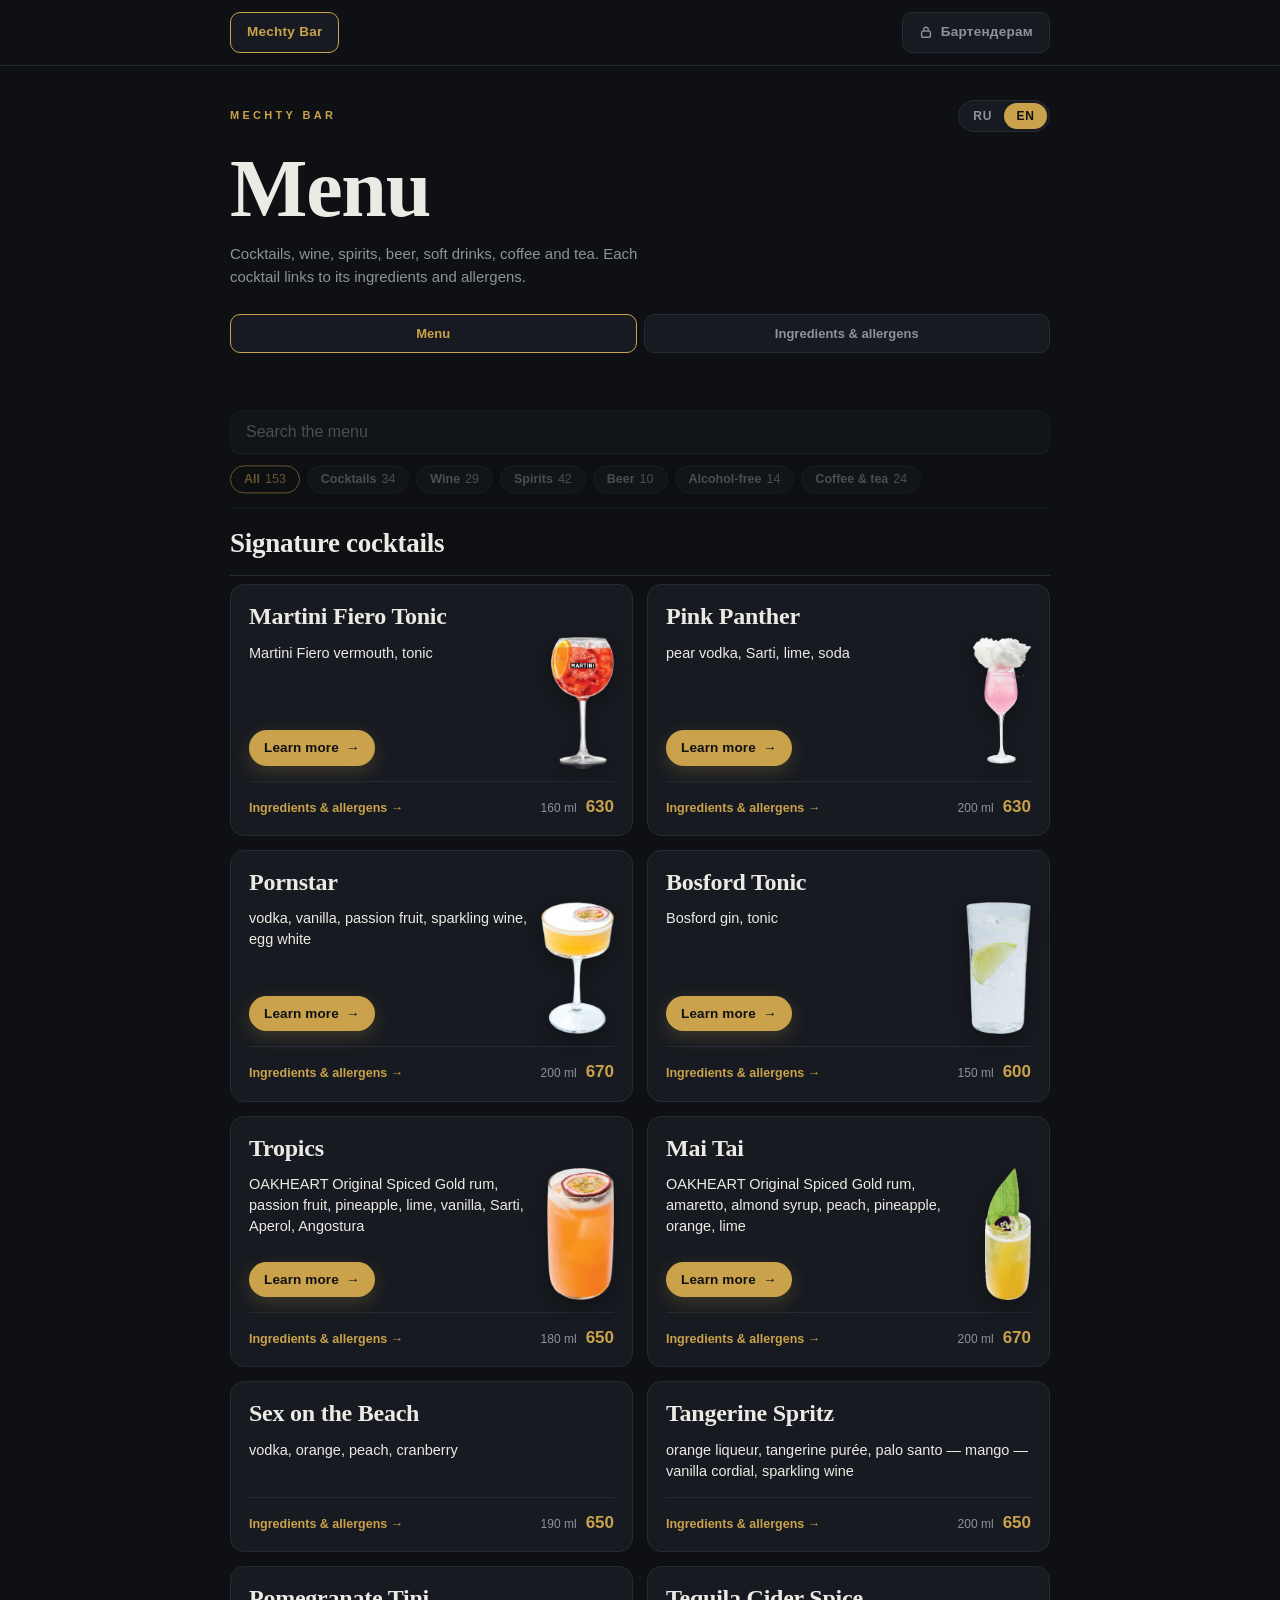
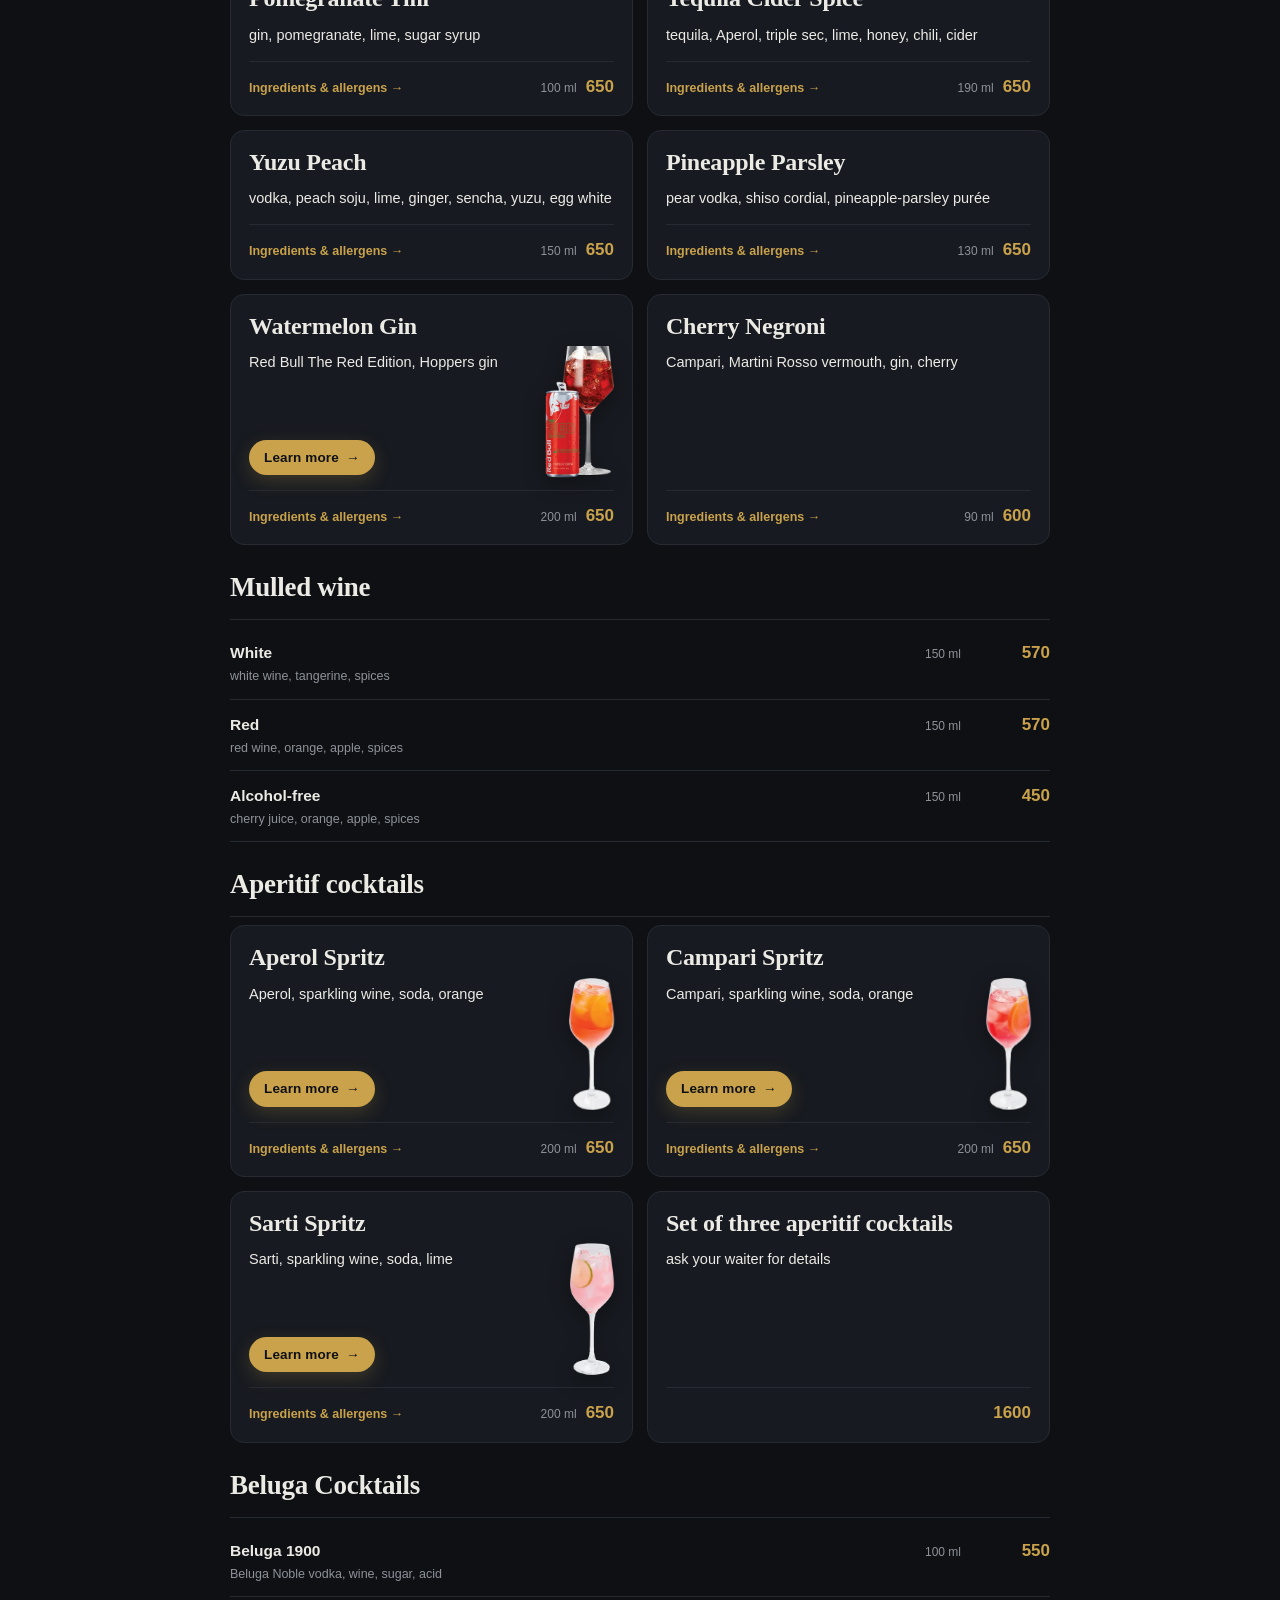
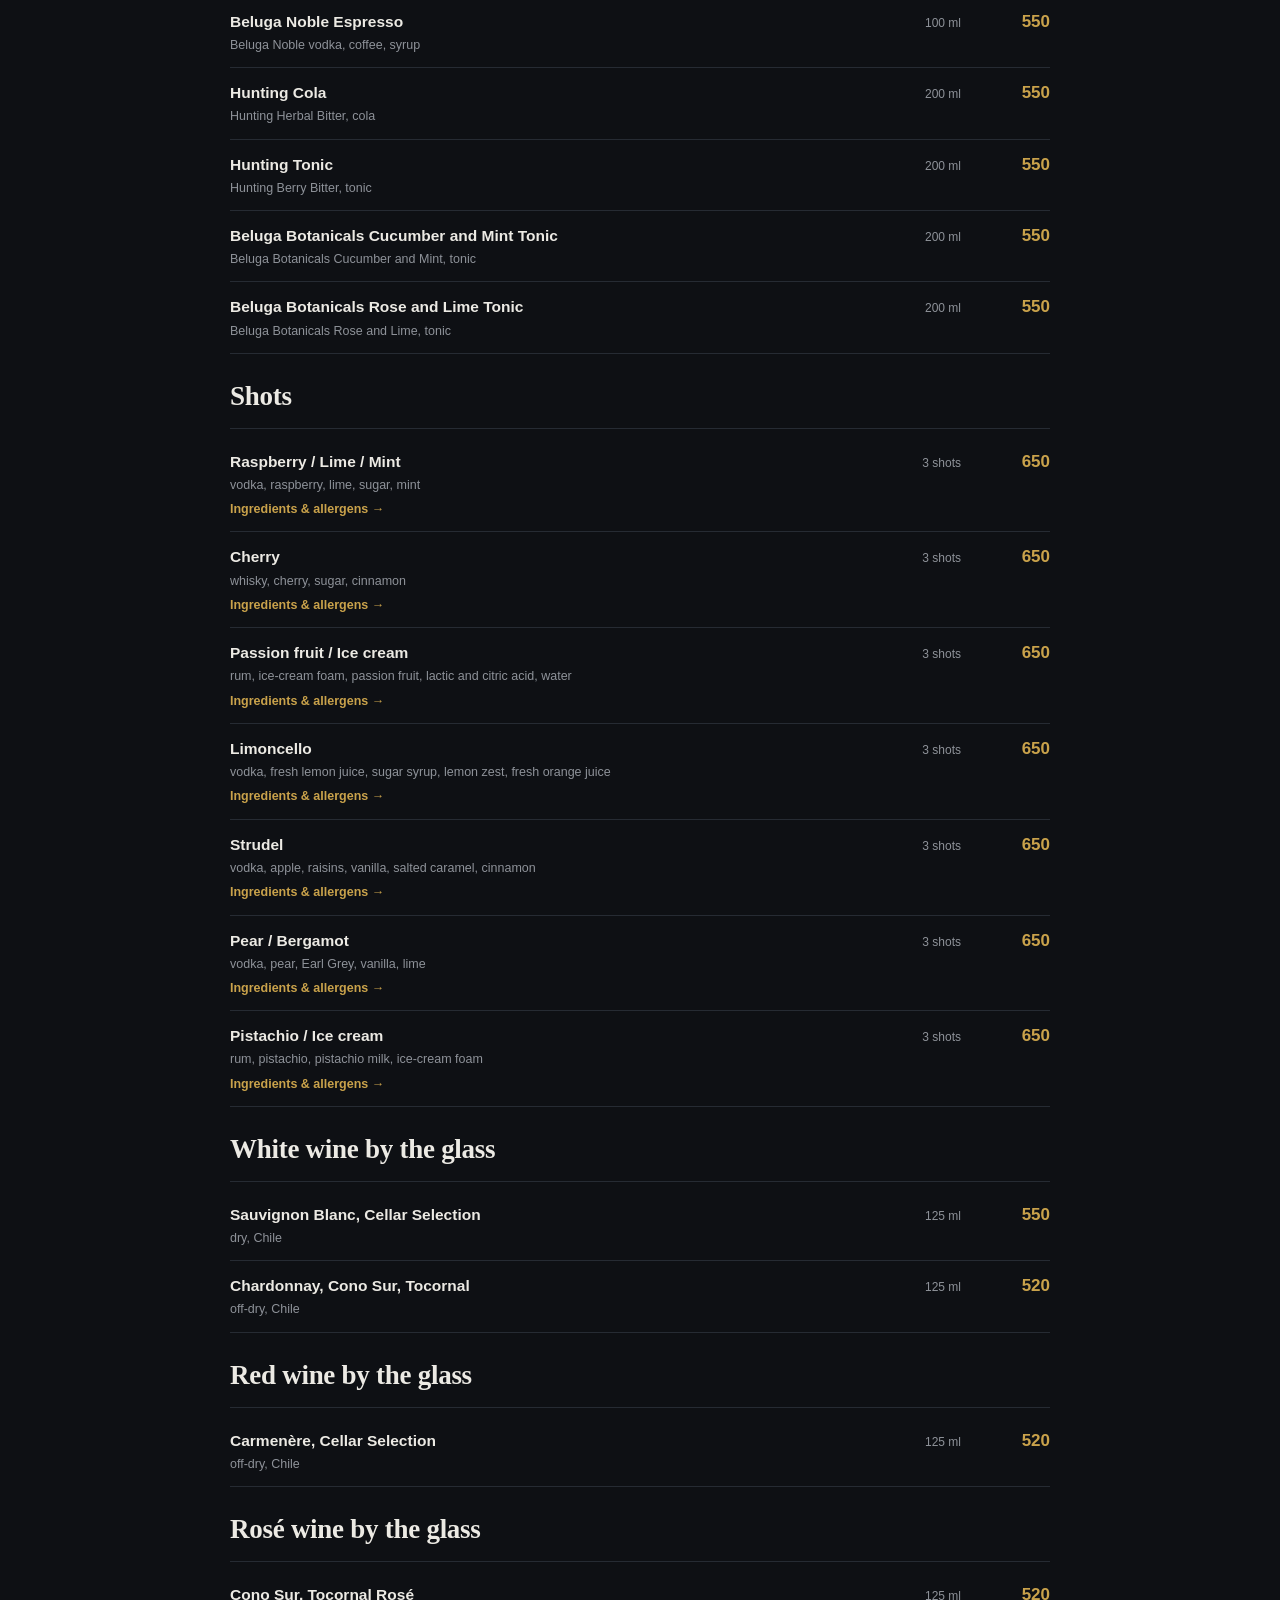
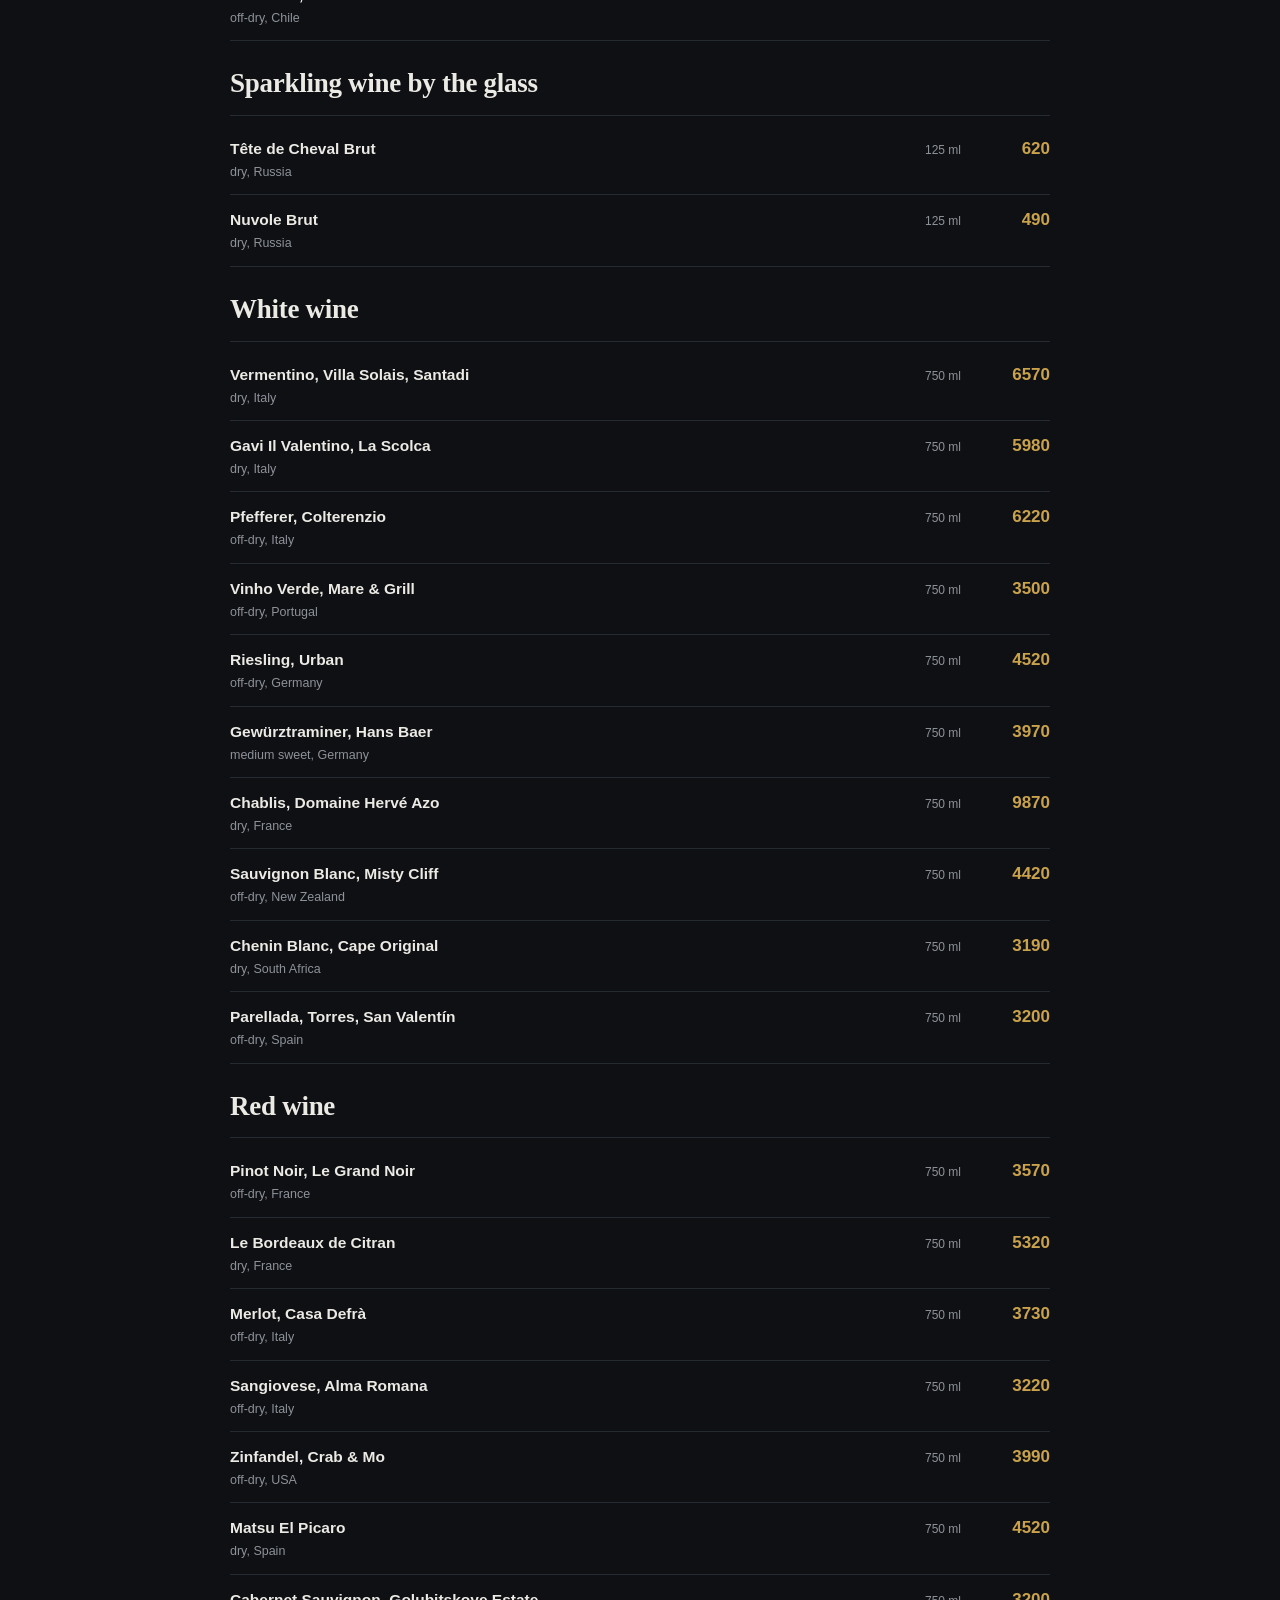
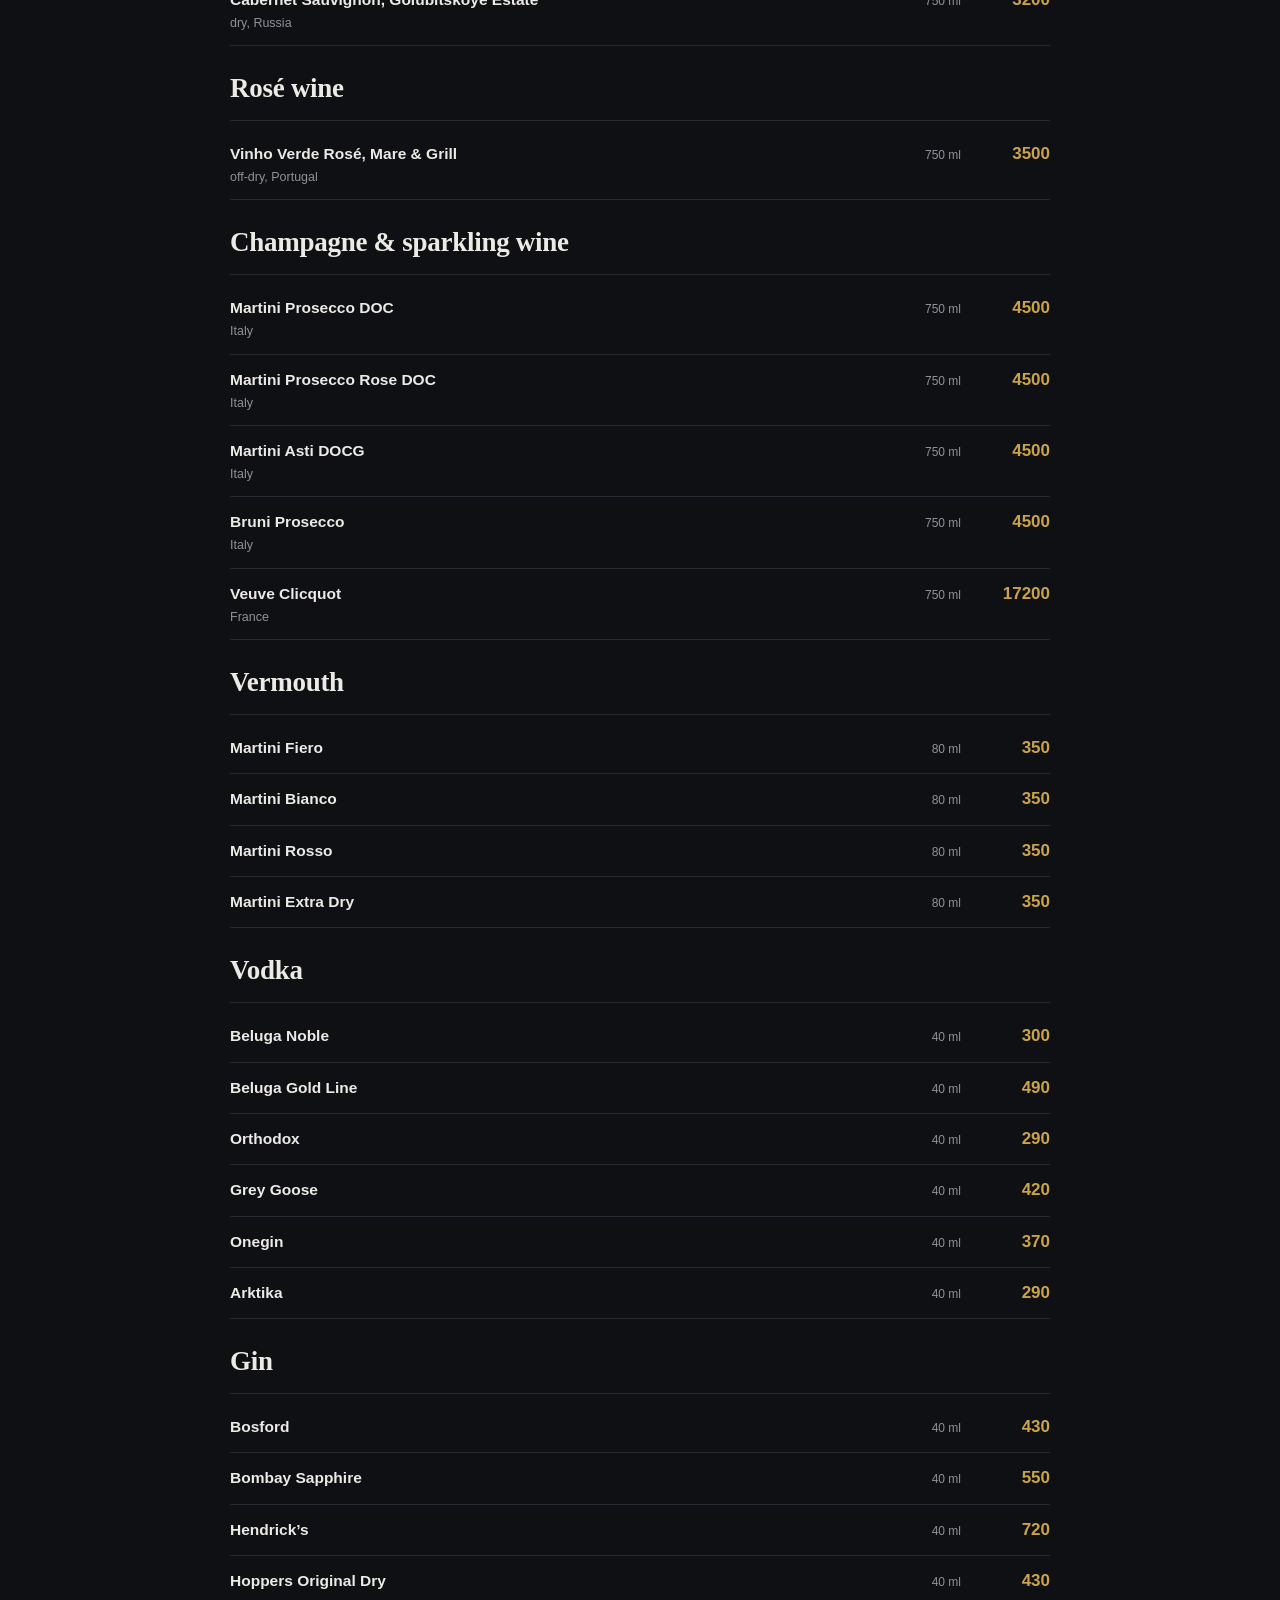
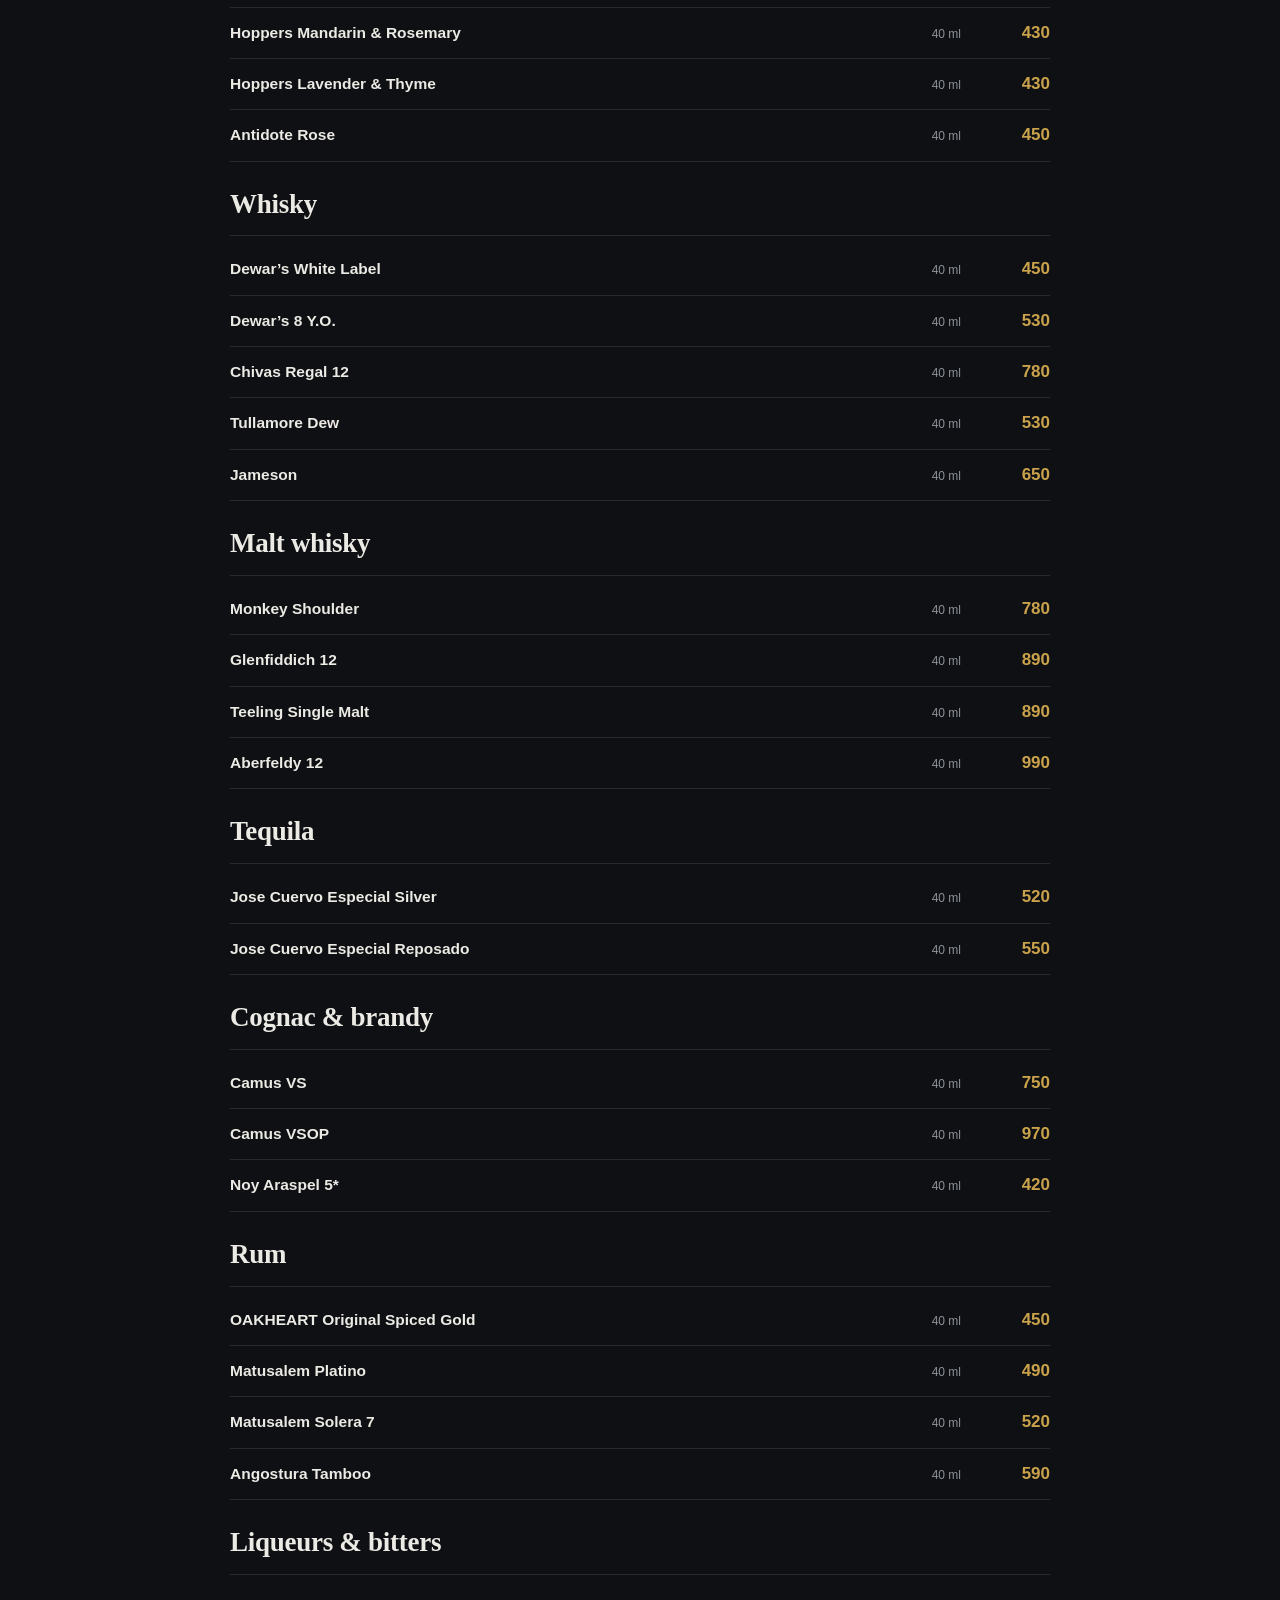
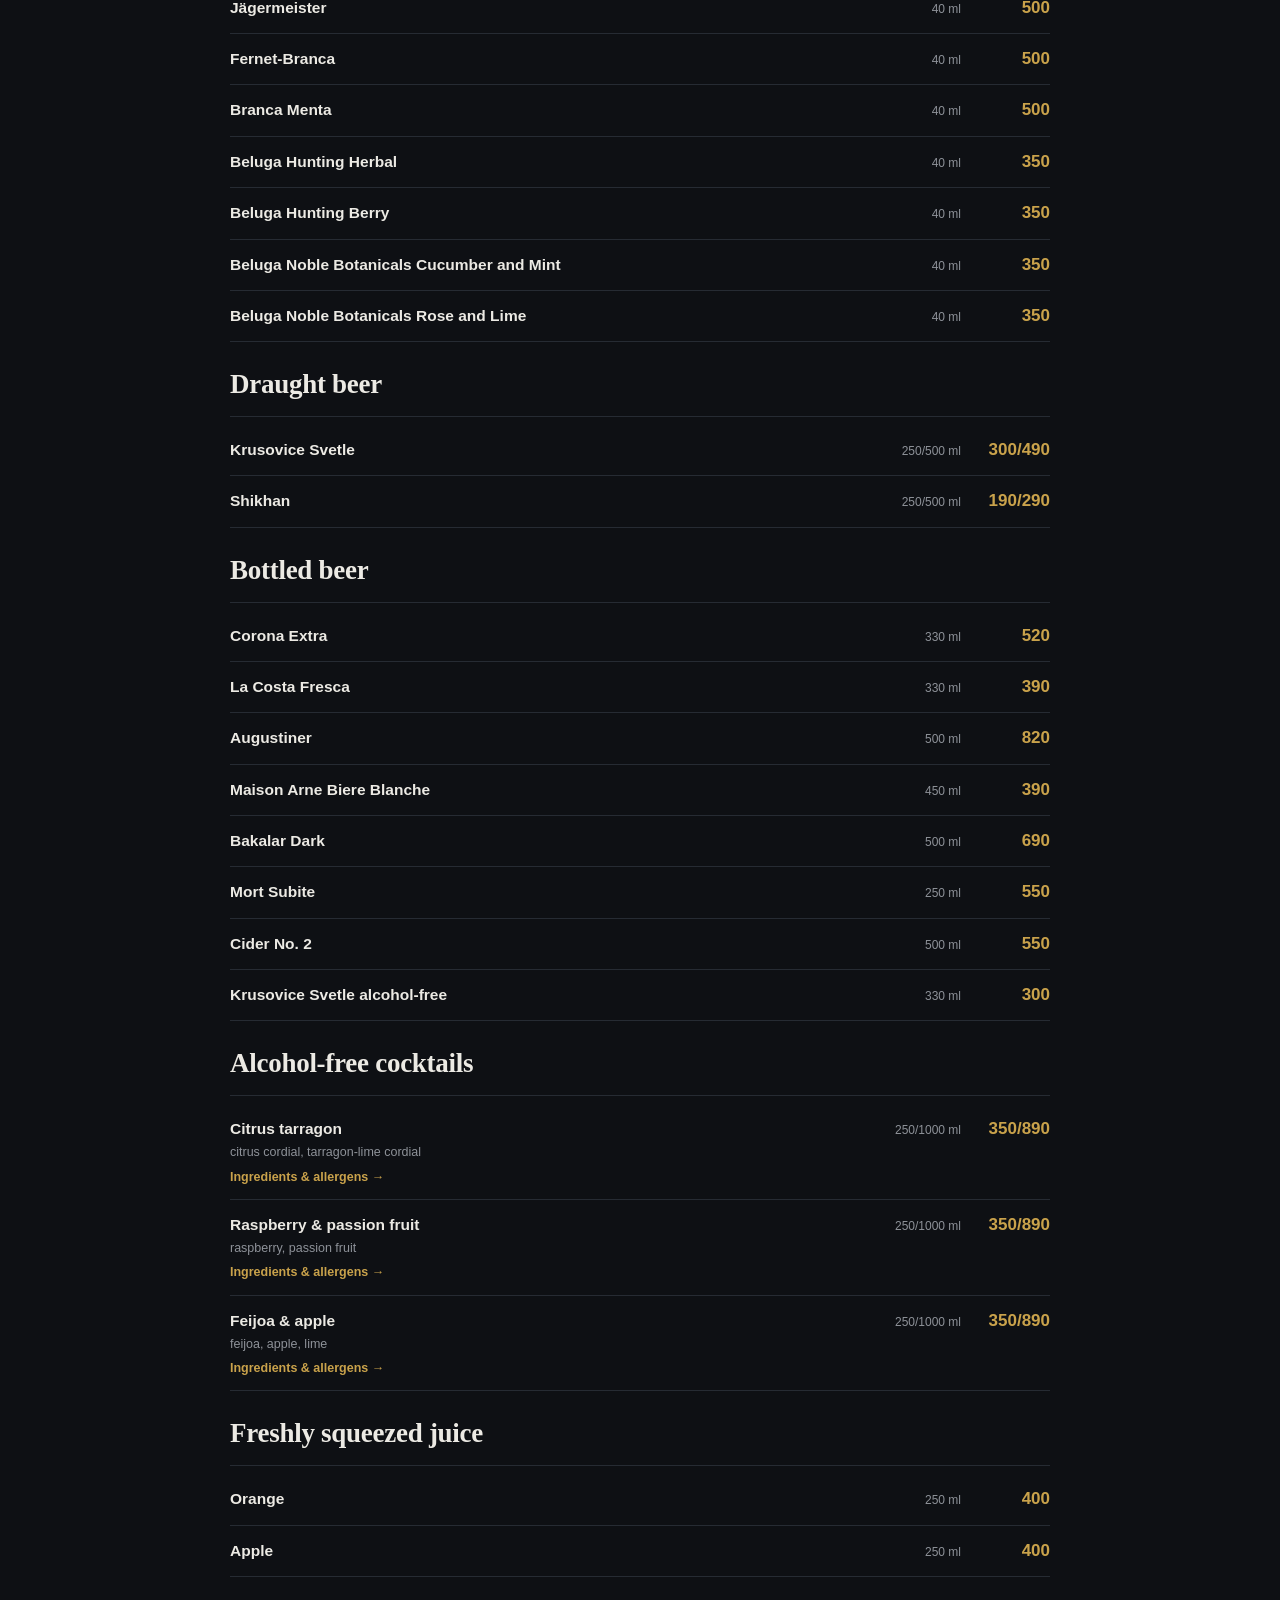
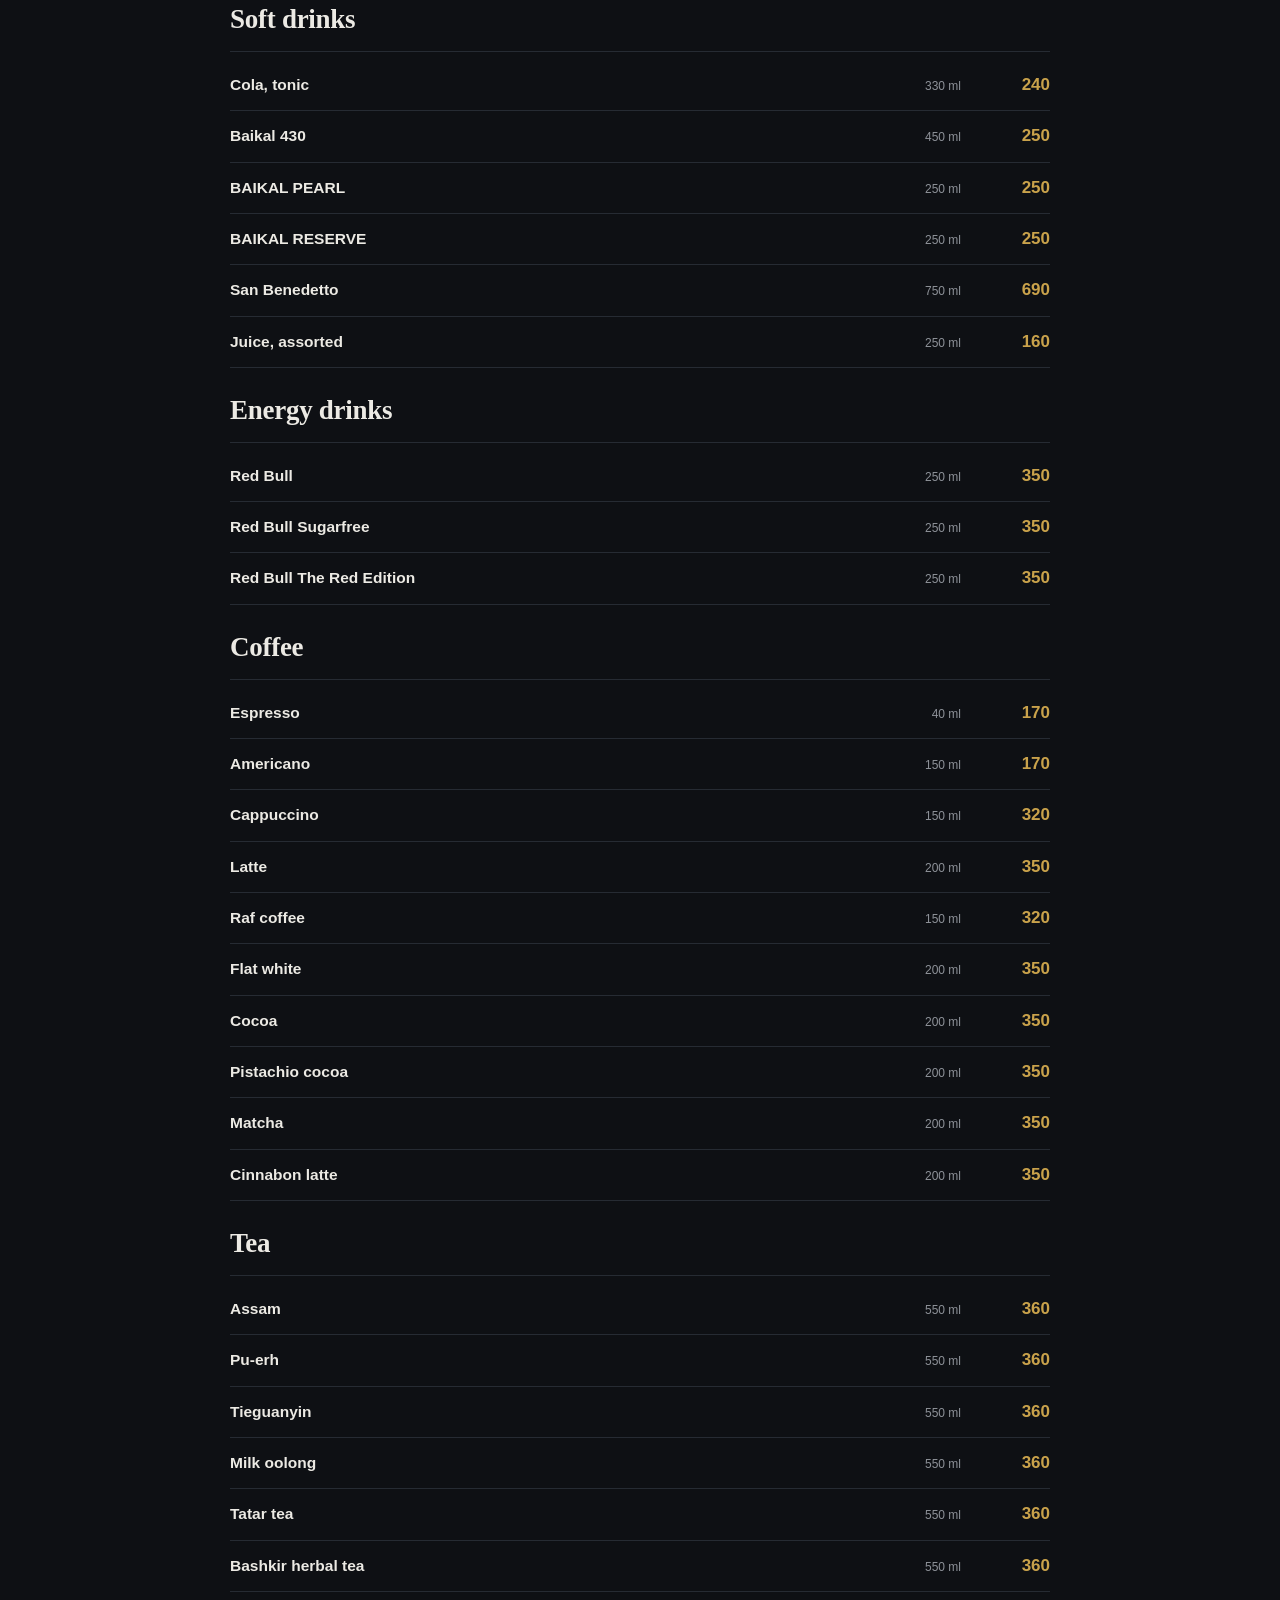
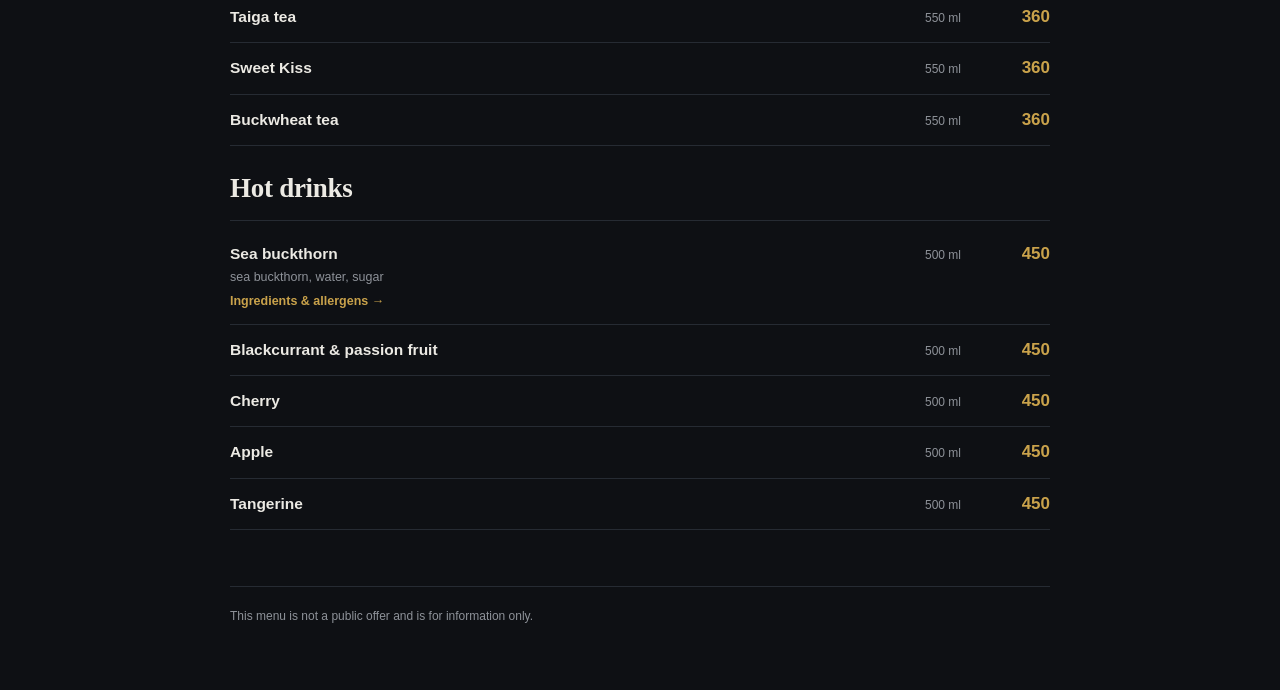
==== index.html @ c809aa5d "Розовая Пантера: видео в «Узнать больше» вместо анимации Ролик собран «вперёд, потом назад» и крутит" ====
<!doctype html>
<html lang="ru">
<head>
<meta charset="utf-8">
<meta name="viewport" content="width=device-width, initial-scale=1, viewport-fit=cover">
<meta name="robots" content="noindex, nofollow">
<meta name="referrer" content="no-referrer">
<meta http-equiv="Content-Security-Policy" content="default-src 'none'; script-src 'self' 'unsafe-inline' https://script.google.com https://script.googleusercontent.com; style-src 'self' 'unsafe-inline' https://fonts.googleapis.com; font-src https://fonts.gstatic.com; img-src 'self' data:; media-src 'self'; connect-src https://script.google.com https://script.googleusercontent.com; manifest-src 'self'; worker-src 'self'; base-uri 'none'; form-action 'none'">
<title>Бар «Мечты» — меню</title>
<meta name="description" content="Меню бара «Мечты» на русском и английском: коктейли, вино, крепкое, пиво, кофе и чай; состав и аллергены коктейлей. Для команды — техкарты, калькулятор, заявки и ревизия.">
<!-- превью ссылки в Telegram, WhatsApp, ВКонтакте -->
<meta property="og:type" content="website">
<meta property="og:site_name" content="Бар «Мечты»">
<meta property="og:locale" content="ru_RU">
<meta property="og:url" content="https://mechty-bar.netlify.app/">
<meta property="og:title" content="Бар «Мечты» — меню">
<meta property="og:description" content="Меню бара: коктейли, вино, крепкое, пиво, кофе и чай; состав и аллергены. Menu in English.">
<meta property="og:image" content="https://mechty-bar.netlify.app/og.jpg">
<meta property="og:image:type" content="image/jpeg">
<meta property="og:image:width" content="1200">
<meta property="og:image:height" content="630">
<meta property="og:image:alt" content="Бар «Мечты» — барный гид: молния и коктейли бара">
<meta name="twitter:card" content="summary_large_image">
<link rel="icon" type="image/png" sizes="32x32" href="icons/favicon-32.png">
<link rel="icon" type="image/png" sizes="64x64" href="icons/favicon-64.png">
<link rel="apple-touch-icon" href="icons/apple-touch-icon.png">
<link rel="manifest" href="manifest.webmanifest">
<script src="vendor/qrcode.js" defer></script>
<script>
/* Анимации GSAP — включены для всех. ?fx=0 — выключить на этом устройстве, ?fx=1 — включить обратно. */
(function () {
  let on = false;
  try {
    const q = new URLSearchParams(location.search).get("fx");
    if (q !== null) localStorage.setItem("mechty-fx", q === "0" ? "0" : "1");
    on = localStorage.getItem("mechty-fx") !== "0";
  } catch (e) { on = true; }
  if (!on || matchMedia("(prefers-reduced-motion: reduce)").matches) return;
  const root = document.documentElement;
  root.classList.add("fx-pre");
  setTimeout(() => root.classList.remove("fx-pre"), 3000);       // если что-то не загрузилось — просто показать страницу
  const load = src => new Promise(ok => { const s = document.createElement("script"); s.src = src; s.onload = s.onerror = ok; document.head.appendChild(s); });
  addEventListener("DOMContentLoaded", () => load("vendor/gsap.min.js").then(() => load("vendor/ScrollTrigger.min.js")).then(() => load("fx.js")));
})();
</script>
<meta name="theme-color" content="#0E1014">
<meta name="color-scheme" content="dark">
<meta name="apple-mobile-web-app-capable" content="yes">
<meta name="mobile-web-app-capable" content="yes">
<meta name="apple-mobile-web-app-status-bar-style" content="black-translucent">
<meta name="apple-mobile-web-app-title" content="Бар Мечты">
<link rel="preconnect" href="https://fonts.googleapis.com">
<link rel="preconnect" href="https://fonts.gstatic.com" crossorigin>
<link rel="stylesheet" href="https://fonts.googleapis.com/css2?family=Cormorant+Garamond:wght@500;600&family=Manrope:wght@400;500;600;700&family=PT+Serif:wght@400;700&display=swap">
<link rel="stylesheet" href="css/app.css">
</head>
<body>

<nav class="topbar" aria-label="Разделы">
  <div class="topbar-in">
    <a class="tab" id="tabBar" href="#" aria-current="page">Бар «Мечты»</a>
    <a class="tab" id="tabBt" href="#bartenders">
      <svg viewBox="0 0 16 16" fill="none" stroke="currentColor" stroke-width="1.6" aria-hidden="true"><rect x="3" y="7" width="10" height="7" rx="1.5"/><path d="M5.5 7V5a2.5 2.5 0 0 1 5 0v2"/></svg>
      Бартендерам
    </a>
  </div>
</nav>

<!-- ── Для гостей (открыто всем): меню и «Состав и аллергены», RU/EN ── -->
<main class="wrap" id="viewBar">
  <header>
    <div class="ghead">
      <p class="mark" id="gMark">Бар «Мечты»</p>
      <div class="lang" id="lang" role="group" aria-label="Язык">
        <button type="button" data-l="ru" aria-pressed="true">RU</button>
        <button type="button" data-l="en" aria-pressed="false">EN</button>
      </div>
    </div>
    <h1 id="gTitle">Меню</h1>
    <p class="lede" id="gLede">Коктейли, вино, крепкое, пиво, безалкогольные напитки, кофе и чай.</p>
    <div class="modes gtabs" id="gTabs" role="group" aria-label="Раздел">
      <button type="button" data-p="menu" aria-pressed="true">Меню</button>
      <button type="button" data-p="card" aria-pressed="false">Состав и аллергены</button>
    </div>
  </header>

  <div id="pMenu">
    <div class="controls">
      <input id="gq" type="search" placeholder="Поиск по меню" autocomplete="off" aria-label="Поиск по меню">
      <div class="chips" id="mchips" role="group" aria-label="Фильтр по разделам"></div>
    </div>
    <div id="mout"></div>
  </div>

  <div id="pCard" hidden>
    <div class="controls">
      <input id="q" type="search" placeholder="Поиск по названию или ингредиенту" autocomplete="off" aria-label="Поиск по названию или ингредиенту">
      <div class="chips" id="chips" role="group" aria-label="Фильтр по разделам"></div>
    </div>

    <div id="out"></div>
  </div>

  <footer>
    <span id="gFoot">Не является публичной офертой и носит рекламный характер.</span>
  </footer>
</main>

<!-- ── Раздел бартендеров (после входа) ───────────────────────── -->
<main class="wrap narrow" id="viewBt" hidden>
  <header>
    <p class="mark">Бар «Мечты» · бартендерам</p>
    <div class="modes sect" id="sect" role="group" aria-label="Раздел">
      <button type="button" data-s="ttk"  aria-pressed="true">Технологическая карта</button>
      <button type="button" data-s="calc" aria-pressed="false">Калькулятор</button>
      <button type="button" data-s="order" aria-pressed="false">Заявка</button>
      <button type="button" data-s="open"  aria-pressed="false">Чеклист</button>
      <button type="button" data-s="fr"    aria-pressed="false">Холодильники</button>
      <button type="button" data-s="zone"  aria-pressed="false">Взять на бар</button>
      <button type="button" data-s="rev"   aria-pressed="false">Ревизия</button>
      <button type="button" data-s="lab"   aria-pressed="false">Этикетки</button>
      <button type="button" data-s="wo"    aria-pressed="false">Списания</button>
      <button type="button" data-s="mgr"   aria-pressed="false">Менеджер</button>
    </div>
    <h1 id="btTitle">Технологическая<br>карта</h1>
    <p class="lede" id="btLede">Граммовки, посуда, метод и украшение для каждого напитка и заготовки.</p>
  </header>

  <div class="whoami">
    <span>Вы вошли: <b id="meName"></b> · <span id="meMail"></span></span>
    <button type="button" class="link" id="logout">Выйти</button>
  </div>

  <div id="secTtk">
    <input id="tq" class="tq" type="search" placeholder="Поиск по названию или ингредиенту" autocomplete="off" aria-label="Поиск по технологической карте">
    <div id="tres"></div>
  </div>

  <div id="secCalc" hidden>
    <div class="block">
      <p class="label">Позиция</p>
      <select id="pos" aria-label="Позиция"></select>
    </div>

    <div class="block">
      <p class="label">Считать от</p>
      <div class="modes" id="modes" role="group" aria-label="Способ расчёта">
        <button type="button" data-m="vol"   aria-pressed="true">Объёма</button>
        <button type="button" data-m="por"   aria-pressed="false">Порций</button>
        <button type="button" data-m="coef"  aria-pressed="false">Коэффициента</button>
        <button type="button" data-m="stock" aria-pressed="false">Остатка</button>
      </div>
    </div>

    <div class="block" id="stockBlock" hidden>
      <p class="label">Какого ингредиента</p>
      <select id="ing" aria-label="Ингредиент"></select>
    </div>

    <div class="block">
      <p class="label" id="valLabel">Нужный объём</p>
      <div class="row">
        <input id="val" type="number" inputmode="decimal" min="0" step="any" value="3" aria-labelledby="valLabel">
        <span class="unit" id="valUnit">литров</span>
      </div>
      <div class="quick" id="quick"></div>
    </div>

    <div class="opts">
      <div>
        <p class="label">Разлить</p>
        <div class="modes" id="cont" role="group" aria-label="Количество мерников">
          <button type="button" data-c="1" aria-pressed="true">В 1 мерник</button>
          <button type="button" data-c="2" aria-pressed="false">В 2 мерника</button>
        </div>
      </div>
      <div>
        <p class="label">Точность</p>
        <label class="toggle"><input type="checkbox" id="round" checked> Округлять</label>
      </div>
    </div>

    <div class="result" id="res"></div>
    <div class="warn" id="resNote"></div>
  </div>

  <div id="secWo" hidden>
    <div class="modes" id="wokind" role="group" aria-label="Вид акта">
      <button type="button" data-k="wo" aria-pressed="true">Акт списания</button>
      <button type="button" data-k="pr" aria-pressed="false">Акт проработки</button>
    </div>
    <section class="wnbox" id="wnBox" aria-labelledby="wnTitle">
      <div class="wnhead"><h2 class="h3" id="wnTitle">Заметка к списанию</h2><em id="wnCount"></em></div>
      <p class="wnhint" id="wnHint">Видна всем барменам. Запишите, что нужно списать, — позиция останется здесь, пока её не спишут актом.</p>
      <ul class="wnlist" id="wnList"></ul>
      <div class="wnin" id="wnIn" hidden><span id="wnInT"></span><button type="button" class="wnmove" id="wnInGo">Вставить в акт</button></div>
      <form class="wnadd" id="wnForm" autocomplete="off" novalidate>
        <input id="wnN" type="text" list="woNames" maxlength="120" placeholder="Что списать" aria-label="Наименование для заметки">
        <div class="worow2">
          <input id="wnQ" type="text" inputmode="decimal" maxlength="16" placeholder="Кол-во" aria-label="Количество">
          <select id="wnU" aria-label="Единица измерения"><option value="">ед.</option><option>л</option><option>мл</option><option>гр</option><option>кг</option><option>шт</option></select>
          <input id="wnWhy" class="woy" type="text" list="woWhy" maxlength="120" placeholder="Причина" aria-label="Причина">
        </div>
        <button type="submit" class="wnplus" id="wnGo">Добавить в заметку</button>
      </form>
      <p class="warn" id="wnWarn" role="status"></p>
      <button type="button" class="wnmove" id="wnMove" disabled>Перенести в акт списания</button>
      <p class="wnhint wnsub">Перенесённые позиции закрепляются в вашем акте ниже: изменить их нельзя, можно вернуть в заметку (↩). Одинаковые позиции с одной причиной складываются в одну строку. Не создадите акт за 24 часа — они вернутся в заметку сами.</p>
    </section>
    <form class="result tcard wo" id="woForm" autocomplete="off" novalidate>
      <div class="tname"><em>ООО «Заря» · Бар</em><h2 class="h3" id="woTitle">Акт о списании</h2></div>
      <div class="wobody">
        <div class="wo2">
          <div>
            <label class="label" for="woDate">Дата акта</label>
            <input id="woDate" type="date" required>
          </div>
          <div>
            <label class="label" for="woNo">№ акта <small>(необяз.)</small></label>
            <input id="woNo" type="text" inputmode="numeric" maxlength="12" placeholder="—">
          </div>
        </div>

        <p class="label wolab">Позиции</p>
        <ol class="worows" id="woRows"></ol>
        <button type="button" class="ghost woadd" id="woAdd">+ Добавить позицию</button>
        <p class="wonote" id="woMax" hidden>В акте не больше 25 позиций — остальное оформите следующим актом.</p>
        <button type="button" class="ghost woadd wopasteopen" id="woPasteOpen">Вставить списком</button>
        <div class="wopaste" id="woPaste" hidden>
          <label class="label" for="woPasteT">Вставьте список — по позиции в строке</label>
          <textarea id="woPasteT" rows="6" spellcheck="false" placeholder="Водка «Беленькая» — 170 мл&#10;Трипл Сек 195 мл&#10;40 мл Оакхарт&#10;Ягоды 330 гр — Порча"></textarea>
          <input id="woPasteWhy" type="text" list="woWhy" maxlength="120" enterkeyhint="done" placeholder="Причина — для строк, где её нет" aria-label="Причина для строк без причины">
          <ul class="womini wopasteprev" id="woPastePrev"></ul>
          <button type="button" class="wogo" id="woPasteGo" disabled>Добавить в акт</button>
          <button type="button" class="link wopastex" id="woPasteX">Закрыть</button>
        </div>

        <p class="label wolab">Кто списывает</p>
        <div class="wo2 wowho">
          <div>
            <label class="label" for="woName">Фамилия</label>
            <input id="woName" type="text" readonly tabindex="-1" aria-readonly="true">
          </div>
          <div>
            <label class="label" for="woIni">Инициалы</label>
            <input id="woIni" type="text" maxlength="8" placeholder="Д.М." autocapitalize="characters">
          </div>
        </div>

        <p class="label wolab">Подпись <button type="button" class="link" id="woSigClear">Очистить</button></p>
        <div class="wosig"><canvas id="woSig" aria-label="Поле для подписи пальцем или мышью"></canvas><span class="wosighint" id="woSigHint">Распишитесь здесь</span></div>

        <p class="warn" id="woWarn" role="status"></p>
        <button type="submit" class="wogo" id="woGo">Создать файл</button>
      </div>
    </form>

    <div class="result tcard" id="woDone" hidden>
      <div class="tname"><h2 class="h3">Акт готов</h2></div>
      <p class="oempty" id="woInfo"></p>
      <div class="lprev"><img id="woPrev" alt="Акт — превью"></div>
      <div class="otools">
        <button type="button" class="link" id="woDl" hidden>Скачать</button>
        <button type="button" class="link" id="woShare" hidden>Поделиться</button>
        <button type="button" class="link" id="woRetry" hidden>Отправить ещё раз</button>
        <button type="button" class="link" id="woNew">Новый акт</button>
      </div>
    </div>

    <div class="result tcard" id="woHist">
      <div class="tname"><em id="woHistN"></em><h2 class="h3">Последние акты</h2></div>
      <ul class="olist" id="woList"><li><div class="row1"><span>Загружаем…</span></div></li></ul>
    </div>
    <datalist id="woNames"></datalist>
    <datalist id="woWhy"><option value="Порча"><option value="Пролив"><option value="Пролилось"><option value="Пролив при замене пивного кега"><option value="Просыпь"><option value="Проба"><option value="Дегустация"><option value="Фото"><option value="Бой"><option value="Разбилось"><option value="Брак упаковки"><option value="Истёк срок годности"><option value="Передано на кухню"></datalist>
  </div>

  <div id="secLab" hidden>
    <div class="block">
      <p class="label">Позиция</p>
      <select id="lpos" aria-label="Позиция для этикетки"></select>
    </div>
    <p class="rule" id="linfo" style="margin:12px 0 0"></p>
    <div id="lsize" hidden></div>
    <div class="result tcard labs">
      <div class="tname"><h2 class="h3">Лицевая</h2></div>
      <div class="lprev"><canvas id="lfront"></canvas></div>
      <div class="otools"><button type="button" class="link" data-l="front">Поделиться / сохранить</button></div>
    </div>
    <div class="result tcard labs">
      <div class="tname"><h2 class="h3">Оборотная</h2></div>
      <div class="lprev"><canvas id="lback"></canvas></div>
      <div class="otools"><button type="button" class="link" data-l="back">Поделиться / сохранить</button></div>
    </div>
    <div class="result tcard labs">
      <div class="tname"><h2 class="h3">Ссылка на позицию</h2></div>
      <p class="oempty"><span id="llink"></span></p>
      <div class="otools"><button type="button" class="link" id="lcopy">Скопировать ссылку</button></div>
    </div>
    <p class="rule" style="margin-top:14px">QR-код и ссылка ведут в меню для гостей — на эту позицию. У своих заготовок, которых в меню нет, QR не ставится. В приложении Niimbot: «Поделиться» → Niimbot, или сохраните картинку и вставьте её в шаблон как изображение.</p>
  </div>

  <div id="secRev" hidden>
    <div class="modes" id="rkind" role="group" aria-label="Вид ревизии">
      <button type="button" data-k="day"   aria-pressed="true">Ежедневная</button>
      <button type="button" data-k="month" aria-pressed="false">Месячная</button>
    </div>
    <div id="revDay">
    <div class="result tcard osum">
      <div class="tname"><em id="rqueue"></em><h2 class="h3" id="rtitle">Ревизия</h2></div>
      <p class="oempty" id="rinfo" aria-live="polite">Загружаем…</p>
      <div class="otools">
        <button type="button" class="link" id="rstart">Войти в ревизию</button>
        <button type="button" class="link" id="rclose" hidden>Завершить</button>
        <button type="button" class="link" id="rreload">Обновить</button>
      </div>
    </div>
    <div class="warn" id="rwarn" role="status"></div>
    <div id="rbody" hidden>
      <div class="block" id="rzblock">
        <p class="label">Зона</p>
        <div class="modes zones" id="rzone" role="group" aria-label="Зона"></div>
        <p class="mfound" id="rznote" aria-live="polite"></p>
      </div>
      <div class="result tcard"><ul class="rlist" id="rlist"></ul></div>
    </div>
    </div>

    <div id="revMonth" hidden>
      <div class="result tcard osum">
        <div class="tname"><em id="mqueue"></em><h2 class="h3" id="mtitle">Месячная ревизия</h2></div>
        <div class="oempty" id="minfo" aria-live="polite">Загружаем…</div>
        <div class="otools">
          <button type="button" class="link" id="mstart">Войти в ревизию</button>
          <button type="button" class="link" id="mfresh" hidden>Начать новую ревизию</button>
          <button type="button" class="link" id="mzones" hidden>Добавить зону</button>
          <button type="button" class="link" id="mfinish" hidden>Отправить результаты</button>
          <button type="button" class="link" id="mreload">Обновить</button>
        </div>
      </div>
      <div class="warn" id="mwarn" role="status"></div>
      <form class="result tcard mpick" id="mpick" hidden>
        <div class="tname"><h2 class="h3">Какая зона подсчёта?</h2></div>
        <p class="oempty" id="mpinfo">Можно выбрать несколько — в таблице ваш столбец будет, например, «Куклин · Клуб и VIP». Каждая зона считается один раз: зону, которую считает или уже посчитал другой бармен, выбрать нельзя.</p>
        <div class="modes zones" id="mpz" role="group" aria-label="Зоны подсчёта"></div>
        <div class="otools">
          <button type="submit" class="link" id="mpgo">Начать подсчёт</button>
          <button type="button" class="link" id="mpno">Отмена</button>
        </div>
      </form>
      <div id="mbody" hidden>
        <div class="block mmy" id="mmy" hidden></div>
        <div class="msearch" id="msearch">
          <input id="mq" class="tq" type="search" placeholder="Поиск по позиции" autocomplete="off" enterkeyhint="search" aria-label="Поиск по позициям месячной ревизии">
          <div class="mtools">
            <select id="msec" aria-label="Раздел"></select>
            <label class="mtodo"><input type="checkbox" id="mtodo"> Не посчитано</label>
          </div>
          <p class="mfound" id="mfound" aria-live="polite"></p>
        </div>
        <div id="mlist"></div>
        <form class="result tcard mnew" id="mnew" hidden autocomplete="off">
          <div class="tname"><h2 class="h3">Нет в списке?</h2></div>
          <p class="oempty">Добавьте позицию — она встанет вниз ревизии, в «Новые позиции», и количество запишется в ваш столбец.</p>
          <div class="mnewf">
            <label class="label" for="mnn">Наименование</label>
            <input id="mnn" type="text" maxlength="80" placeholder="Напр. Ликер ананас" autocapitalize="sentences" required>
            <div class="mnew2">
              <div>
                <label class="label" for="mnq">Количество</label>
                <input id="mnq" type="text" inputmode="decimal" maxlength="24" placeholder="Напр. 0,7 или 0,5×3">
              </div>
              <div>
                <label class="label" for="mnu">Ед. изм.</label>
                <input id="mnu" type="text" maxlength="12" list="mnul" placeholder="литр">
                <datalist id="mnul"><option value="литр"><option value="шт"><option value="кг"><option value="бут"><option value="г"></datalist>
              </div>
            </div>
            <p class="rprev" id="mnprev"></p>
            <button type="submit" id="mnadd">Добавить в ревизию</button>
          </div>
        </form>
        <div class="otools mend"><button type="button" class="link" id="msendb" hidden>Отправить результаты</button><button type="button" class="link" id="mend">Закрыть ревизию для всех</button></div>
      </div>
    </div>
  </div>

  <div id="secOrder" hidden>
    <div class="modes" id="okind" role="group" aria-label="Вид заявки">
      <button type="button" data-o="prep" aria-pressed="true">Заявка заготовщиков</button>
      <button type="button" data-o="gen"  aria-pressed="false">Общая заявка</button>
    </div>
    <div class="result tcard osum">
      <div class="tname"><em id="ocount"></em><h2 class="h3" id="otitle">К заказу</h2></div>
      <div id="osum"></div>
      <form class="onew" id="onew" autocomplete="off" novalidate>
        <input id="onn" type="text" maxlength="80" placeholder="Нет в списке? Например, изюм" aria-label="Своя позиция">
        <input id="onq" type="text" maxlength="16" placeholder="кол-во" aria-label="Количество своей позиции">
        <button type="submit" class="wox" aria-label="Добавить в заявку">+</button>
      </form>
      <div class="otools">
        <button type="button" class="link" id="ocopy">Скопировать и отправить в архив</button>
        <button type="button" class="link" id="oreset">Отменить выбранное</button>
      </div>
      <p class="mfound osent" id="osent" aria-live="polite"></p>
    </div>
    <div id="olist"></div>
  </div>

  <div id="secMgr" hidden>
    <form class="result tcard wo" id="mgrIn" autocomplete="off" novalidate hidden>
      <div class="tname"><em>Только для менеджера</em><h2 class="h3">Вход менеджера</h2></div>
      <div class="wobody">
        <label class="label" for="mgrPw">Пароль менеджера</label>
        <input id="mgrPw" type="password" autocomplete="current-password" required>
        <p class="warn" id="mgrMsg" role="status"></p>
        <button type="submit" class="wogo" id="mgrGo">Войти</button>
      </div>
    </form>

    <div id="mgrBox" hidden>
      <nav class="mgrnav" id="mgrNav" aria-label="Разделы бар-менеджера">
        <div class="mgrtabs" id="mgrTabs" role="group" aria-label="Раздел">
          <button type="button" data-g="per" aria-pressed="true"><b>Период</b><small>всё в одном месте</small></button>
          <button type="button" data-g="buy" aria-pressed="false"><b>Закупка</b><small>автозаявка</small></button>
          <button type="button" data-g="sal" aria-pressed="false"><b>Рецепты</b><small>блюда · заготовки</small></button>
          <button type="button" data-g="dir" aria-pressed="false"><b>Справочник</b><small>и меню</small></button>
        </div>
        <div class="mgrsub" id="mgrSubDir" role="group" aria-label="Справочник и меню" hidden>
          <button type="button" data-t="ref" aria-pressed="true">Справочник</button>
          <button type="button" data-t="pub" aria-pressed="false">Меню для гостей</button>
        </div>
      </nav>
      <div id="mgrUse" hidden>
        <details class="mgrhelp" id="useHintD"><summary>Как это работает</summary><p class="wnhint">Период — от прошлой ревизии до последней (ревизия — день, когда посчитаны все зоны: чт перед открытием, вс после закрытия;
          готова, как только все нажали «Завершить»). <b>Ожидалось = было + приход − продано − списания − проработки</b>; продано — по продажам R-Keeper
          и расходу на блюдо (раздел «Рецепты»), заготовки разложены на сырьё по рецептам. Расхождение = стало − ожидалось: минус — недостача, плюс — излишек,
          в рублях — по цене закупки. Показаны все позиции, самые дорогие расхождения — первыми.</p></details>
        <details class="mgrhelp" id="useHintM" hidden><summary>Как это работает</summary><p class="wnhint">Месячная считается так же, как период ревизии, только между двумя месячными
          (посчитанными целиком; момент — когда сдали последнюю зону). <b>Ожидалось = было + приход − продано − списания − проработки</b>, расхождение = стало − ожидалось,
          в рублях — по цене закупки. Числа месячной — в единицах справочника. Продажи нужны за все смены между ними.</p></details>
        <div class="mgrseg" id="useKind" role="group" aria-label="Какая ревизия">
          <button type="button" data-k="d" aria-pressed="true">Период ревизии</button>
          <button type="button" data-k="m" aria-pressed="false">Месячная</button>
        </div>
        <div class="persteps" id="perSteps">
          <p class="label">Что входит в расчёт периода</p>
          <details class="perstep" id="stepRev"><summary><span class="psn"></span><span class="pst"><b>Ревизии · период</b><small id="stepRevS">…</small></span></summary>
            <div class="perbody">
              <div class="wo2 mgrd" id="usePerBox"><div><label class="label" for="usePer" id="usePerL">Между ревизиями</label><select id="usePer"></select></div></div>
              <p class="label perl" id="perOwn">Или свои даты — остатки берутся из ближайших ревизий</p>
              <div class="wo2 mgrd" id="perOwnBox"><div><label class="label" for="perFrom">С</label><input id="perFrom" type="date"></div><div><label class="label" for="perTo">По</label><input id="perTo" type="date"></div></div>
              <p class="wnhint" id="perRangeHint"></p>
              <details class="incmapd reved" id="revEdD"><summary>Цифры ревизии — проверить, поправить или внести вручную</summary><div id="revEd"></div></details>
            </div>
          </details>
          <details class="perstep" id="stepSal"><summary><span class="psn"></span><span class="pst"><b>Продажи R-Keeper</b><small id="stepSalS">…</small></span></summary>
        <div class="perbody"><p class="label" id="salSrc"></p>
          <label class="wogo incfile">Загрузить продажи по блюдам (Excel / CSV)<input type="file" id="salFile" multiple accept=".xlsx,.csv,.xls,.htm,.html,text/csv"></label>
          <p class="wnhint perl">Можно выбрать сразу до 15 файлов — дата найдётся в строках, в шапке или в названии файла; где не нашлась, сайт спросит день.</p>
          <div id="salPick" hidden></div>
          <p class="warn" id="salWarn" role="status"></p>
          <div id="salDays"></div>
          <div id="salCal"></div>
          <details class="incmapd reved povd" data-s="sold"><summary>Продано по позициям ревизии — проверить, поправить или внести вручную</summary><div class="pov"></div></details>
        </div>
          </details>
          <div class="perstep" id="stepRec" hidden><span class="psn"></span><span class="pst"><b>Рецепты</b><small id="stepRecS">…</small></span><button type="button" class="link" data-go="sal">Открыть</button></div>
          <details class="perstep" id="stepInc"><summary><span class="psn"></span><span class="pst"><b>Приход</b><small id="stepIncS">…</small></span></summary>
      <div id="mgrInc" class="perbody">
        <details class="mgrhelp"><summary>Как это работает</summary><p class="wnhint">Выгрузите приходные накладные из R-Keeper в Excel (.xlsx) или CSV и загрузите сюда. Сайт сам найдёт столбцы
          и сопоставит товары со справочником: по коду R-Keeper, по названию, которое уже встречалось, или подскажет похожее — проверьте.
          Второй раз то же сопоставление подтверждать не нужно. Старый .xls откройте в Excel и сохраните как «Книга Excel (.xlsx)».</p></details>
        <label class="wogo incfile">Загрузить накладные (Excel / CSV)<input type="file" id="incFile" accept=".xlsx,.csv,.xls,.htm,.html,text/csv"></label>
        <p class="warn" id="incWarn" role="status"></p>
        <div id="incImp" hidden></div>
        <datalist id="incRefs"></datalist>
        <details class="incmapd reved povd" data-s="inc"><summary>Приход по позициям ревизии — проверить, поправить или внести вручную</summary><div class="pov"></div></details>
        <div class="quick" id="incQuick">
          <button type="button" data-r="rev" aria-pressed="true">Период ревизии</button>
          <button type="button" data-r="d30" aria-pressed="false">30 дней</button>
          <button type="button" data-r="m" aria-pressed="false">Этот месяц</button>
          <button type="button" data-r="pm" aria-pressed="false">Прошлый месяц</button>
        </div>
        <p class="mgrsum" id="incSum"></p>
        <div id="incList"></div>
      </div>

          </details>
          <details class="perstep" id="stepWo"><summary><span class="psn"></span><span class="pst"><b>Списания и проработки</b><small id="stepWoS">…</small></span></summary>
      <div id="mgrSum" class="perbody">
      <details class="incmapd reved povd" data-s="wo"><summary>Списания по позициям ревизии — проверить, поправить или внести вручную</summary><div class="pov"></div></details>
      <div class="result tcard wo">
        <div class="tname"><em id="mgrSub"></em><h2 class="h3">Списания и проработки</h2></div>
        <div class="wobody">
          <div class="wo2 mgrd">
            <div><label class="label" for="mgrFrom">С</label><input id="mgrFrom" type="date"></div>
            <div><label class="label" for="mgrTo">По</label><input id="mgrTo" type="date"></div>
          </div>
          <div class="quick" id="mgrQuick">
            <button type="button" data-r="rev">Период ревизии</button>
            <button type="button" data-r="w">7 дней</button>
            <button type="button" data-r="m">Этот месяц</button>
            <button type="button" data-r="pm">Прошлый месяц</button>
            <button type="button" data-r="d30">30 дней</button>
          </div>
          <div class="modes mgrkind" id="mgrKind" role="group" aria-label="Вид актов">
            <button type="button" data-k="all" aria-pressed="true">Всё</button>
            <button type="button" data-k="wo" aria-pressed="false">Списания</button>
            <button type="button" data-k="pr" aria-pressed="false">Проработки</button>
          </div>
          <p class="warn" id="mgrWarn" role="status"></p>
        </div>
      </div>
      <div id="mgrOut"></div>
      <p class="mgrfoot"><button type="button" class="link" id="mgrCopy" disabled>Скопировать сводку</button></p>
      </div>

          </details>
          <details class="perstep" id="mgrRepD"><summary><span class="psn"></span><span class="pst"><b>Письма с отчётом</b><small id="stepMailS">…</small></span></summary>
            <div id="mgrRep" class="perbody">
        <details class="mgrhelp"><summary>Как это работает</summary><p class="wnhint">После каждой ревизии — письмо с итогом её периода: ревизия против продаж, недостача и излишек в ₽ (если продажи
          ещё не загружены — второе письмо, когда их загрузят). Каждый понедельник в 9:00 — письмо за прошлую неделю: последняя ревизия против продаж,
          списания и проработки, приход, что ниже нормы, ревизии, открытия смен («Бар готов» в чеклисте) и входы. Ниже — недельное письмо.</p></details>
        <div class="result tcard wo"><div class="tname"><em id="repAuto"></em><h3>Письмо</h3></div><div class="wobody">
          <label class="label" for="repTo">Кому (через запятую; пусто — владельцу таблицы)</label>
          <input id="repTo" type="text" inputmode="email" autocomplete="off" placeholder="manager@example.com">
          <div class="refbtns"><button type="button" class="wogo" id="repSave">Сохранить адреса</button><button type="button" class="link" id="repToggle"></button></div>
          <p class="warn" id="repMsg" role="status"></p>
        </div></div>
        <div class="quick" id="repQuick">
          <button type="button" data-r="pw" aria-pressed="true">Прошлая неделя</button>
          <button type="button" data-r="tw" aria-pressed="false">Эта неделя</button>
        </div>
        <div class="repview" id="repView"></div>
        <p class="mgrfoot"><button type="button" class="link" id="repSend" disabled>Отправить это письмо сейчас</button></p>
      </div>
          </details>
        </div>
        <p class="mgrsum" id="useSum"></p>
        <p class="warn" id="useWarn" role="status"></p>
        <div id="useList"></div>
      </div>


      <div id="mgrSal" hidden>
        <details class="mgrhelp"><summary>Как это работает</summary><p class="wnhint">Продажи R-Keeper загружаются в разделе «Период» (шаг «Продажи»).
          Здесь — <b>расход на блюдо</b> (сколько каждой позиции уходит на одно блюдо) и <b>рецепты заготовок</b> (сырьё на 1 л): сайт предлагает их сам
          по техкартам и меню — подтвердите один раз. Период — какие продажи показать в списке блюд.</p></details>
        <div class="result tcard wo"><div class="tname"><em id="salPerLab"></em><h3>Период продаж</h3></div><div class="wobody">
          <div class="wo2 mgrd">
            <div><label class="label" for="salPF">С</label><input id="salPF" type="date"></div>
            <div><label class="label" for="salPT">По</label><input id="salPT" type="date"></div>
          </div>
          <div class="quick" id="salQuick">
            <button type="button" data-r="rev" aria-pressed="true">Период ревизии</button>
            <button type="button" data-r="w" aria-pressed="false">7 дней</button>
            <button type="button" data-r="m" aria-pressed="false">Этот месяц</button>
            <button type="button" data-r="d30" aria-pressed="false">30 дней</button>
          </div>
        </div></div>
        <div id="salDish"></div>
        <div id="salZag"></div>
        <datalist id="salRefs"></datalist>
      </div>

      <div id="mgrOrd" hidden>
        <details class="mgrhelp"><summary>Как это работает</summary><p class="wnhint">К заказу = <b>норма − остаток</b> по позициям справочника с нормой, с округлением до целой тары.
          Остаток — из самой свежей ревизии: ежедневной или месячной; приход после неё прибавляется. Снимите галочку с того, что заказывать не нужно.</p></details>
        <div id="mgrOreq"></div>
        <p class="mgrsum" id="mgrOsrc"></p>
        <p class="warn" id="mgrOwarn" role="status"></p>
        <div id="mgrOlist"></div>
        <p class="mgrfoot"><button type="button" class="wogo" id="mgrOcopy" disabled>Скопировать всю заявку</button></p>
      </div>

      <div id="mgrPub" hidden>
        <div id="pubSeed" hidden>
          <p class="wnhint mgrrhint">Сейчас меню для гостей и «Состав и аллергены» берутся из файлов сайта — менять их может только разработчик.
            Перенесите их в таблицу: появятся листы «Меню», «Карта» и «Карта разделы» в таблице ревизии, и дальше вы правите их сами —
            здесь или прямо в таблице. Гости увидят то же, что сейчас.</p>
          <button type="button" class="wogo" id="pubSeedGo">Перенести меню и состав в таблицу</button>
          <p class="warn" id="pubSeedMsg" role="status"></p>
        </div>
        <div id="pubEd" hidden>
          <div class="modes mgrkind" id="pubMode" role="group" aria-label="Что править">
            <button type="button" data-m="menu" aria-pressed="true">Меню</button>
            <button type="button" data-m="card" aria-pressed="false">Состав</button>
            <button type="button" data-m="price" aria-pressed="false">Цены R-Keeper</button>
          </div>
          <p class="wnhint mgrrhint" id="pubHint"></p>
          <input id="pubQ" class="tq" type="search" placeholder="Поиск" autocomplete="off" aria-label="Поиск">
          <label class="wogo incfile" id="pubFileL" hidden>Загрузить прейскурант R-Keeper (Excel / CSV)<input type="file" id="pubFile" accept=".xlsx,.csv,.xls,.htm,.html,text/csv"></label>
          <p class="warn" id="pubWarn" role="status"></p>
          <div id="pubList"></div>
          <datalist id="pubChs"></datalist><datalist id="pubSecs"></datalist>
        </div>
      </div>

      <div id="mgrRef" hidden>
        <details class="mgrhelp"><summary>Как это работает</summary><p class="wnhint">Позиции — из бланка месячной ревизии, новые добавляются сами. Заполняйте здесь или в таблице ревизии,
          лист «Справочник». Бутылочное бар считает в литрах: <b>тара</b> — объём одной бутылки (0,7), по ней приход бутылками переводится в литры; у кг — вес упаковки, у шт — штук в упаковке,
          <b>норма</b> — сколько держать, в тех же единицах.</p></details>
        <input id="mgrRq" class="tq" type="search" placeholder="Поиск по позиции" autocomplete="off" aria-label="Поиск по справочнику">
        <div class="quick" id="mgrRf">
          <button type="button" data-f="all" aria-pressed="true">Все</button>
          <button type="button" data-f="norm" aria-pressed="false">Без нормы</button>
          <button type="button" data-f="tara" aria-pressed="false">Без тары</button>
          <button type="button" data-f="code" aria-pressed="false">Без кода</button>
        </div>
        <p class="mgrsum" id="mgrRinfo"></p>
        <div id="refAuto"></div>
        <p class="warn" id="mgrRwarn" role="status"></p>
        <div id="mgrRlist"></div>
        <datalist id="mgrSups"></datalist>
      </div>
      <p class="mgrfoot"><button type="button" class="link" id="mgrOff">Выйти из менеджера</button></p>
    </div>
  </div>

  <div id="secOpen" hidden>
    <p class="cktop" id="ckInfo"></p>
    <div id="ckList"></div>
  </div>

  <div id="secFr" hidden>
    <p class="cktop" id="frInfo"></p>
    <div class="frlost" id="frLost" role="alert" hidden><p id="frLostT"></p><button type="button" class="link" id="frLostX">Понятно</button></div>
    <div class="modes zones frzones" id="frZones" role="group" aria-label="Зона"></div>
    <div id="frList"></div>
    <div id="frOne" hidden></div>
    <div class="frtools" id="frTools">
      <button type="button" class="link" id="frStick">Наклейки с QR-кодами — лист A4 (PNG)</button>
      <p class="cknote">QR на холодильнике сразу открывает его карточку. Журнал за месяц — в таблице, лист «Холодильники ММ.ГГГГ»: по таблице на холодильник, как бумажный бланк, выход за норму подсвечен.</p>
    </div>
  </div>

  <div id="secZone" hidden>
    <div class="result tcard osum">
      <div class="tname"><em id="zcount"></em><h2 class="h3">Взять на бар</h2></div>
      <div id="zsum"></div>
      <div class="otools">
        <button type="button" class="link" id="zcopy">Скопировать список</button>
        <button type="button" class="link" id="zreset">Отменить выбранное</button>
      </div>
    </div>
    <div id="zlist"></div>
  </div>

  <div class="block">
    <p class="label">Журнал входов <span class="scope" id="logScope"></span>
      <button type="button" class="link" id="refresh">Обновить</button>
    </p>
    <ol class="log" id="log"></ol>
    <button type="button" class="link more" id="logMore" hidden></button>
    <div class="warn" id="logWarn" role="status"></div>
  </div>

  <div class="block">
    <p class="label">Участники <span class="scope" id="memScope"></span>
      <button type="button" class="link" id="memShow">Показать</button>
    </p>
    <ol class="log" id="mem" hidden></ol>
  </div>

  <footer>
    <span>Меню для гостей — на <a class="link" href="#">главной</a>, состав и аллергены — во вкладке «<a class="link" href="#card">Состав и аллергены</a>»</span>
    <span>Вход сохраняется на этом устройстве до «Выйти»</span>
  </footer>
</main>

<dialog id="frQrDlg" class="frqrd" aria-labelledby="frQrT">
  <div class="frqr">
    <h2 class="h3" id="frQrT"></h2>
    <div id="frQrImg"></div>
    <p class="sub" id="frQrL"></p>
    <div class="btns"><button type="button" id="frQrDl">Скачать PNG</button><button type="button" class="ghost" id="frQrX">Закрыть</button></div>
  </div>
</dialog>

<dialog id="login" aria-labelledby="loginTitle">
  <form id="gform" method="dialog" autocomplete="on" novalidate>
    <h2 id="loginTitle">Бартендерам</h2>
    <p class="sub">Вход для сотрудников бара. Каждый вход записывается в журнал.</p>

    <label class="label" for="who">Фамилия</label>
    <input id="who" name="family-name" type="text" autocomplete="family-name" autocapitalize="words" maxlength="60" placeholder="Фамилия сотрудника" required>

    <label class="label" for="mail">Электронная почта</label>
    <input id="mail" name="email" type="email" autocomplete="email" inputmode="email" maxlength="120" placeholder="name@example.ru" required>

    <label class="label" for="pw">Пароль</label>
    <input id="pw" name="password" type="password" autocomplete="current-password" maxlength="200" placeholder="Пароль бартендера" required>

    <p class="gmsg" id="gmsg" role="status" aria-live="polite"></p>
    <div class="btns">
      <button type="submit" id="go">Войти</button>
      <button type="button" class="ghost" id="cancel">Отмена</button>
    </div>
    <p class="ghint">Фамилия, почта и время входа передаются в журнал бара.</p>
  </form>
</dialog>

<script src="js/core.js" defer></script>
<script src="js/data.js" defer></script>
<script src="js/menu.js" defer></script>
<script src="js/card.js" defer></script>
<script src="js/story.js" defer></script>
<script src="js/fridge.js" defer></script>
<script src="js/auth.js" defer></script>
<script src="js/ttk.js" defer></script>
<script src="js/wo.js" defer></script>
<script src="js/lart.js" defer></script>
<script src="js/labels.js" defer></script>
<script src="js/rev.js" defer></script>
<script src="js/mrev.js" defer></script>
<script src="js/order.js" defer></script>
<script src="js/open.js" defer></script>
<script src="js/xlsx.js" defer></script>
<script src="js/mgr.js" defer></script>
<script src="js/calc.js" defer></script>
<script src="js/swipe.js" defer></script>

</body>
</html>
---- css/app.css ----
/* Только тёмная тема. Top bar with two tabs: public prep card and the locked bartender section. */
:root{
  --bg:#0E1014;
  --surface:#171A20;
  --surface-2:#1E222A;
  --fg:#ECEAE4;
  --muted:#8E9299;
  --line:#262B33;
  --accent:#C9A24B;
  --flag:#E0A36A;
  --red:#E5584F;                                    /* отмена, возврат, убрать */
  --red-line:rgba(229,88,79,.55);
  --display:"Cormorant Garamond",Georgia,"Times New Roman",serif;
  --sans:"Manrope",-apple-system,BlinkMacSystemFont,"Segoe UI",Roboto,sans-serif;
  color-scheme:dark;
}

*{box-sizing:border-box}
[hidden]{display:none!important}
body{
  background:var(--bg);color:var(--fg);font-family:var(--sans);
  font-size:15px;line-height:1.55;margin:0;-webkit-font-smoothing:antialiased;
  padding-bottom:env(safe-area-inset-bottom,0px);
}
.wrap{max-width:860px;margin:0 auto;padding-inline:20px;padding-block:34px 64px}
.wrap.narrow{max-width:720px}

/* ── top bar ────────────────────────────── */
.topbar{border-bottom:1px solid var(--line);background:var(--bg);padding-top:env(safe-area-inset-top,0px)}
.topbar-in{
  max-width:860px;margin:0 auto;padding:12px 20px;
  display:flex;justify-content:space-between;align-items:center;gap:10px;
}
.tab{
  display:inline-flex;align-items:center;gap:8px;
  font-family:var(--sans);font-size:13.5px;font-weight:700;letter-spacing:.02em;
  padding:9px 16px;border-radius:10px;text-decoration:none;white-space:nowrap;
  border:1px solid var(--line);background:var(--surface);color:var(--muted);
  transition:color .15s,border-color .15s;
}
.tab:hover{color:var(--fg)}
.tab:focus-visible{outline:2px solid var(--accent);outline-offset:2px}
.tab[aria-current="page"]{border-color:var(--accent);color:var(--accent)}
.tab svg{width:14px;height:14px;flex:none}

/* ── header ─────────────────────────────── */
.mark{
  font-size:11px;letter-spacing:.3em;text-transform:uppercase;
  color:var(--accent);font-weight:700;margin:0 0 18px;
}
h1{
  font-family:var(--display);font-weight:600;
  font-size:clamp(44px,13vw,82px);line-height:.95;margin:0;
  letter-spacing:-.015em;text-wrap:balance;
}
.narrow h1{font-size:clamp(38px,11vw,62px)}
.lede{color:var(--muted);font-size:15px;margin:14px 0 0;max-width:52ch}

/* ── controls ───────────────────────────── */
.controls{
  background:var(--bg);padding-block:16px 14px;margin-top:34px;
  border-bottom:1px solid var(--line);
}
#q,#gq{
  width:100%;font-family:var(--sans);font-size:16px;font-weight:500;
  padding:12px 15px;border:1px solid var(--line);border-radius:10px;
  background:var(--surface);color:var(--fg);
}
#q::placeholder,#gq::placeholder{color:var(--muted)}
#q:focus-visible,#gq:focus-visible{outline:2px solid var(--accent);outline-offset:2px;border-color:transparent}

.chips{display:flex;flex-wrap:wrap;gap:7px;margin-top:11px}
.chips button{
  font-family:var(--sans);font-size:12.5px;font-weight:600;
  padding:6px 13px;border-radius:99px;cursor:pointer;
  border:1px solid var(--line);background:var(--surface);color:var(--muted);
  transition:color .15s,border-color .15s;
}
.chips button:hover{color:var(--fg)}
.chips button:focus-visible{outline:2px solid var(--accent);outline-offset:2px}
.chips button[aria-pressed="true"]{border-color:var(--accent);color:var(--accent);background:transparent}
.chips b{font-variant-numeric:tabular-nums;font-weight:500;margin-left:5px}

/* ── для гостей: язык, вкладки «Меню» / «Состав и аллергены», меню ── */
.ghead{display:flex;justify-content:space-between;align-items:center;gap:12px;margin:0 0 18px}
.ghead .mark{margin:0}
.lang{display:inline-flex;flex:none;border:1px solid var(--line);border-radius:99px;background:var(--surface);padding:2px}
.lang button{
  font-family:var(--sans);font-size:12px;font-weight:700;letter-spacing:.08em;
  padding:6px 12px;border:0;border-radius:99px;background:transparent;color:var(--muted);cursor:pointer;
}
.lang button[aria-pressed="true"]{background:var(--accent);color:var(--bg)}
.lang button:focus-visible{outline:2px solid var(--accent);outline-offset:2px}
.modes.gtabs{margin:26px 0 0}

.mdesc{margin:0 0 15px;flex:1;align-self:flex-start;font-size:14.5px;line-height:1.45}
.mfoot{
  display:flex;justify-content:space-between;align-items:baseline;gap:12px;
  padding-top:12px;border-top:1px solid var(--line);
}
.mvp{display:flex;align-items:baseline;gap:9px;white-space:nowrap}
.mvp small,.mv{color:var(--muted);font-size:12px;white-space:nowrap}
.mvp b,.mp{font-size:17px;font-weight:700;color:var(--accent);font-variant-numeric:tabular-nums}
.mlink{font-size:12.5px;font-weight:600;color:var(--accent);text-decoration:none}
.mlink:hover{text-decoration:underline;text-underline-offset:3px}
.mlink:focus-visible{outline:2px solid var(--accent);outline-offset:2px;border-radius:4px}
.mlist{list-style:none;margin:4px 0 0;padding:0}
.mrow{
  display:grid;grid-template-columns:minmax(0,1fr) auto 5em;align-items:baseline;gap:2px 14px;
  padding:12px 0;border-bottom:1px solid var(--line);
}
.mname{font-size:15.5px;font-weight:600}
.mn small{display:block;color:var(--muted);font-size:12.5px;margin-top:2px}
.mn .mlink{display:inline-block;margin-top:5px}
.mv{text-align:right}
.mp{text-align:right}
.msec{margin-top:36px}
.mrow{scroll-margin-top:16px}
.mrow.hit{background:linear-gradient(90deg,rgba(201,162,75,.14),transparent 85%);box-shadow:inset 3px 0 var(--accent)}
.mrow.hit .mn{padding-left:10px}

/* ── sections ───────────────────────────── */
section{margin-top:40px}
.sechead{
  display:flex;align-items:baseline;justify-content:space-between;
  gap:16px;padding-bottom:10px;border-bottom:1px solid var(--line);
}
h2{font-family:var(--display);font-size:27px;font-weight:600;margin:0;letter-spacing:-.01em}
.sechead em{
  font-style:normal;font-size:11px;letter-spacing:.11em;text-transform:uppercase;
  color:var(--muted);font-weight:600;text-align:right;
}
.rule{font-size:12.5px;color:var(--muted);margin:10px 0 18px}

.grid{display:grid;grid-template-columns:repeat(auto-fill,minmax(330px,1fr));gap:14px}

/* ── card ───────────────────────────────── */
article{
  background:var(--surface);border:1px solid var(--line);border-radius:14px;
  padding:18px 18px 15px;min-width:0;display:flex;flex-direction:column;
  scroll-margin-top:16px;
}
article.hit{border-color:var(--accent)}
.chead{display:flex;align-items:flex-start;justify-content:space-between;gap:12px;margin-bottom:13px}
h3{
  font-family:var(--display);font-size:24px;font-weight:600;
  margin:0;line-height:1.1;letter-spacing:-.01em;min-width:0;
}

.cbody{display:flex;align-items:flex-end;gap:14px;flex:1}
/* состав — столбиком, слова как в меню бара */
.mcomp{margin:0 0 15px;padding:0;list-style:none;flex:1;align-self:flex-start}
.mcomp li{position:relative;padding-left:15px;margin:4px 0;font-size:14.5px;line-height:1.45}
.mcomp li::before{
  content:"";position:absolute;left:0;top:.62em;
  width:4px;height:4px;border-radius:50%;background:var(--accent);opacity:.75;
}
.cph{flex:none;height:132px;width:auto;max-width:42%;object-fit:contain;margin:-6px 0 12px;
  filter:drop-shadow(0 6px 10px rgba(0,0,0,.35))}
article dl{
  margin:0;padding-top:13px;border-top:1px solid var(--line);
  display:grid;grid-template-columns:auto 1fr;gap:7px 16px;font-size:12.5px;
}
article dt{
  color:var(--muted);white-space:nowrap;
  font-size:10px;letter-spacing:.11em;text-transform:uppercase;
  font-weight:600;padding-top:2px;
}
article dd{margin:0;text-align:right;min-width:0;font-weight:500}
article dd.num{font-variant-numeric:tabular-nums}
article dd.none{color:var(--muted);font-weight:400}
article dd.flag{color:var(--flag)}

.empty{color:var(--muted);font-size:14px;padding:44px 0;text-align:center}

footer{
  margin-top:56px;padding-top:20px;border-top:1px solid var(--line);
  display:flex;flex-wrap:wrap;gap:8px 28px;justify-content:space-between;
  font-size:12px;color:var(--muted);
}
footer b{color:var(--fg);font-weight:600}

/* ── bartender section ──────────────────── */
.block{margin-top:30px}
.label{font-size:10px;letter-spacing:.14em;text-transform:uppercase;color:var(--muted);font-weight:700;margin:0 0 9px}
.label .scope{text-transform:none;letter-spacing:0;font-weight:600}

select,input[type="number"],input[type="password"],input[type="text"],input[type="email"]{
  width:100%;font-family:var(--sans);font-size:16px;font-weight:600;
  padding:13px 15px;border:1px solid var(--line);border-radius:10px;
  background:var(--surface);color:var(--fg);appearance:none;
}
select{
  background-image:linear-gradient(45deg,transparent 50%,var(--muted) 50%),linear-gradient(135deg,var(--muted) 50%,transparent 50%);
  background-position:calc(100% - 20px) 50%,calc(100% - 14px) 50%;
  background-size:6px 6px,6px 6px;background-repeat:no-repeat;padding-right:42px;
}
select:focus-visible,input:focus-visible{outline:2px solid var(--accent);outline-offset:2px;border-color:transparent}

.whoami{
  display:flex;flex-wrap:wrap;justify-content:space-between;align-items:center;gap:8px 16px;
  margin-top:24px;padding:12px 15px;border:1px solid var(--line);border-radius:12px;
  background:var(--surface);font-size:13.5px;color:var(--muted);
}
.whoami b{color:var(--fg);font-weight:700}
.link{color:var(--accent);font-weight:600;background:none;border:0;padding:0;font:inherit;cursor:pointer;text-decoration:none}
.link:hover{text-decoration:underline}
.link:disabled{opacity:.4;cursor:default;text-decoration:none}
.link:focus-visible{outline:2px solid var(--accent);outline-offset:2px}
.link.more{display:block;margin:10px auto 0;font-size:13px}
.label .link{float:right;font-size:10px;letter-spacing:.14em;text-transform:uppercase}

.log{list-style:none;margin:0;padding:0;border:1px solid var(--line);border-radius:12px;background:var(--surface);overflow:hidden}
.log li{
  display:flex;justify-content:space-between;gap:14px;align-items:baseline;
  padding:10px 15px;border-bottom:1px solid var(--line);font-size:14px;
}
.log li:last-child{border-bottom:none}
.log li.me{color:var(--accent)}
.log b{font-weight:600;min-width:0;overflow-wrap:anywhere}
.log time{font-size:12.5px;color:var(--muted);font-variant-numeric:tabular-nums;white-space:nowrap}
.log li.me time{color:inherit;opacity:.75}
.log .none{color:var(--muted);justify-content:flex-start}

.modes{display:grid;grid-template-columns:repeat(2,1fr);gap:7px}
.modes button{
  font-family:var(--sans);font-size:13px;font-weight:600;padding:11px 10px;
  border-radius:10px;cursor:pointer;border:1px solid var(--line);
  background:var(--surface);color:var(--muted);transition:color .15s,border-color .15s;
}
.modes button:hover{color:var(--fg)}
.modes button:disabled{opacity:.4;cursor:default}
.modes button:focus-visible{outline:2px solid var(--accent);outline-offset:2px}
.modes button[aria-pressed="true"]{border-color:var(--accent);color:var(--accent)}

.row{display:grid;grid-template-columns:1fr auto;gap:10px;align-items:center}
.unit{font-size:13px;color:var(--muted);font-weight:600;white-space:nowrap}

.quick{display:flex;flex-wrap:wrap;gap:6px;margin-top:9px}
.quick button{
  font-family:var(--sans);font-size:12.5px;font-weight:600;padding:5px 12px;
  border-radius:99px;cursor:pointer;border:1px solid var(--line);
  background:transparent;color:var(--muted);
}
.quick button:hover{color:var(--accent);border-color:var(--accent)}
.quick button:focus-visible{outline:2px solid var(--accent);outline-offset:2px}

.opts{display:grid;grid-template-columns:1fr 1fr;gap:12px;margin-top:22px}

.toggle{
  display:flex;align-items:center;gap:10px;padding:11px 14px;
  border:1px solid var(--line);border-radius:10px;background:var(--surface);
  cursor:pointer;font-size:13.5px;font-weight:600;user-select:none;
}
.toggle input{accent-color:var(--accent);width:17px;height:17px;margin:0;flex:none}

.result{margin-top:34px;border:1px solid var(--line);border-radius:14px;background:var(--surface);overflow:hidden}
.stats{display:grid;grid-template-columns:repeat(auto-fit,minmax(120px,1fr));gap:1px;background:var(--line);margin:0}
.stats div{background:var(--surface-2);padding:14px 16px}
.stats dt{font-size:9.5px;letter-spacing:.14em;text-transform:uppercase;color:var(--muted);font-weight:700;margin:0 0 3px}
.stats dd{margin:0;font-size:20px;font-weight:700;font-variant-numeric:tabular-nums;line-height:1.15}
.stats dd small{font-size:12px;font-weight:600;color:var(--muted);margin-left:2px}

table{width:100%;border-collapse:collapse;font-size:14.5px}
thead th{
  font-size:9.5px;letter-spacing:.13em;text-transform:uppercase;color:var(--muted);
  font-weight:700;text-align:right;padding:14px 16px 9px;border-bottom:1px solid var(--line);
}
thead th:first-child{text-align:left}
td{padding:11px 16px;border-bottom:1px solid var(--line);vertical-align:top}
tbody tr:last-child td{border-bottom:none}
td.n{font-weight:500;line-height:1.35}
td.v{text-align:right;font-variant-numeric:tabular-nums;font-weight:700;white-space:nowrap}
td.v small{font-weight:600;color:var(--muted);font-size:12px;margin-left:3px}
td.p{text-align:right;font-variant-numeric:tabular-nums;font-weight:600;color:var(--accent);white-space:nowrap}
/* калькулятор: п/ф или премикс раскрывается — его состав на нужное количество, со сдвигом по уровню */
.csub{font:inherit;color:inherit;background:none;border:0;padding:0;margin:0;text-align:left;cursor:pointer;
  text-decoration:underline dashed var(--accent);text-underline-offset:4px}
.csub .cw{white-space:nowrap}
.csub .car{display:inline-block;margin-left:5px;font-style:normal;color:var(--accent)}
.csub .car::before{content:"▸"}
.csub[aria-expanded="true"] .car::before{content:"▾"}
.csub:focus-visible{outline:2px solid var(--accent);outline-offset:3px;border-radius:3px}
tr.cin td{background:var(--surface-2);font-size:13.5px;padding-block:8px}
tr.cin td.n,tr.ccap td{padding-left:calc(16px + var(--l) * 14px)}
tr.ccap td{color:var(--muted);font-size:12px;line-height:1.4}
tr.ccap td b{color:var(--fg)}

.tq{
  width:100%;font-family:var(--sans);font-size:16px;font-weight:500;margin-top:4px;
  padding:12px 15px;border:1px solid var(--line);border-radius:10px;background:var(--surface);color:var(--fg);
}
.tq::placeholder{color:var(--muted)}
.tq:focus-visible{outline:2px solid var(--accent);outline-offset:2px;border-color:transparent}
.modes.sect{margin:0 0 26px;grid-template-columns:repeat(5,1fr)}
@media (max-width:640px){.modes.sect{grid-template-columns:repeat(2,1fr)}.modes.sect button:last-child:nth-child(odd){grid-column:1/-1}}
input[type="date"]{
  width:100%;font-family:var(--sans);font-size:16px;font-weight:600;padding:12px 15px;
  border:1px solid var(--line);border-radius:10px;background:var(--surface);color:var(--fg);
}
.modes.lsize{grid-template-columns:repeat(4,1fr)}
.labs{margin-top:18px}
.lprev{padding:16px;background:var(--surface-2)}
.lprev canvas{display:block;width:100%;height:auto;border-radius:10px;background:#fff}
#llink{word-break:break-all;color:var(--fg)}
.modes.zones{grid-template-columns:repeat(auto-fit,minmax(104px,1fr))}

/* ── ревизия ── */
.rlist{list-style:none;margin:0;padding:0}
.rlist li{border-top:1px solid var(--line)}
.rlist li:first-child{border-top:0}
.rrow{padding:12px 16px}
.rtop{display:flex;justify-content:space-between;align-items:baseline;gap:12px}
.rtop .rn{font-weight:600;font-size:15px;min-width:0}
.rtop .rn small{color:var(--muted);font-weight:600;font-size:12px;margin-left:4px}
.rtop .rn small.mu{margin-left:0}                         /* месячная: «Верментино Вилла Солаис, л» */
.rtop b{font-size:20px;font-variant-numeric:tabular-nums;white-space:nowrap}
.rtop b small{font-size:12px;color:var(--muted);margin-left:3px}
.rtop b.pend{color:var(--muted)}
.rsub{font-size:12px;color:var(--muted);margin:2px 0 8px;font-variant-numeric:tabular-nums;overflow-wrap:anywhere}
.rin{display:grid;grid-template-columns:1fr auto auto auto;gap:6px}
.rin .rprev{grid-column:1/-1;font-size:12.5px;color:var(--accent);font-weight:600;font-variant-numeric:tabular-nums}
.rin .rprev:empty{display:none}
.rin button.mul{font-size:18px;color:var(--fg)}
.rin input{padding:10px 13px;font-size:16px}
.rin button{
  font-family:var(--sans);font-size:15px;font-weight:700;padding:0 16px;border-radius:10px;cursor:pointer;
  border:1px solid var(--accent);background:var(--accent);color:var(--bg);
}
.rin button.ghost{background:transparent;color:var(--muted);border-color:var(--line);padding:0 12px}
.rin button:disabled{opacity:.4;cursor:default}
.rin button.undo{color:var(--red);border-color:var(--red-line)}

/* ── заявка ── */
#okind,#wokind{margin-top:4px}
.osum{margin-top:22px;border-color:var(--accent)}
.otools{
  display:flex;flex-wrap:wrap;justify-content:space-between;gap:8px 18px;
  padding:14px 16px;border-top:1px solid var(--line);font-size:13.5px;
}
.oempty{padding:14px 16px;margin:0;font-size:13.5px;color:var(--muted)}
.osub{
  font-size:9.5px;letter-spacing:.13em;text-transform:uppercase;color:var(--muted);
  font-weight:700;padding:12px 16px 6px;background:var(--surface-2);border-top:1px solid var(--line);
}
.olist button.x{
  flex:none;width:26px;height:26px;border-radius:6px;border:1px solid var(--line);
  background:transparent;color:var(--muted);font:600 15px/1 var(--sans);cursor:pointer;
}
.olist button.x{color:var(--red);border-color:var(--red-line)}
.olist button.x:hover{color:var(--red);border-color:var(--red)}
.olist .row1{display:flex;justify-content:space-between;align-items:center;gap:14px;padding:9px 16px;font-size:14.5px;font-weight:500}
.olist{list-style:none;margin:0;padding:0}
.onew{display:grid;grid-template-columns:minmax(0,1fr) 92px 44px;gap:6px;padding:10px 16px 2px;border-top:1px solid var(--line)}
.onew input{padding:9px 11px;font-size:16px}
.onew .wox{border-radius:10px;border:1px solid var(--accent);background:var(--accent);color:var(--bg);font:700 18px/1 var(--sans);cursor:pointer}
.olist .own{font-size:10px;letter-spacing:.08em;text-transform:uppercase;color:var(--accent);font-weight:700;margin-left:6px}
.olist li{border-top:1px solid var(--line)}
.olist label{
  display:flex;justify-content:space-between;align-items:center;gap:14px;
  padding:12px 16px;cursor:pointer;font-size:14.5px;font-weight:500;line-height:1.35;
}
.olist input[type=checkbox]{
  appearance:none;-webkit-appearance:none;flex:none;margin:0;cursor:pointer;
  width:22px;height:22px;border:1.5px solid var(--muted);border-radius:5px;background:transparent;
  display:grid;place-content:center;transition:border-color .15s,background .15s;
}
.olist input[type=checkbox]::after{
  content:"";width:10px;height:6px;margin-top:-3px;border:solid var(--bg);border-width:0 0 2px 2px;
  transform:rotate(-45deg);opacity:0;
}
.olist input[type=checkbox]:checked{background:var(--accent);border-color:var(--accent)}
.olist input[type=checkbox]:checked::after{opacity:1}
.olist input[type=checkbox]:focus-visible{outline:2px solid var(--accent);outline-offset:2px}
.olist li.on span{color:var(--accent);font-weight:700}
/* количество в сводке заявки: свободный текст — «5 кг», «2 шт», «300 г» */
.olist .row1 span{flex:1;min-width:0;overflow-wrap:anywhere}
.olist input.oq{
  flex:0 1 128px;width:128px;min-width:96px;height:34px;margin:0;padding:0 10px;border:1px solid var(--line);border-radius:8px;
  background:var(--surface-2);color:var(--fg);font:500 16px/1 var(--sans);text-align:right;   /* 16px — iPhone не увеличивает страницу */
}
.olist input.oq::placeholder{color:var(--muted);opacity:.8}
.olist input.oq:focus{outline:none;border-color:var(--accent)}
.olist .row1.has-q span{color:var(--fg)}
.tcard .tname em{
  float:right;font-style:normal;font-size:11px;letter-spacing:.11em;text-transform:uppercase;
  color:var(--muted);font-weight:600;margin:9px 0 0 12px;
}
.tcard{margin-top:14px;scroll-margin-top:16px}
.tcard .tname{padding:16px 16px 14px;border-bottom:1px solid var(--line)}
.tcard h3{font-size:25px}
.tcard .tname.has-ph{display:flex;align-items:center;justify-content:space-between;gap:14px;padding-block:12px}
.tph{flex:none;height:112px;width:auto;max-width:40%;object-fit:contain;filter:drop-shadow(0 6px 10px rgba(0,0,0,.35))}
#tres section:first-child{margin-top:30px}
.stats.txt dd{font-size:15px;line-height:1.3;font-weight:700}
tr.sub td{
  font-size:9.5px;letter-spacing:.13em;text-transform:uppercase;color:var(--muted);
  font-weight:700;padding:14px 16px 7px;background:var(--surface-2);
}
.method + .method{padding-top:0;border-top:0}
.method{padding:14px 16px;border-top:1px solid var(--line);font-size:13px;color:var(--muted);margin:0}
.method b{color:var(--fg);font-weight:700}

.warn{
  margin-top:18px;padding:12px 15px;border-left:3px solid var(--flag);
  background:var(--surface);border-radius:0 8px 8px 0;font-size:13px;color:var(--muted);
}
.warn:empty{display:none}

/* ── login dialog ───────────────────────── */
dialog{
  width:min(400px,calc(100vw - 32px));padding:0;border:1px solid var(--line);
  border-radius:16px;background:var(--bg);color:var(--fg);
}
dialog::backdrop{background:rgba(5,6,8,.72)}
dialog form{display:grid;gap:8px;padding:24px 22px 22px}
dialog h2{font-size:30px;margin:0 0 4px}
dialog .sub{color:var(--muted);font-size:13px;margin:0 0 10px}
dialog .label{margin:8px 0 0}
.btns{display:grid;grid-template-columns:1fr auto;gap:8px;margin-top:12px}
.btns button{
  font-family:var(--sans);font-size:15px;font-weight:700;padding:13px 16px;
  border-radius:10px;cursor:pointer;border:1px solid var(--accent);
  background:var(--accent);color:var(--bg);
}
.btns button.ghost{background:transparent;color:var(--muted);border-color:var(--line)}
.btns button:disabled{opacity:.5;cursor:default}
.btns button#cancel{color:var(--red);border-color:var(--red-line)}
#woSigClear{color:var(--red)}
.btns button:focus-visible{outline:2px solid var(--fg);outline-offset:2px}
.gmsg{font-size:13px;color:var(--flag);margin:4px 0 0;min-height:1.2em}
.ghint{font-size:12px;color:var(--muted);margin:2px 0 0}

/* ── анимации (fx.js) ── */
.fx-pre .topbar,.fx-pre #viewBar,.fx-pre #viewBt{visibility:hidden}
.fx-ch{display:inline-block;white-space:pre}
html.fx-on body{overflow-x:clip}
.fx-intro{
  position:fixed;inset:0;z-index:100;background:var(--bg);
  display:flex;flex-direction:column;align-items:center;justify-content:center;gap:26px;
}
.fx-bolt{width:min(70vw,400px);height:auto;overflow:visible}
.fx-word{font-size:12px;letter-spacing:.3em;text-transform:uppercase;color:var(--accent);font-weight:700}
.cph,.tph{will-change:transform}

@media (max-width:520px){
  .wrap,.topbar-in{padding-inline:16px}
  .grid{grid-template-columns:1fr}
  .tab{padding:9px 13px}
}
@media (max-width:460px){.opts{grid-template-columns:1fr}}
@media (prefers-reduced-motion:reduce){*{transition:none!important;scroll-behavior:auto!important}}

/* скелеты на время загрузки */
.skel{display:flex;flex-direction:column;gap:8px;justify-content:center}
.log li.skel{display:flex;flex-direction:row;justify-content:space-between;align-items:center}
.log li.skel i:last-child{width:22%}
.skel i{display:block;height:11px;border-radius:6px;width:100%;
  background:linear-gradient(90deg,var(--surface-2) 0%,#2A2F38 45%,var(--surface-2) 90%) 0 0/250% 100%;
  animation:skel 1.3s ease-in-out infinite}
.rrow.skel i:last-child{height:36px;border-radius:10px;width:100%}
.skel.line{display:block}
.skel.line i{height:12px}
@keyframes skel{0%{background-position:100% 0}100%{background-position:-50% 0}}
@media (prefers-reduced-motion:reduce){.skel i{animation:none}}
.sr{position:absolute;width:1px;height:1px;padding:0;margin:-1px;overflow:hidden;clip:rect(0 0 0 0);white-space:nowrap;border:0}

/* заголовки карточек разделов: h2 по смыслу, вид как у h3 */
h2.h3{font-family:var(--display);font-size:25px;font-weight:600;margin:0;line-height:1.1;letter-spacing:-.01em;min-width:0}
footer a.link{text-decoration:underline;text-underline-offset:3px;text-decoration-thickness:1px}
.rtoday{display:block;font-size:12px;letter-spacing:.06em;color:var(--muted);margin-bottom:4px}
.rold{color:var(--flag)}

/* месячная ревизия: поиск прилипает сверху, пока листаешь 236 позиций */
#rkind{margin-bottom:14px}
.msearch{position:sticky;top:env(safe-area-inset-top,0px);z-index:5;background:var(--bg);padding:12px 0 8px;margin-top:14px}
/* поле ввода в строке не прячется под прилипшим поиском */
#mlist .rrow{scroll-margin-top:190px}
html:has(#revMonth:not([hidden])) {scroll-padding-top:190px}
.msearch input[type=search]{width:100%;font-size:16px}
.mtools{display:flex;gap:8px;margin-top:8px;align-items:stretch}
.mtools select{flex:1;min-width:0;font-size:15px}
.mtodo{flex:none;display:flex;align-items:center;gap:8px;padding:0 12px;border:1px solid var(--line);border-radius:10px;
  background:var(--surface);font-size:13.5px;font-weight:600;cursor:pointer;user-select:none;white-space:nowrap}
.mtodo input{accent-color:var(--accent);width:17px;height:17px;margin:0}
.mfound{margin:8px 2px 0;font-size:12.5px;color:var(--muted)}
.mfound:empty{display:none}
.msec{margin-top:22px}
.msec .sechead{margin-bottom:8px}
.msec .tcard{margin-top:0}
.mgroup{margin:34px 0 -6px;font-size:11px;letter-spacing:.16em;text-transform:uppercase;color:var(--accent);font-weight:700}
.rrow.mnone .rtop b{color:var(--muted);font-weight:500}
/* месячная: кто считает, новая позиция */
#minfo{display:block}
.mwho{list-style:none;margin:8px 0 0;padding:0;font-size:13px;color:var(--muted)}
.mwho li{padding:2px 0}
.mwho li b{color:var(--fg);font-weight:600}
.mwho li.me b{color:var(--accent)}
.mwho .on{color:var(--accent);font-weight:600}
.mhint{display:block;margin-top:8px;color:var(--fg)}
.mnew{margin-top:22px}
.mnewf{padding:0 16px 16px}
.mnewf input{width:100%;font-size:16px}
.mnew2{display:grid;grid-template-columns:1.2fr 1fr;gap:10px;margin-top:4px}
.mnewf .label{display:block;margin:10px 0 6px}
.mnewf .rprev{margin:8px 0 0;font-size:12.5px;color:var(--accent);font-weight:600}
.mnewf .rprev:empty{display:none}
.mnewf button[type=submit]{width:100%;margin-top:14px;font-family:var(--sans);font-size:15px;font-weight:700;padding:13px 16px;
  border-radius:10px;cursor:pointer;border:1px solid var(--accent);background:var(--accent);color:var(--bg)}
.mnewf button[type=submit]:disabled{opacity:.5;cursor:default}
.mend{margin-top:18px;border-top:0;justify-content:center}
#mlist .empty .link{margin-left:4px}

/* ── Списания ── */
.wo{margin-top:14px}
.wobody{padding:4px 16px 18px}
.wo input,.wo select{width:100%;font-size:16px}
.wo .label{display:block;margin:12px 0 6px}
.wo .label small{text-transform:none;letter-spacing:0;font-weight:500}
.wo2{display:grid;grid-template-columns:1.3fr 1fr;gap:10px}
.wolab{margin-top:22px!important;display:flex!important;justify-content:space-between;align-items:center}
.worows{list-style:none;margin:0;padding:0;counter-reset:wo}
.worow{padding:10px 0;border-top:1px solid var(--line);counter-increment:wo;position:relative}
.worow:first-child{border-top:0}
.worow2{display:grid;grid-template-columns:80px 88px 1fr 40px;gap:6px;margin-top:6px}
.worow .wox{padding:0;border-radius:10px;border:1px solid var(--line);background:transparent;color:var(--muted);font:600 18px/1 var(--sans);cursor:pointer}
.woadd{width:100%;margin-top:10px;padding:12px;border-radius:10px;border:1px dashed var(--line);background:transparent;color:var(--accent);
  font:700 14.5px var(--sans);cursor:pointer}
.woadd:disabled{opacity:.45;cursor:default}
.wonote{margin:8px 2px 0;font-size:13px;color:var(--muted)}
.wofix{display:flex;align-items:center;min-width:0;padding:0 10px;border:1px dashed var(--line);border-radius:10px;
  color:var(--muted);font-size:14px;white-space:nowrap;overflow:hidden;text-overflow:ellipsis}
/* узкий телефон: причина — своей строкой, иначе в ней ничего не видно */
@media (max-width:440px){
  .worow2{grid-template-columns:minmax(0,1fr) minmax(0,1fr) 40px}
  .worow2 .woy{grid-column:1/-1;grid-row:2}
  .worow2 .wox{grid-column:3;grid-row:1}
  .worow2 .wofix{min-height:34px}
}
/* строка из заметки — закреплена */
.worow.wolock{border-left:3px solid var(--accent);padding-left:10px;margin-left:-13px}
.wolock input[readonly],.wolock select:disabled{color:var(--fg);background:transparent;border-style:dashed;opacity:1}
.wolockcap{margin:0 0 6px;font-size:12px;color:var(--accent)}
.worow .wox,.worow .woback{color:var(--red);border-color:var(--red-line)}
.wopasteopen{margin-top:8px;color:var(--muted)}
.wopaste{margin-top:10px;padding:12px;border:1px dashed var(--line);border-radius:12px}
.wopaste .label{margin-top:0!important}
.wopaste textarea{display:block;width:100%;min-height:130px;font:16px/1.4 var(--sans);padding:10px 12px;border-radius:10px;border:1px solid var(--line);
  background:transparent;color:var(--fg);resize:vertical;box-sizing:border-box}
.wopaste input{margin-top:8px}
.wopasteprev{padding:6px 0 0}
.wopasteprev li.wopasteskip{display:block;color:var(--muted);font-size:12.5px}
.wopasteq{font-style:normal;color:var(--flag)}
.wopaste .wogo{margin-top:10px}
.wopastex{display:block;margin:10px auto 0}
.wowho #woName{background:transparent;color:var(--muted);border-style:dashed}
.wosig{position:relative;border-radius:12px;overflow:hidden;background:#fff;border:1px solid var(--line)}
.wosig canvas{display:block;width:100%;height:170px;touch-action:none;cursor:crosshair}
.wosighint{position:absolute;inset:auto 0 14px 0;text-align:center;font-size:13px;color:#9a9a9a;pointer-events:none}
.wosig::after{content:"";position:absolute;left:16px;right:16px;bottom:40px;border-bottom:1px dashed #c8c8c8;pointer-events:none}
.wogo{width:100%;margin-top:16px;font-family:var(--sans);font-size:16px;font-weight:700;padding:14px 16px;border-radius:10px;cursor:pointer;
  border:1px solid var(--accent);background:var(--accent);color:var(--bg)}
.wogo:disabled{opacity:.6;cursor:default}
#woDone .lprev img{display:block;width:100%;height:auto;border-radius:8px;background:#fff}
#woSave{display:block;margin-top:8px;color:var(--fg);font-weight:600}
#woSave.ok{color:#7BC47F}
#woSave.bad{color:var(--flag)}
#woSave.send::after{content:"";display:inline-block;width:12px;height:12px;margin-left:8px;vertical-align:-1px;border-radius:50%;
  border:2px solid var(--accent);border-right-color:transparent;animation:wospin .8s linear infinite}
@keyframes wospin{to{transform:rotate(360deg)}}
@media (prefers-reduced-motion:reduce){#woSave.send::after{animation:none}}
#woHist{margin-top:22px}
#woList .row1 span{min-width:0}
#woList .link{flex:none;font-size:13.5px}
/* заметка к списанию — общая, в жёлтой рамке */
#wnWhy[hidden]{display:none}
.wnadd .worow2{grid-template-columns:80px 88px 1fr}
.wnadd.pr .worow2{grid-template-columns:minmax(0,1fr) minmax(0,1fr)}
@media (max-width:440px){.wnadd .worow2{grid-template-columns:minmax(0,1fr) minmax(0,1fr)}}
.wnbox{margin:0 0 18px;padding:14px 16px 16px;border:2px solid var(--accent);border-radius:16px;background:color-mix(in srgb,var(--accent) 6%,transparent)}
.wnhead{display:flex;justify-content:space-between;align-items:baseline;gap:10px}
.wnhead em{flex:none;white-space:nowrap;font-style:normal;font-size:11px;letter-spacing:.08em;text-transform:uppercase;color:var(--accent);font-weight:700}
.wnhint{margin:6px 0 10px;font-size:13px;color:var(--muted)}
.wnsub{margin:8px 0 0;font-size:12px}
.wnlist{list-style:none;margin:0 0 10px;padding:0;border-top:1px solid var(--line);max-height:min(38vh,340px);overflow-y:auto;overscroll-behavior:contain}
.wnin{margin:0 0 10px;padding:10px 12px;border-radius:10px;background:color-mix(in srgb,var(--accent) 14%,transparent);font-size:13.5px}
.wnin span{display:block;margin-bottom:8px}
.wnin .wnmove{margin:0;background:var(--accent);color:var(--bg)}
.wnlist li{padding:8px 0;border-bottom:1px solid var(--line)}
.wnlist li.pend{opacity:.7}
.wnlist li.held{opacity:.5}
.wnlist li.held .wnrow b{color:var(--muted)}
.wnlist .wnempty{font-size:13.5px;color:var(--muted)}
.wnrow{display:flex;justify-content:space-between;gap:12px;font-size:14.5px;font-weight:600}
.wnrow span{min-width:0;overflow-wrap:anywhere}
.wnrow b{flex:none;color:var(--accent)}
.wnmeta{font-size:12px;color:var(--muted);margin-top:2px}
.wnadd input,.wnadd select{width:100%;font-size:16px}
.wnadd .worow2{margin-top:6px}
/* «Добавить в заметку»: серая, пока строка не заполнена целиком; всё заполнено — жёлтая */
.wnplus{width:100%;margin-top:8px;padding:12px;border-radius:10px;border:1px solid var(--line);background:var(--surface-2);color:var(--muted);font:700 15px var(--sans);cursor:pointer;
  transition:background-color .2s,border-color .2s,color .2s}
.wnplus.ready{border-color:var(--accent);background:var(--accent);color:var(--bg)}
.wnmove{width:100%;margin-top:4px;padding:12px;border-radius:10px;border:1px solid var(--accent);background:transparent;color:var(--accent);font:700 15px var(--sans);cursor:pointer}
.wnmove:disabled{opacity:.45;cursor:default}
/* последние акты — раскрываются */
#woList .woact{border-top:1px solid var(--line)}
#woList .woact:first-child{border-top:0}
#woList summary{display:flex;justify-content:space-between;align-items:center;gap:12px;padding:10px 16px;font-size:14px;font-weight:500;cursor:pointer;list-style:none}
#woList summary::-webkit-details-marker{display:none}
#woList summary::after{content:"▾";flex:none;color:var(--muted);transition:transform .2s}
#woList details[open] summary::after{transform:rotate(180deg)}
#woList summary span{min-width:0;flex:1}
.womini{list-style:none;margin:0;padding:0 16px 6px}
.womini li{display:grid;grid-template-columns:1fr auto;gap:2px 12px;padding:6px 0;border-top:1px dashed var(--line);font-size:13.5px}
.womini b{font-weight:600;color:var(--fg)}
.womini em{grid-column:1/-1;font-style:normal;font-size:12px;color:var(--muted)}
.womore{display:inline-block;margin:2px 16px 12px;font-size:13.5px}
.wonopdf{margin:8px 0 0;font-size:12.5px;color:var(--flag)}
.wopend{font-style:normal;font-size:11px;letter-spacing:.08em;text-transform:uppercase;color:var(--flag);font-weight:700;flex:none}

/* ── чеклист открытия ── */
.cktop{margin:0 0 14px;color:var(--muted);font-size:14px;line-height:1.5}
.cktop b{color:var(--fg)}
.ckg{margin-bottom:14px}
.ckg .tname h3{display:flex;align-items:center;gap:10px}
.ckl{display:inline-flex;align-items:center;justify-content:center;flex:none;width:24px;height:24px;border-radius:7px;
  border:1px solid var(--accent);color:var(--accent);font:700 12.5px/1 var(--sans)}
.ckdone .ckl{background:var(--accent);color:var(--bg)}
.cknote{margin:10px 16px 0;font-size:13px;color:var(--muted)}
.cklist label{align-items:flex-start}
.cklist input[type=checkbox]{margin-top:1px;flex:none}
.cktx{display:flex;flex-direction:column;gap:3px;min-width:0}
.ckt{color:var(--fg)}
.cksub{font-size:13px;color:var(--muted);font-weight:400}
.ckwho{font-size:12px;color:var(--muted);font-weight:500}
.cklist li.on .ckt,.cklist li.on .cksub{text-decoration:line-through;text-decoration-color:var(--muted);color:var(--muted);font-weight:500}
.cklist li.on span{font-weight:500}
.ckday{font-style:normal;font-size:10.5px;letter-spacing:.08em;text-transform:uppercase;color:var(--muted);border:1px solid var(--line);
  border-radius:6px;padding:1px 6px;margin-left:4px;white-space:nowrap;text-decoration:none;display:inline-block}
.ckday.now{color:var(--bg);background:var(--accent);border-color:var(--accent)}
.ckgo{margin:-6px 16px 12px;font-size:13px}
.cknot{list-style:none;margin:8px 16px 4px;padding:0;display:flex;flex-direction:column;gap:6px;font-size:13.5px;color:var(--fg)}
.cknot li{display:flex;gap:8px;align-items:flex-start}
.cknot .ckl{width:20px;height:20px;font-size:11px;border-radius:6px}
.ckfin .cklist li label .ckt{font-weight:700}
/* значок новых строк в заметке — на кнопке «Списания» */
.nbadge{display:inline-flex;align-items:center;justify-content:center;min-width:18px;height:18px;padding:0 5px;margin-left:6px;border-radius:9px;
  background:var(--red);color:#fff;font:700 11px/1 var(--sans);vertical-align:1px}

/* ── Бар-менеджер ── */
.mgrkind{margin-top:14px;grid-template-columns:repeat(3,1fr)}
.mgrsum{margin:22px 2px 0;font-size:14px;color:var(--muted)}
.mgrsum b{color:var(--fg)}
.mgrt h3{font-size:22px}
.mgrt td.n small.mgrwhy{display:block;font-size:12px;font-weight:400;color:var(--muted);margin-top:2px}
.mgrt .link.more{margin:12px auto 14px}
.mgrfoot{margin:20px 2px 0;font-size:13px;color:var(--muted);text-align:center}
.mgrskel{margin-top:14px}
.mgrd{grid-template-columns:minmax(0,1fr) minmax(0,1fr)}
.mgrd input[type="date"]{min-width:0;padding-inline:10px}
.mgrtabs{margin:0 0 6px}
.mgrrhint{margin:14px 2px 12px}
.refsec{margin-top:22px}
.reft{font-family:var(--sans);font-size:11px;letter-spacing:.14em;text-transform:uppercase;color:var(--muted);font-weight:700;margin:0 2px 8px}
.refl{border:1px solid var(--line);border-radius:12px;background:var(--surface);overflow:hidden}
.refl li:first-child{border-top:0}
.refrow{display:block;width:100%;text-align:left;background:none;border:0;color:var(--fg);font:inherit;padding:11px 16px;cursor:pointer}
.refrow:focus-visible{outline:2px solid var(--accent);outline-offset:-2px}
.refn{display:block;font-size:14.5px;font-weight:600;overflow-wrap:anywhere}
.refrow small{display:block;margin-top:2px;font-size:12px;color:var(--muted)}
.refrow small em{font-style:normal;color:var(--flag)}
.refli.open{background:var(--surface-2)}
.refli.open .refrow .refn{color:var(--accent)}
.refli.saved .refrow small::after{content:" · сохранено ✓";color:var(--accent)}
.refed{padding:0 16px 16px}
.refed .label{display:block;margin:10px 0 5px}
.refed input,.refed select{width:100%;font-size:16px;min-width:0}
.refgrid{display:grid;grid-template-columns:repeat(2,minmax(0,1fr));gap:0 10px}
.refbtns{display:flex;align-items:center;gap:16px}
.refbtns .wogo{flex:1;margin-top:12px}
.refbtns .link{margin-top:12px}
.refed .label{letter-spacing:.08em;white-space:nowrap;overflow:hidden;text-overflow:ellipsis}
.mgrtabs{grid-template-columns:repeat(3,1fr)}
.ordl .row1{cursor:pointer}
.ordl .row1 span{font-weight:600}
.ordq{white-space:nowrap;font-variant-numeric:tabular-nums;color:var(--muted);font-size:13.5px}
.ordl li.on .ordq{color:var(--accent)}
.ordl li:not(.on) span{color:var(--muted)}
.mgrt .tname em .link{font-size:11px;letter-spacing:.11em;text-transform:uppercase}
.mgrt .row1 small.mgrwhy{display:block;font-size:12px;font-weight:400;color:var(--muted);margin-top:2px}
.ordl li:not(.on) .ordn{text-decoration:line-through}
@media (min-width:641px){.mgrtabs{grid-template-columns:repeat(4,1fr)}}
@media (max-width:640px){.mgrtabs{grid-template-columns:repeat(2,1fr)}}
.incfile{display:block;text-align:center;margin:4px 0 0}
.incfile input{position:absolute;width:1px;height:1px;opacity:0;pointer-events:none}
#incQuick{margin-top:22px}
.incmap .label{margin-top:8px}
.incl{margin-top:10px;border:1px solid var(--line);border-radius:12px;overflow:hidden}
.incl li:first-child{border-top:0}
.incr{padding:10px 14px}
.incr .refn small{font-weight:500;color:var(--muted)}
.incr small.mgrwhy{display:block;font-size:12px;color:var(--muted);margin-top:2px}
.incr small.mgrwhy b{font-weight:600}
.inc-code small.mgrwhy b,.inc-name small.mgrwhy b{color:var(--accent)}
.inc-guess{border-left:3px solid var(--flag)}
.inc-guess small.mgrwhy b,.incg{color:var(--flag)}
.inc-no .refn{color:var(--muted)}
.incpick{display:grid;grid-template-columns:minmax(0,1fr) 92px;gap:8px;margin-top:8px}
.incpick input{width:100%;min-width:0;font-size:16px}
.inck{display:flex;align-items:center;gap:6px;color:var(--muted);font-weight:600}
.incmapd{margin-top:6px;border:1px solid var(--line);border-radius:10px;padding:10px 12px}
.incmapd summary{cursor:pointer;font-size:13px;font-weight:600;color:var(--accent)}
.incmapd[open] summary{margin-bottom:4px}
.incml{margin:14px 0 0}
.incpick{grid-template-columns:minmax(0,1fr) 86px}
.incpick input,.inck input{padding:9px 11px;border-radius:9px}
.inck input{flex:1;min-width:0;width:100%}
.incl label.inck{padding:0;gap:6px;justify-content:flex-start;cursor:default}
@media (min-width:641px){.mgrtabs{grid-template-columns:repeat(5,1fr)}}
@media (max-width:640px){.mgrtabs button:last-child:nth-child(odd){grid-column:1/-1}}
.usel li:first-child{border-top:0}
.userow{display:flex;justify-content:space-between;align-items:center;gap:12px;width:100%;text-align:left;background:none;border:0;color:var(--fg);font:inherit;padding:11px 16px;cursor:pointer}
.userow:focus-visible{outline:2px solid var(--accent);outline-offset:-2px}
.usen{flex:1;min-width:0}
.usen small.mgrwhy{display:block;font-size:12px;color:var(--muted);margin-top:2px}
.usev{text-align:right;white-space:nowrap;font-variant-numeric:tabular-nums}
.usev b{display:block;font-size:14.5px}
.usev small{display:block;font-size:11.5px;color:var(--muted)}
.use3{border-left:3px solid var(--red)}
.use3 small.mgrwhy b,.use3 .usev b{color:var(--red)}
.use2{border-left:3px solid var(--flag)}
.use2 small.mgrwhy b,.use2 .usev b{color:var(--flag)}
.use1 small.mgrwhy b{color:var(--accent)}
.usel li.open{background:var(--surface-2)}
.usehist{margin:0 0 6px;font-size:13px}
.usehist td,.usehist th{padding:7px 16px}
.usehist small.mgrwhy{display:block;font-size:11.5px;color:var(--muted)}
.useok{padding:24px 0}
.pubadd{display:block;width:100%;text-align:left;padding:11px 16px;font-size:13.5px}
.pubhid .refn{color:var(--muted);text-decoration:line-through}
.pubchk{margin-top:12px}
.pubf details.incmapd{margin-top:12px}
.pubdel{color:var(--red)}
@media (min-width:641px){.mgrtabs{grid-template-columns:repeat(4,1fr)}}
.pubf > div > .label,.pubf > div > input{display:block}
.refl label.pubchk{justify-content:flex-start;padding:11px 14px}
.repview{margin-top:14px;background:#fff;border-radius:14px;padding:18px 16px;overflow-x:auto;color:#222}
.repview:empty{display:none}
.repview .mgrskel{background:transparent}
.salbtns{display:flex;flex-wrap:wrap;gap:6px 16px;margin-top:6px;font-size:13px}
.salsum{margin:12px 16px 0}
.salall{padding:0 16px}
.salok{margin:12px 16px}
#salDish .incl{margin:12px 16px 0}
.salf{margin-top:8px}
.salc{display:grid;grid-template-columns:minmax(0,1fr) 92px;gap:8px;margin-top:8px}
.salc input{width:100%;min-width:0;padding:9px 11px;border-radius:9px;font-size:16px}
.salf [data-addc]{margin-top:8px;font-size:13px}
.saltab{margin-top:10px;font-size:13.5px}
.saltab td,.saltab th{padding:9px 10px}
.saltab td.n small.mgrwhy,.saltab td.v small.mgrwhy{display:block;font-size:11.5px;font-weight:400;color:var(--muted)}
.saltab tr.salneg td.v b,.salshort{color:var(--red)}
.saltab tr.salpos td.v b{color:var(--flag)}
.saltab tr.salok0 td.v b{color:var(--muted);font-weight:500}
.salnote{margin:12px 16px 0}
#useList .mgrfoot{margin-bottom:14px}
/* период ревизии: минус — недостача, плюс — излишек */
.perneg{border-left:3px solid var(--red)}
.perneg .usev b,.perneg .usev small{color:var(--red)}
.perpos{border-left:3px solid var(--flag)}
.perpos .usev b{color:var(--flag)}
.per0 .usev b{color:var(--muted);font-weight:500}
div.userow{cursor:default}
.perd{margin:12px 16px}
.perd .usel{margin:6px -12px 0}
#useWarn{line-height:1.5}
.saldl{margin:14px 0 6px}
.saldays{list-style:none;margin:0;padding:0;display:flex;flex-wrap:wrap;gap:6px}
.saldays li{font-size:12.5px;color:var(--muted);border:1px solid var(--line);border-radius:8px;padding:5px 9px;font-variant-numeric:tabular-nums}
.saldays li b{color:var(--fg);font-weight:600}
#salZag .incl{margin:12px 16px 0}
.incwhen{margin-top:10px}
.incwhen select{width:100%}
/* зоны ревизии: под названием — кто считает */
.modes.zones button small{display:block;margin-top:3px;font-size:11px;font-weight:500;color:var(--muted);overflow:hidden;text-overflow:ellipsis;white-space:nowrap}
.modes.zones button[aria-pressed="true"] small{color:inherit}
#rznote{margin-top:10px}
.rleft{color:var(--muted);font-size:13px}
.mpick{margin-top:14px}
.mpick .zones{padding:0 16px 14px}
.mpick .otools #mpgo{font-weight:700}
.mmy{margin-top:14px}
.mmy .link{margin-top:10px;font-size:13px}
#msendb{font-weight:700}
.osent{margin:0;padding:0 16px 12px}
/* менеджер: заявки бартендеров */
.oreq{list-style:none;margin:0;padding:0}
.oreq>li{padding:12px 16px;border-top:1px solid var(--line)}
.oreq>li:first-child{border-top:0}
.oreq summary{cursor:pointer;font-size:14px;list-style-position:outside}
.oreq summary small{display:block}
.oreqi{margin:8px 0 8px;padding-left:20px;font-size:14px;line-height:1.5}
.oreq .link{font-size:13px}
#usePerBox{grid-template-columns:1fr}
#usePer{width:100%}
#salPick{margin-top:12px}
#salPick .wo2{grid-template-columns:1fr}
/* разделы менеджера: 4 раздела, внутри «Закупки» и «Справочника» — вкладки */
.mgrtabs{grid-template-columns:repeat(2,1fr)}
@media (min-width:641px){.mgrtabs{grid-template-columns:repeat(4,1fr)}}
.mgrtabs button:last-child:nth-child(odd){grid-column:auto}
.mgrsub{grid-template-columns:repeat(2,1fr);margin:0 0 10px}
.mgrsub button{font-size:13px;padding:9px 10px}
.mgrrepd{margin:18px 0 6px}
.mgrrepd > summary{font-size:14px}
/* ── бар-менеджер: панель разделов закреплена сверху; раздел — плиткой, вкладки раздела — подчёркиванием ── */
.mgrnav{position:sticky;top:env(safe-area-inset-top,0px);z-index:15;background:var(--bg);padding:10px 0 8px;margin:0 0 12px;
  box-shadow:0 0 0 100vmax var(--bg);clip-path:inset(0 -100vmax);border-bottom:1px solid var(--line)}
.mgrnav .mgrtabs{display:grid;grid-template-columns:repeat(4,minmax(0,1fr));gap:6px;margin:0}
.mgrtabs button{font-family:var(--sans);border:1px solid var(--line);background:var(--surface);color:var(--fg);border-radius:12px;
  padding:9px 4px 8px;cursor:pointer;text-align:center;min-width:0;transition:background .15s,border-color .15s,color .15s}
.mgrtabs button b{display:block;font-size:13.5px;font-weight:700;white-space:nowrap;overflow:hidden;text-overflow:ellipsis}
.mgrtabs button small{display:block;font-size:10.5px;font-weight:500;color:var(--muted);margin-top:2px;white-space:nowrap;overflow:hidden;text-overflow:ellipsis}
.mgrtabs button:hover{border-color:var(--accent)}
.mgrtabs button:focus-visible{outline:2px solid var(--accent);outline-offset:2px}
.mgrtabs button[aria-pressed="true"]{background:var(--accent);border-color:var(--accent);color:#17130B}
.mgrtabs button[aria-pressed="true"] small{color:rgba(23,19,11,.72)}
.mgrnav .mgrsub{display:flex;gap:4px;margin:10px 0 -9px;grid-template-columns:none}
.mgrsub button{flex:1;font-family:var(--sans);font-size:14px;font-weight:600;background:none;border:0;border-bottom:2px solid transparent;
  color:var(--muted);padding:8px 6px 9px;cursor:pointer}
.mgrsub button:hover{color:var(--fg)}
.mgrsub button[aria-pressed="true"]{color:var(--accent);border-bottom-color:var(--accent)}
.mgrsub button:focus-visible{outline:2px solid var(--accent);outline-offset:-2px}
.mgrsub[hidden]{display:none}
/* пояснения — свёрнуты */
.mgrhelp{margin:0 0 12px}
.mgrhelp > summary{display:inline-block;cursor:pointer;font-size:12.5px;font-weight:600;color:var(--muted);list-style:none;padding:4px 0}
.mgrhelp > summary::-webkit-details-marker{display:none}
.mgrhelp > summary::before{content:"?";display:inline-grid;place-items:center;width:17px;height:17px;margin-right:7px;border:1px solid var(--line);border-radius:50%;font-size:11px;color:var(--accent)}
.mgrhelp[open] > summary{color:var(--fg)}
.mgrhelp > p{margin:6px 0 0}
/* маленький переключатель (период ревизии / месячная) */
.mgrseg{display:inline-flex;gap:0;margin:2px 0 12px;border:1px solid var(--line);border-radius:10px;overflow:hidden}
.mgrseg button{font-family:var(--sans);font-size:12.5px;font-weight:600;background:none;border:0;color:var(--muted);padding:7px 14px;cursor:pointer}
.mgrseg button + button{border-left:1px solid var(--line)}
.mgrseg button[aria-pressed="true"]{background:var(--surface-2);color:var(--accent)}
#mgrOcopy{display:block;width:100%}
@media (max-width:479px){
  .mgrtabs button{padding:11px 2px}
  .mgrtabs button b{font-size:12.5px}
  .mgrtabs button small{display:none}
}
/* «Период»: шаги расчёта — что загружено, чего не хватает */
.persteps{margin:4px 0 16px}
.persteps > .label{margin:0 0 2px}
.perstep{display:flex;align-items:center;gap:12px;border:1px solid var(--line);border-radius:12px;background:var(--surface);padding:11px 14px;margin-top:8px}
details.perstep{display:block;padding:0}
details.perstep > summary{display:flex;align-items:center;gap:12px;padding:11px 14px;cursor:pointer;list-style:none}
details.perstep > summary::-webkit-details-marker{display:none}
details.perstep > summary::after{content:"";width:8px;height:8px;border-right:2px solid var(--muted);border-bottom:2px solid var(--muted);transform:rotate(45deg);margin:0 4px 4px 0;flex:none;transition:transform .15s}
details.perstep[open] > summary::after{transform:rotate(-135deg);margin:4px 4px 0 0}
details.perstep[open]{border-color:var(--accent)}
.psn{width:26px;height:26px;border-radius:50%;display:grid;place-items:center;font-size:12.5px;font-weight:700;background:var(--surface-2);color:var(--muted);flex:none}
.perstep[data-st="ok"] .psn{background:var(--accent);color:#17130B}
.perstep[data-st="warn"] .psn{background:var(--red);color:#fff}
.pst{flex:1;min-width:0}
.pst b{display:block;font-size:14.5px}
.pst small{display:block;font-size:12.5px;color:var(--muted);margin-top:2px;line-height:1.35}
.perstep[data-st="warn"] .pst small{color:var(--red)}
.perstep > .link{flex:none;font-size:13.5px;font-weight:600}
.perbody{padding:2px 14px 14px;border-top:1px solid var(--line)}
.perbody > .incfile{margin-top:12px}
#mgrSum.perbody .result{margin-top:12px}
#mgrSum.perbody,#mgrInc.perbody{margin-top:0}
#salSrc{margin:12px 0 0}
/* шаги нумеруются сами (рецепты появляются, только когда нужны) */
.persteps{counter-reset:pstep}
.persteps > .perstep:not([hidden]) .psn::before{counter-increment:pstep;content:counter(pstep)}
.perstep[hidden]{display:none}
.pst small u{text-decoration:none;color:var(--accent);font-weight:600}
.perl{margin:14px 0 6px}
#stepRev .wo2{margin-top:12px}
#mgrRepD .mgrhelp{margin-top:12px}
/* продажи: файлы и календарь месяца */
.salfiles{list-style:none;margin:0;padding:0;display:grid;gap:8px}
.salfiles li{border:1px solid var(--line);border-radius:10px;padding:9px 11px}
.salfiles li.salferr{border-color:var(--red-line)}
.salfn{display:block;font-size:13.5px;font-weight:600;word-break:break-word}
.salfiles small{display:block;font-size:12px;margin-top:3px}
.salfd{display:flex;align-items:center;gap:8px;margin-top:7px;font-size:12.5px;color:var(--muted);font-weight:600}
.salfd input{flex:1;min-width:0;padding:7px 9px;border-radius:8px}
.salneed{color:var(--red)}
#salCal{margin-top:16px}
.scalh{display:flex;align-items:center;justify-content:space-between}
.scalh b{font-size:14.5px;text-transform:capitalize}
.scalh .link{font-size:22px;line-height:1;padding:2px 12px}
.scalh .link:disabled{opacity:.3}
.scals{margin:4px 0 8px}
.scalw,.scalg{display:grid;grid-template-columns:repeat(7,minmax(0,1fr));gap:4px}
.scalw span{font-size:10.5px;color:var(--muted);text-align:center;font-weight:600}
.scal{font-family:var(--sans);border:1px solid var(--line);background:var(--surface);color:var(--muted);border-radius:8px;padding:5px 0 4px;cursor:pointer;min-height:44px;display:flex;flex-direction:column;align-items:center;justify-content:center}
.scal b{font-size:13px;font-weight:600}
.scal small{font-size:10px;margin-top:1px;font-variant-numeric:tabular-nums}
.scal.has{border-color:var(--accent);color:var(--fg)}
.scal.has small{color:var(--accent);font-weight:700}
.scal.miss{border-color:var(--red-line);color:var(--fg)}
.scal.miss small{color:var(--red);font-weight:700}
.scal.fut{opacity:.35;cursor:default}
.scal:focus-visible{outline:2px solid var(--accent);outline-offset:1px}
/* ручная ревизия бар-менеджера */
.reved .wo2{margin-top:10px}
.reved .wo2.one{grid-template-columns:1fr}
.reved input[type="search"],.reved textarea{width:100%;box-sizing:border-box;margin-top:10px;font-family:var(--sans);font-size:16px;padding:11px 14px;border:1px solid var(--line);border-radius:10px;background:var(--surface);color:var(--fg)}
.reved .olist{margin-top:8px;max-height:60vh;overflow-y:auto}
.reved .userow{cursor:default;padding:8px 12px}
.revq{display:flex;align-items:center;gap:6px;flex:none}
.revq input{width:84px;padding:8px 10px;text-align:right;font-size:16px}
.revq small{width:22px;color:var(--muted);font-size:12px}
.reved li.chg{background:color-mix(in srgb, var(--accent) 12%, transparent)}
.revq input.bad{border-color:#d33;outline-color:#d33}
.povd .mgrseg{margin:10px 0 0}
.revq input.man{border-color:var(--accent)}
.povd .mgrwhy b{color:var(--accent)}

/* ── «Узнать больше»: кнопка на плитке и карточка коктейля поверх меню ── */
.mtx{flex:1;align-self:stretch;display:flex;flex-direction:column;align-items:flex-start;min-width:0}
.mtx .mdesc{flex:0 0 auto;margin-bottom:12px}
.mmore{margin-top:auto;margin-bottom:15px;display:inline-flex;align-items:center;font:700 13.5px/1 var(--sans);letter-spacing:.01em;
  padding:11px 15px;border-radius:999px;border:0;background:var(--accent);color:var(--bg);cursor:pointer;box-shadow:0 6px 18px rgba(201,162,75,.22)}
.mmore span{margin-left:7px}
.mmore:active{transform:scale(.97)}
.mmore:focus-visible{outline:2px solid var(--fg);outline-offset:2px}
.cph[data-more]{cursor:pointer}
html.stopen{overflow:hidden}
.story{position:fixed;inset:0;z-index:300;display:grid;grid-template-rows:minmax(0,40fr) minmax(0,60fr);overscroll-behavior:contain;
  --st-bg:hsl(var(--st-h,42) var(--st-s,50%) 19%);--st-ac:hsl(var(--st-h,42) 85% 77%);--st-ph:hsl(var(--st-h,42) 45% 89%);
  background:var(--st-bg);color:#fff}
.stph{position:relative;min-height:0;overflow:hidden;display:flex;align-items:center;justify-content:center;
  background:radial-gradient(110% 95% at 50% 62%,#fff 0%,var(--st-ph) 72%)}
.stph::after{content:"";position:absolute;inset:auto 0 0;height:22%;background:linear-gradient(to bottom,transparent,rgba(0,0,0,.08))}
.stbg{position:absolute;inset:0;width:100%;height:100%;display:block}
.stglass{position:absolute;z-index:1;left:0;right:0;top:5%;height:76%;max-width:86%;margin:0 auto;animation:stfloat 3s ease-in-out infinite}
/* без CSS-фильтров и поворота: Safari рисовал тень анимированной картинки прямоугольником вокруг бокала; тень — на холсте */
.stglass img{display:block;width:100%;height:100%;object-fit:contain}
.stvid{position:absolute;inset:0;z-index:1;width:100%;height:100%;object-fit:cover;background:#120c10}   /* живое видео коктейля */
.stph [hidden]{display:none}
@keyframes stfloat{0%,100%{transform:translateY(0)}50%{transform:translateY(-2.5%)}}
@media (prefers-reduced-motion:reduce){.stglass{animation:none}}
.stpanel{display:flex;flex-direction:column;min-height:0;padding:18px 20px calc(14px + env(safe-area-inset-bottom))}
.stback{position:absolute;top:calc(12px + env(safe-area-inset-top));left:12px;z-index:2;display:inline-flex;align-items:center;gap:2px;
  padding:9px 15px 9px 9px;border-radius:999px;border:0;background:rgba(14,16,20,.62);color:#fff;font:700 14px/1 var(--sans);cursor:pointer;
  -webkit-backdrop-filter:blur(8px);backdrop-filter:blur(8px)}
.stback svg{width:20px;height:20px}
.stback:focus-visible,.stbtn:focus-visible,.stnext:focus-visible,.stdots button:focus-visible{outline:2px solid #fff;outline-offset:2px}
.stkick{margin:0 0 3px;font:700 11.5px/1.25 var(--sans);letter-spacing:.12em;text-transform:uppercase;color:var(--st-ac)}
.story h2{font-family:var(--display);font-size:clamp(30px,8.5vw,40px);line-height:1;font-weight:600;margin:0 0 10px;color:#fff}
.stpages{--stfs:16px;flex:1;min-height:0;display:flex;overflow-x:auto;overflow-y:hidden;scroll-snap-type:x mandatory;scrollbar-width:none;
  margin:0 -20px;overscroll-behavior-x:contain}
.stpages::-webkit-scrollbar{display:none}
.stpage{flex:0 0 100%;min-width:0;margin:0;scroll-snap-align:start;scroll-snap-stop:always;padding:2px 20px;overflow-y:auto;font-size:var(--stfs)}
.stpage h3{margin:10px 0 3px;font:700 .72em/1.2 var(--sans);letter-spacing:.14em;text-transform:uppercase;color:var(--st-ac)}
.stpage h3:first-child{margin-top:2px}
.stpage p{margin:0;font-size:1em;line-height:1.48;color:rgba(255,255,255,.92)}
.stdl{margin:12px 0 0;display:grid;grid-template-columns:auto 1fr;gap:6px 14px;font-size:.92em;line-height:1.4}
.stdl div{display:contents}
.stdl dt{color:var(--st-ac);font-weight:700}
.stdl dd{margin:0;color:rgba(255,255,255,.9)}
.stnav{display:flex;align-items:center;justify-content:space-between;gap:12px;margin:10px 0 2px}
.stdots{display:flex;gap:8px}
.stdots button{width:9px;height:9px;padding:0;border-radius:50%;border:0;background:rgba(255,255,255,.3);cursor:pointer}
.stdots button[aria-current]{background:#fff;width:22px;border-radius:5px}
.stnext{border:0;background:none;color:#fff;font:700 13.5px/1 var(--sans);padding:8px 0;cursor:pointer}
.stsoc{display:flex;justify-content:center;gap:18px;margin-top:10px}
.stbtn{width:52px;height:52px;border-radius:50%;display:inline-flex;align-items:center;justify-content:center;border:1px solid rgba(255,255,255,.28);
  background:rgba(255,255,255,.1);color:#fff;cursor:pointer;text-decoration:none}
.stbtn svg{width:24px;height:24px}
.stbtn:active{transform:scale(.95)}
/* невысокий телефон — фото поменьше, тексту больше места */
@media (orientation:portrait) and (max-height:740px){
  .story{grid-template-rows:minmax(0,32fr) minmax(0,68fr)}
  .stpanel{padding-top:14px}
  .story h2{font-size:clamp(28px,8vw,34px);margin-bottom:6px}
  .stbtn{width:46px;height:46px}
  .stsoc{margin-top:8px}
}
/* телефон, повёрнутый горизонтально, — фото слева, панель справа */
@media (orientation:landscape) and (min-width:560px) and (max-height:559px){
  .story{grid-template-rows:none;grid-template-columns:minmax(0,46fr) minmax(0,54fr)}
  .stglass{top:5%;height:76%}
  .stpanel{padding:calc(18px + env(safe-area-inset-top)) calc(28px + env(safe-area-inset-right)) calc(14px + env(safe-area-inset-bottom)) 28px;justify-content:center}
  .stpages{margin:0 -28px}
  .stpage{padding:2px 28px}
  .story h2{font-size:clamp(30px,4.2vw,46px)}
  .stsoc{justify-content:flex-start}
}
@media (orientation:landscape) and (max-height:430px){
  .stpanel{padding-top:12px}
  .story h2{margin-bottom:6px}
  .stbtn{width:44px;height:44px}
  .stsoc{margin-top:6px}
}
/* компьютер и планшет — та же вертикальная карточка, что на телефоне: колонкой по центру, не во всю ширину; вокруг — затемнённое меню */
.stdim{display:none}
@media (min-width:700px) and (min-height:560px){
  .stdim{display:block;position:fixed;inset:0;z-index:299;background:rgba(6,7,10,.74);cursor:pointer}
  .stdim[hidden]{display:none}
  .story{inset:0;margin:auto;width:min(440px,calc(100vw - 48px));height:min(880px,calc(100vh - 48px));border-radius:24px;overflow:hidden;
    box-shadow:0 30px 90px rgba(0,0,0,.6)}
  .story h2{font-size:38px}
}
/* QR карточки */
.stqr{position:absolute;inset:0;z-index:5;display:flex;align-items:center;justify-content:center;padding:20px;background:rgba(8,9,12,.72)}
.stqrbox{width:min(340px,100%);background:#fff;color:#0E1014;border-radius:20px;padding:18px 18px 16px;text-align:center}
.stqrbox h3{margin:0 0 10px;font:700 15px/1.3 var(--sans)}
.stqrbox canvas{width:100%;height:auto;display:block;border-radius:10px}
.stqrhint{margin:10px 0 12px;font-size:13px;color:#555}
.stqrbtns{display:flex;gap:10px}
.stqrbtns button{flex:1;border-radius:12px;padding:12px;font:700 14.5px/1 var(--sans);cursor:pointer}
.stqrdl{border:0;background:#0E1014;color:#fff}
.stqrx{border:1px solid #ccc;background:#fff;color:#0E1014}
.pubf textarea{width:100%;box-sizing:border-box;font:500 15px/1.45 var(--sans);padding:11px 13px;border:1px solid var(--line);border-radius:10px;
  background:var(--surface);color:var(--fg);resize:vertical}
.pubf textarea::placeholder{color:var(--muted)}
.pubst{margin-top:12px}
.pubst > div{margin-top:10px}

/* ── холодильники ── */
.frlost{display:flex;gap:12px;align-items:flex-start;justify-content:space-between;margin:0 0 14px;padding:12px 14px;border:1px solid var(--red-line);border-radius:12px;font-size:13.5px}
.frlost p{margin:0}
.frlost b{color:var(--red)}
.modes.zones.frzones{margin-bottom:4px;grid-template-columns:repeat(5,1fr)}
@media (max-width:640px){.modes.zones.frzones{grid-template-columns:repeat(2,1fr)}.modes.zones.frzones button:last-child:nth-child(odd){grid-column:1/-1}}
.frzones b{font-variant-numeric:tabular-nums;font-weight:600;margin-left:4px;opacity:.75}
.frcard{display:grid;grid-template-columns:124px 1fr;gap:14px;align-items:center;width:100%;margin-top:12px;padding:12px 14px;text-align:left;
  border:1px solid var(--line);border-radius:14px;background:var(--surface);color:var(--fg);font:inherit;cursor:pointer;transition:border-color .15s}
.frcard.room{grid-template-columns:1fr}
.frcard:hover{border-color:var(--accent)}
.frcard:focus-visible{outline:2px solid var(--accent);outline-offset:2px}
.frth svg{display:block;width:100%;height:auto}
.frtx{min-width:0}
.frtx b{display:block;font-size:15px;font-weight:700;line-height:1.3;overflow-wrap:anywhere}
.frw{display:block;margin-top:2px;font-size:12.5px;color:var(--muted)}
.frvs{display:flex;flex-wrap:wrap;gap:6px 18px;margin-top:7px}
.frv{font-variant-numeric:tabular-nums;font-weight:700;font-size:17px;line-height:1.2}
.frv small{display:block;font-size:9.5px;letter-spacing:.12em;text-transform:uppercase;color:var(--muted);font-weight:700}
.frv.bad,.frtab td.bad{color:var(--red)}
.frv.pend,.frtab td.pend{color:var(--flag)}
.frbadt{display:inline-block;margin-top:6px;font-style:normal;font-size:10px;letter-spacing:.1em;text-transform:uppercase;font-weight:800;color:var(--red)}
.frone{margin-top:12px}
.frsvg{padding:14px 16px 0}
.frsvg svg{display:block;width:100%;height:auto}
.frnorm{margin:12px 16px 0;font-size:13.5px;color:var(--muted)}
.frnorm b{color:var(--fg)}
.frday{padding:4px 16px 18px}
.frtoday{margin:10px 0 14px;font-size:13.5px;color:var(--muted)}
.frtoday b{color:var(--fg)}
.frtoday.frearly{margin:14px 16px 16px;padding:12px 14px;border:1px dashed var(--line);border-radius:10px}
.frday select{width:100%}
.frsh{margin-top:18px;padding-top:14px;border-top:1px solid var(--line)}
.frsh .label{margin-bottom:8px}
.frin{display:flex;align-items:center;gap:8px}
.frin input{flex:1;min-width:0;width:0;font-size:22px;font-weight:700;text-align:center;padding:10px 8px;font-variant-numeric:tabular-nums}
.fru{color:var(--muted);font-weight:700;font-size:15px}
.frpm{flex:none;width:46px;height:50px;border-radius:10px;border:1px solid var(--line);background:var(--surface-2);color:var(--fg);font:700 19px var(--sans);cursor:pointer}
.frpm:focus-visible{outline:2px solid var(--accent);outline-offset:2px}
.frgo{margin-top:10px}
.frgo.del{background:transparent;color:var(--red);border-color:var(--red-line)}
.frgo:disabled{opacity:1;background:transparent;color:var(--muted);border-color:var(--line)}
.frgo.done{color:#7BC47F;border-color:rgba(123,196,127,.45)}
.frwho{margin:8px 0 0;font-size:12.5px;color:var(--muted);line-height:1.45}
.frwho b{color:var(--fg);font-weight:600}
.frwho .bad{color:var(--red);font-weight:700}
.frpend{color:var(--flag);font-weight:700}
.frmh{display:flex;align-items:center;justify-content:space-between;gap:10px;padding:10px 12px;border-top:1px solid var(--line);background:var(--surface-2)}
.frmh b{font-size:14px}
.frmb{width:40px;height:36px;border-radius:9px;border:1px solid var(--line);background:var(--surface);color:var(--fg);font:700 18px var(--sans);cursor:pointer}
.frmb:disabled{opacity:.35;cursor:default}
.frtab{font-size:14px}
.frtab thead th{padding:10px 8px 8px}
.frtab thead th:first-child{padding-left:16px}
.frtab thead th:last-child{text-align:left;padding-right:16px}
.frtab td{padding:8px;vertical-align:middle}
.frtab td.d{padding-left:16px;font-variant-numeric:tabular-nums;font-weight:600;white-space:nowrap}
.frtab td small{display:block;font-size:11px;color:var(--muted);font-weight:500;line-height:1.3}
.frtab td.v{text-align:right}
.frtab td.f{padding-right:16px;line-height:1.3;overflow-wrap:anywhere}
.frtab .nil{color:var(--muted);font-weight:400}
.frtab tr.today td{background:rgba(201,162,75,.08)}
.frtab td.gap{color:var(--flag);font-weight:700;font-size:12px;letter-spacing:.02em}
.frtab td.fix{text-decoration:underline dotted;text-underline-offset:3px}
.frtab tr.off td{color:var(--muted)}
.frtab.mg tr[data-day]{cursor:pointer}
.frtab.mg tr[data-day]:hover td{background:var(--surface-2)}
.frfixno{margin:0;padding:14px 16px;font-size:12.5px;color:var(--muted);border-top:1px solid var(--line)}
.frfix{display:grid;gap:10px;padding:16px;border-top:1px solid var(--line);background:var(--surface-2)}
.frfix .label{margin:0}
.frfix .frfixno{padding:0;border:0}
.frfix .wo2{display:grid;grid-template-columns:1fr 1fr;gap:10px}
.frfix .wo2 .label{margin-bottom:6px}
.frfix .wogo{margin-top:2px}
.frfix .frwho{margin:0}
.frtools{margin-top:22px}
.frtools .cknote{margin:8px 0 0}
.frqr{display:grid;gap:10px;padding:22px}
.frqr h2{margin:0;font-size:22px}
.frqr canvas{display:block;width:100%;height:auto;border-radius:10px;background:#fff}
.frqr .sub{margin:0;word-break:break-all;font-size:12px;color:var(--muted)}
.frqr .btns{margin-top:4px}
/* схема холодильника */
.fs-top{fill:#2a2d35;stroke:#c9a24b;stroke-width:1.4}
.fs-body{fill:none;stroke:#c9a24b;stroke-width:1.4}
.fs-panel{fill:#1d2027;stroke:#c9a24b;stroke-width:1.2}
.fs-unit{fill:#1d2027;stroke:#8d7a4f;stroke-width:1.2}
.fs-handle{fill:none;stroke:#e9d7a5;stroke-width:1.4}
.fs-grill{stroke:#8d7a4f;stroke-width:1.1;stroke-linecap:round}
.fs-disp{fill:#0b0c0f;stroke:#8d7a4f}
.fs-num{fill:#ff6b5a;font:700 9px ui-monospace,Menlo,Consolas,monospace;text-anchor:middle}
.fs-leg{stroke:#c9a24b;stroke-width:2.4;stroke-linecap:round}
.fs-glass{fill:#141820;stroke:#c9a24b;stroke-width:1.2}
.fs-shelf{stroke:#8d7a4f;stroke-width:1.6;stroke-linecap:round}
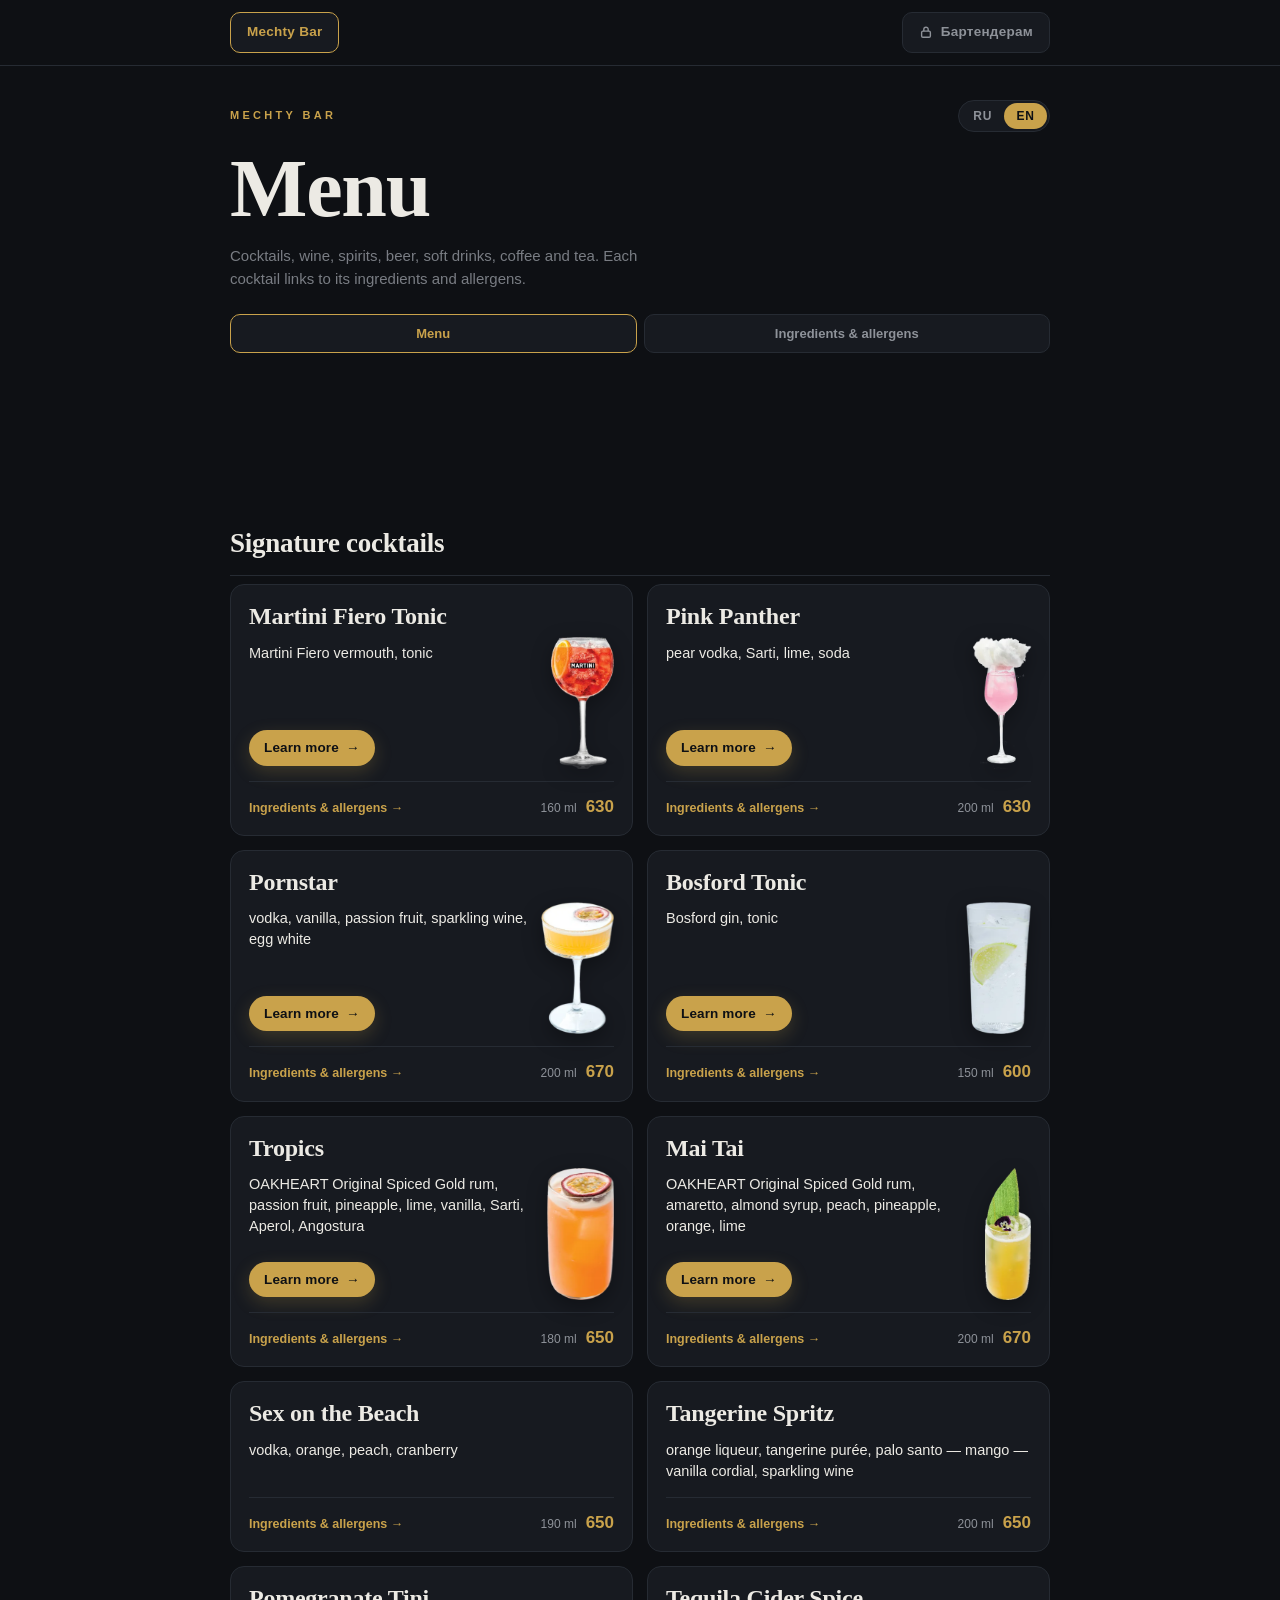
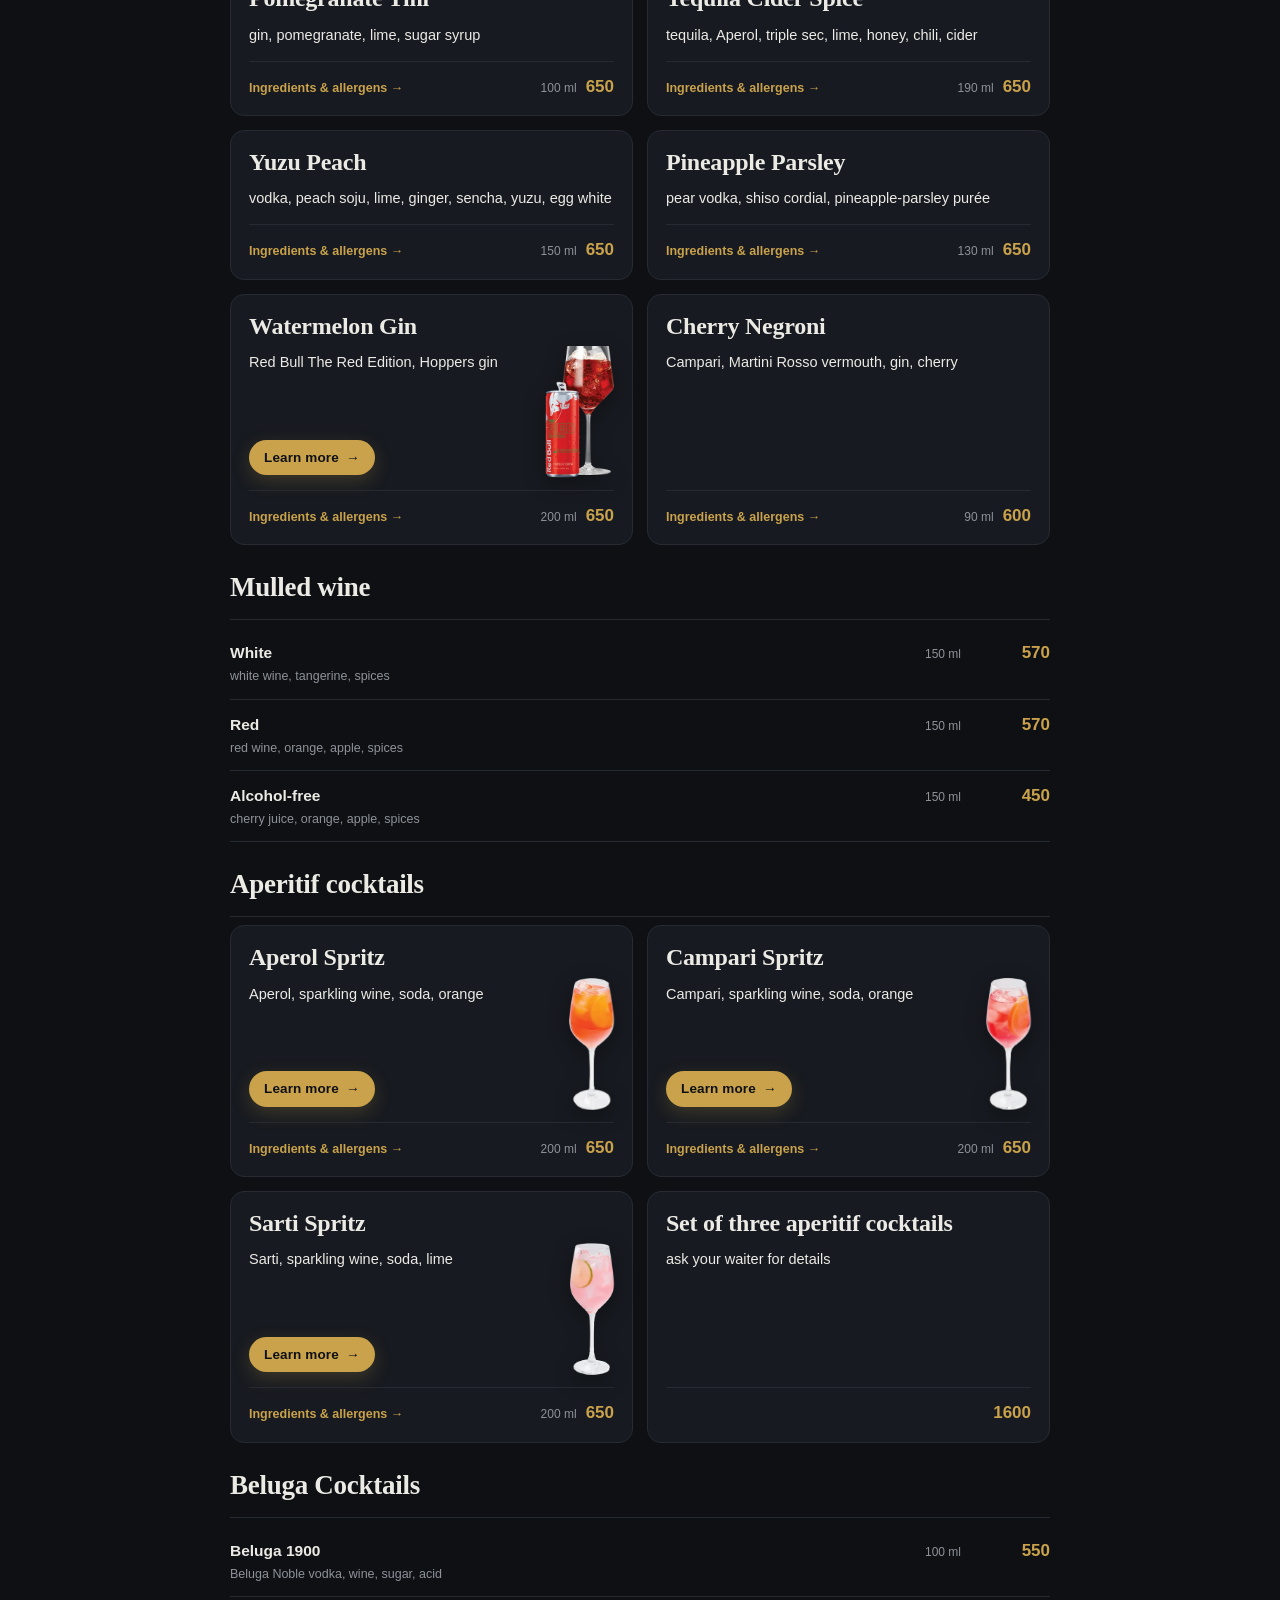
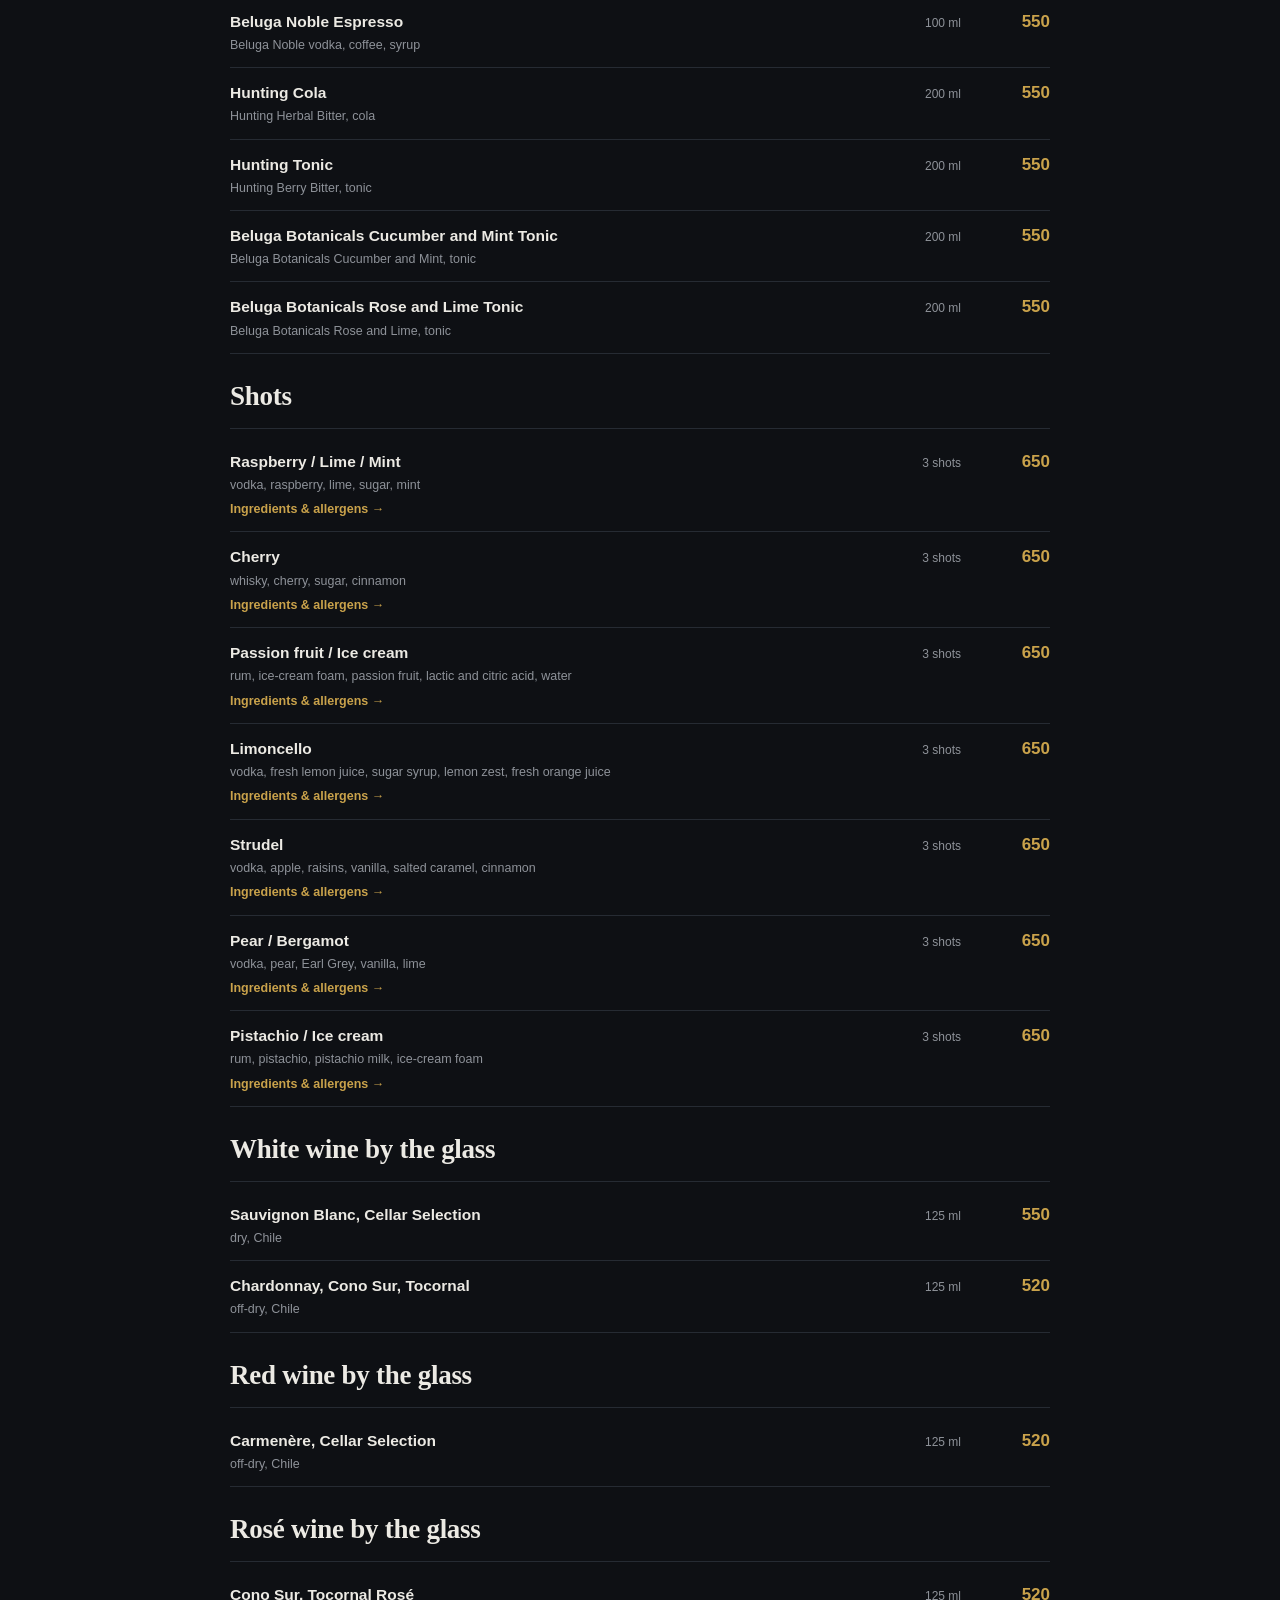
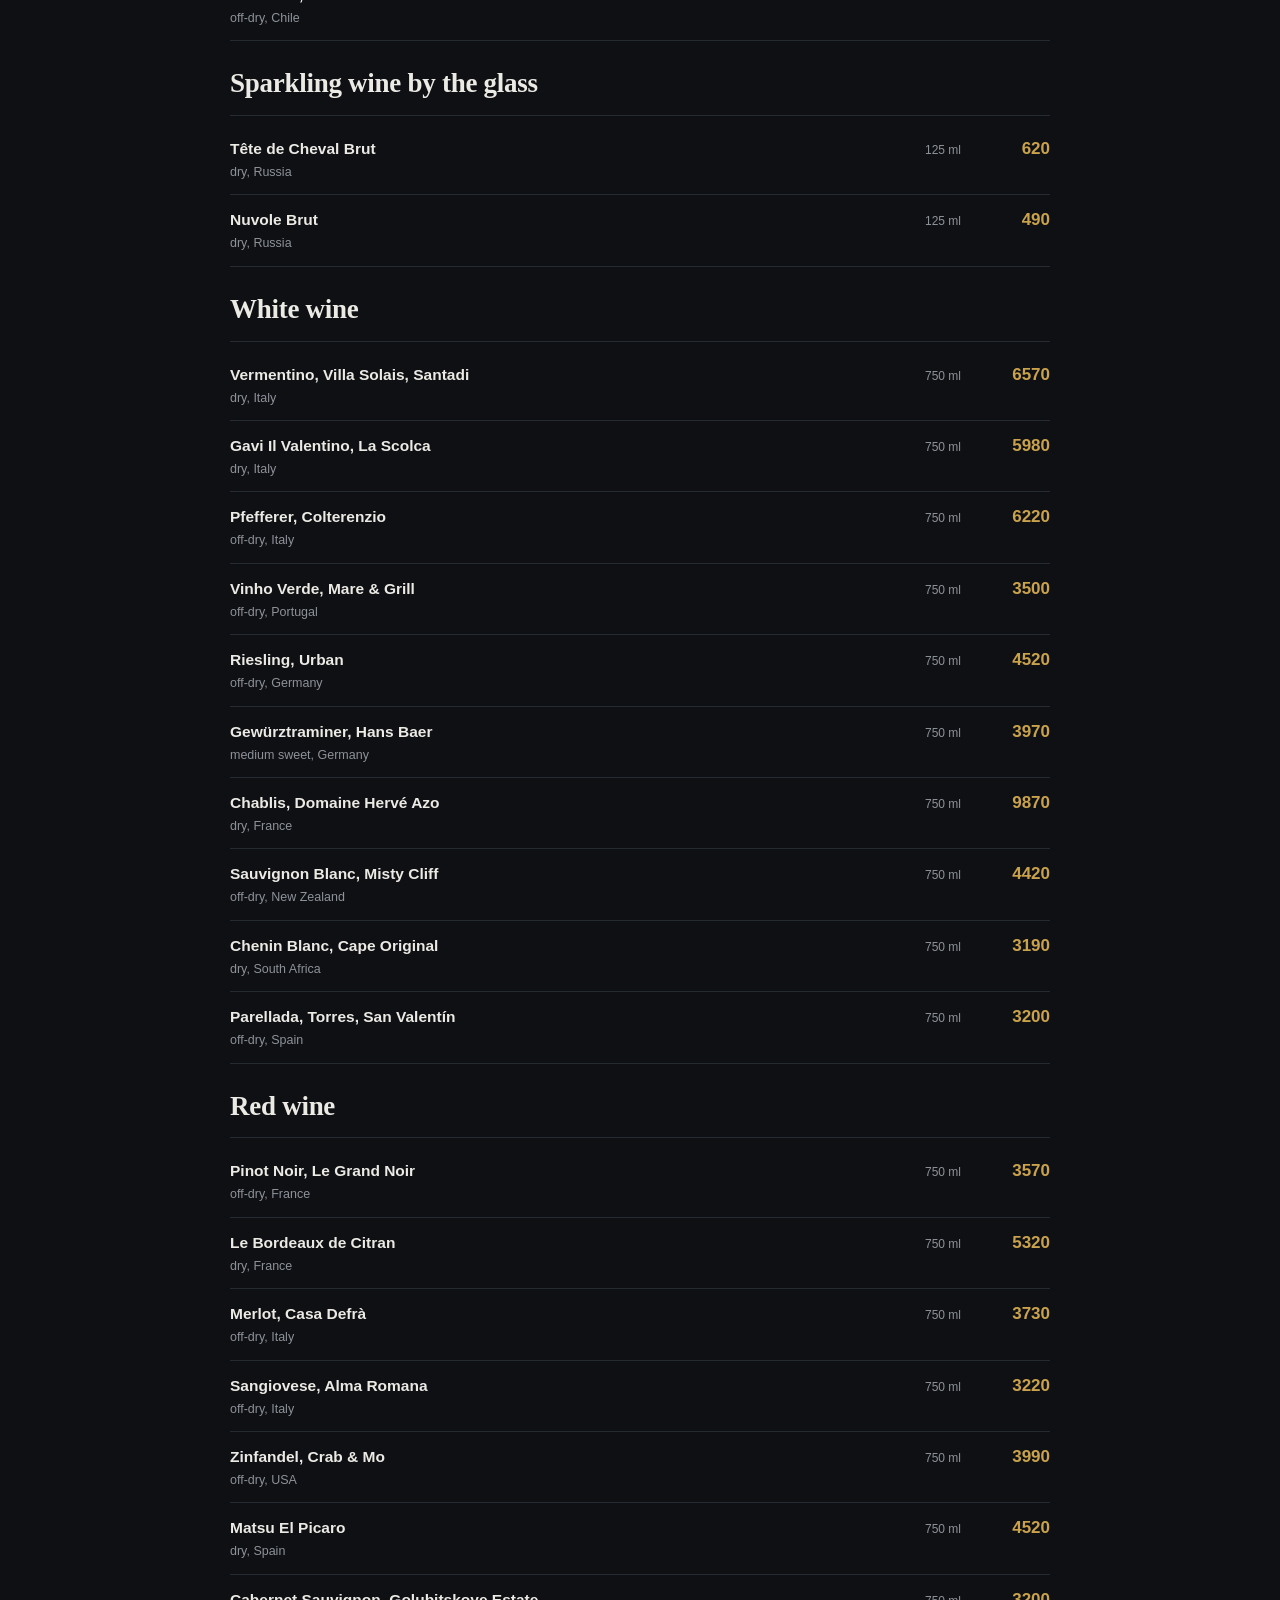
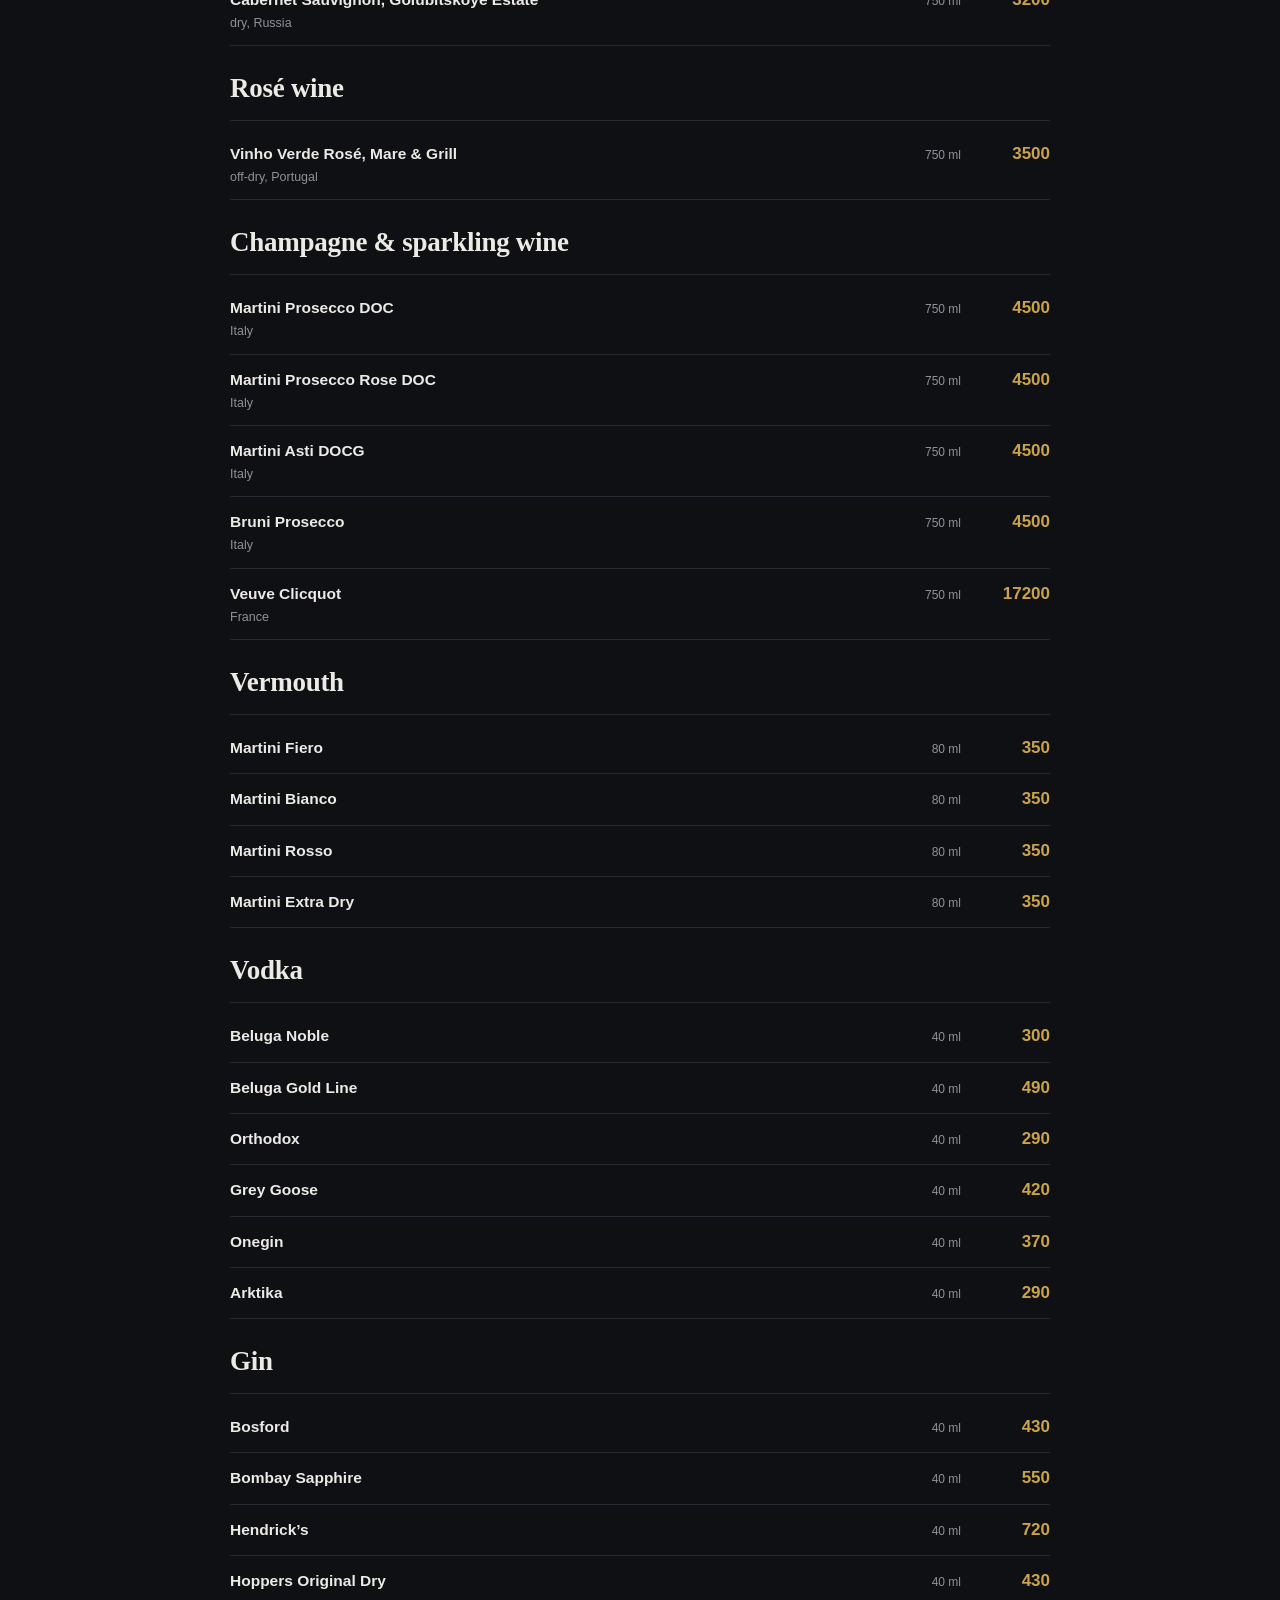
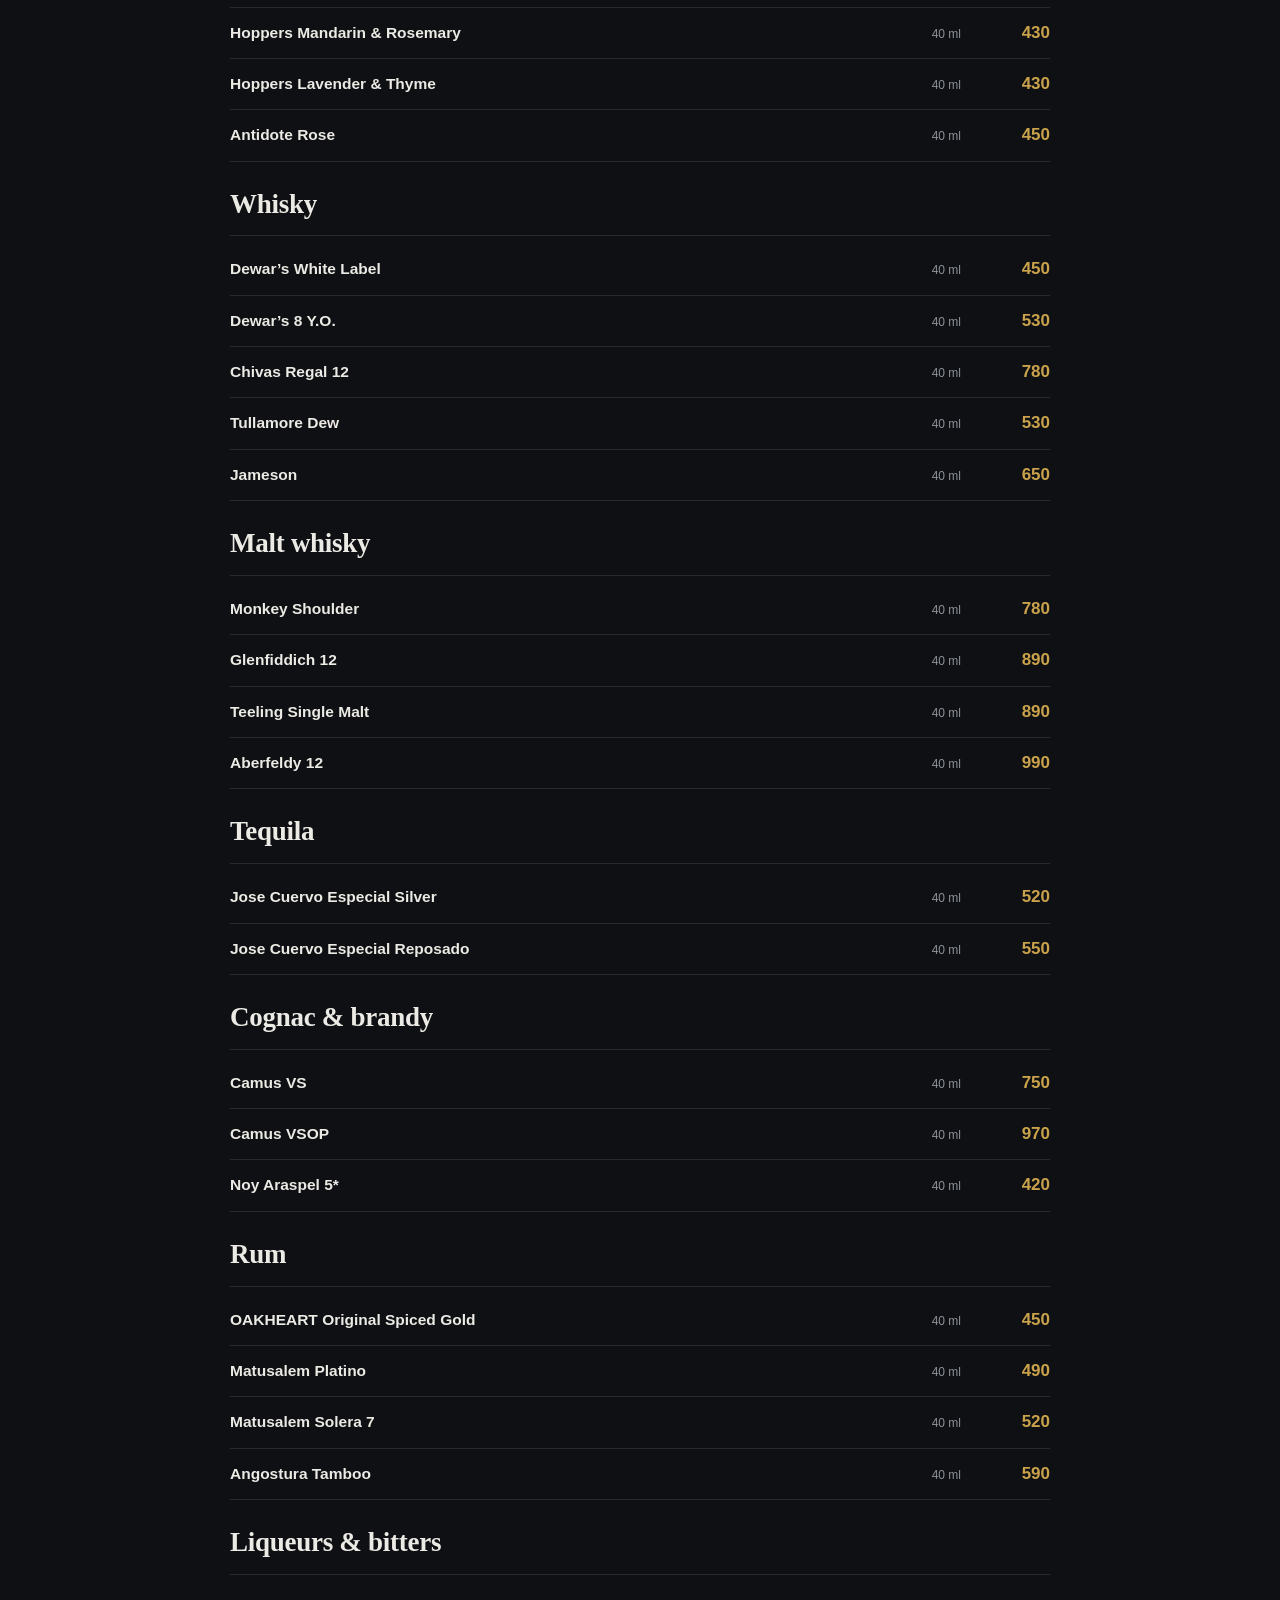
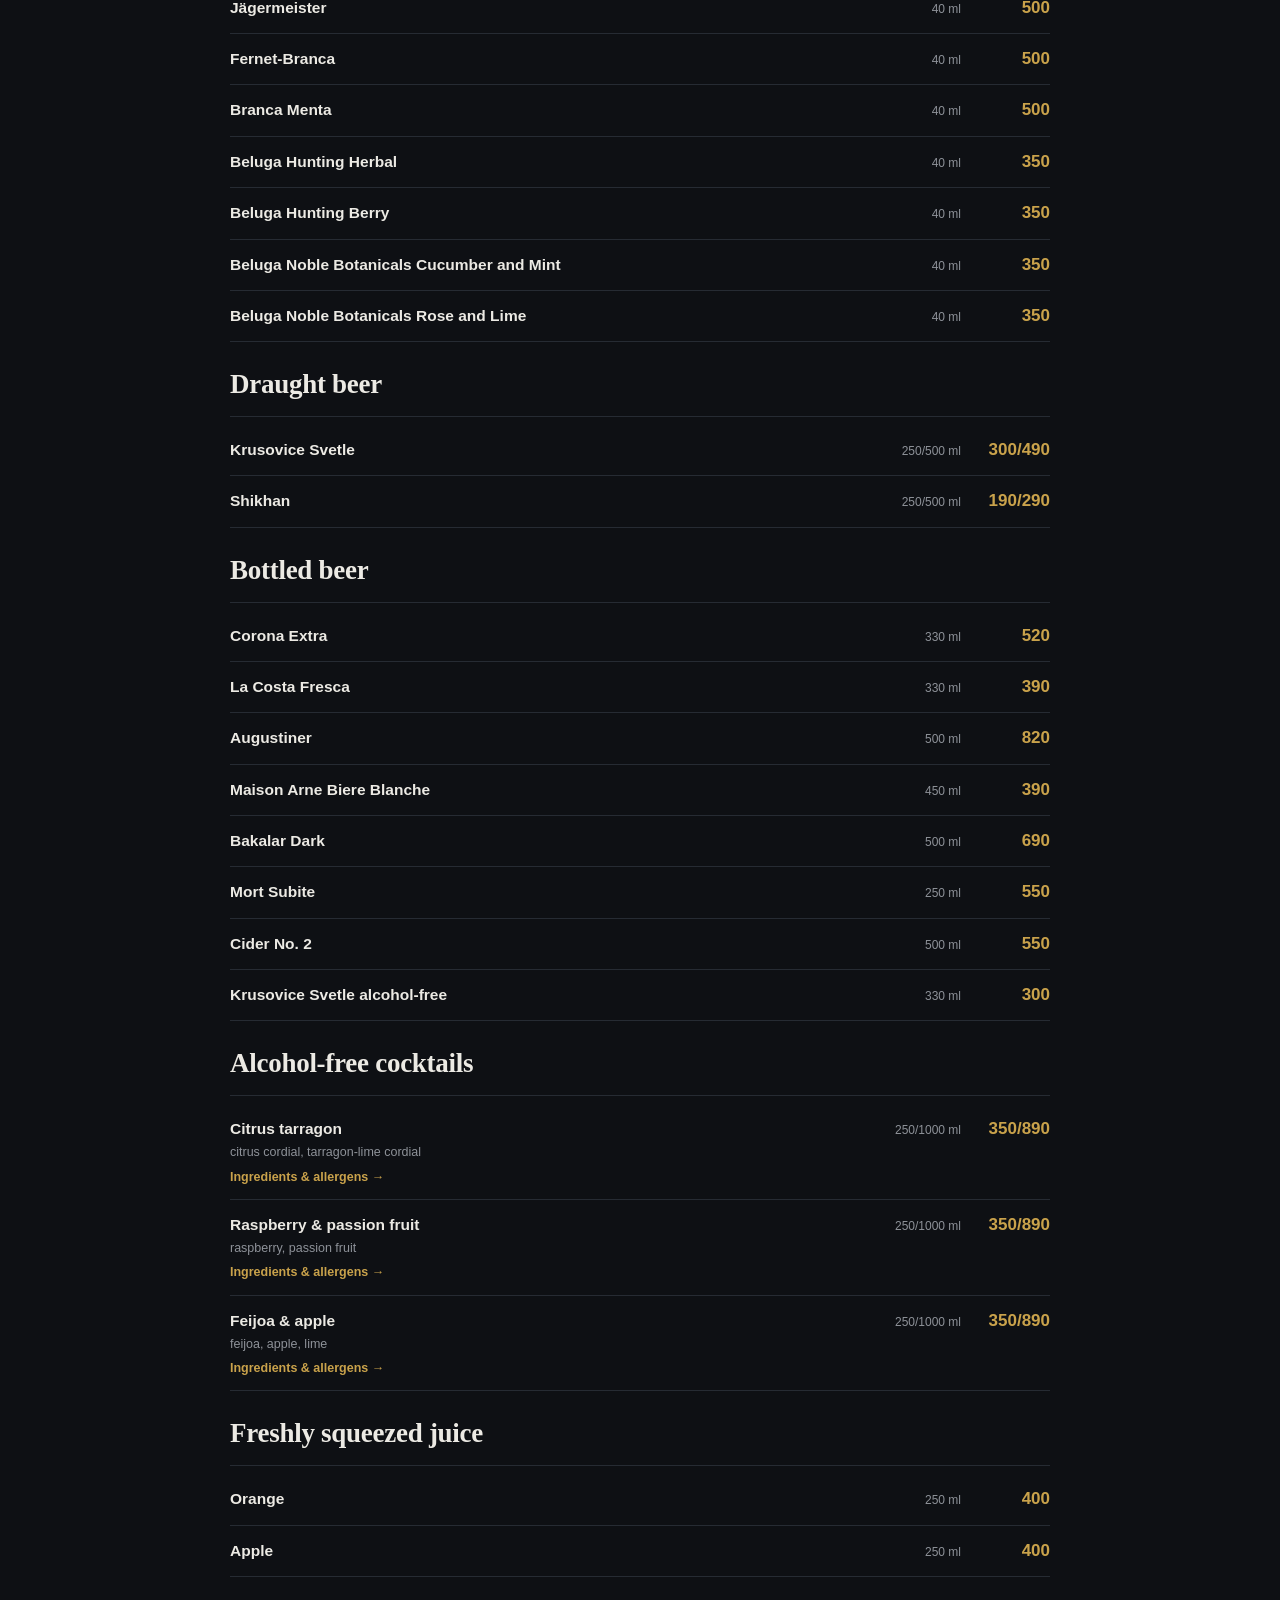
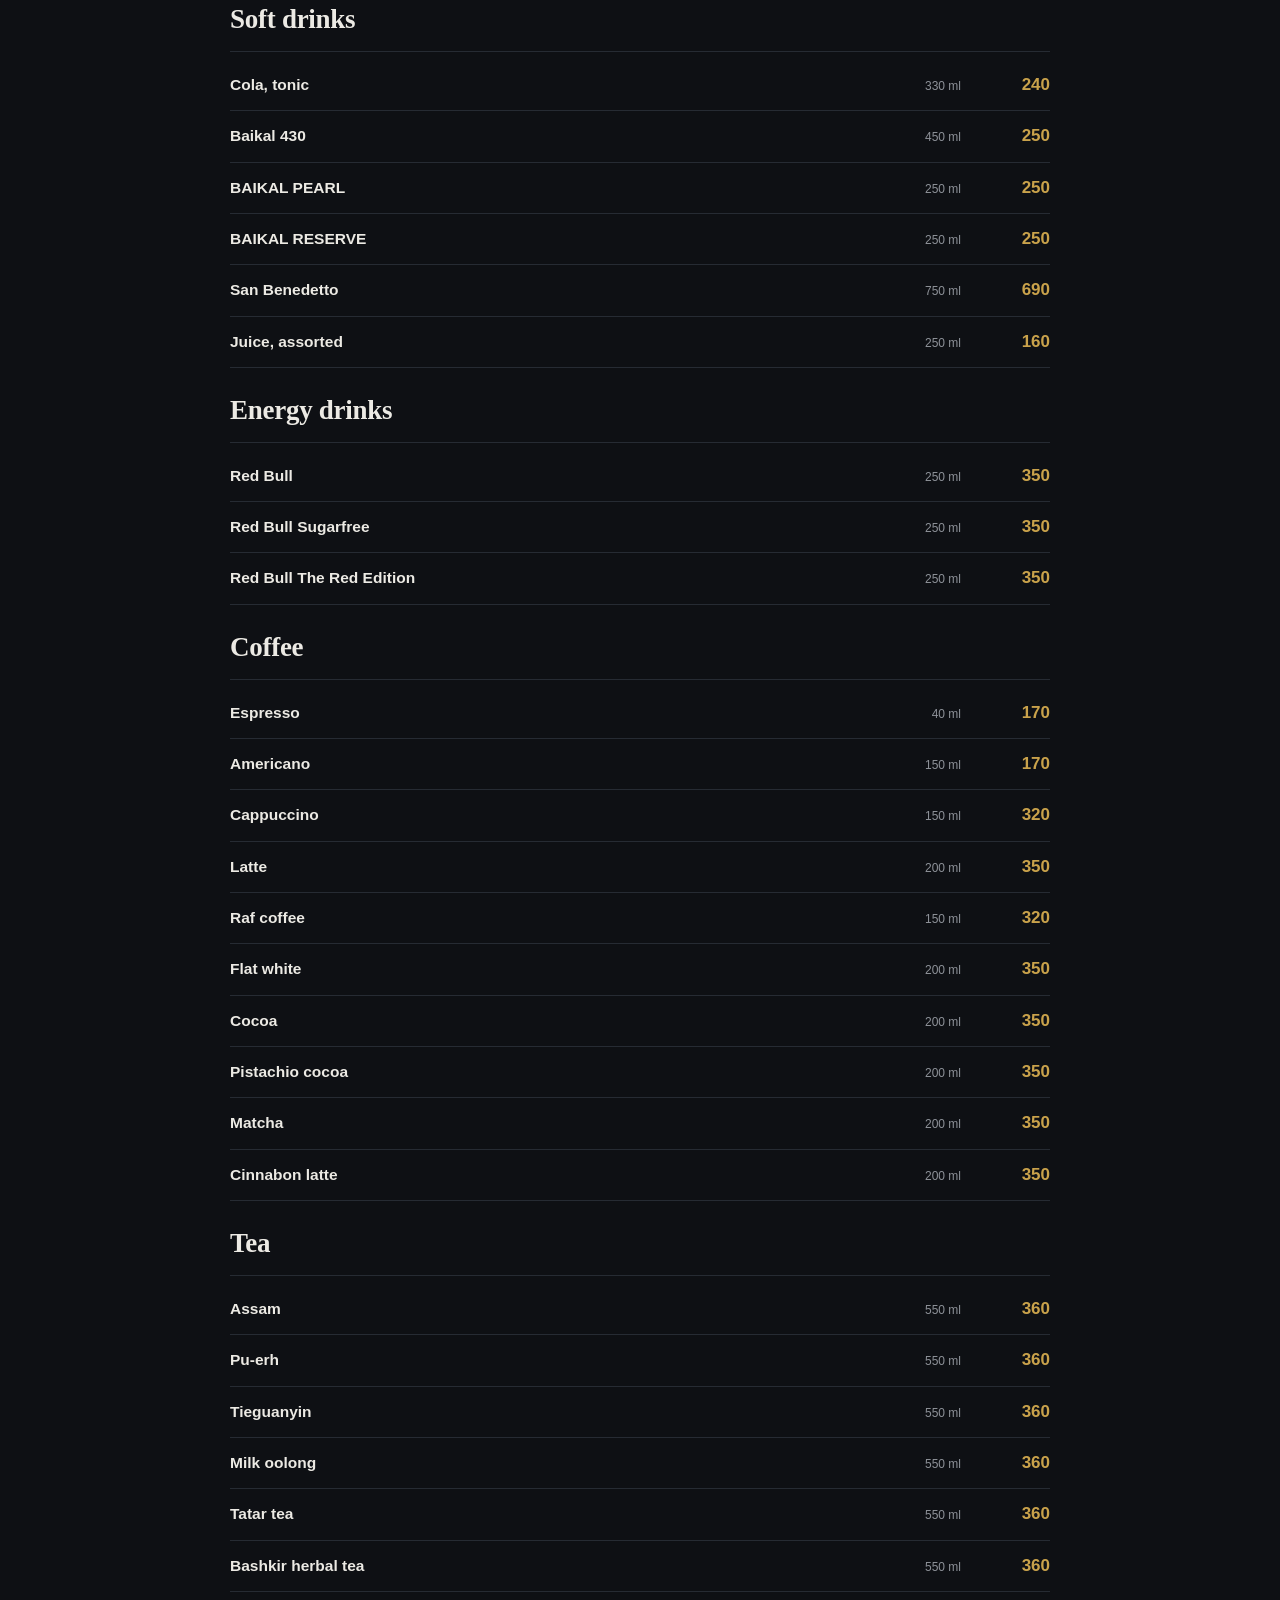
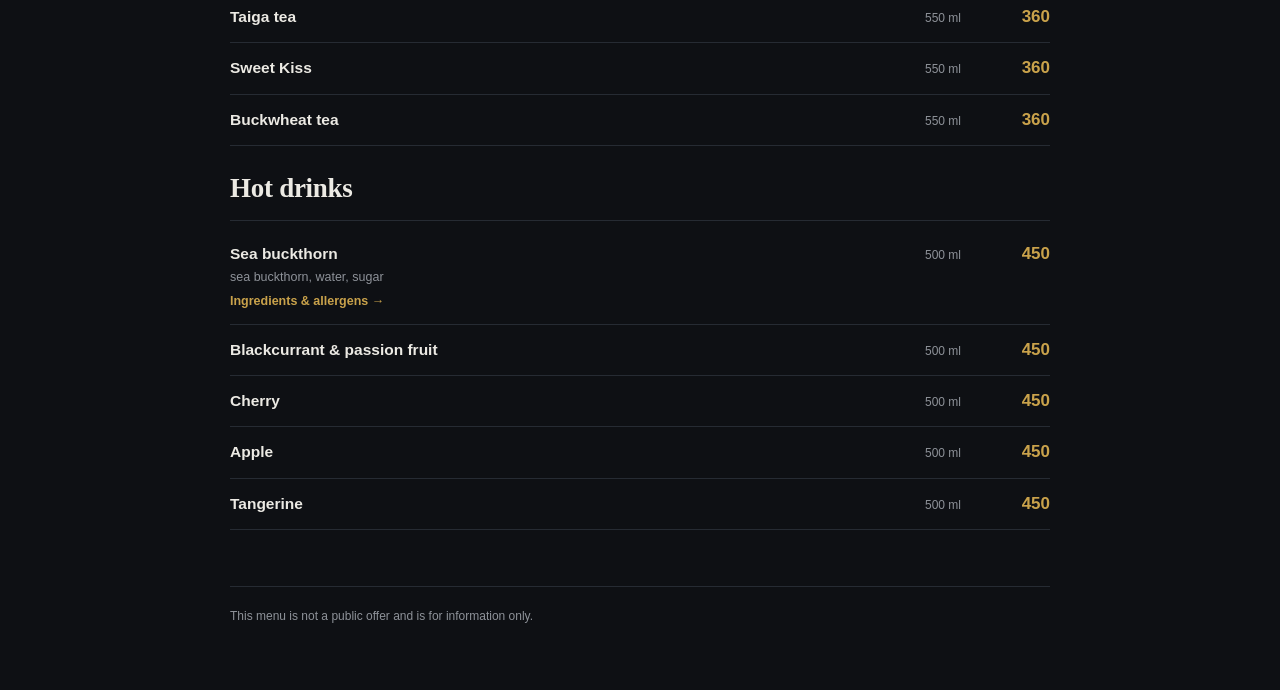
==== commit 6d1aa4b6: "Бар-менеджер: «Расход» по дням ежедневной ревизии, сводки, бланки и технологичка - Девять вкладок: Р" ====
--- a/index.html
+++ b/index.html
@@ -5,7 +5,7 @@
 <meta name="viewport" content="width=device-width, initial-scale=1, viewport-fit=cover">
 <meta name="robots" content="noindex, nofollow">
 <meta name="referrer" content="no-referrer">
-<meta http-equiv="Content-Security-Policy" content="default-src 'none'; script-src 'self' 'unsafe-inline' https://script.google.com https://script.googleusercontent.com; style-src 'self' 'unsafe-inline' https://fonts.googleapis.com; font-src https://fonts.gstatic.com; img-src 'self' data:; media-src 'self'; connect-src https://script.google.com https://script.googleusercontent.com; manifest-src 'self'; worker-src 'self'; base-uri 'none'; form-action 'none'">
+<meta http-equiv="Content-Security-Policy" content="default-src 'none'; script-src 'self' 'unsafe-inline' https://script.google.com https://script.googleusercontent.com; style-src 'self' 'unsafe-inline' https://fonts.googleapis.com; font-src https://fonts.gstatic.com; img-src 'self' data: https://lh3.googleusercontent.com; media-src 'self'; connect-src https://script.google.com https://script.googleusercontent.com; manifest-src 'self'; worker-src 'self'; base-uri 'none'; form-action 'none'">
 <title>Бар «Мечты» — меню</title>
 <meta name="description" content="Меню бара «Мечты» на русском и английском: коктейли, вино, крепкое, пиво, кофе и чай; состав и аллергены коктейлей. Для команды — техкарты, калькулятор, заявки и ревизия.">
 <!-- превью ссылки в Telegram, WhatsApp, ВКонтакте -->
@@ -421,37 +421,35 @@
     <div id="mgrBox" hidden>
       <nav class="mgrnav" id="mgrNav" aria-label="Разделы бар-менеджера">
         <div class="mgrtabs" id="mgrTabs" role="group" aria-label="Раздел">
-          <button type="button" data-g="per" aria-pressed="true"><b>Период</b><small>всё в одном месте</small></button>
+          <button type="button" data-g="per" aria-pressed="true"><b>Расход</b><small>ревизия · продажи</small></button>
+          <button type="button" data-g="wo" aria-pressed="false"><b>Списания</b><small>и проработки</small></button>
+          <button type="button" data-g="ck" aria-pressed="false"><b>Чеклист</b><small>открытия смен</small></button>
+          <button type="button" data-g="fr" aria-pressed="false"><b>Холодильники</b><small>журнал</small></button>
+          <button type="button" data-g="rv" aria-pressed="false"><b>Ревизии</b><small>ежедн. · месячн.</small></button>
+          <button type="button" data-g="bl" aria-pressed="false"><b>Бланки</b><small>ревизий</small></button>
+          <button type="button" data-g="tk" aria-pressed="false"><b>Техкарты</b><small>технологичка</small></button>
           <button type="button" data-g="buy" aria-pressed="false"><b>Закупка</b><small>автозаявка</small></button>
-          <button type="button" data-g="sal" aria-pressed="false"><b>Рецепты</b><small>блюда · заготовки</small></button>
-          <button type="button" data-g="dir" aria-pressed="false"><b>Справочник</b><small>и меню</small></button>
-        </div>
-        <div class="mgrsub" id="mgrSubDir" role="group" aria-label="Справочник и меню" hidden>
+          <button type="button" data-g="dir" aria-pressed="false"><b>Справочник</b><small>меню · письма</small></button>
+        </div>
+        <div class="mgrsub" id="mgrSubDir" role="group" aria-label="Справочник, меню и письма" hidden>
           <button type="button" data-t="ref" aria-pressed="true">Справочник</button>
           <button type="button" data-t="pub" aria-pressed="false">Меню для гостей</button>
+          <button type="button" data-t="rep" aria-pressed="false">Письма</button>
         </div>
       </nav>
       <div id="mgrUse" hidden>
-        <details class="mgrhelp" id="useHintD"><summary>Как это работает</summary><p class="wnhint">Период — от прошлой ревизии до последней (ревизия — день, когда посчитаны все зоны: чт перед открытием, вс после закрытия;
-          готова, как только все нажали «Завершить»). <b>Ожидалось = было + приход − продано − списания − проработки</b>; продано — по продажам R-Keeper
-          и расходу на блюдо (раздел «Рецепты»), заготовки разложены на сырьё по рецептам. Расхождение = стало − ожидалось: минус — недостача, плюс — излишек,
-          в рублях — по цене закупки. Показаны все позиции, самые дорогие расхождения — первыми.</p></details>
-        <details class="mgrhelp" id="useHintM" hidden><summary>Как это работает</summary><p class="wnhint">Месячная считается так же, как период ревизии, только между двумя месячными
-          (посчитанными целиком; момент — когда сдали последнюю зону). <b>Ожидалось = было + приход − продано − списания − проработки</b>, расхождение = стало − ожидалось,
-          в рублях — по цене закупки. Числа месячной — в единицах справочника. Продажи нужны за все смены между ними.</p></details>
-        <div class="mgrseg" id="useKind" role="group" aria-label="Какая ревизия">
-          <button type="button" data-k="d" aria-pressed="true">Период ревизии</button>
-          <button type="button" data-k="m" aria-pressed="false">Месячная</button>
-        </div>
+        <details class="mgrhelp" id="useHintD"><summary>Как это работает</summary><p class="wnhint">Расход считается между двумя днями ежедневной ревизии —
+          выберите день начала и день конца. <b>Ушло = было + приход − списания − проработки − стало</b>; по продажам — сколько должно было уйти
+          по продажам R-Keeper и рецептам (заготовки разложены на сырьё). Разница — недостача или излишек, в рублях — по цене закупки.
+          Мелочь (фрукты, зелень, специи, сладости) — только расход: по продажам её не посчитать. Прочерк в ревизии можно вписать вручную.</p></details>
         <div class="persteps" id="perSteps">
           <p class="label">Что входит в расчёт периода</p>
-          <details class="perstep" id="stepRev"><summary><span class="psn"></span><span class="pst"><b>Ревизии · период</b><small id="stepRevS">…</small></span></summary>
+          <details class="perstep" id="stepRev"><summary><span class="psn"></span><span class="pst"><b>Ревизия · дни начала и конца</b><small id="stepRevS">…</small></span></summary>
             <div class="perbody">
-              <div class="wo2 mgrd" id="usePerBox"><div><label class="label" for="usePer" id="usePerL">Между ревизиями</label><select id="usePer"></select></div></div>
-              <p class="label perl" id="perOwn">Или свои даты — остатки берутся из ближайших ревизий</p>
-              <div class="wo2 mgrd" id="perOwnBox"><div><label class="label" for="perFrom">С</label><input id="perFrom" type="date"></div><div><label class="label" for="perTo">По</label><input id="perTo" type="date"></div></div>
-              <p class="wnhint" id="perRangeHint"></p>
-              <details class="incmapd reved" id="revEdD"><summary>Цифры ревизии — проверить, поправить или внести вручную</summary><div id="revEd"></div></details>
+              <div class="wo2 mgrd" id="perPick"><div><label class="label" for="perA">Начало</label><select id="perA"></select></div><div><label class="label" for="perB">Конец</label><select id="perB"></select></div></div>
+              <p class="wnhint" id="perHint"></p>
+              <div id="perDays"></div>
+              <details class="incmapd reved" id="revEdD"><summary>Внести день, которого нет в списке, — посчитали на бумаге</summary><div id="revEd"></div></details>
             </div>
           </details>
           <details class="perstep" id="stepSal"><summary><span class="psn"></span><span class="pst"><b>Продажи R-Keeper</b><small id="stepSalS">…</small></span></summary>
@@ -465,7 +463,7 @@
           <details class="incmapd reved povd" data-s="sold"><summary>Продано по позициям ревизии — проверить, поправить или внести вручную</summary><div class="pov"></div></details>
         </div>
           </details>
-          <div class="perstep" id="stepRec" hidden><span class="psn"></span><span class="pst"><b>Рецепты</b><small id="stepRecS">…</small></span><button type="button" class="link" data-go="sal">Открыть</button></div>
+          <div class="perstep" id="stepRec"><span class="psn"></span><span class="pst"><b>Рецепты</b><small id="stepRecS">…</small></span><button type="button" class="link" data-go="sal">Открыть</button></div>
           <details class="perstep" id="stepInc"><summary><span class="psn"></span><span class="pst"><b>Приход</b><small id="stepIncS">…</small></span></summary>
       <div id="mgrInc" class="perbody">
         <details class="mgrhelp"><summary>Как это работает</summary><p class="wnhint">Выгрузите приходные накладные из R-Keeper в Excel (.xlsx) или CSV и загрузите сюда. Сайт сам найдёт столбцы
@@ -488,8 +486,19 @@
 
           </details>
           <details class="perstep" id="stepWo"><summary><span class="psn"></span><span class="pst"><b>Списания и проработки</b><small id="stepWoS">…</small></span></summary>
-      <div id="mgrSum" class="perbody">
+      <div class="perbody">
       <details class="incmapd reved povd" data-s="wo"><summary>Списания по позициям ревизии — проверить, поправить или внести вручную</summary><div class="pov"></div></details>
+      <p class="wnhint perl">Акты за эти дни — во вкладке <button type="button" class="link" data-go="sum">«Списания»</button>.</p>
+      </div>
+          </details>
+        </div>
+        <p class="mgrsum" id="useSum"></p>
+        <p class="warn" id="useWarn" role="status"></p>
+        <div id="useList"></div>
+      </div>
+
+
+      <div id="mgrSum" hidden>
       <div class="result tcard wo">
         <div class="tname"><em id="mgrSub"></em><h2 class="h3">Списания и проработки</h2></div>
         <div class="wobody">
@@ -516,9 +525,7 @@
       <p class="mgrfoot"><button type="button" class="link" id="mgrCopy" disabled>Скопировать сводку</button></p>
       </div>
 
-          </details>
-          <details class="perstep" id="mgrRepD"><summary><span class="psn"></span><span class="pst"><b>Письма с отчётом</b><small id="stepMailS">…</small></span></summary>
-            <div id="mgrRep" class="perbody">
+            <div id="mgrRep" hidden>
         <details class="mgrhelp"><summary>Как это работает</summary><p class="wnhint">После каждой ревизии — письмо с итогом её периода: ревизия против продаж, недостача и излишек в ₽ (если продажи
           ещё не загружены — второе письмо, когда их загрузят). Каждый понедельник в 9:00 — письмо за прошлую неделю: последняя ревизия против продаж,
           списания и проработки, приход, что ниже нормы, ревизии, открытия смен («Бар готов» в чеклисте) и входы. Ниже — недельное письмо.</p></details>
@@ -535,16 +542,16 @@
         <div class="repview" id="repView"></div>
         <p class="mgrfoot"><button type="button" class="link" id="repSend" disabled>Отправить это письмо сейчас</button></p>
       </div>
-          </details>
-        </div>
-        <p class="mgrsum" id="useSum"></p>
-        <p class="warn" id="useWarn" role="status"></p>
-        <div id="useList"></div>
-      </div>
-
+
+      <div id="mgrCk" hidden></div>
+      <div id="mgrFrs" hidden></div>
+      <div id="mgrRvs" hidden></div>
+      <div id="mgrBl" hidden></div>
+      <div id="mgrTk" hidden></div>
 
       <div id="mgrSal" hidden>
-        <details class="mgrhelp"><summary>Как это работает</summary><p class="wnhint">Продажи R-Keeper загружаются в разделе «Период» (шаг «Продажи»).
+        <p class="mgrback"><button type="button" class="link" data-go="use">← Расход</button></p>
+        <details class="mgrhelp"><summary>Как это работает</summary><p class="wnhint">Продажи R-Keeper загружаются во вкладке «Расход» (шаг «Продажи»).
           Здесь — <b>расход на блюдо</b> (сколько каждой позиции уходит на одно блюдо) и <b>рецепты заготовок</b> (сырьё на 1 л): сайт предлагает их сам
           по техкартам и меню — подтвердите один раз. Период — какие продажи показать в списке блюд.</p></details>
         <div class="result tcard wo"><div class="tname"><em id="salPerLab"></em><h3>Период продаж</h3></div><div class="wobody">
@@ -718,6 +725,7 @@
 <script src="js/open.js" defer></script>
 <script src="js/xlsx.js" defer></script>
 <script src="js/mgr.js" defer></script>
+<script src="js/mgr2.js" defer></script>
 <script src="js/calc.js" defer></script>
 <script src="js/swipe.js" defer></script>
 
--- a/css/app.css
+++ b/css/app.css
@@ -1119,3 +1119,73 @@
 .fs-leg{stroke:#c9a24b;stroke-width:2.4;stroke-linecap:round}
 .fs-glass{fill:#141820;stroke:#c9a24b;stroke-width:1.2}
 .fs-shelf{stroke:#8d7a4f;stroke-width:1.6;stroke-linecap:round}
+
+/* ── бар-менеджер: девять вкладок одной строкой (на телефоне — с прокруткой) ── */
+.mgrnav .mgrtabs{display:flex;gap:6px;overflow-x:auto;scroll-snap-type:x proximity;scrollbar-width:none;-webkit-overflow-scrolling:touch;padding:0 0 2px}
+.mgrnav .mgrtabs::-webkit-scrollbar{display:none}
+.mgrnav .mgrtabs button{flex:1 0 auto;min-width:92px;scroll-snap-align:start}
+@media (min-width:860px){.mgrnav .mgrtabs button{flex:1 1 0;min-width:0;padding-inline:4px}}
+.mgrback{margin:0 0 10px}
+.mgrback .link{font-weight:600}
+/* «Расход», шаг 1: цифры двух дней ревизии */
+.pdsum{margin:10px 0 8px}
+.pdhead,.pdl li{display:grid;grid-template-columns:minmax(0,1fr) 5.4em 5.4em;gap:8px;align-items:center}
+.pdhead{font-size:10.5px;letter-spacing:.08em;text-transform:uppercase;color:var(--muted);font-weight:700;padding:2px 0 6px;border-bottom:1px solid var(--line)}
+.pdhead span:not(:first-child){text-align:center}
+.pdl{margin:0}
+.pdl li{padding:6px 0;border-bottom:1px solid var(--line)}
+.pdl .refn{font-size:14px;line-height:1.3;min-width:0}
+.pdl .refn small{color:var(--muted);font-size:11.5px}
+.pdhole{background:linear-gradient(90deg,rgba(229,88,79,.10),transparent 80%)}
+.pdq{width:100%;font:600 15px var(--sans);text-align:center;padding:8px 4px;border:1px solid var(--line);border-radius:8px;background:var(--surface-2);color:var(--fg)}
+.pdq::placeholder{color:var(--red);opacity:.9}
+.pdq:focus-visible{outline:2px solid var(--accent);outline-offset:1px;border-color:transparent}
+.pdq:disabled{opacity:.55}
+/* календарь продаж: ✕ — бар не работает; рамка — дни выбранного расхода */
+.scal.off{color:var(--muted);opacity:.6}
+.scal.off small{color:var(--muted);font-weight:700}
+.scal.inper{box-shadow:0 0 0 1px var(--accent) inset;background:rgba(201,162,75,.08)}
+/* сводки: пропущенные пункты чеклиста */
+.ckmiss{margin-top:6px}
+.ckmiss summary{cursor:pointer;font-size:12.5px;color:var(--red);font-weight:600}
+.ckmiss p{margin:4px 0 0}
+/* бланки ревизий */
+.blnow{color:var(--flag)}
+.bll li{display:grid;grid-template-columns:minmax(0,1fr) auto;align-items:center;gap:8px;padding:9px 0;border-bottom:1px solid var(--line)}
+.bll li.open{display:block}
+.bll .refn{font-size:14.5px;min-width:0}
+.bll .refn small{color:var(--muted);font-size:12px}
+.blbtns{display:flex;align-items:center;gap:10px;white-space:nowrap}
+.blbtns .link{font-size:13.5px;font-weight:600}
+.blbtns .link[data-blo="up"],.blbtns .link[data-blo="down"]{font-size:17px;padding:0 4px}
+.blsp{display:inline-block;width:20px}
+.blsel{font:600 13px var(--sans);color:var(--fg);background:var(--surface-2);border:1px solid var(--line);border-radius:8px;padding:6px 8px;max-width:160px}
+.bladd{margin-top:12px}
+.bladdrow{display:flex;gap:8px;align-items:stretch}
+.bladdrow input{flex:1;min-width:0}
+.bladdrow select{flex:none}
+.bladdrow .wogo{flex:none;margin:0}
+.bled{padding:6px 0 8px}
+/* технологичка: редактор */
+.tkbar{display:flex;gap:8px;align-items:stretch;margin:4px 0 6px}
+.tkbar .tq{flex:1;min-width:0;margin:0}
+.tkbar .wogo{flex:none;margin:0}
+.tkrow{display:grid;grid-template-columns:44px minmax(0,1fr);gap:12px;align-items:center;text-align:left}
+.tkth{width:44px;height:44px;border-radius:8px;object-fit:cover;background:var(--surface-2);display:block}
+.tkis{margin:4px 0 6px}
+.tkir{display:grid;grid-template-columns:minmax(0,1fr) 4.6em 5em 1.6em;gap:6px;align-items:center;padding:4px 0}
+.tkir input,.tkir select{width:100%;min-width:0;font:500 14.5px var(--sans);color:var(--fg);background:var(--surface-2);border:1px solid var(--line);border-radius:8px;padding:8px}
+.tkdel{font-size:20px;line-height:1;color:var(--red)}
+.tkf textarea{width:100%;font:500 15px/1.45 var(--sans);color:var(--fg);background:var(--surface-2);border:1px solid var(--line);border-radius:10px;padding:10px 12px;resize:vertical}
+.tkph img{display:block;max-width:220px;max-height:220px;border-radius:12px;object-fit:cover;margin:4px 0}
+.tkfile{position:relative;cursor:pointer}
+.tkfile input{position:absolute;inset:0;opacity:0;cursor:pointer;width:100%}
+.tkdanger{margin-top:14px;padding-top:12px;border-top:1px solid var(--line)}
+.bladdrow .wogo,.tkbar .wogo{width:auto;padding-inline:16px;white-space:nowrap}
+.bladdrow select{width:auto;min-width:5.5em}
+.pdl input.pdq{padding:9px 4px;font-size:15px;text-align:center}
+.tkir input,.tkir select{padding:9px 8px;font-size:14.5px}
+.tkir select{padding-right:26px;background-position:calc(100% - 14px) 50%,calc(100% - 9px) 50%}
+.mgrt .bll li{padding:9px 18px}
+.mgrt .bladd{padding:0 18px 16px}
+details.incmapd .bll li{padding:9px 4px}
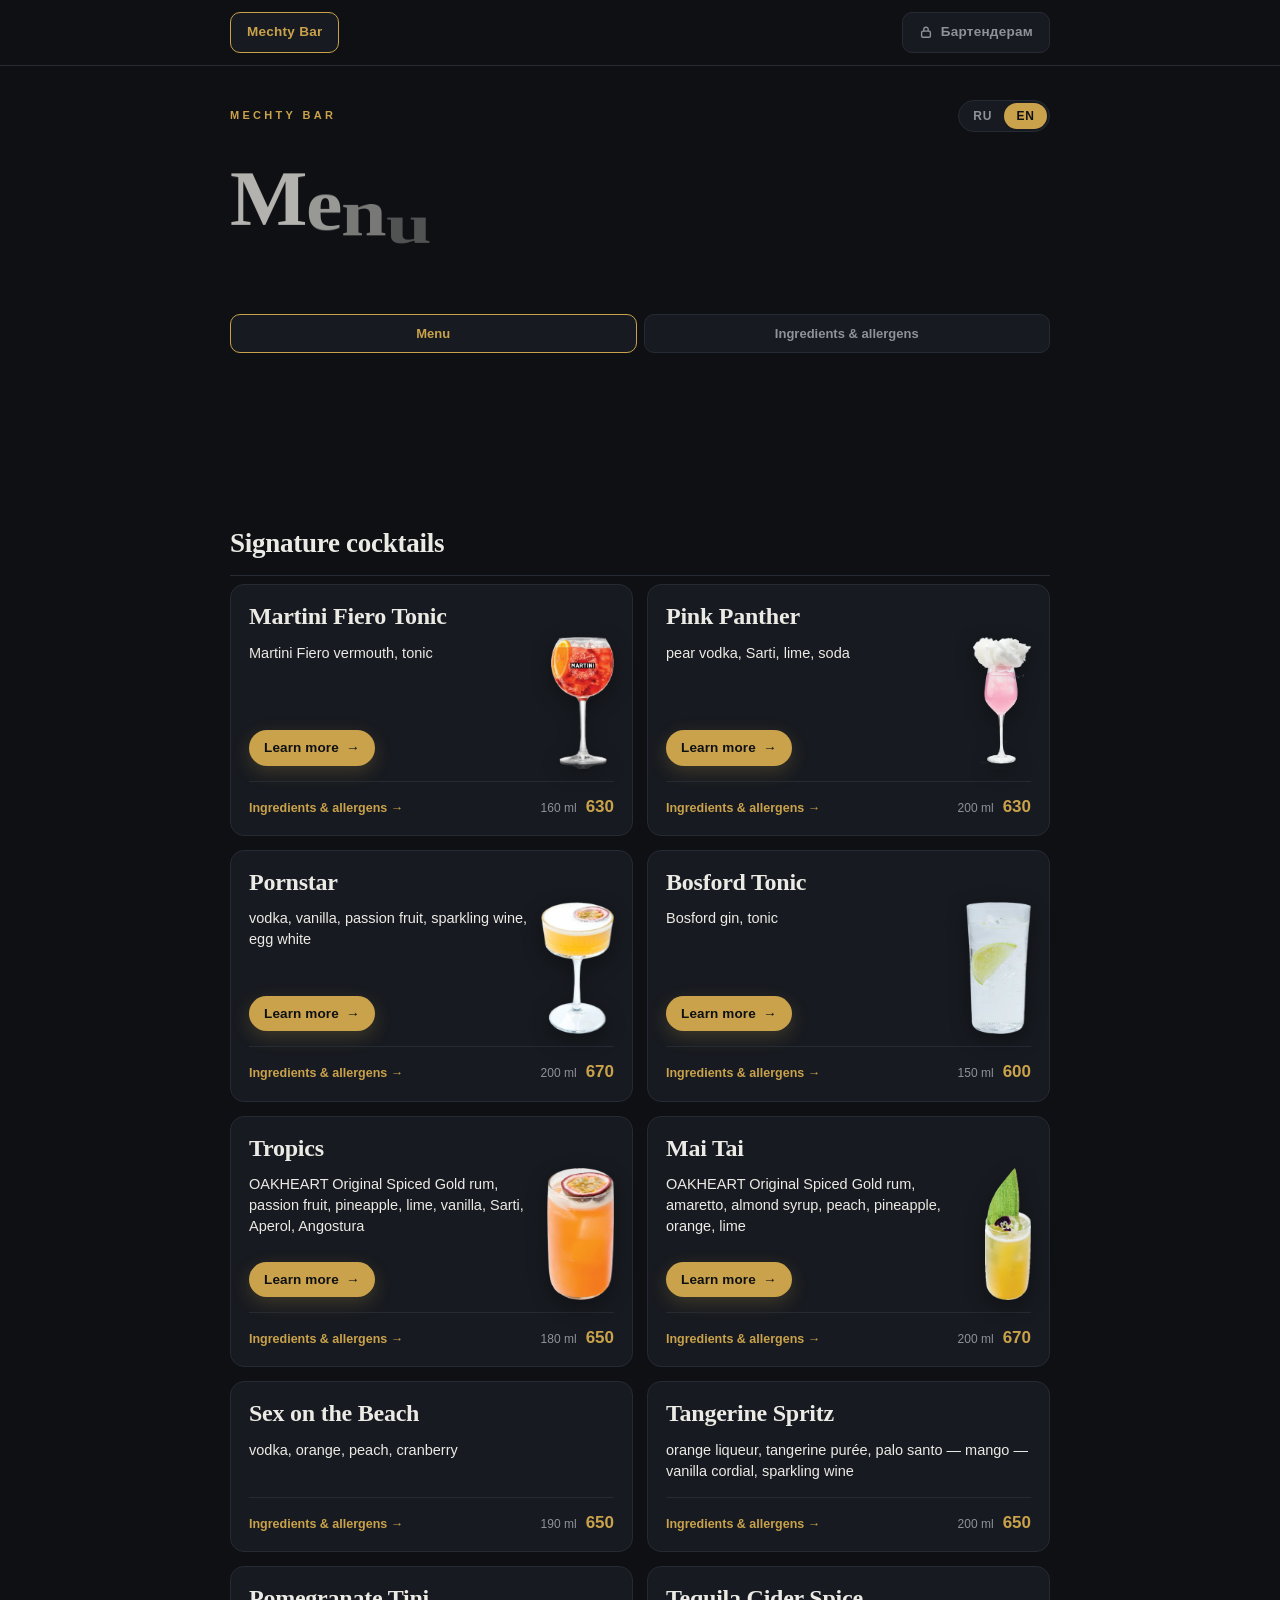
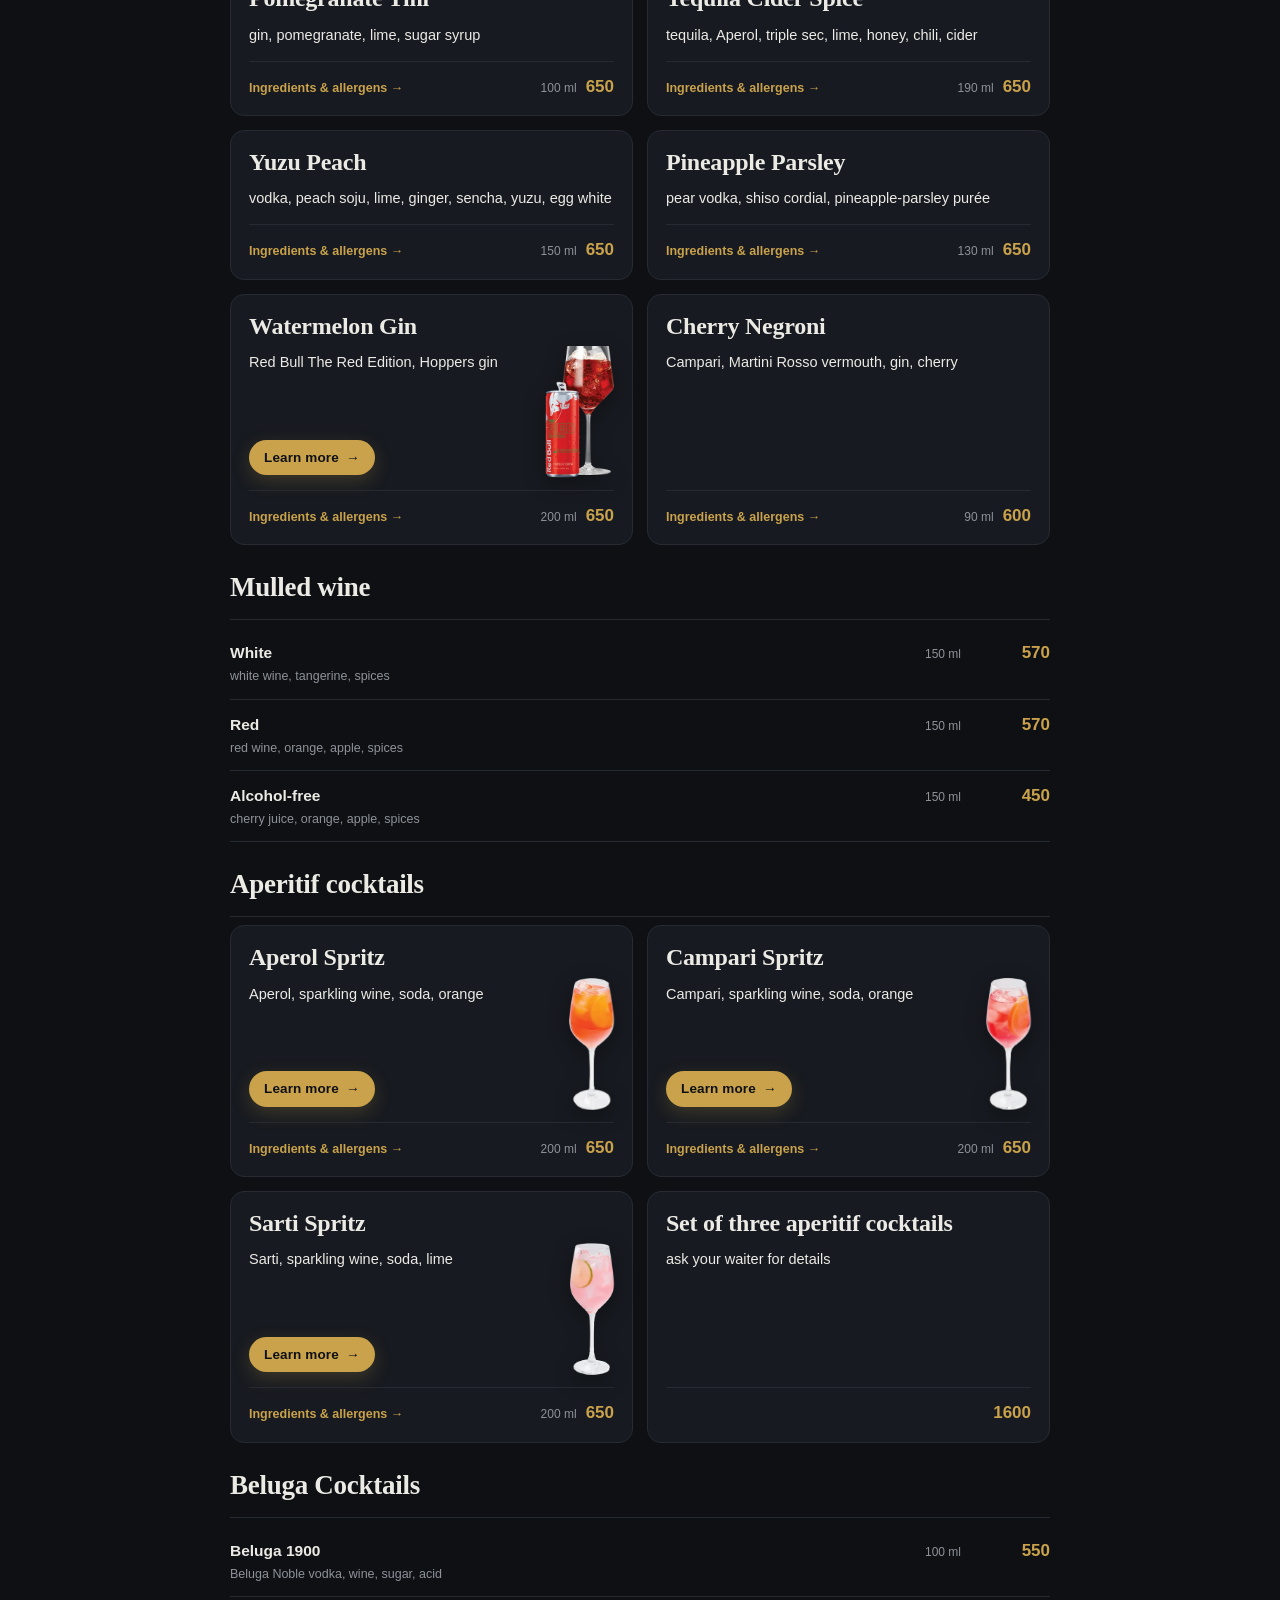
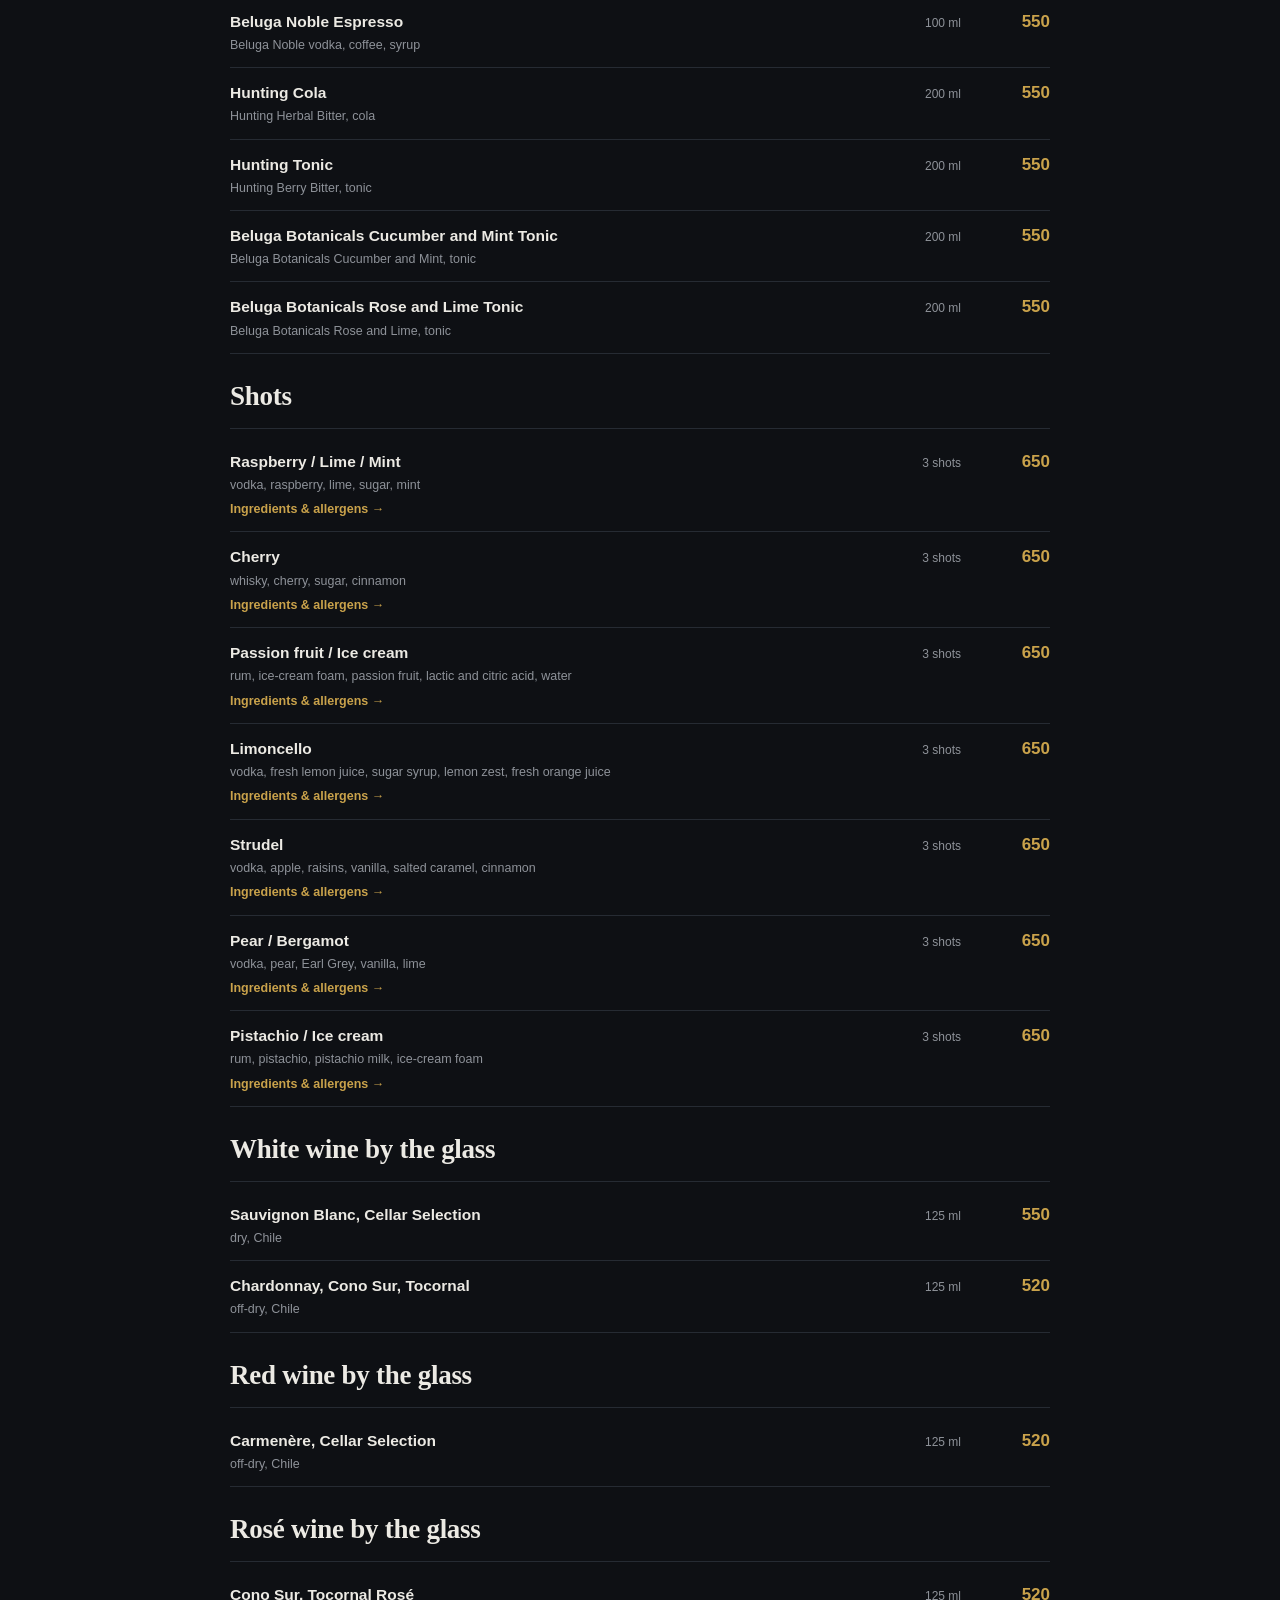
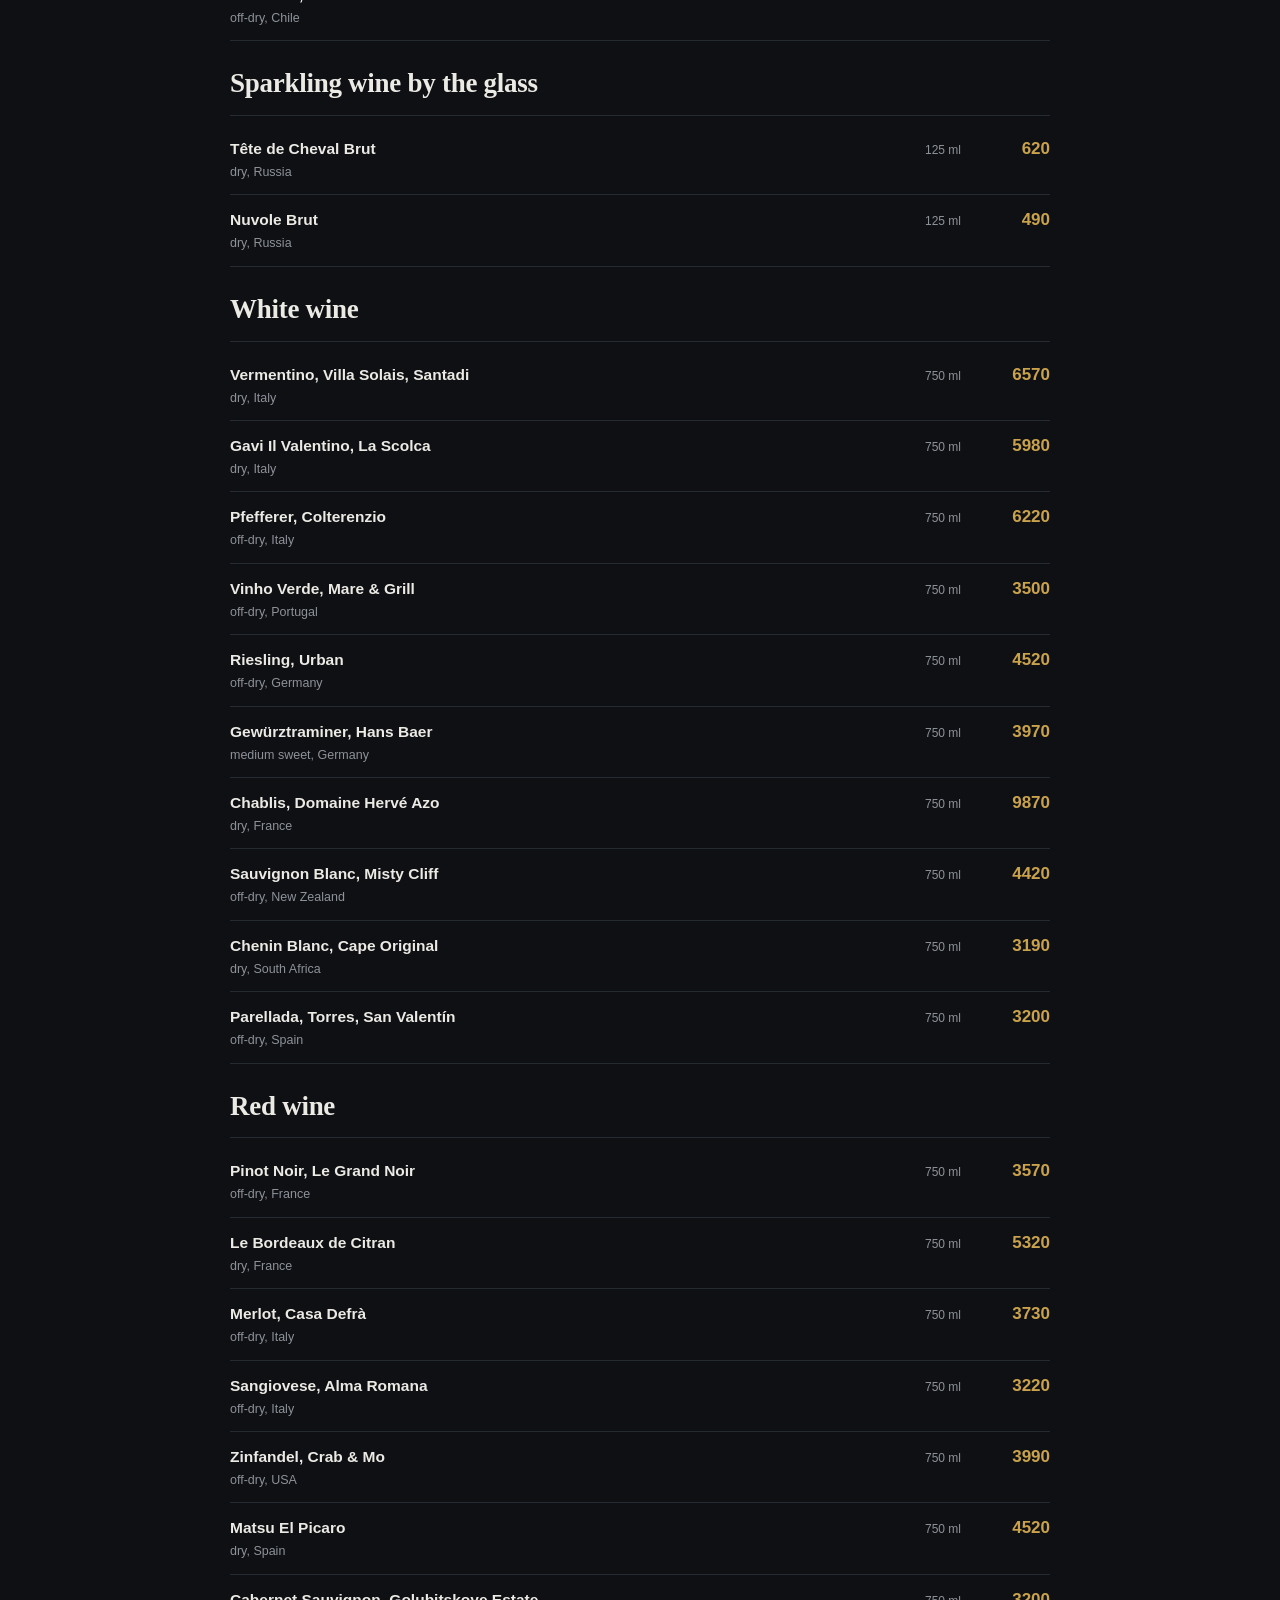
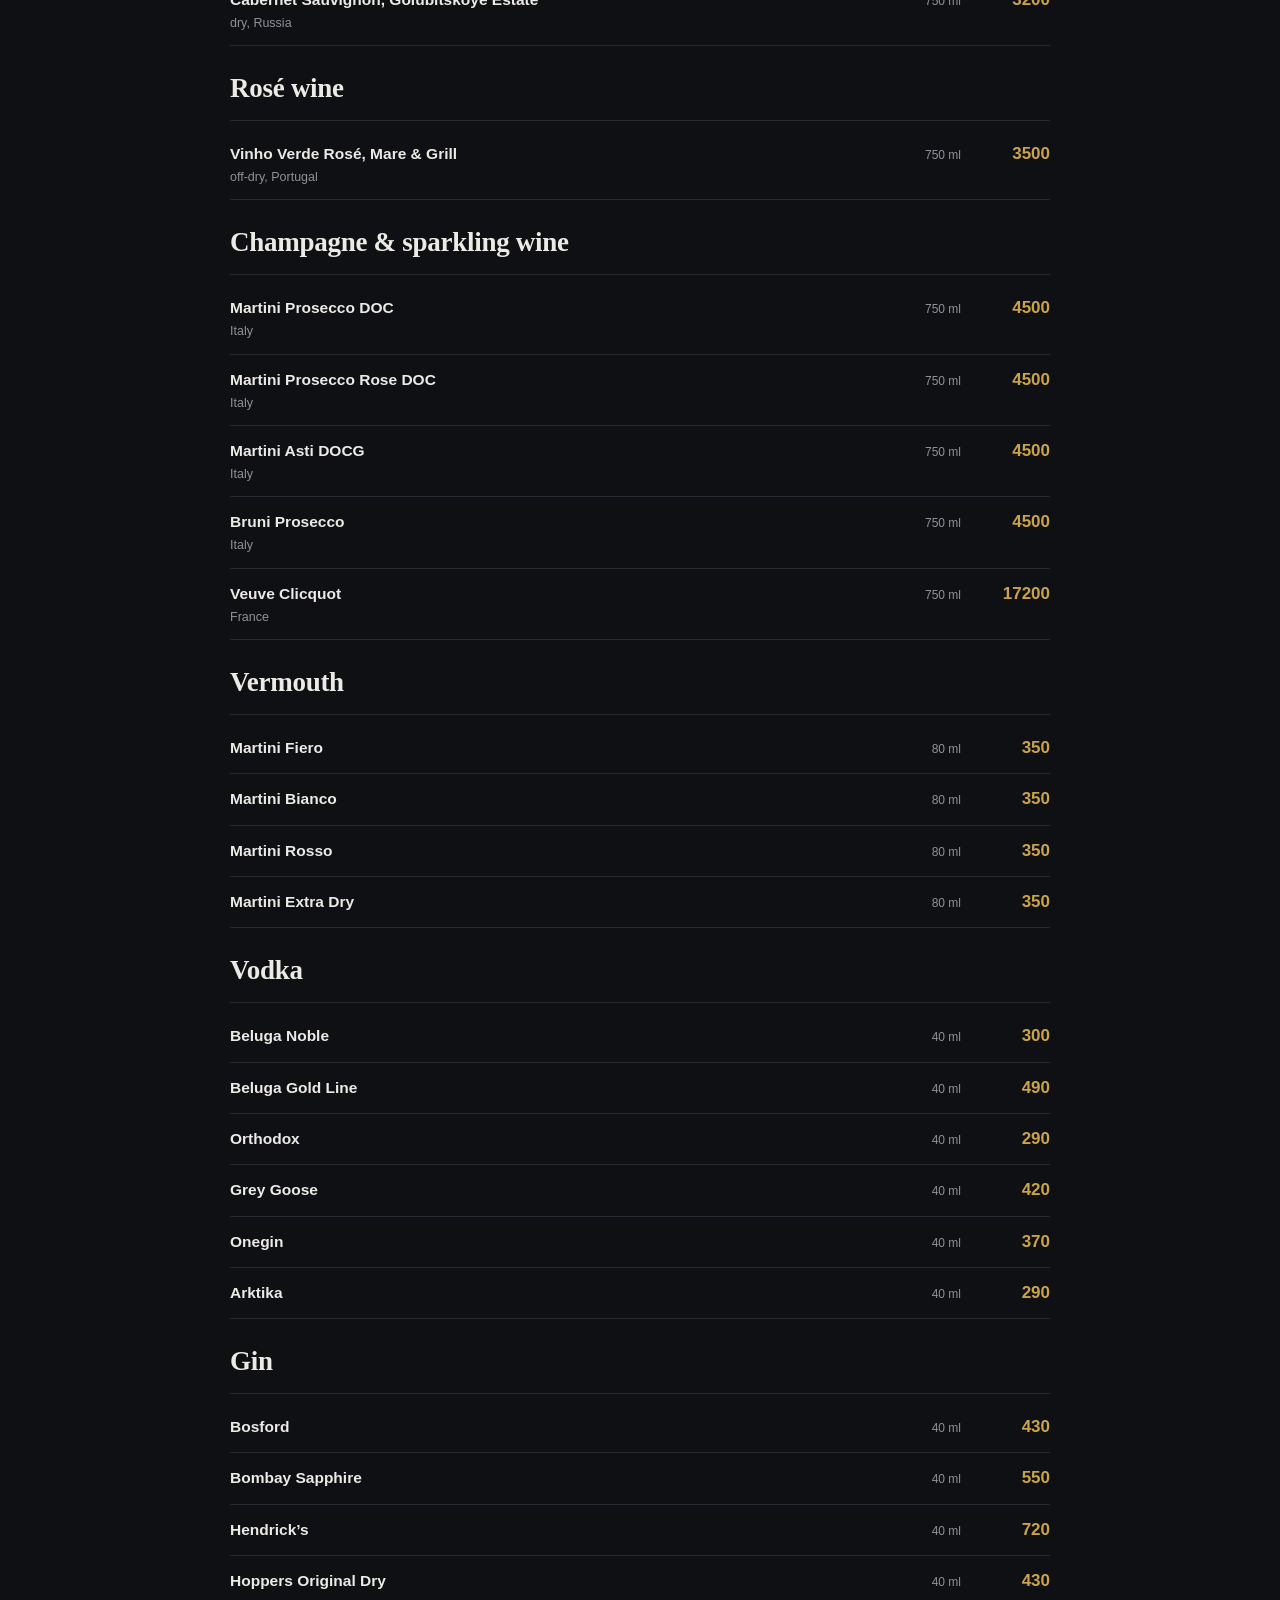
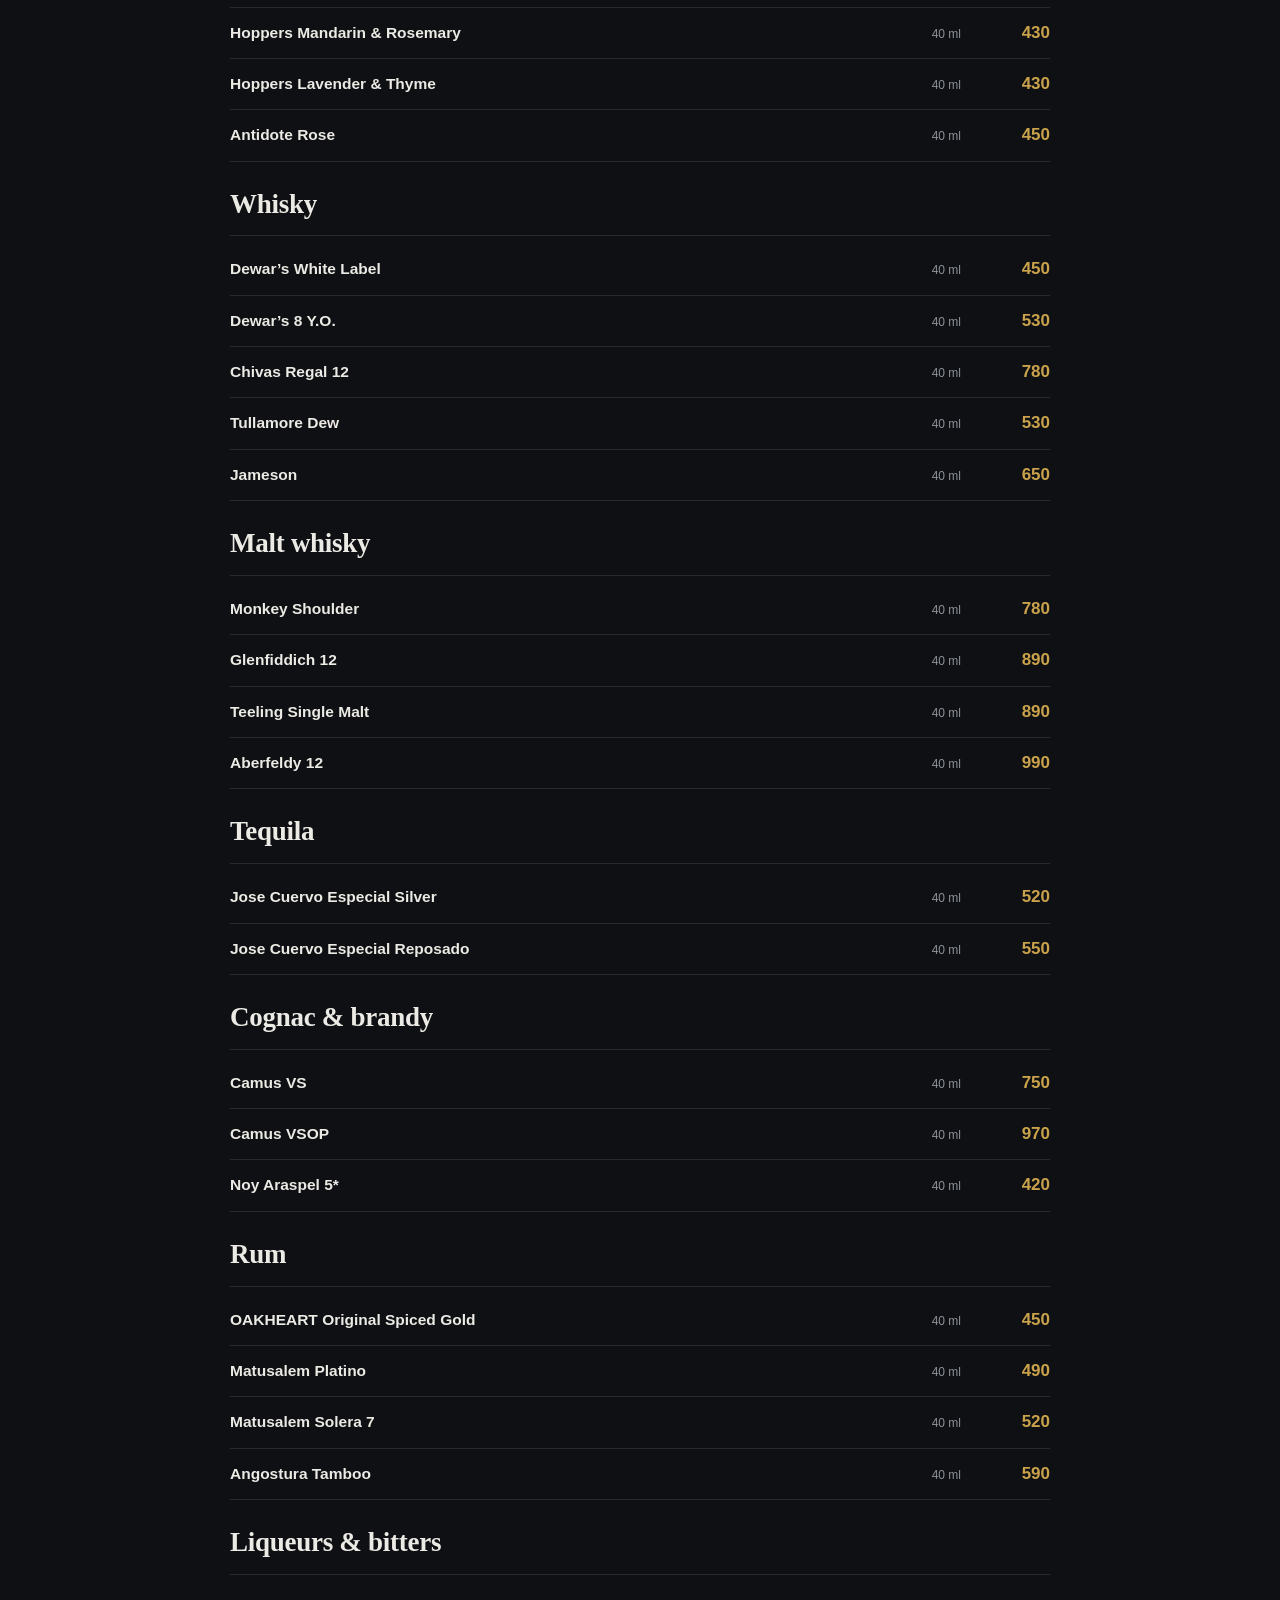
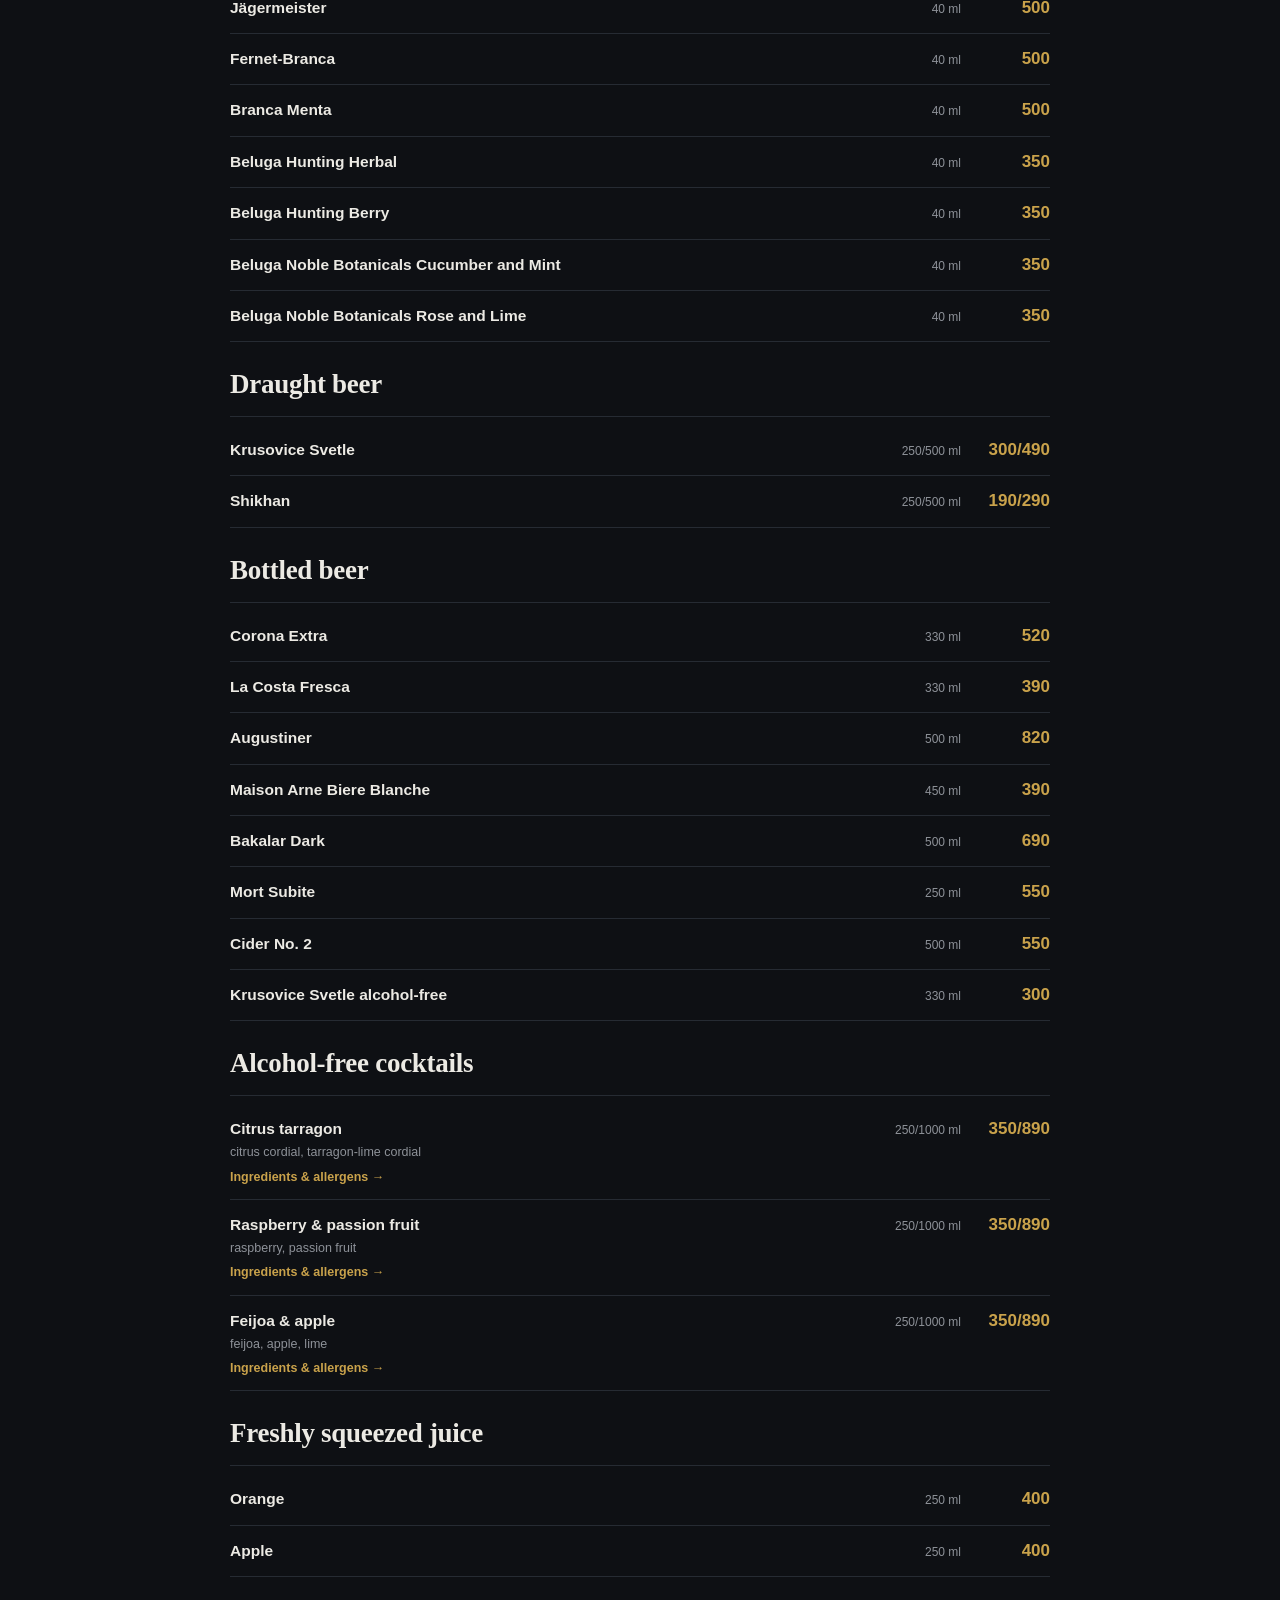
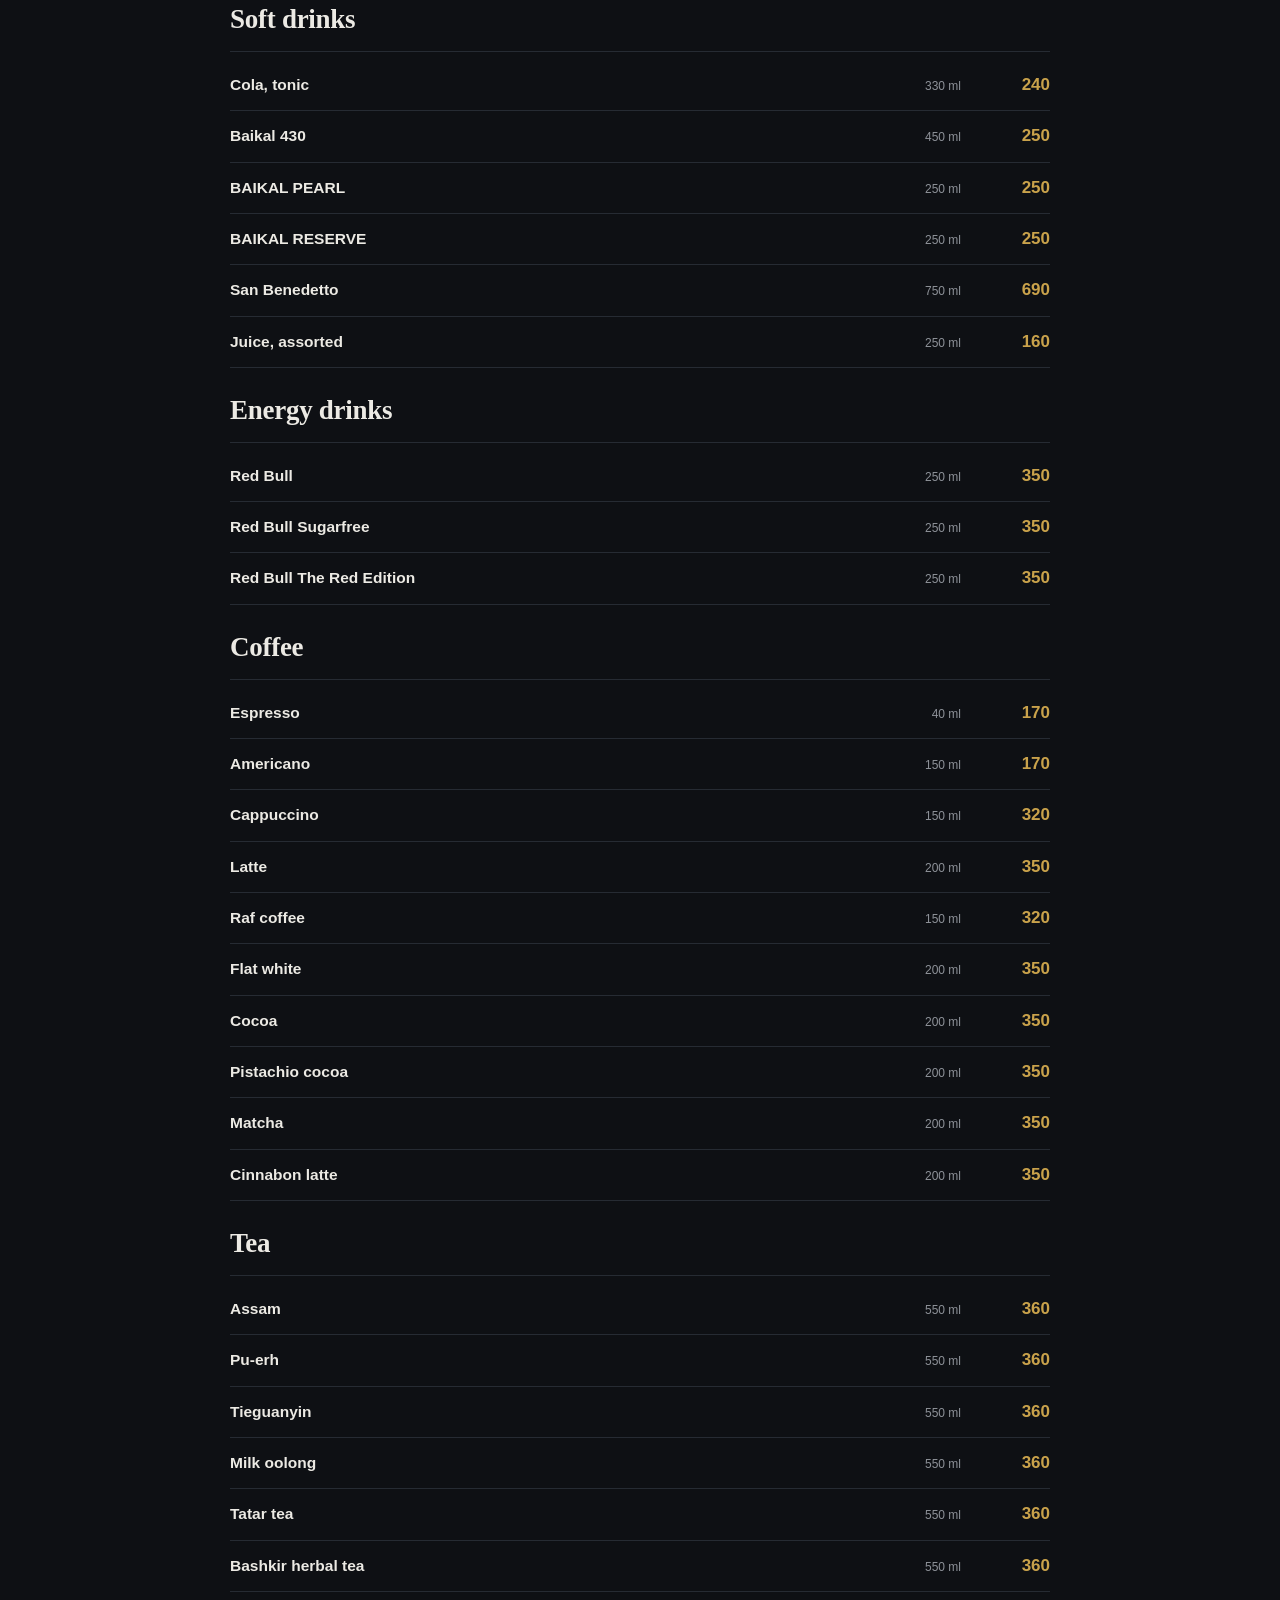
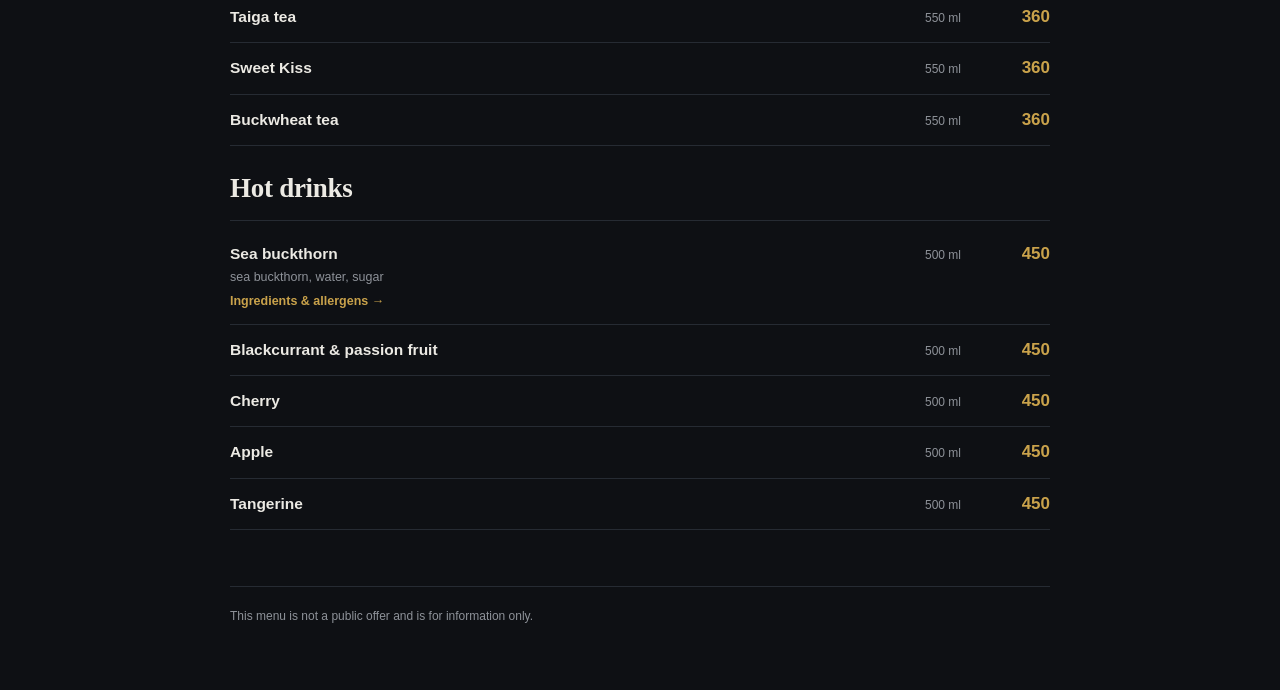
==== commit 76ae82bf: "Раздел «График»: смены барменов и барбеков по неделям пн–вс и часовка за месяц - Вкладка «График» у " ====
--- a/index.html
+++ b/index.html
@@ -120,6 +120,7 @@
       <button type="button" data-s="rev"   aria-pressed="false">Ревизия</button>
       <button type="button" data-s="lab"   aria-pressed="false">Этикетки</button>
       <button type="button" data-s="wo"    aria-pressed="false">Списания</button>
+      <button type="button" data-s="gr"    aria-pressed="false">График</button>
       <button type="button" data-s="mgr"   aria-pressed="false">Менеджер</button>
     </div>
     <h1 id="btTitle">Технологическая<br>карта</h1>
@@ -630,6 +631,14 @@
     <div id="ckList"></div>
   </div>
 
+  <div id="secGr" hidden>
+    <div class="modes grmon" id="grMon" role="group" aria-label="Месяц"></div>
+    <button type="button" class="wogo grgo" id="grEdit">Внести правки</button>
+    <p class="cktop grinfo" id="grInfo" role="status"></p>
+    <div id="grSum"></div>
+    <div id="grWeeks"></div>
+  </div>
+
   <div id="secFr" hidden>
     <p class="cktop" id="frInfo"></p>
     <div class="frlost" id="frLost" role="alert" hidden><p id="frLostT"></p><button type="button" class="link" id="frLostX">Понятно</button></div>
@@ -723,6 +732,7 @@
 <script src="js/mrev.js" defer></script>
 <script src="js/order.js" defer></script>
 <script src="js/open.js" defer></script>
+<script src="js/graph.js" defer></script>
 <script src="js/xlsx.js" defer></script>
 <script src="js/mgr.js" defer></script>
 <script src="js/mgr2.js" defer></script>
--- a/css/app.css
+++ b/css/app.css
@@ -1189,3 +1189,78 @@
 .mgrt .bll li{padding:9px 18px}
 .mgrt .bladd{padding:0 18px 16px}
 details.incmapd .bll li{padding:9px 4px}
+/* акт готов: «Скачать» — под актом, заметной жёлтой рамкой */
+#woDl{border:2px solid var(--accent);border-radius:10px;padding:10px 18px;color:var(--accent);font-weight:700;text-decoration:none;
+  box-shadow:0 0 0 3px rgba(201,162,75,.18)}
+#woDl:hover{background:rgba(201,162,75,.10)}
+
+/* ── График барменов и барбеков: неделя — таблица пн–вс, имя закреплено слева, на телефоне таблица листается вбок ── */
+.modes.sect{grid-template-columns:repeat(6,1fr)}
+@media (max-width:640px){.modes.sect{grid-template-columns:repeat(2,1fr)}}
+.modes.grmon{margin-bottom:12px}
+.grgo{margin-top:0}
+.grgo.on{background:transparent;color:var(--accent)}
+.grinfo:empty{display:none}
+.grsum table{font-size:14px}
+.grsum td{padding:9px 16px}
+.grsum tr.grtot td{border-top:1px solid var(--line);color:var(--accent);font-weight:700}
+.grleg{margin:0;padding:12px 16px 14px;border-top:1px solid var(--line);font-size:12.5px;color:var(--muted);line-height:1.9}
+.grleg span{display:inline-block;padding:0 7px;border-radius:6px;font-weight:700;line-height:1.6}
+.grleg .gr-m{background:rgba(201,162,75,.16);color:#E9C878}
+.grleg .gr-e{background:rgba(124,112,226,.2);color:#BDB5F5}
+.grleg .gr-x{background:rgba(96,165,214,.17);color:#A8D3F0}
+.grwrap{overflow-x:auto;-webkit-overflow-scrolling:touch}
+.grt{min-width:600px;table-layout:fixed;font-size:13px}
+.grt th,.grt td{padding:8px 3px;text-align:center;vertical-align:middle;border-bottom:1px solid var(--line)}
+.grt thead th{padding:10px 3px 8px;letter-spacing:.06em}
+.grt thead th.grd span{display:block}
+.grt thead th.grd b{display:block;font-size:13px;letter-spacing:0;color:var(--fg);margin-top:2px}
+.grt thead th.grx b,.grt thead th.grx span{opacity:.45}
+.grt thead th.grnow b,.grt thead th.grnow span{color:var(--accent);opacity:1}
+.grt .grn{position:sticky;left:0;z-index:1;width:104px;background:var(--surface);text-align:left;padding-left:12px;font-weight:600;font-size:13.5px;
+  text-transform:none;letter-spacing:0;overflow:hidden;text-overflow:ellipsis;white-space:nowrap}
+.grt thead .grn{font-size:9.5px;letter-spacing:.13em;text-transform:uppercase}
+.grt .grh{width:52px;font-weight:700;color:var(--accent);font-variant-numeric:tabular-nums}
+.grt td.grc{font-weight:700;font-size:12.5px;white-space:nowrap;font-variant-numeric:tabular-nums}
+.grt td.gr-m{background:rgba(201,162,75,.16);color:#E9C878}
+.grt td.gr-e{background:rgba(124,112,226,.2);color:#BDB5F5}
+.grt td.gr-x{background:rgba(96,165,214,.17);color:#A8D3F0}
+.grt td.gron{box-shadow:inset 0 0 0 2px var(--accent)}
+.grt td.grc button{width:100%;min-height:38px;padding:0 2px;border:1px dashed var(--line);border-radius:8px;background:none;color:inherit;
+  font:inherit;cursor:pointer}
+.grt td.grc.gr-m button,.grt td.grc.gr-e button,.grt td.grc.gr-x button{border-color:transparent}
+.grt td.grc button:focus-visible{outline:2px solid var(--accent);outline-offset:1px}
+.grt td.grnone{color:var(--muted);text-align:left;padding-left:12px}
+.grt .grn input.grname{width:100%;min-width:0;font:600 16px var(--sans);color:var(--fg);background:var(--surface-2);border:1px solid var(--line);
+  border-radius:8px;padding:6px 7px}   /* 16px — iPhone не увеличивает страницу */
+.grt .grn input.grname:focus{outline:none;border-color:var(--accent)}
+.grt.ed .grn{width:128px;padding-left:8px}
+.grt td.grc .grb::before{content:"–"}
+/* телефон, просмотр: вся неделя на экране — начало и конец смены друг под другом; правка листается вбок */
+@media (max-width:640px){
+  .grt:not(.ed){min-width:0}
+  .grt:not(.ed) .grn{width:86px;padding-left:8px;font-size:12.5px}
+  .grt:not(.ed) .grh{width:36px;font-size:12px}
+  .grt:not(.ed) thead th.grh{font-size:9px;letter-spacing:0}
+  .grt:not(.ed) td.grc{font-size:11.5px}
+  .grt:not(.ed) thead .grn{font-size:9.5px}
+  .grt:not(.ed) thead th{letter-spacing:.02em}
+  .grt:not(.ed) thead th.grd b{font-size:12px}
+  .grt:not(.ed) td.grc span{display:block;line-height:1.2}
+  .grt:not(.ed) td.grc .grb::before{content:none}
+}
+.grfoot{display:flex;justify-content:space-between;gap:12px;padding:12px 16px 14px;border-top:1px solid var(--line)}
+.grfoot button:only-child{margin-left:auto}
+.grf{padding:14px 16px 4px;border-top:1px solid var(--line);background:var(--surface-2)}
+.grft{margin:0 0 10px;font-size:15px}
+.modes.grk{grid-template-columns:repeat(3,1fr);margin-bottom:12px}
+.grq{display:flex;gap:18px;margin:0 0 10px}
+.grq button[aria-pressed="true"]{text-decoration:underline;text-underline-offset:4px}
+.grtimes{display:flex;flex-wrap:wrap;align-items:flex-end;gap:12px}
+.grtime{display:flex;flex-direction:column;gap:4px;font-size:12px;color:var(--muted);font-weight:600}
+.grtime input{font:600 16px var(--sans);color:var(--fg);background:var(--surface);border:1px solid var(--line);border-radius:10px;padding:10px 12px;min-width:132px}
+.grend{margin:0 0 12px;color:var(--muted);font-size:14px}
+.grend b{color:var(--fg)}
+.grlen{margin:10px 0 0;color:var(--accent);font-weight:700;min-height:1.2em}
+.grf .refbtns{display:flex;align-items:center;gap:18px}
+.grf .refbtns .wogo{width:auto;flex:1}
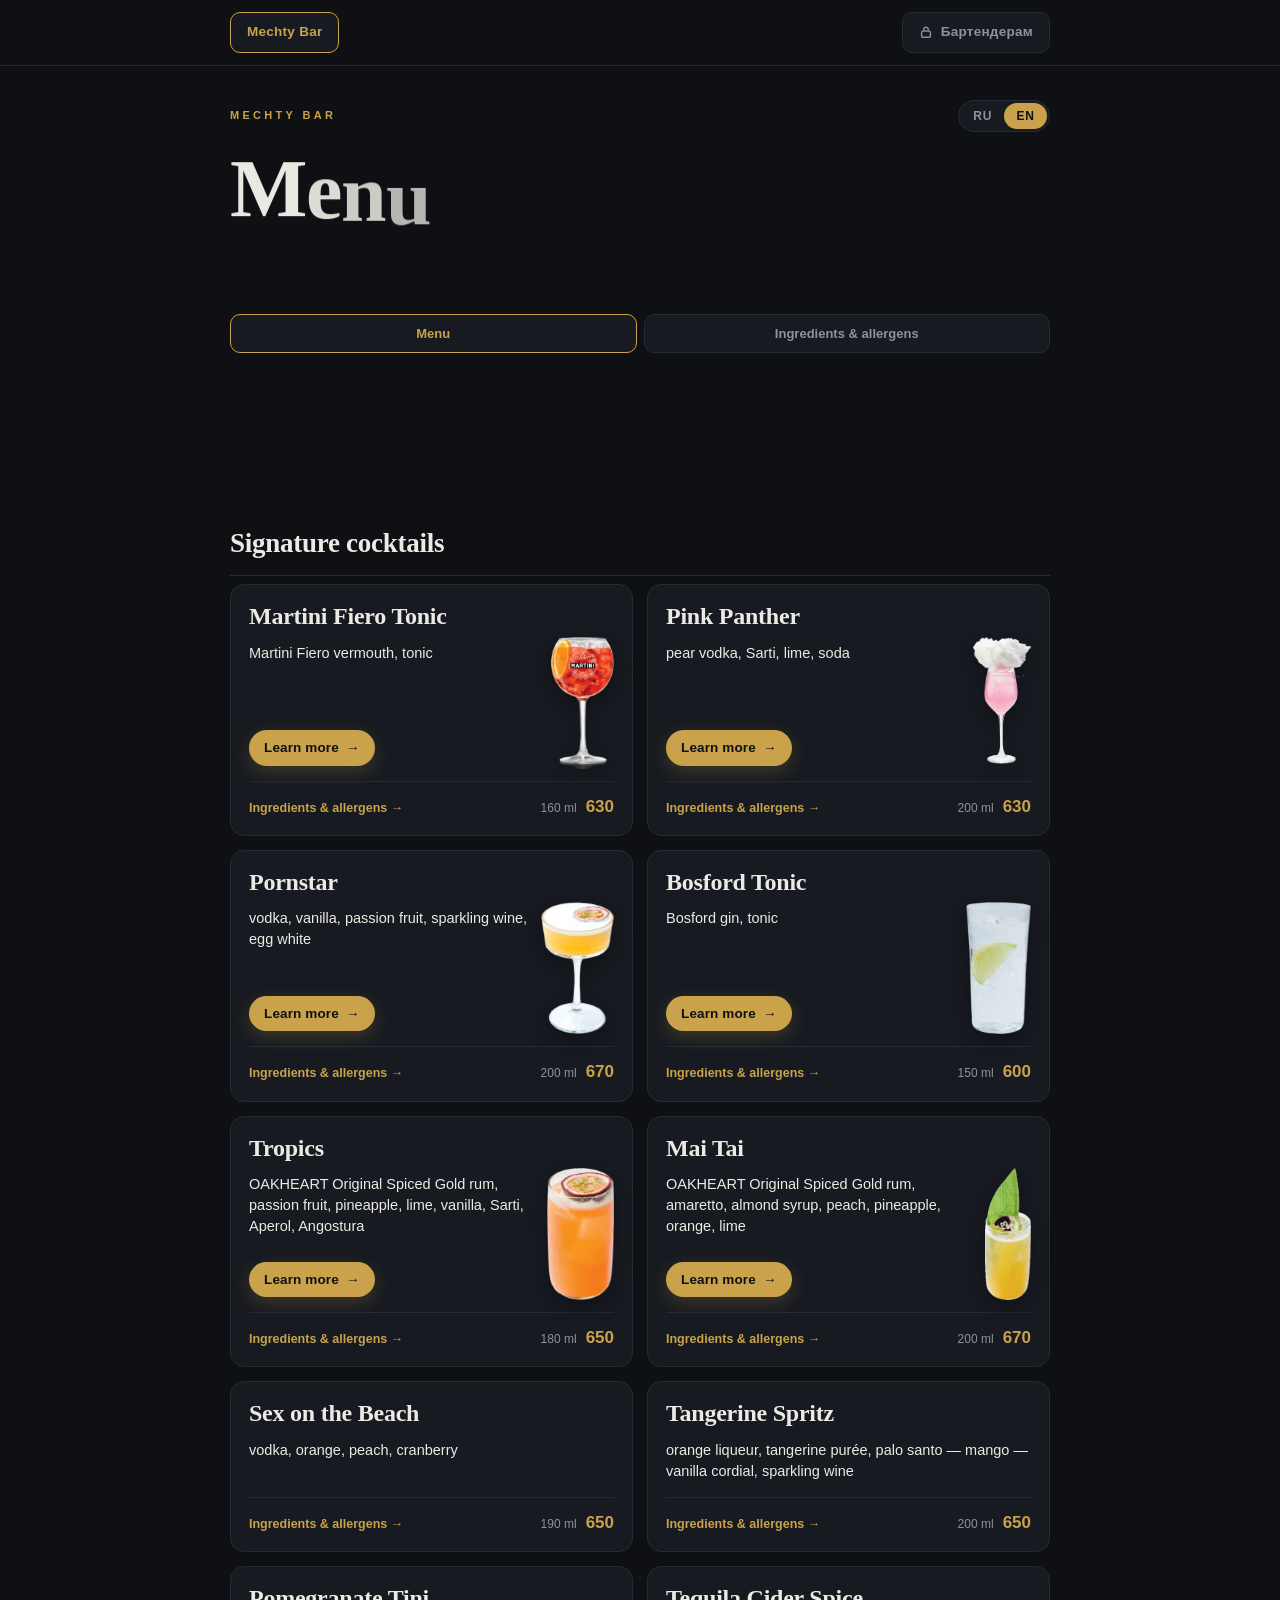
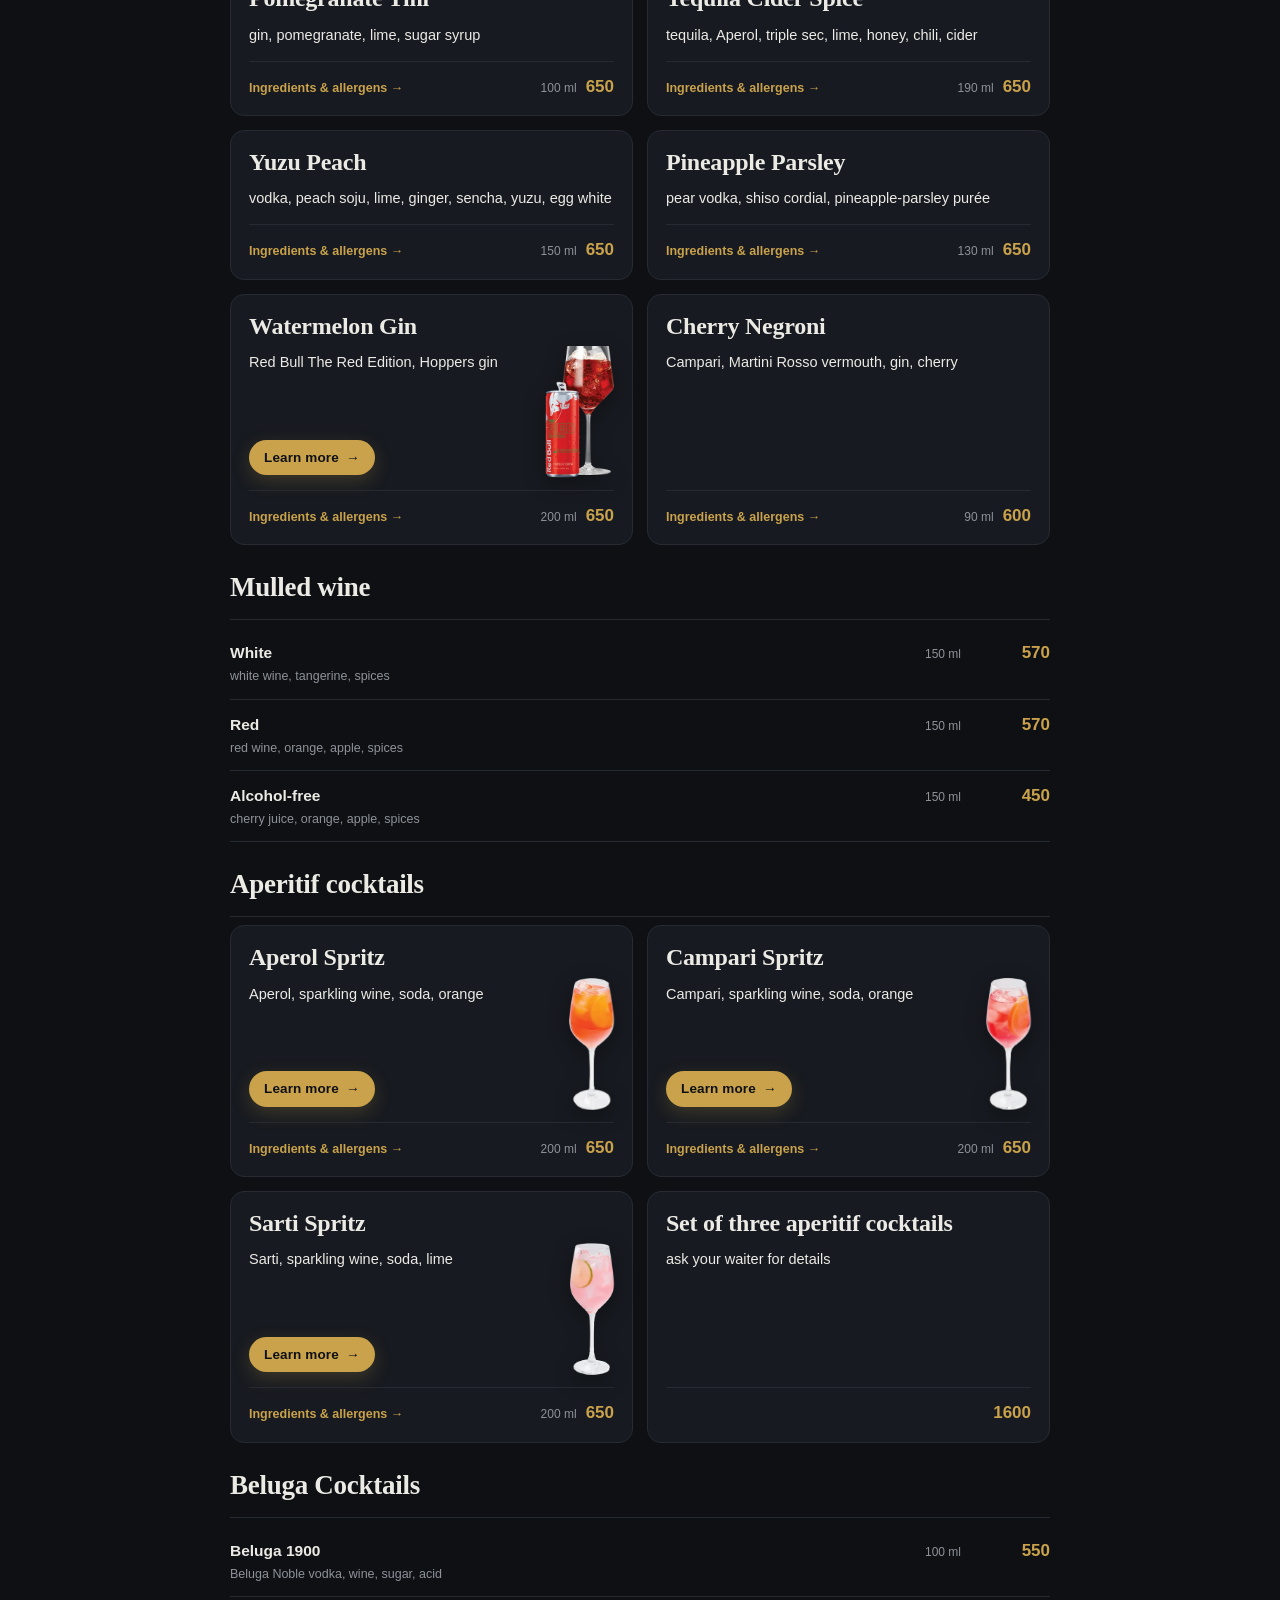
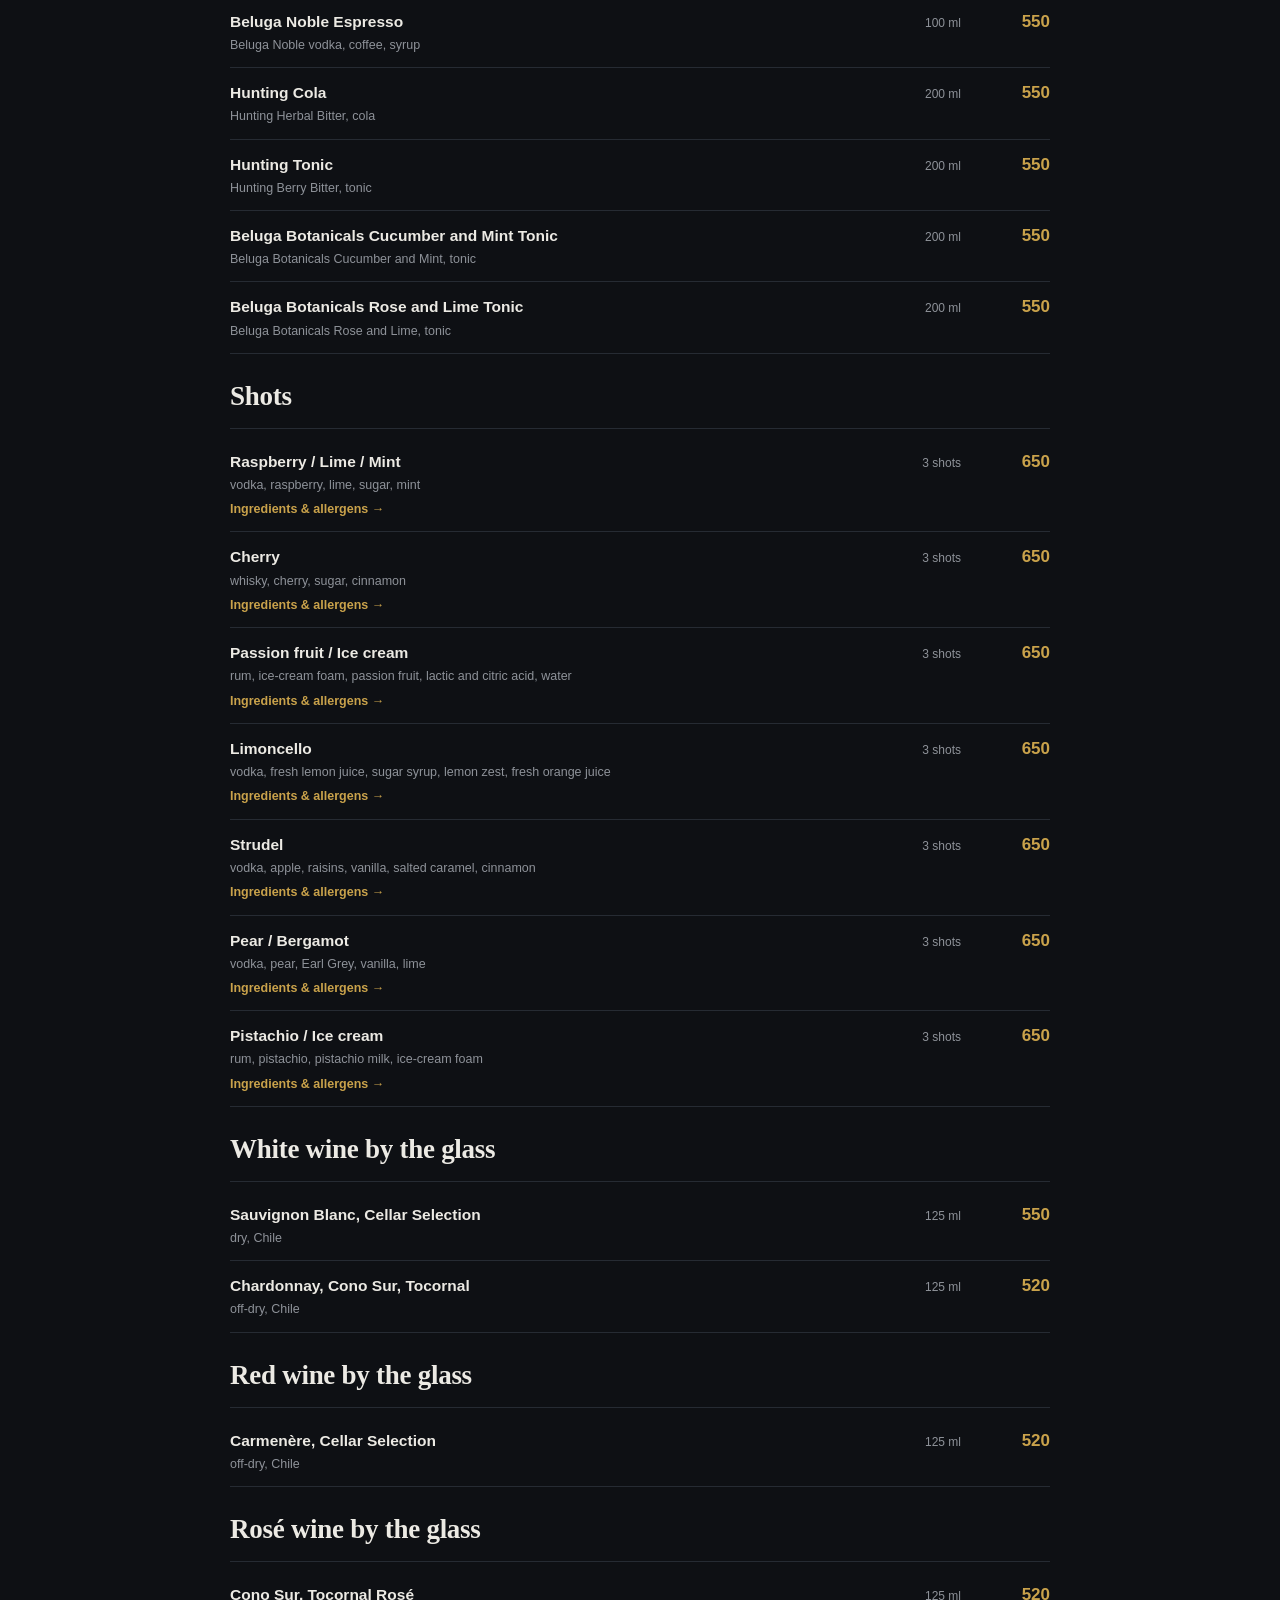
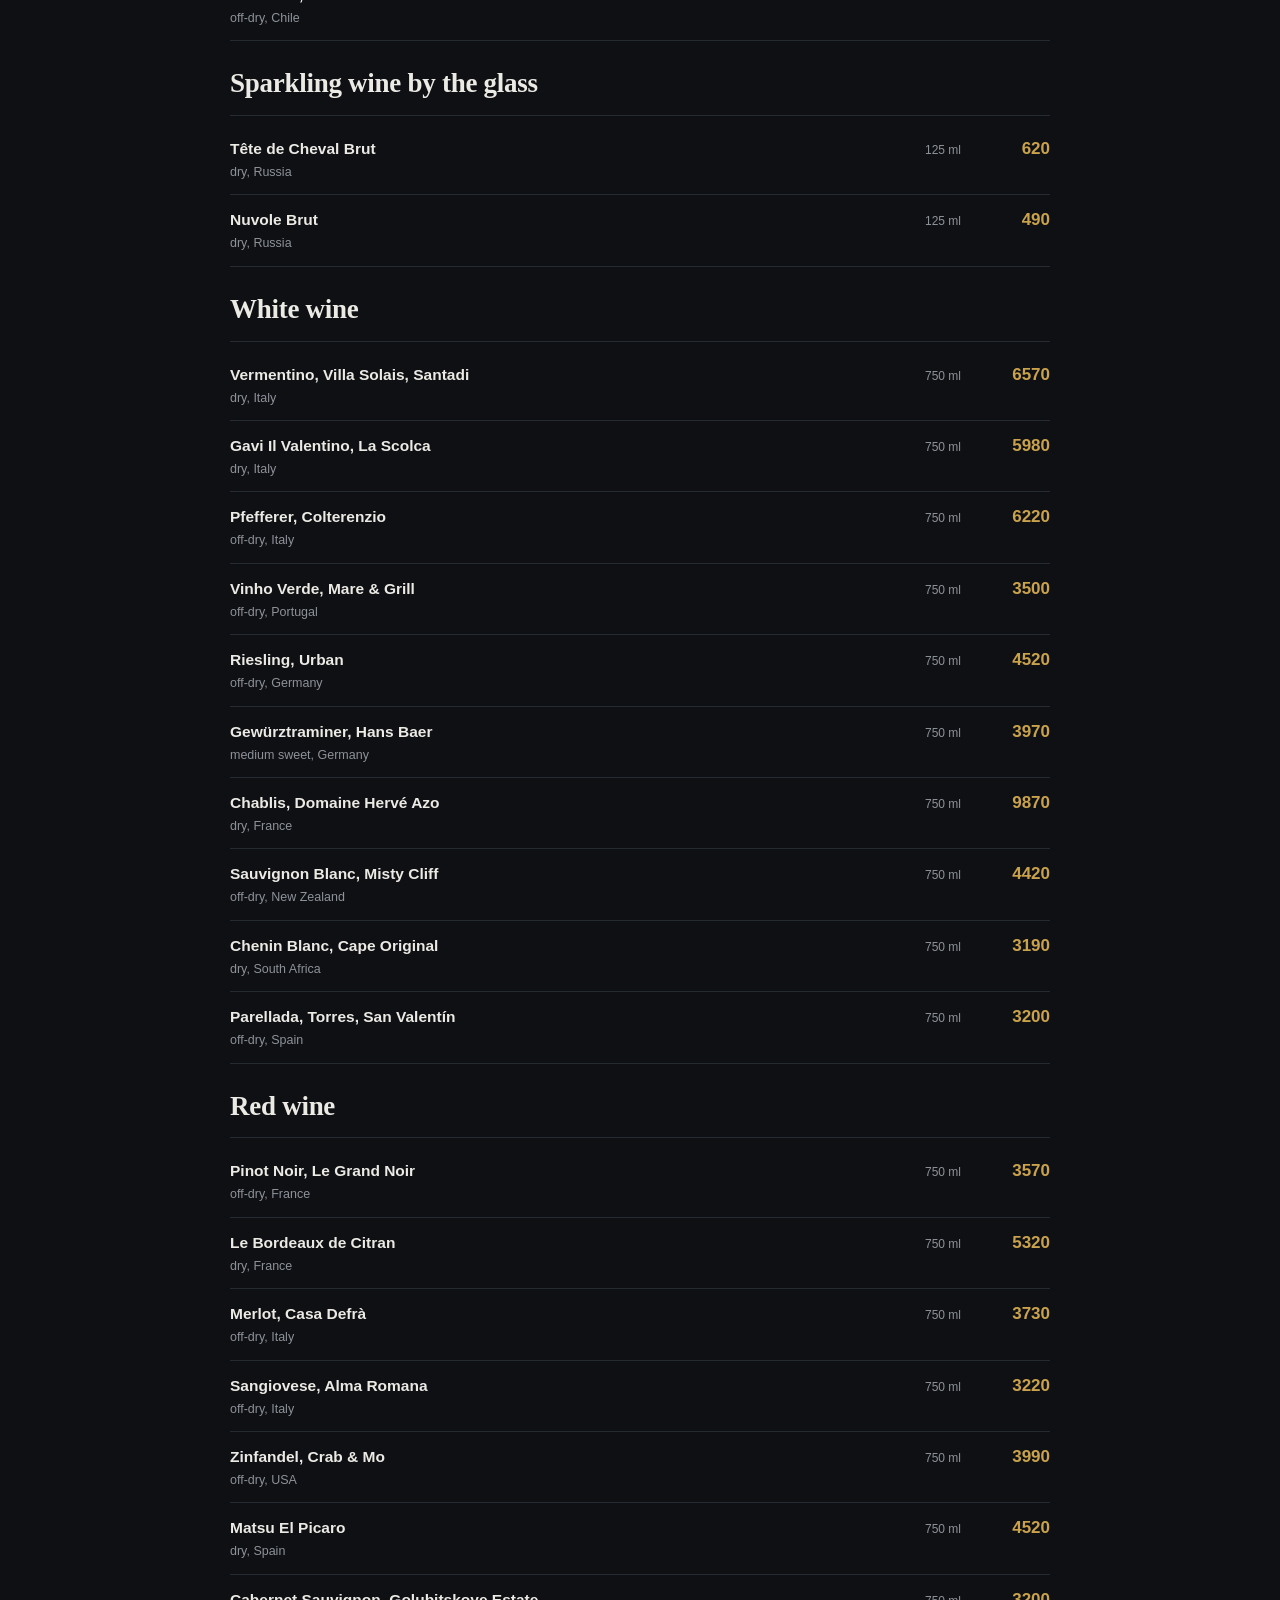
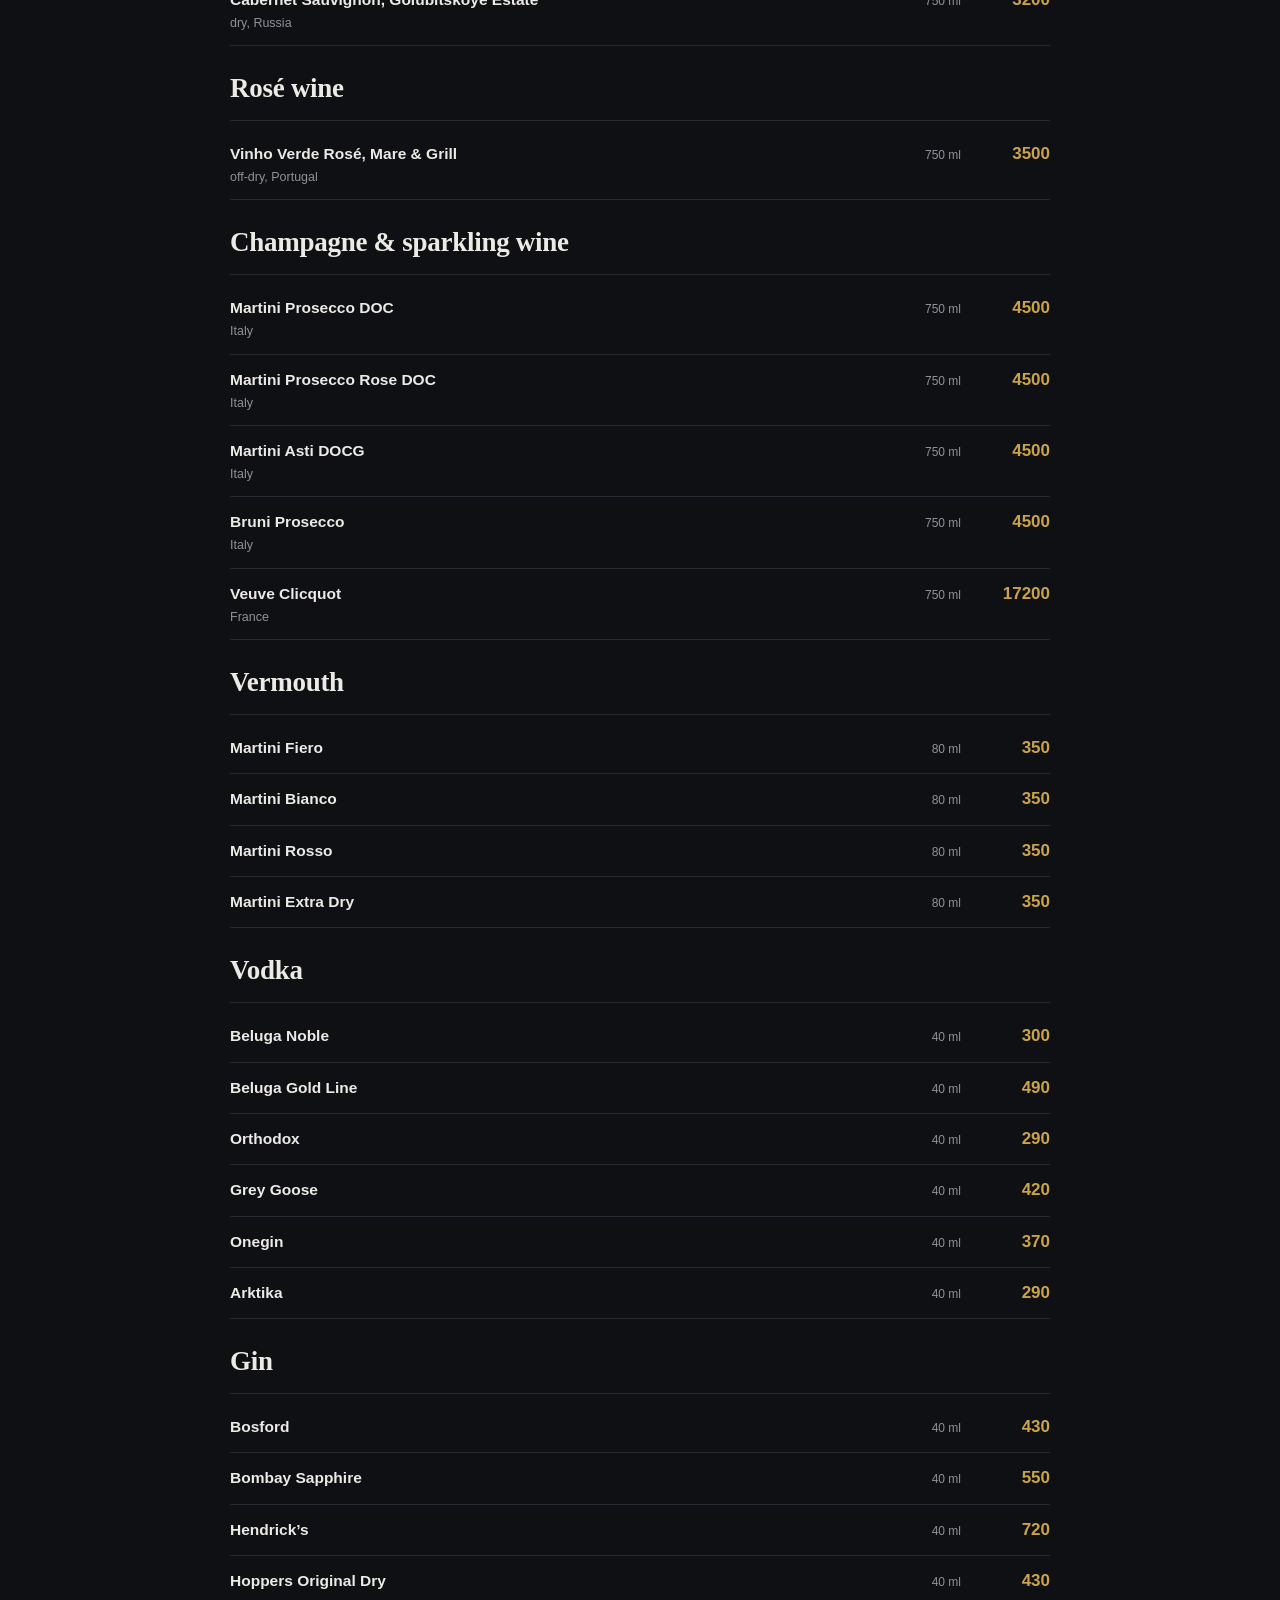
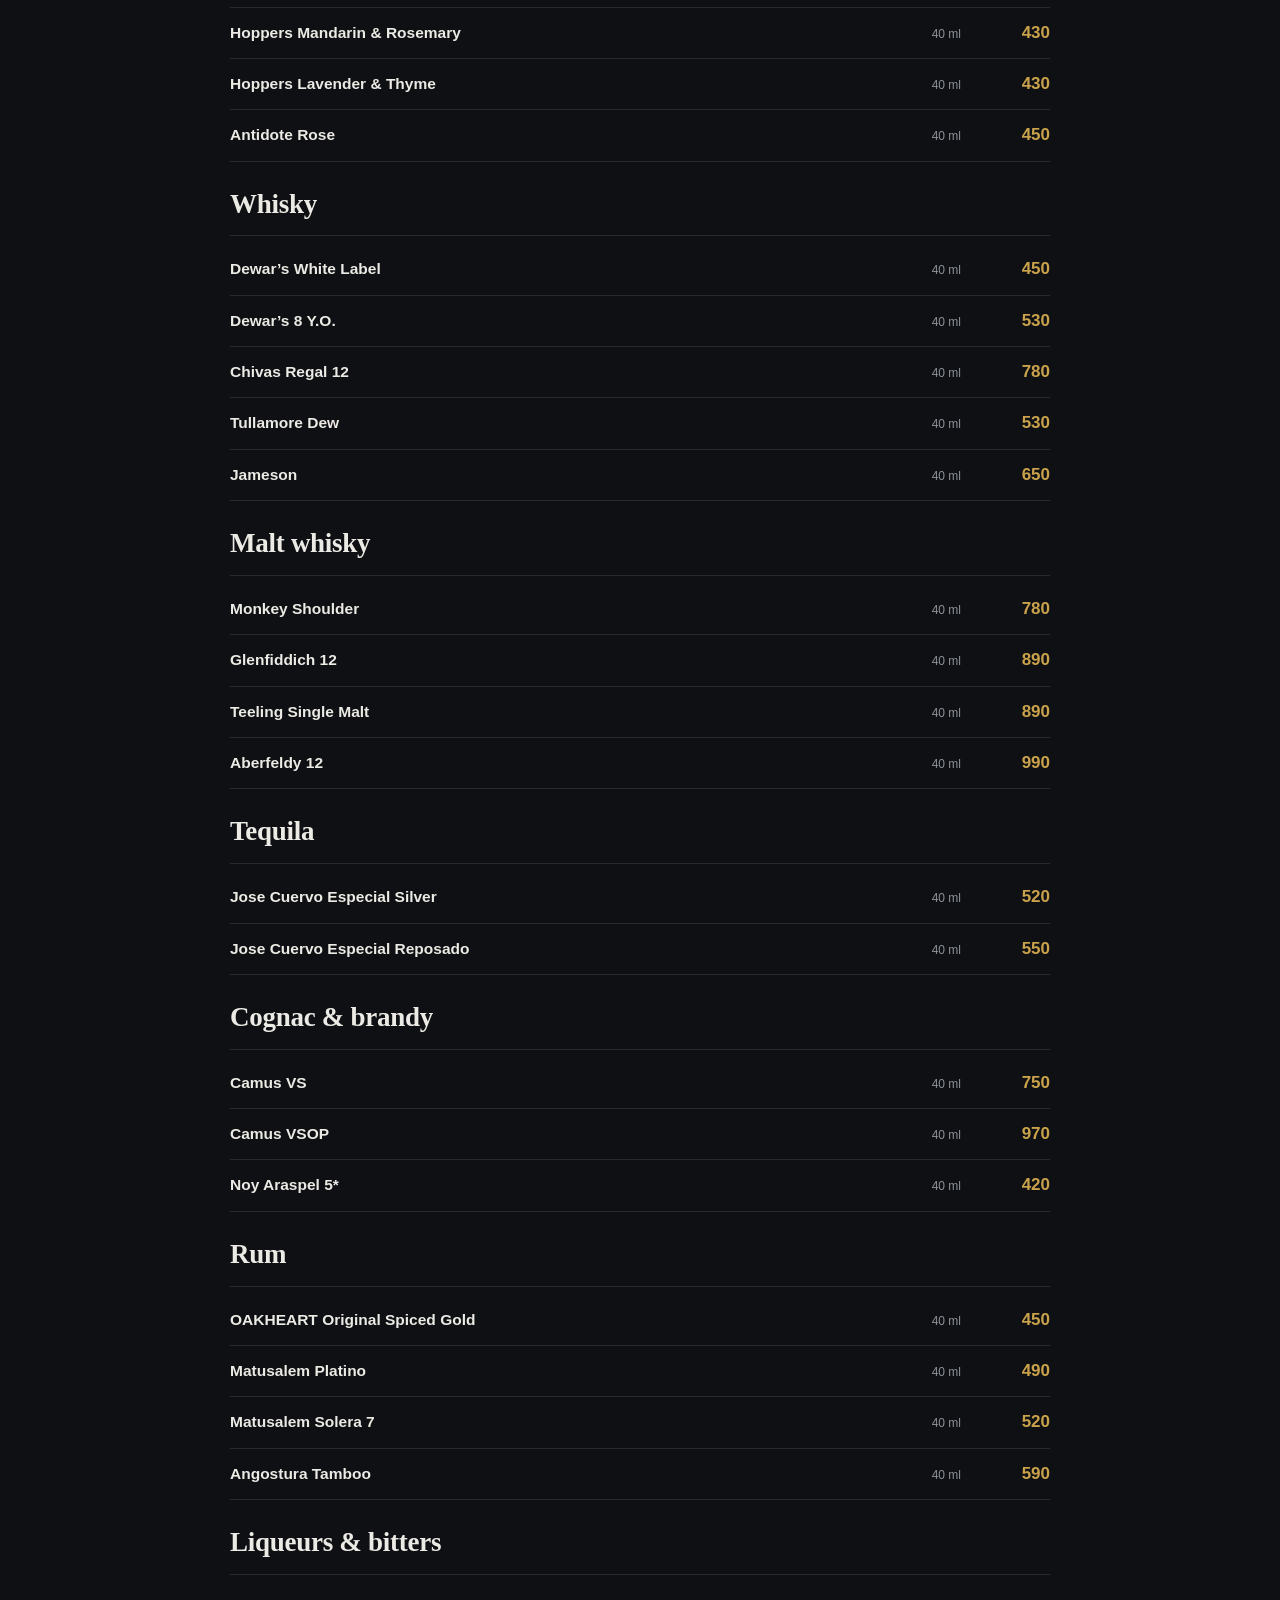
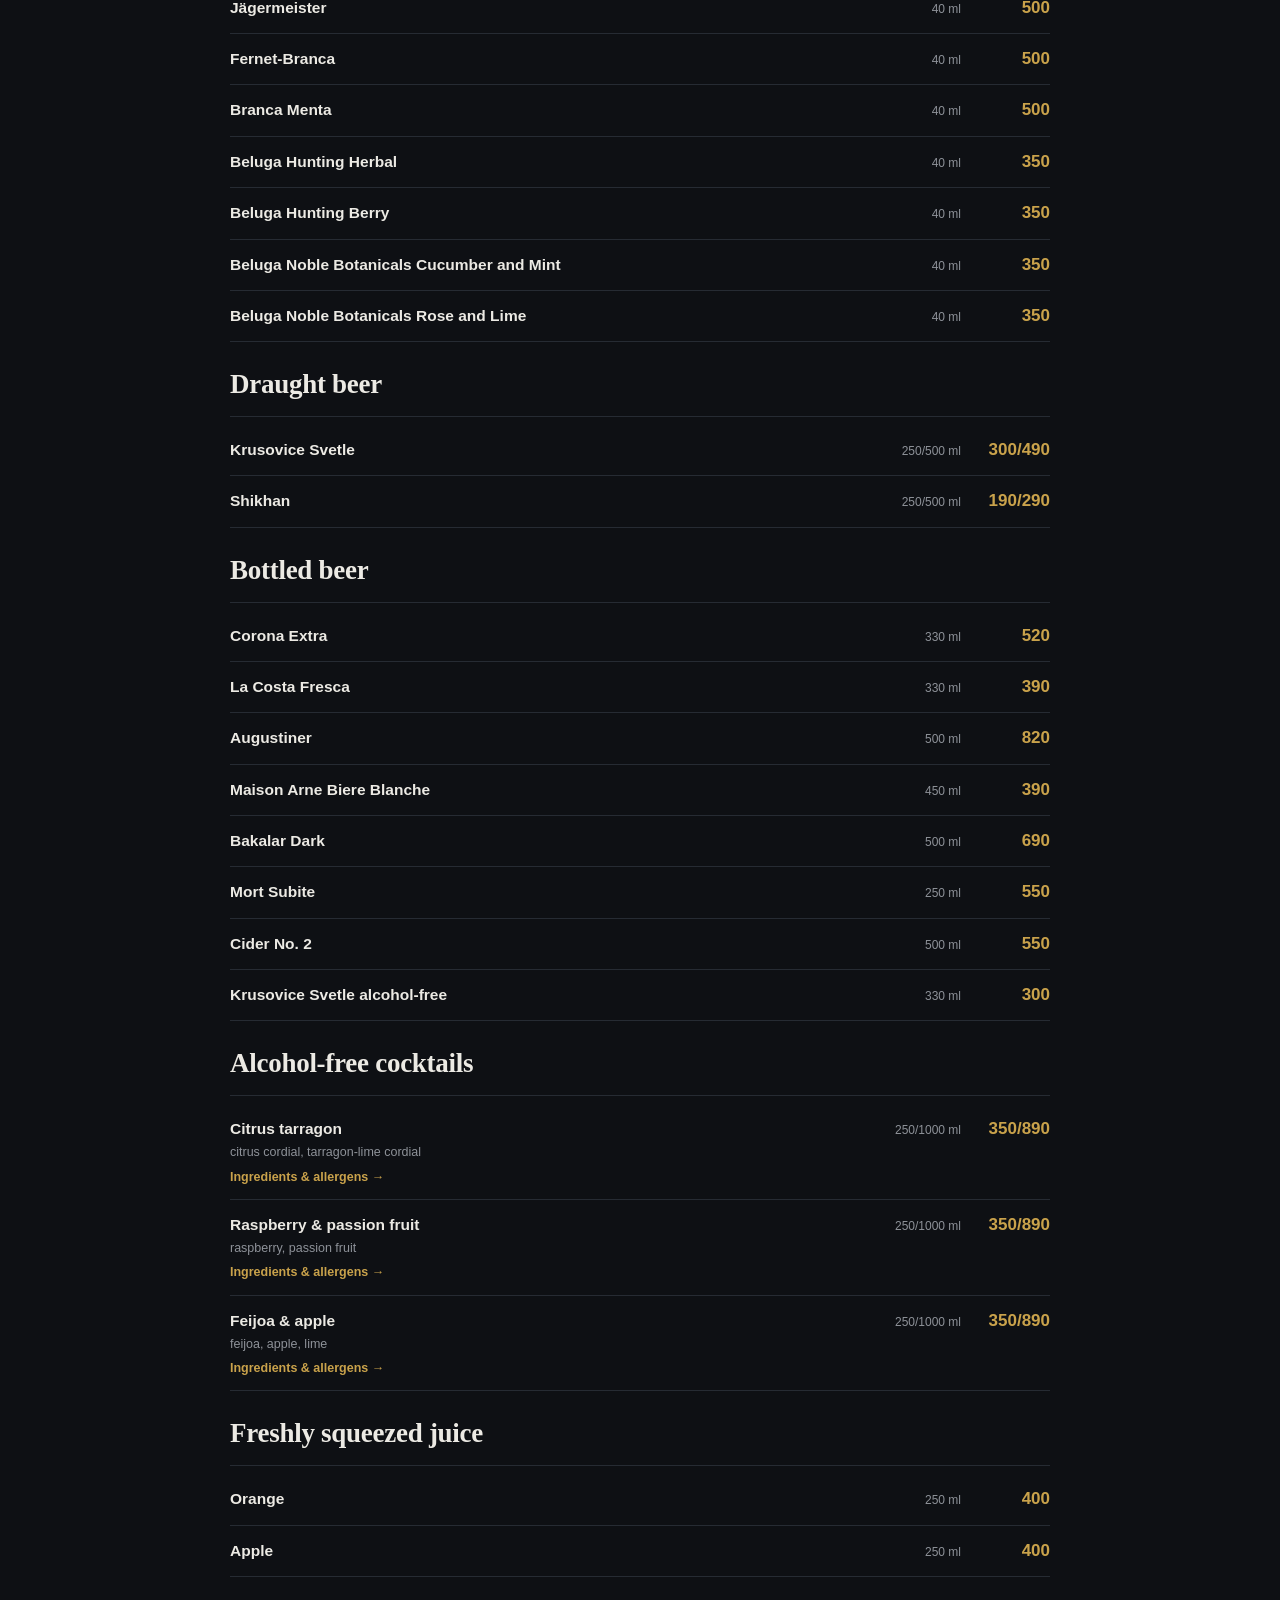
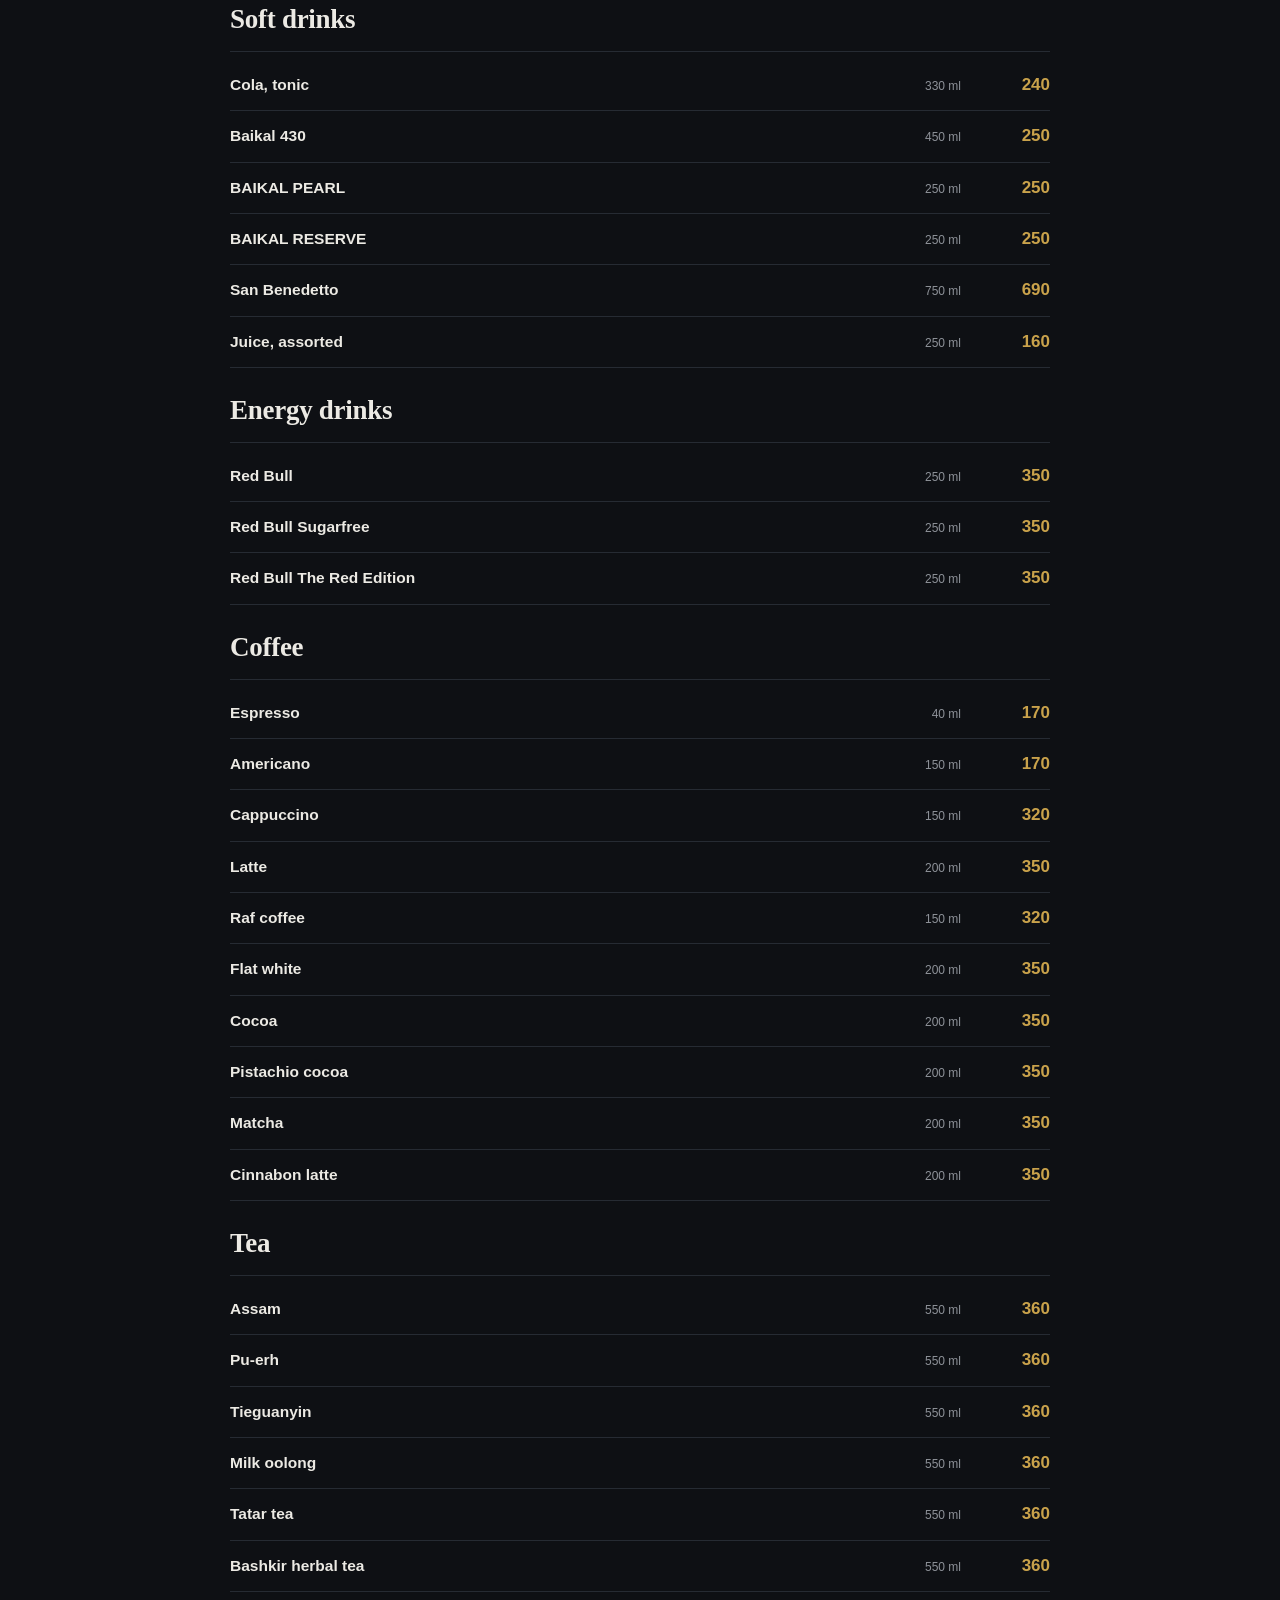
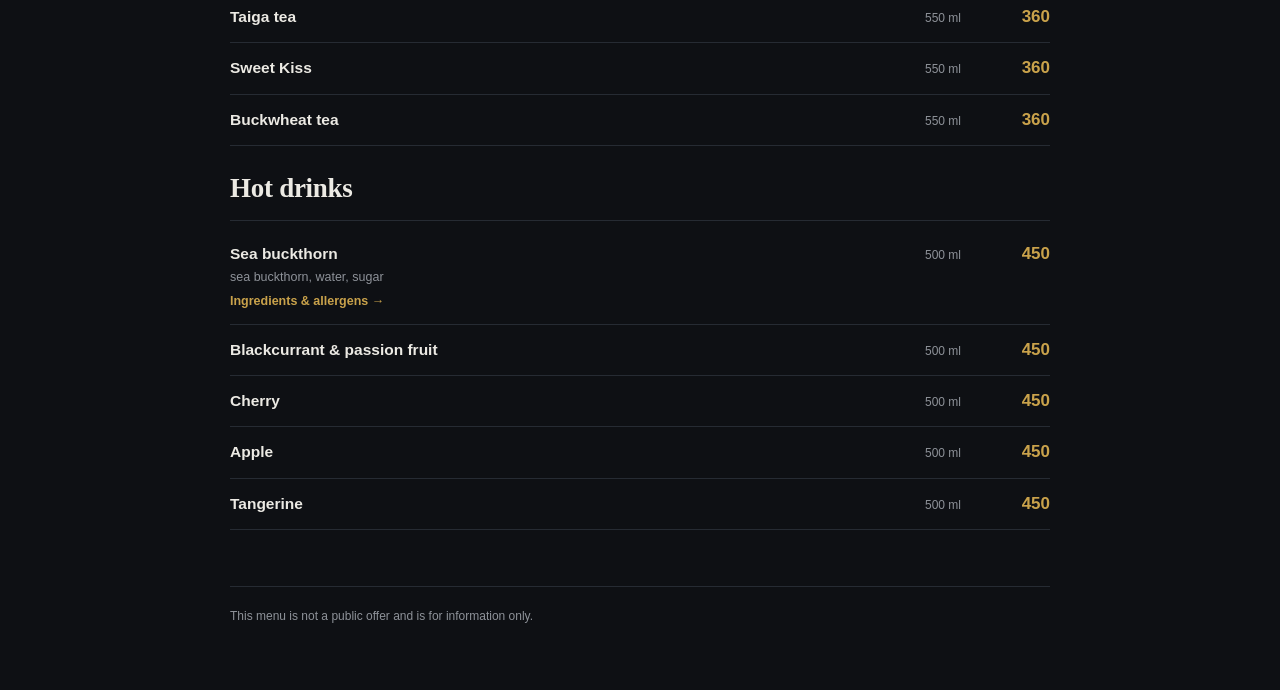
==== commit 34f66b34: "Холодильники: журнал по QR без пароля — свежая картинка, как бумажный бланк; PNG в карточке - QR на " ====
--- a/index.html
+++ b/index.html
@@ -685,6 +685,22 @@
   </footer>
 </main>
 
+<!-- ── Журнал холодильника по QR — открыто всем (проверка), без пароля ── -->
+<main class="wrap narrow" id="viewFr" hidden>
+  <header>
+    <p class="mark">Бар «Мечты» · журнал температуры</p>
+    <h1 id="fpName"></h1>
+    <p class="lede" id="fpWhere"></p>
+  </header>
+  <div class="fptoday" id="fpToday" role="status"></div>
+  <div class="frmh fpmh"><button type="button" class="frmb" id="fpPrev" aria-label="Предыдущий месяц">‹</button><b id="fpMon"></b>
+    <button type="button" class="frmb" id="fpNext" aria-label="Следующий месяц">›</button></div>
+  <p class="cktop fpinfo" id="fpInfo"></p>
+  <div class="fpsheet" id="fpSheet"><img id="fpImg" alt="" width="1240" height="1754"></div>
+  <button type="button" class="wogo" id="fpSave">Сохранить PNG</button>
+  <button type="button" class="link fpbt" id="fpBt">Я бармен — внести показание</button>
+</main>
+
 <dialog id="frQrDlg" class="frqrd" aria-labelledby="frQrT">
   <div class="frqr">
     <h2 class="h3" id="frQrT"></h2>
--- a/css/app.css
+++ b/css/app.css
@@ -1264,3 +1264,19 @@
 .grlen{margin:10px 0 0;color:var(--accent);font-weight:700;min-height:1.2em}
 .grf .refbtns{display:flex;align-items:center;gap:18px}
 .grf .refbtns .wogo{width:auto;flex:1}
+
+/* ── Журнал холодильника по QR (без входа): последнее показание крупно, лист-бланк картинкой ── */
+.fptoday{margin:22px 0 0;padding:16px 18px;border:1px solid var(--line);border-radius:14px;background:var(--surface);display:flex;align-items:baseline;gap:14px;flex-wrap:wrap}
+.fptoday:empty{display:none}
+.fpt{font:700 44px/1 var(--sans);color:var(--fg);font-variant-numeric:tabular-nums}
+.fpt small{font-size:20px;color:var(--muted);font-weight:600}
+.fpw{color:var(--muted);font-size:14.5px;line-height:1.45}
+.fpmh{margin-top:14px;border:1px solid var(--line);border-radius:12px}
+.fpinfo{margin-top:10px}
+.fpsheet{margin-top:8px;border-radius:10px;overflow:hidden;background:#fff;cursor:zoom-in;box-shadow:0 10px 30px rgba(0,0,0,.35)}
+.fpsheet img{display:block;width:100%;height:auto}
+.fpsheet.zoom{overflow:auto;cursor:zoom-out;max-height:80vh}
+.fpsheet.zoom img{width:1240px;max-width:none}
+#viewFr .wogo{margin-top:18px}
+.fpbt{display:block;margin:16px auto 0}
+.frpaper{border-top:0;padding-top:0}
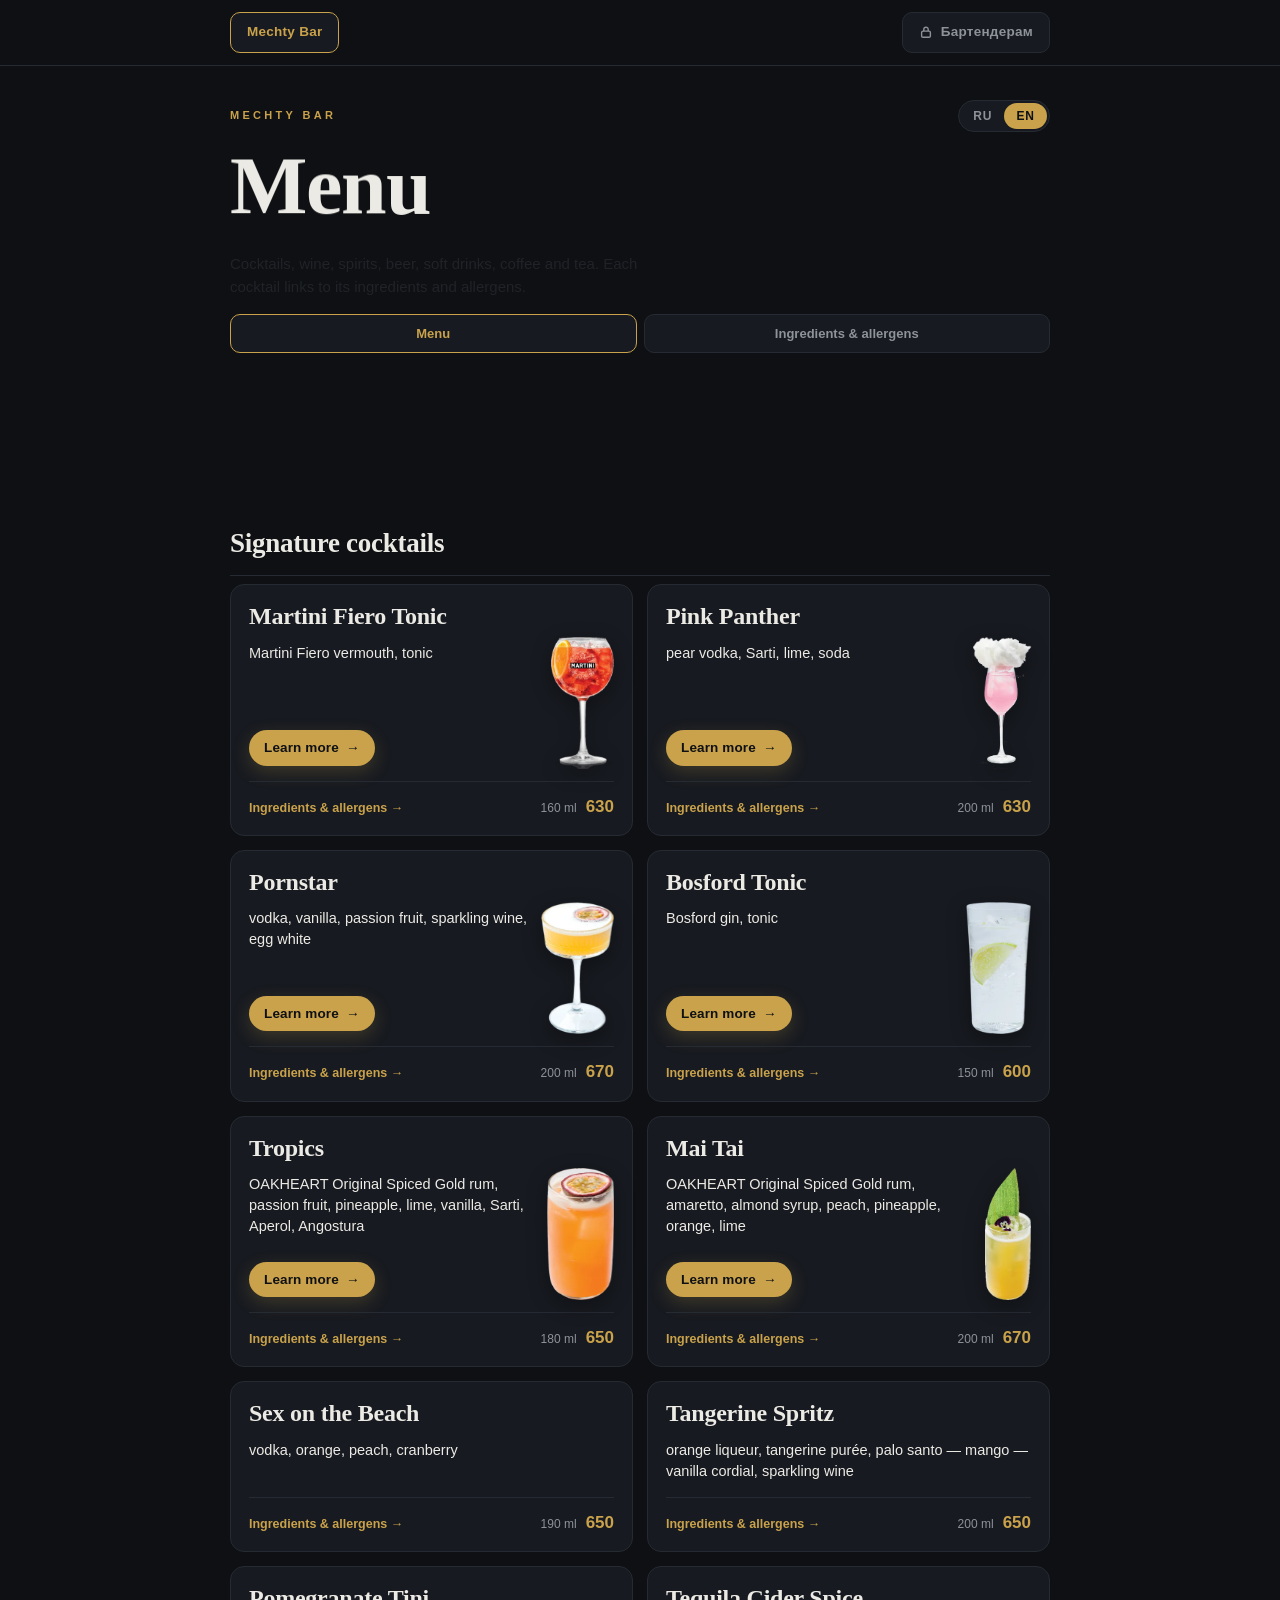
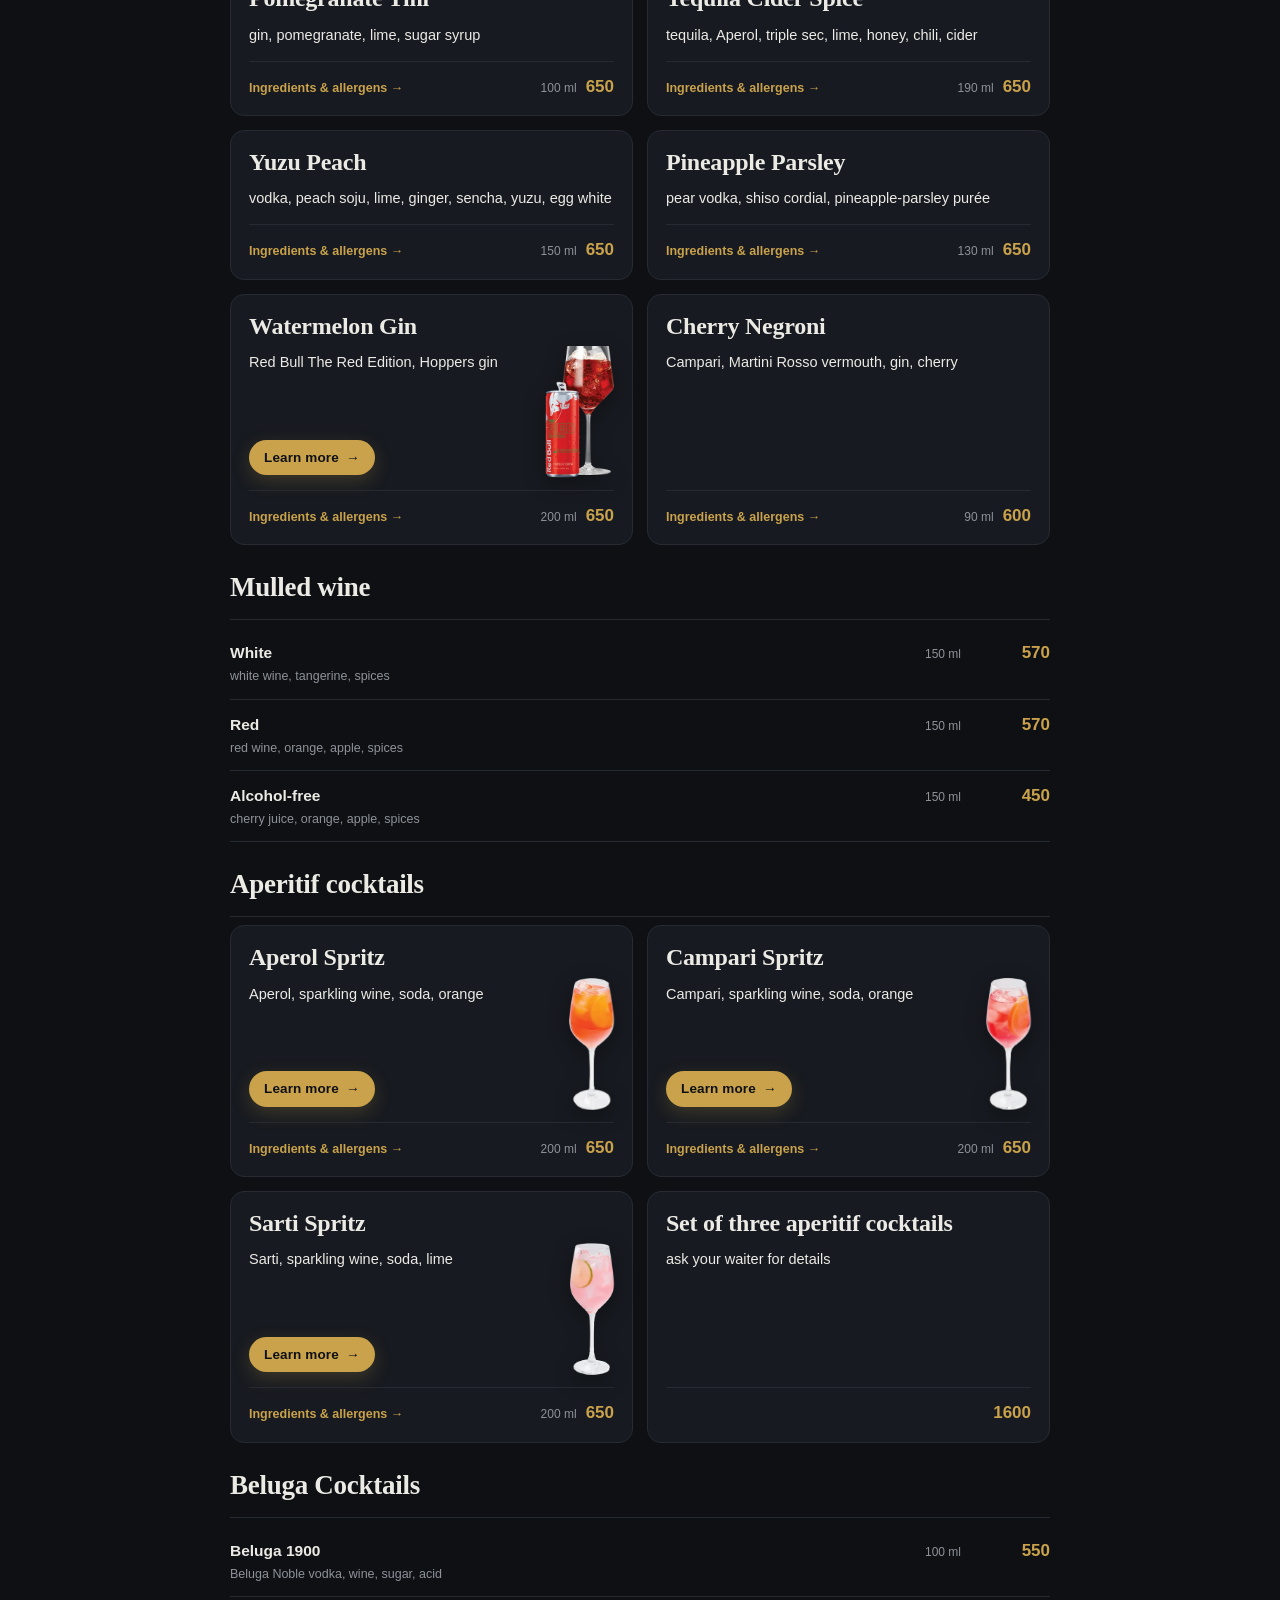
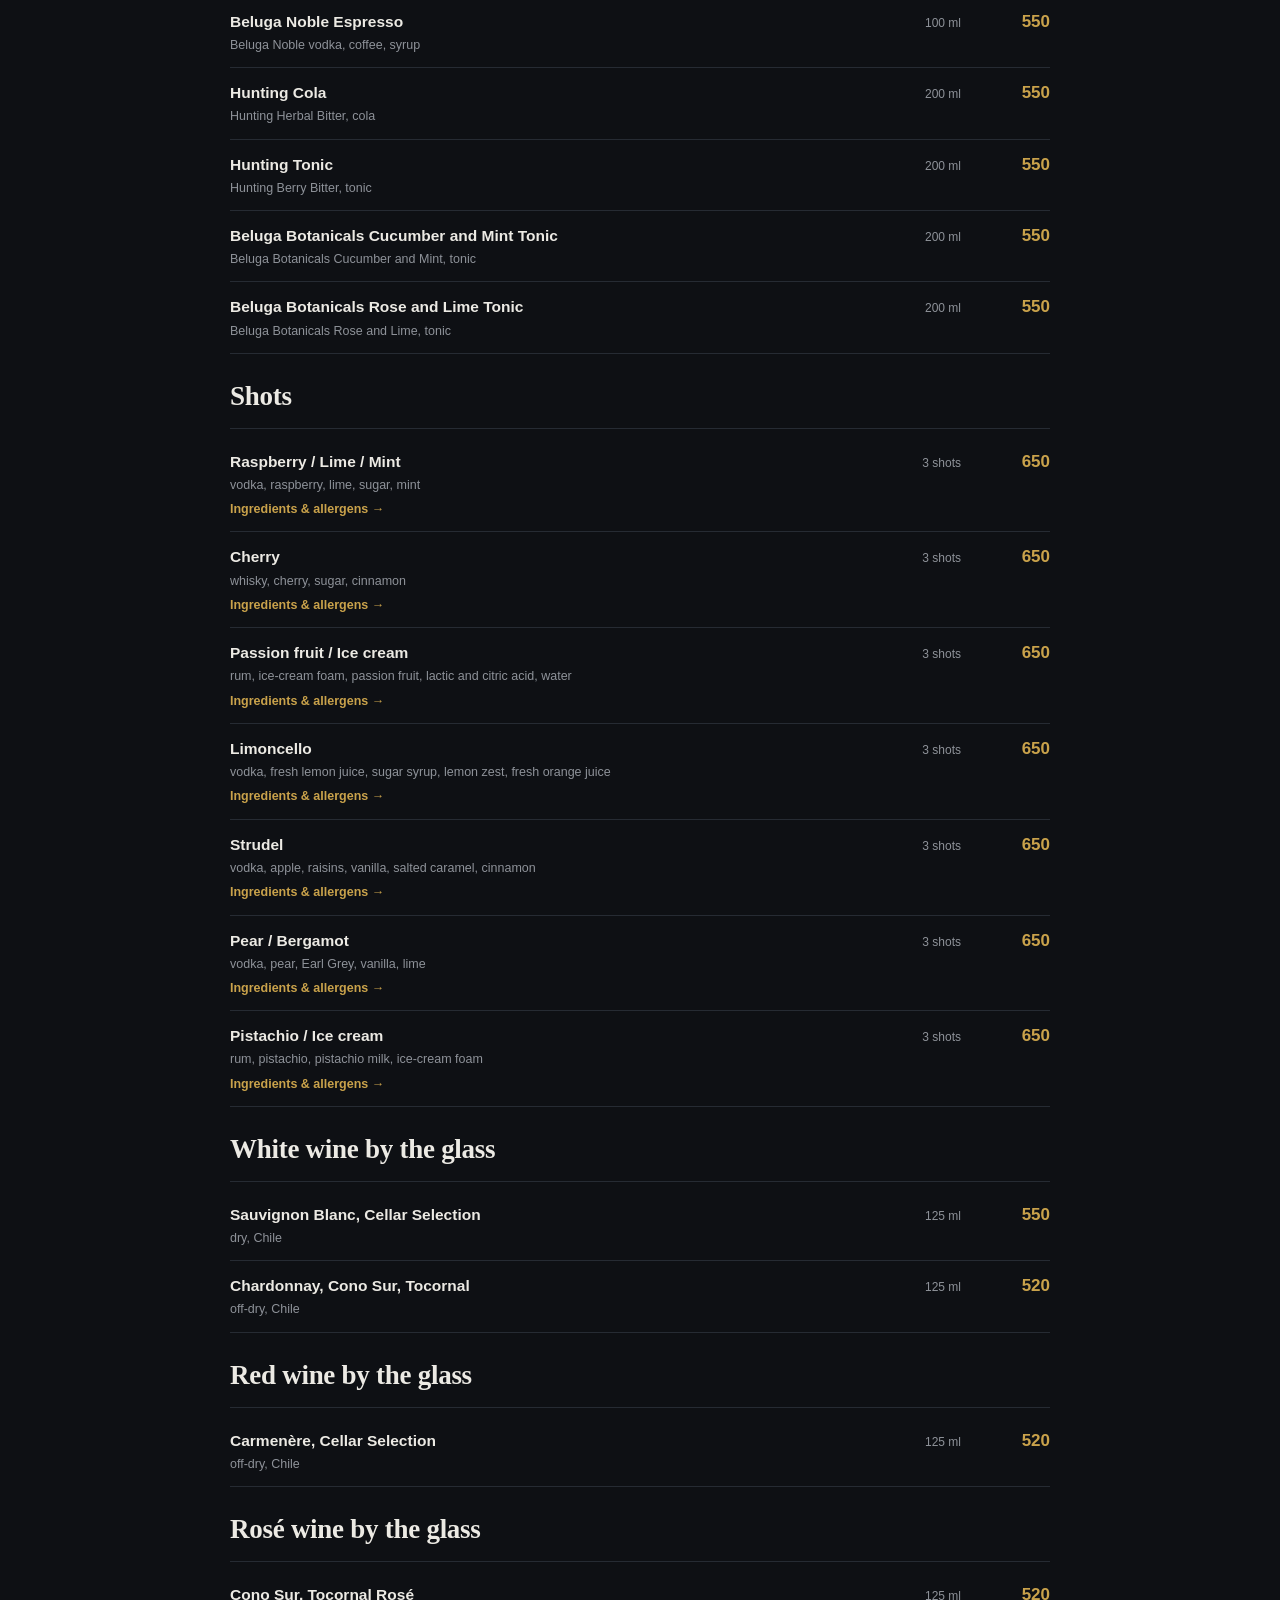
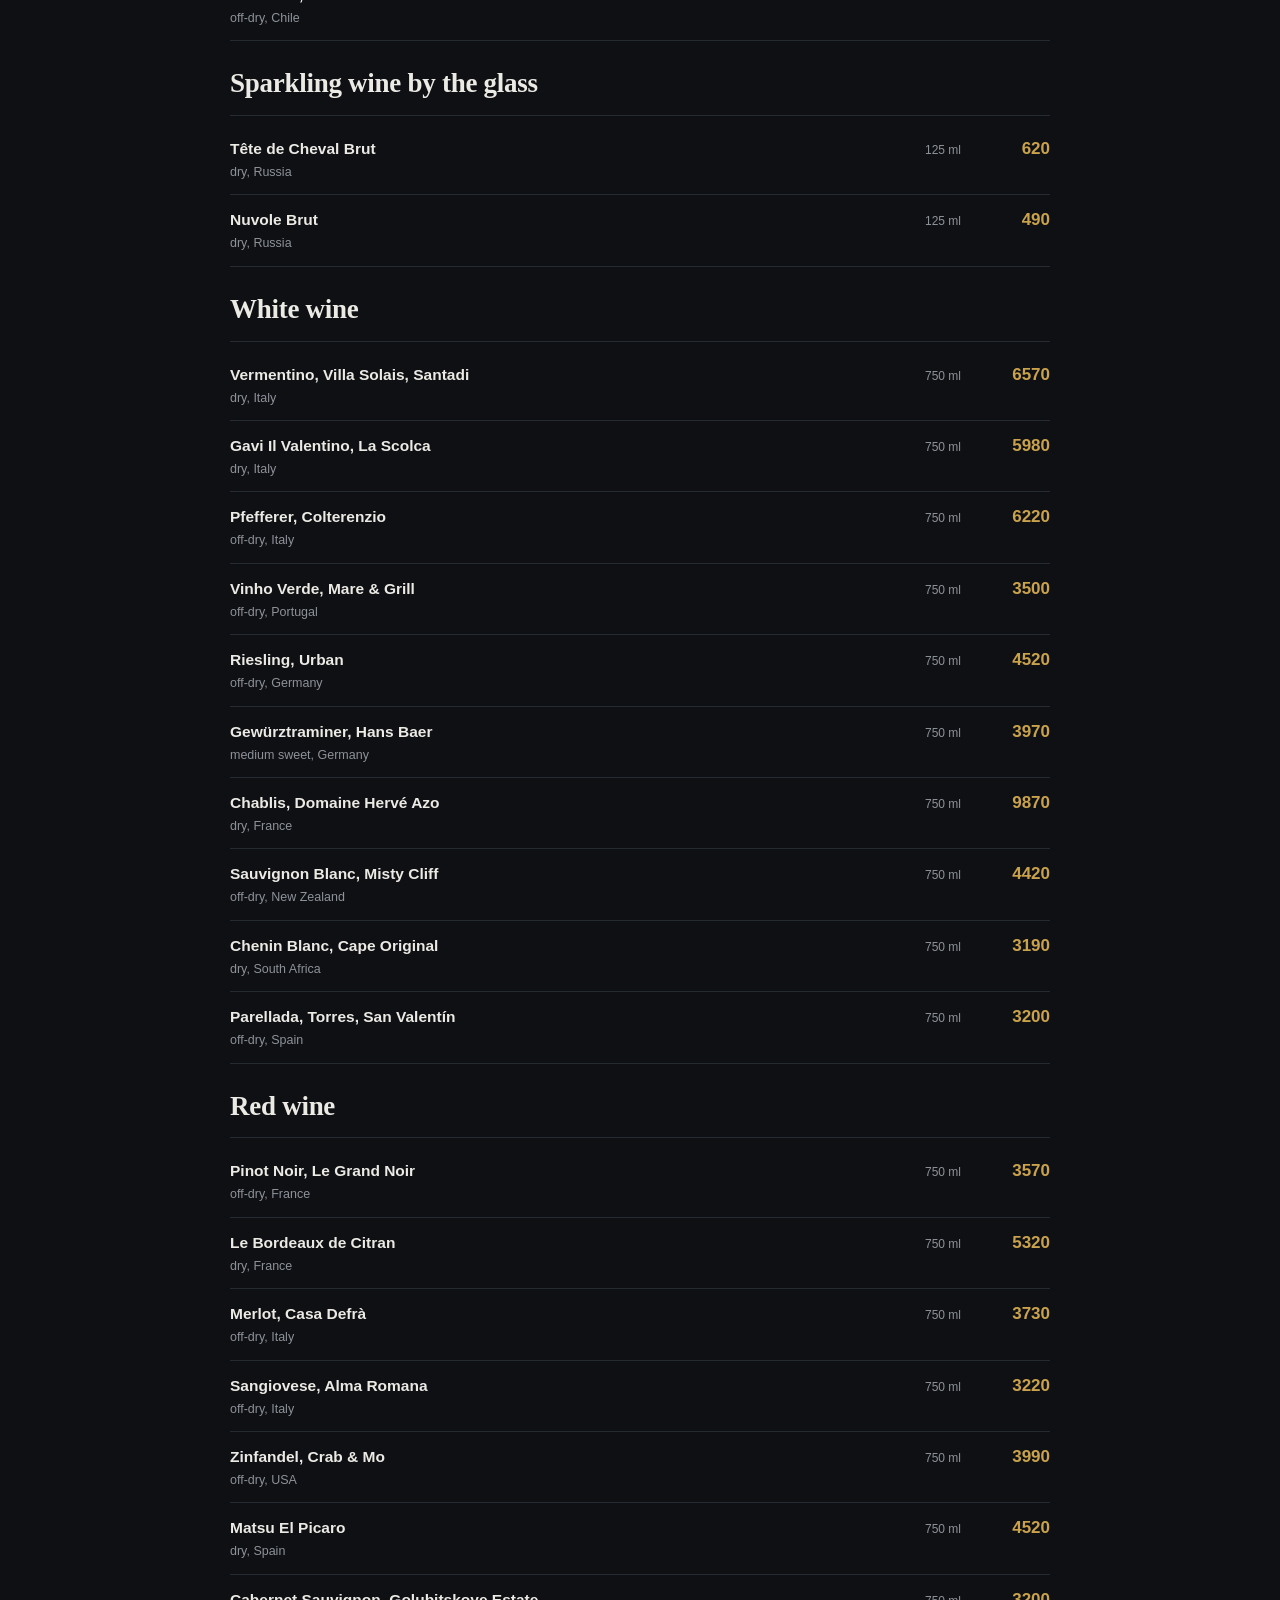
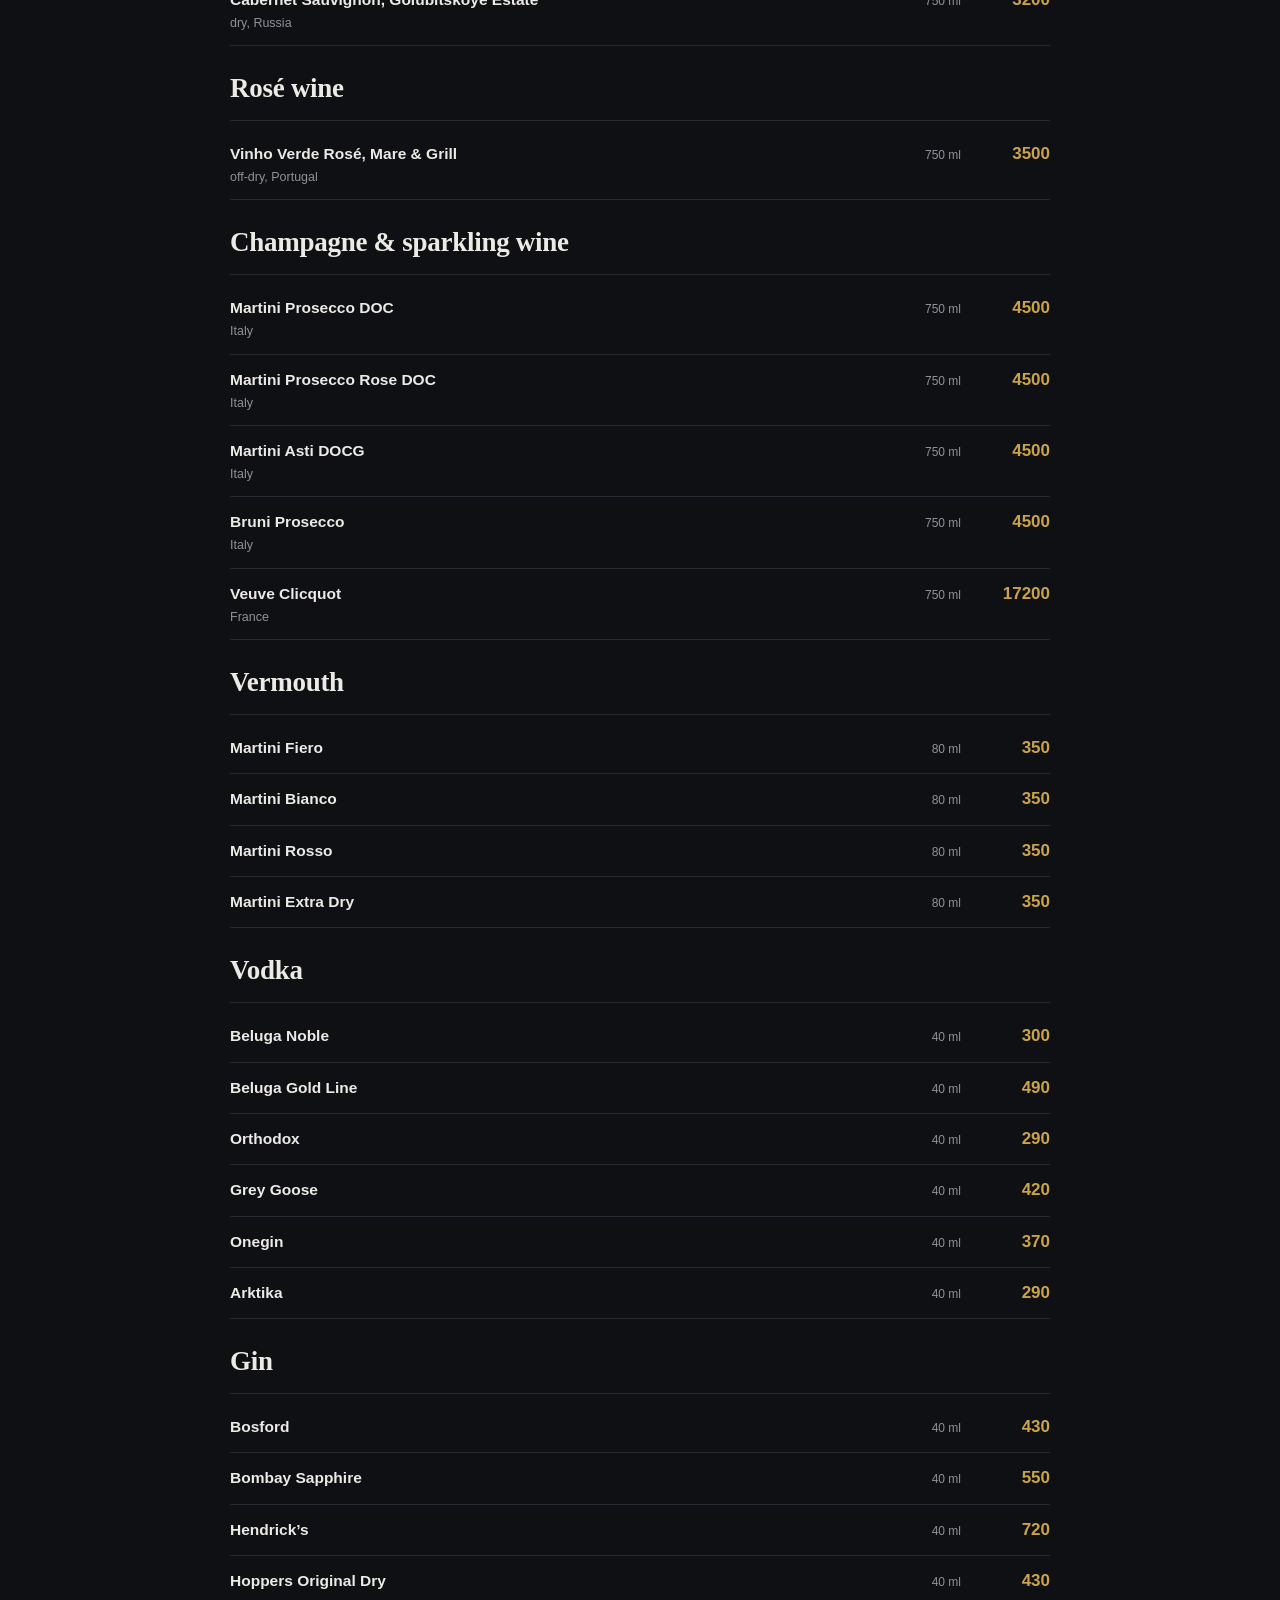
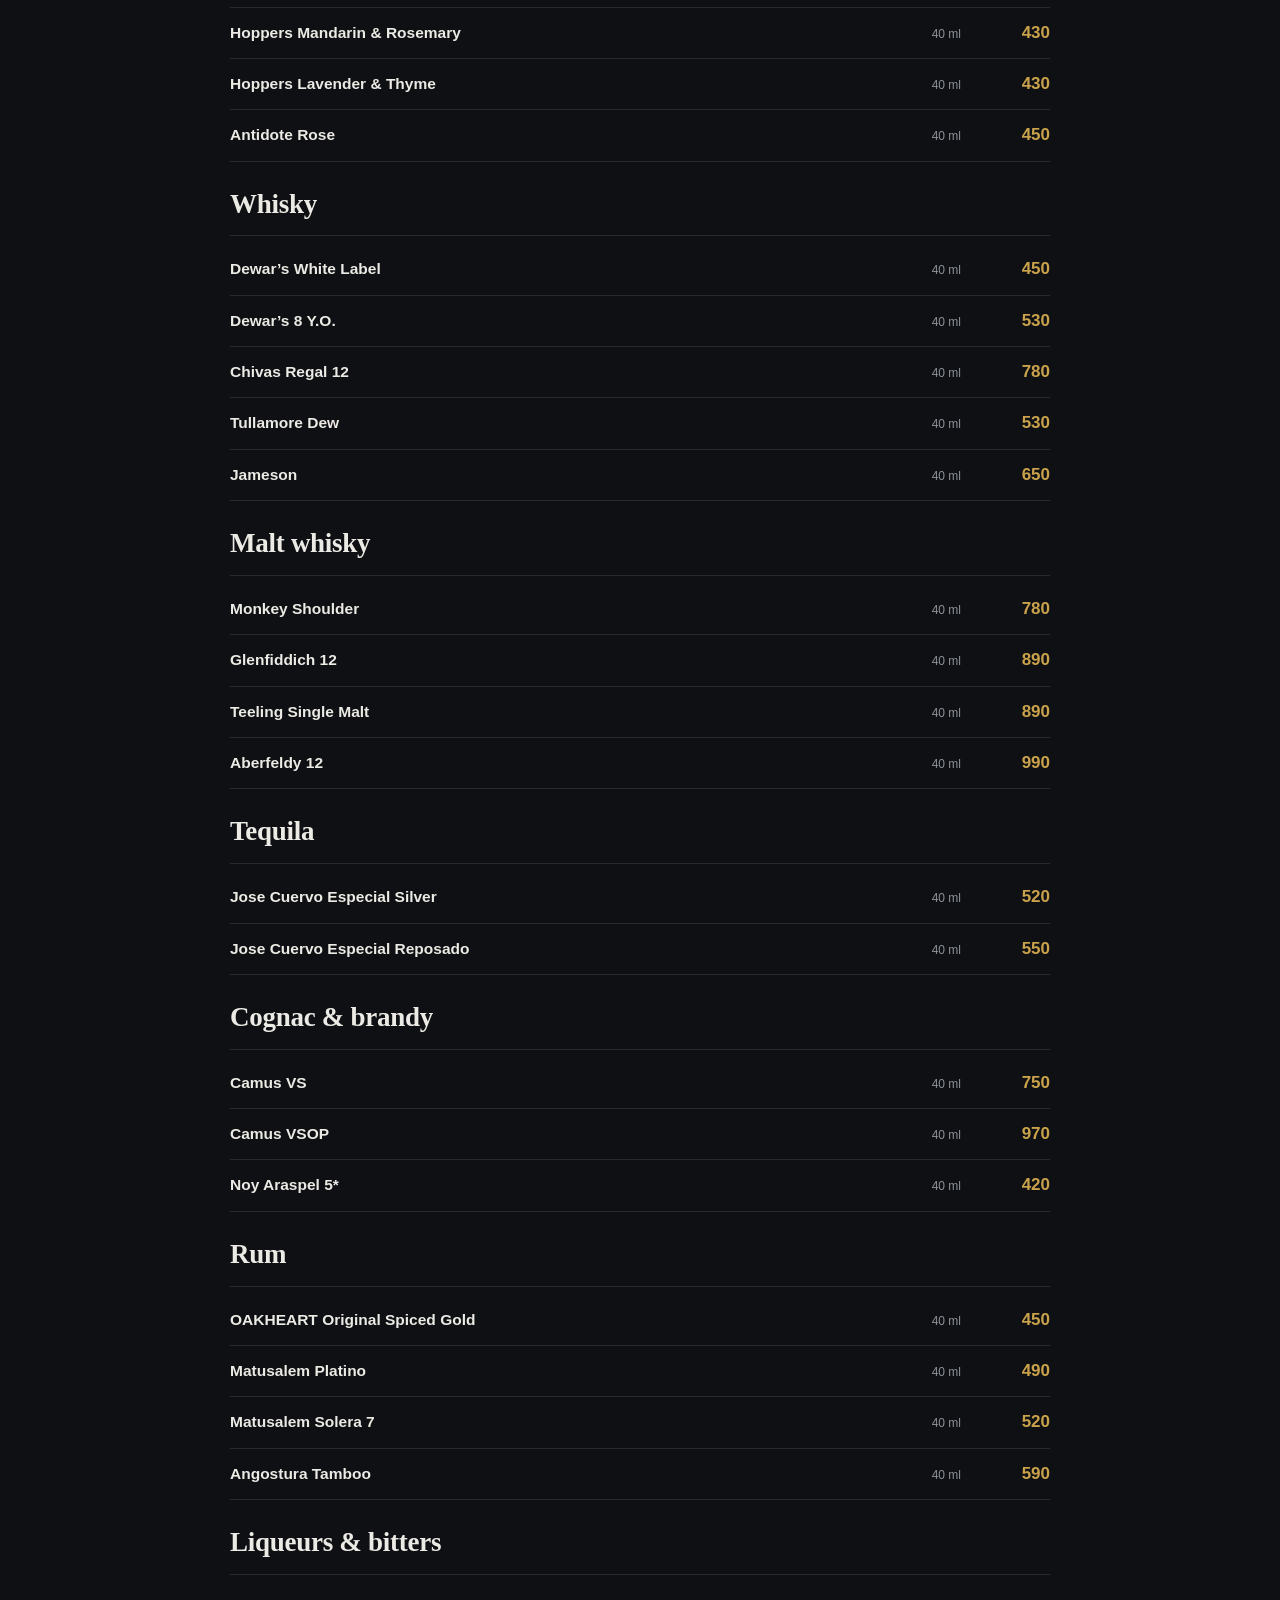
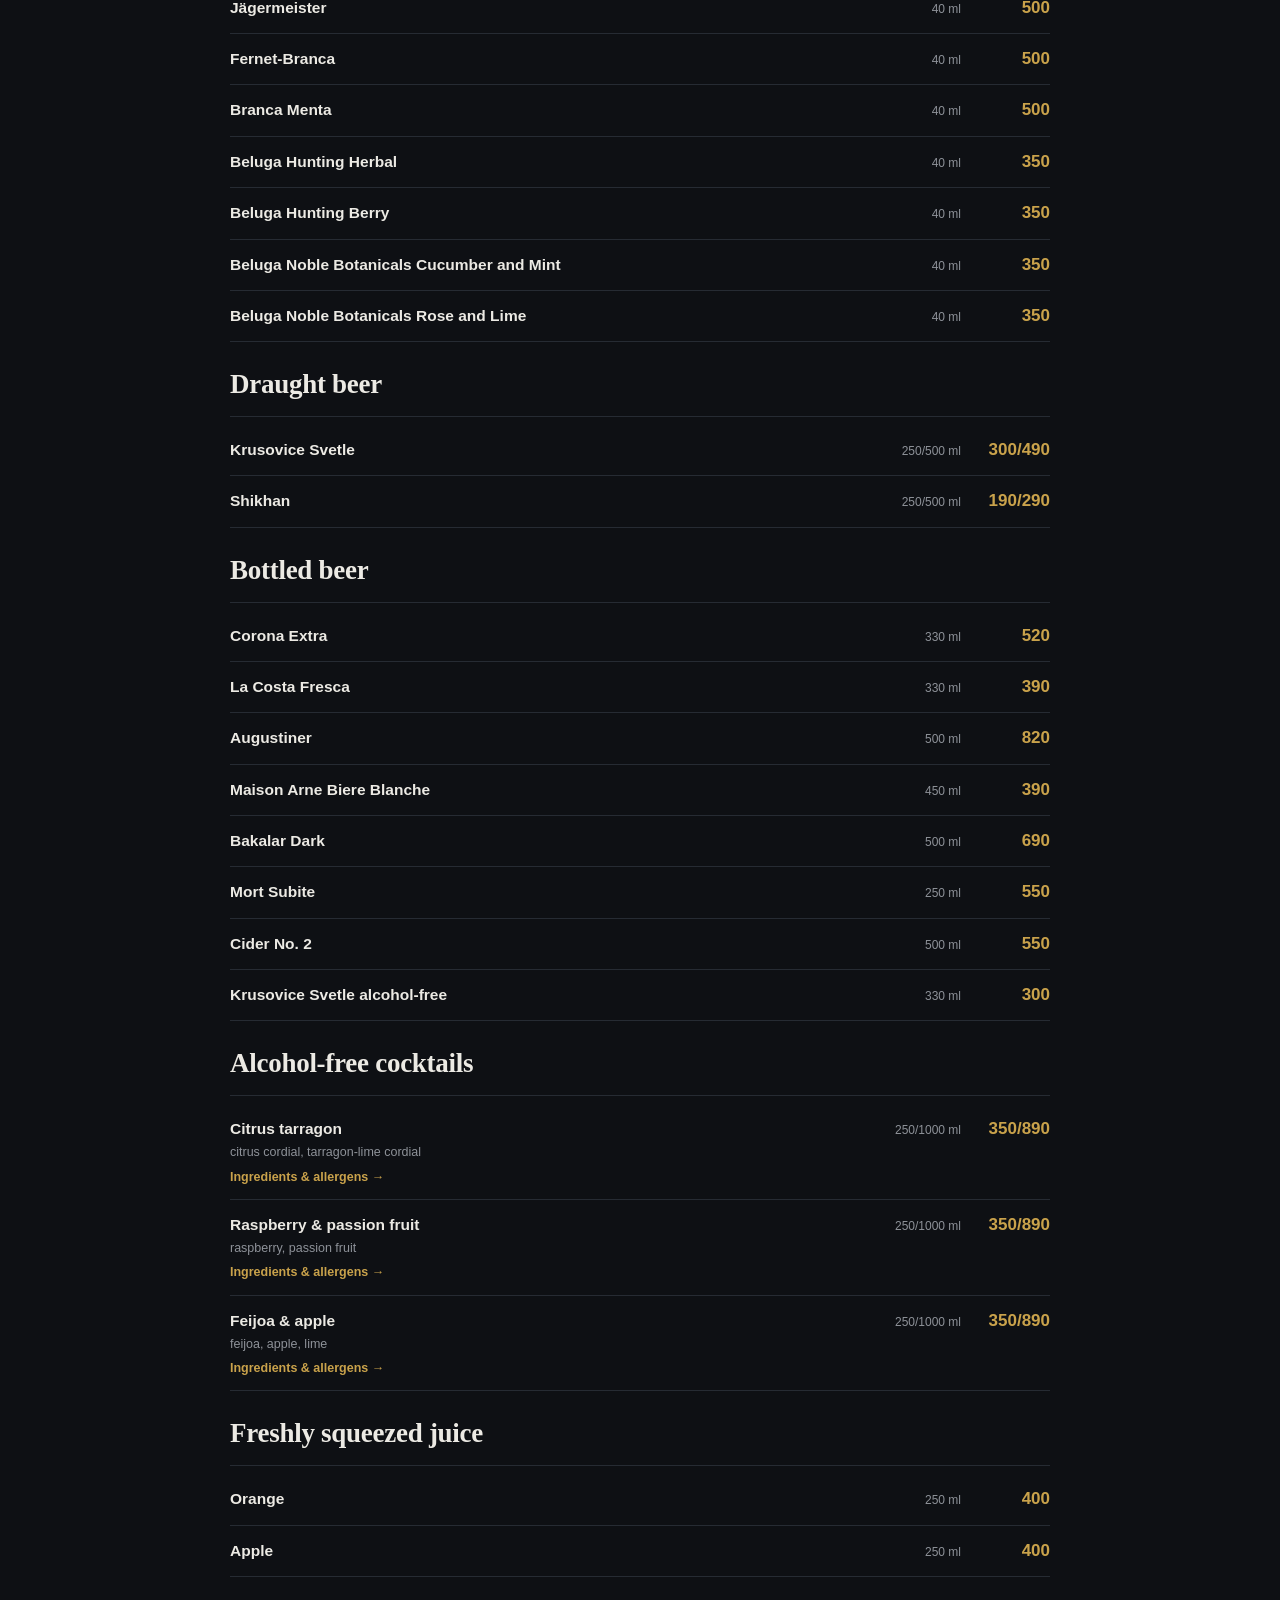
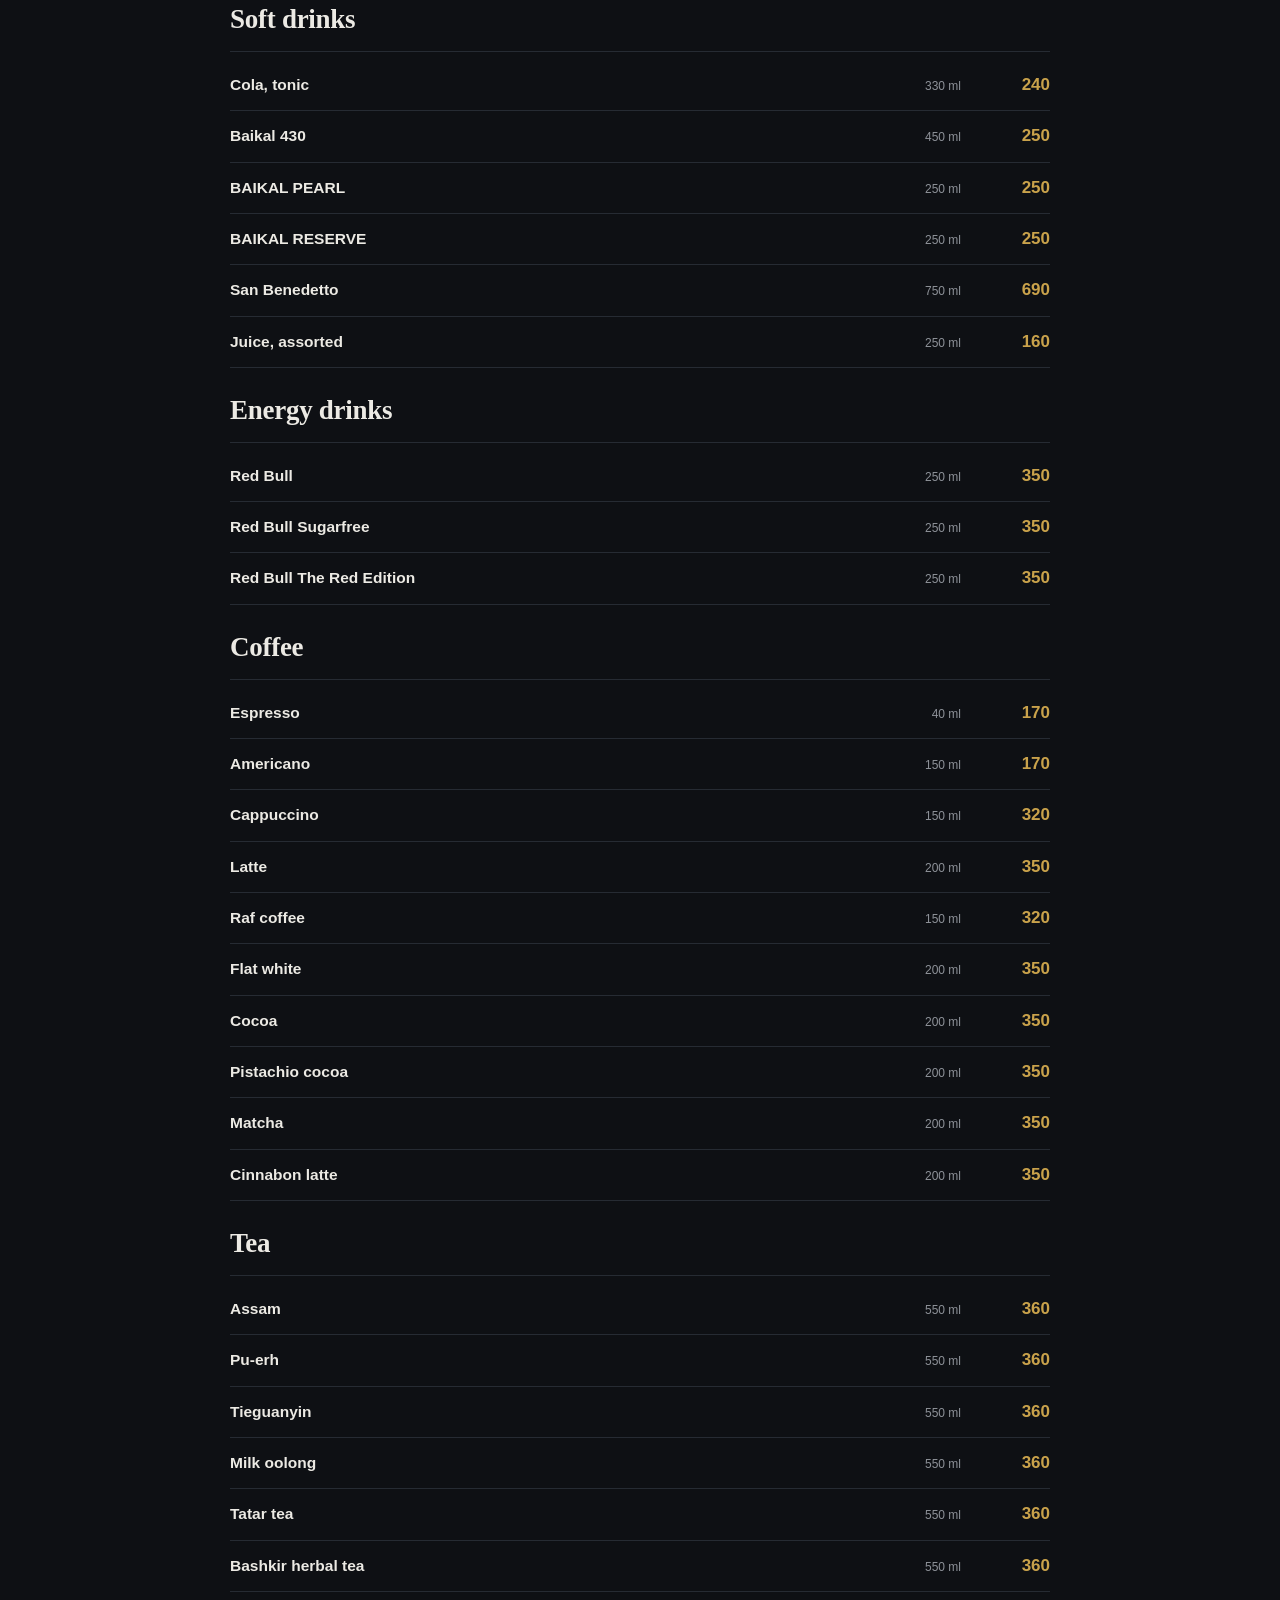
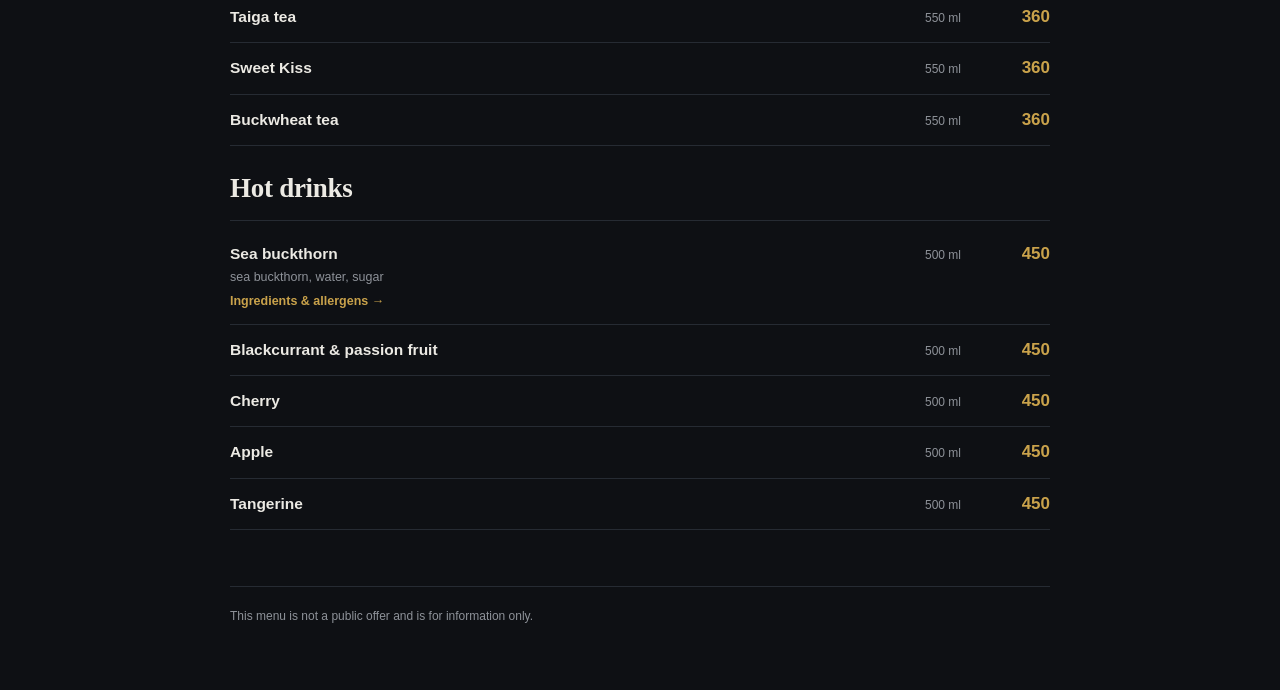
==== commit e0b4b637: "Холодильники: образцы подписей — подпись в журнале у каждой записи, как в бумажном - «Образцы подпис" ====
--- a/index.html
+++ b/index.html
@@ -646,6 +646,7 @@
     <div id="frList"></div>
     <div id="frOne" hidden></div>
     <div class="frtools" id="frTools">
+      <div id="frSigs"></div>
       <button type="button" class="link" id="frStick">Наклейки с QR-кодами — лист A4 (PNG)</button>
       <p class="cknote">QR на холодильнике сразу открывает его карточку. Журнал за месяц — в таблице, лист «Холодильники ММ.ГГГГ»: по таблице на холодильник, как бумажный бланк, выход за норму подсвечен.</p>
     </div>
--- a/css/app.css
+++ b/css/app.css
@@ -1280,3 +1280,17 @@
 #viewFr .wogo{margin-top:18px}
 .fpbt{display:block;margin:16px auto 0}
 .frpaper{border-top:0;padding-top:0}
+
+/* ── Образцы подписей для журнала холодильников ── */
+.frsigs{margin-bottom:14px}
+.frsgnote{margin:0;padding:12px 16px 0}
+.frsgl{margin:10px 0 0;padding:0;list-style:none}
+.frsgl li{display:block;padding:10px 16px;border-top:1px solid var(--line)}
+.frsgrow{display:flex;align-items:center;gap:12px}
+.frsgn{font-weight:600;min-width:110px}
+.frsgv{height:40px;width:150px;background:#fff;border-radius:6px}
+.frsgno{color:var(--muted);font-size:13px;flex:1}
+.frsgrow .link{margin-left:auto}
+.frsigpad{margin-top:12px}
+.frsigpad .refbtns .wogo{margin-top:8px}
+.frsgask{margin:8px 0 0;font-size:13.5px;color:var(--flag)}
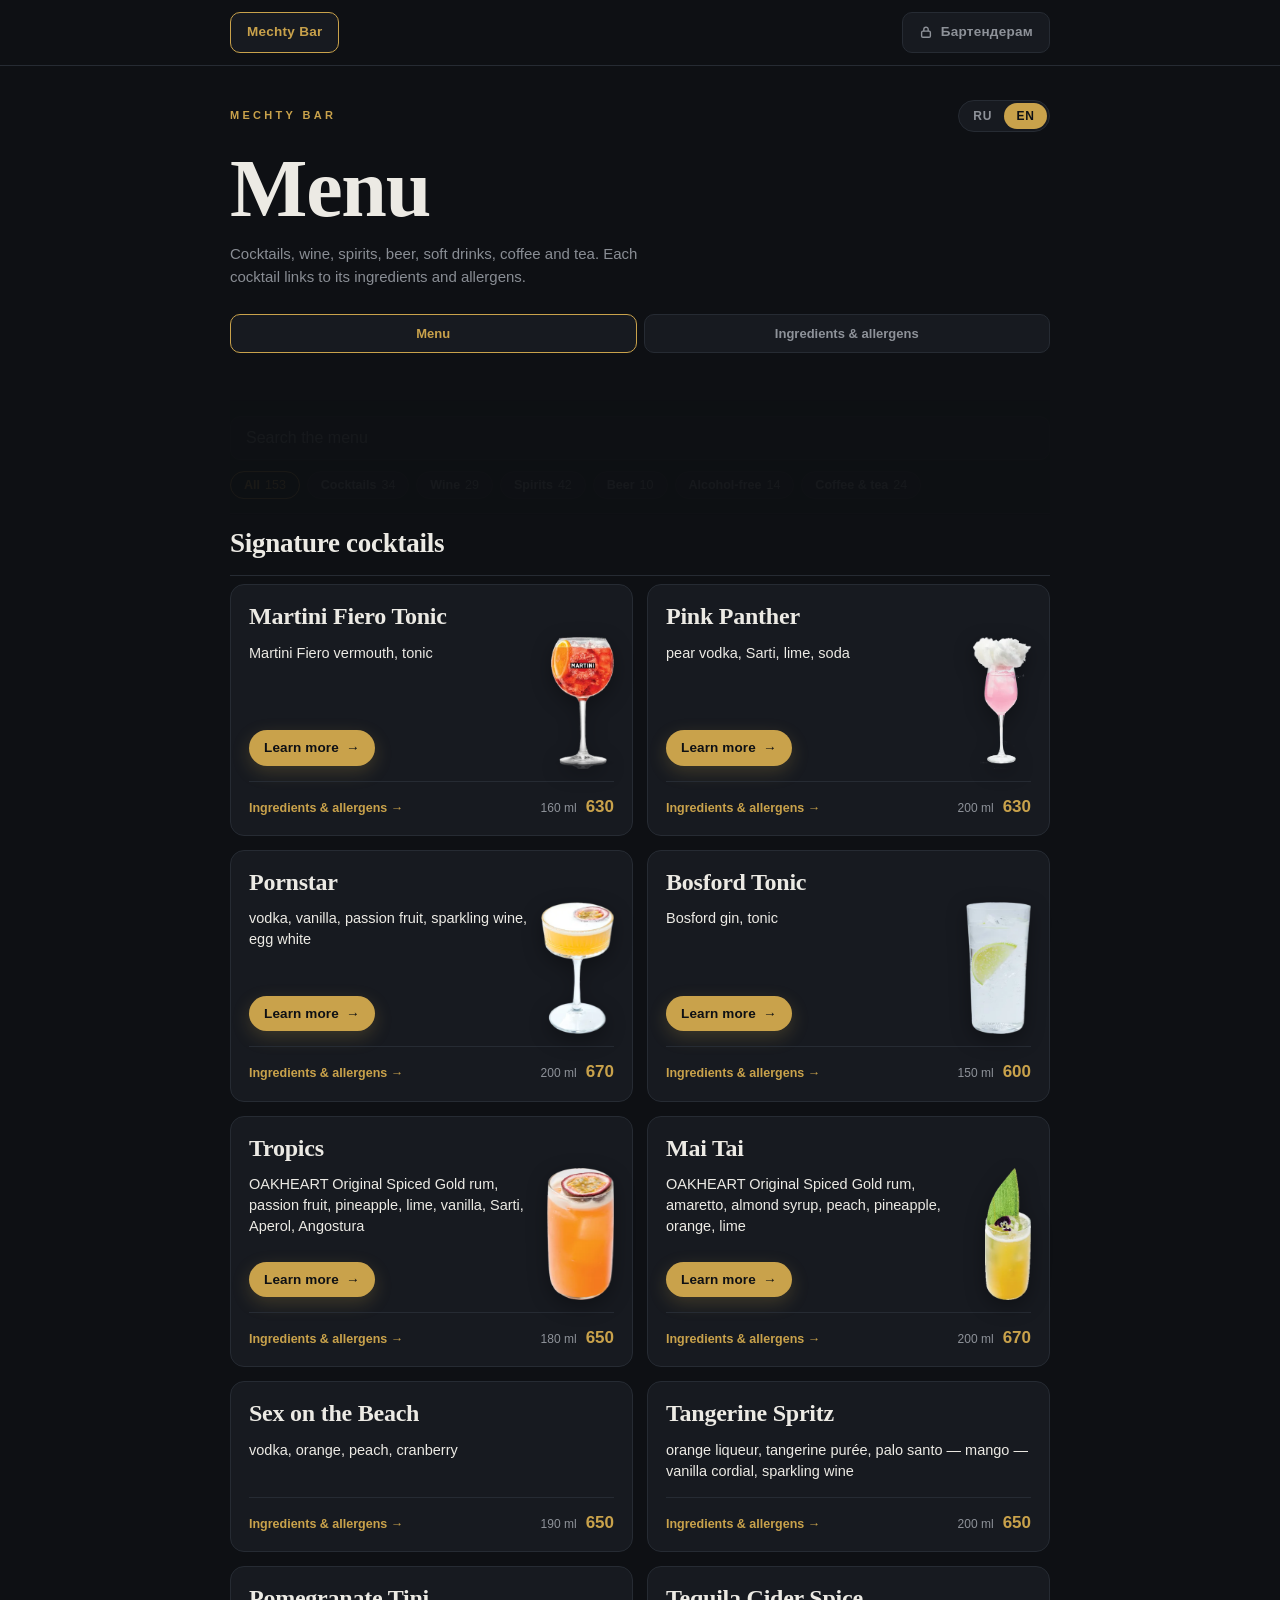
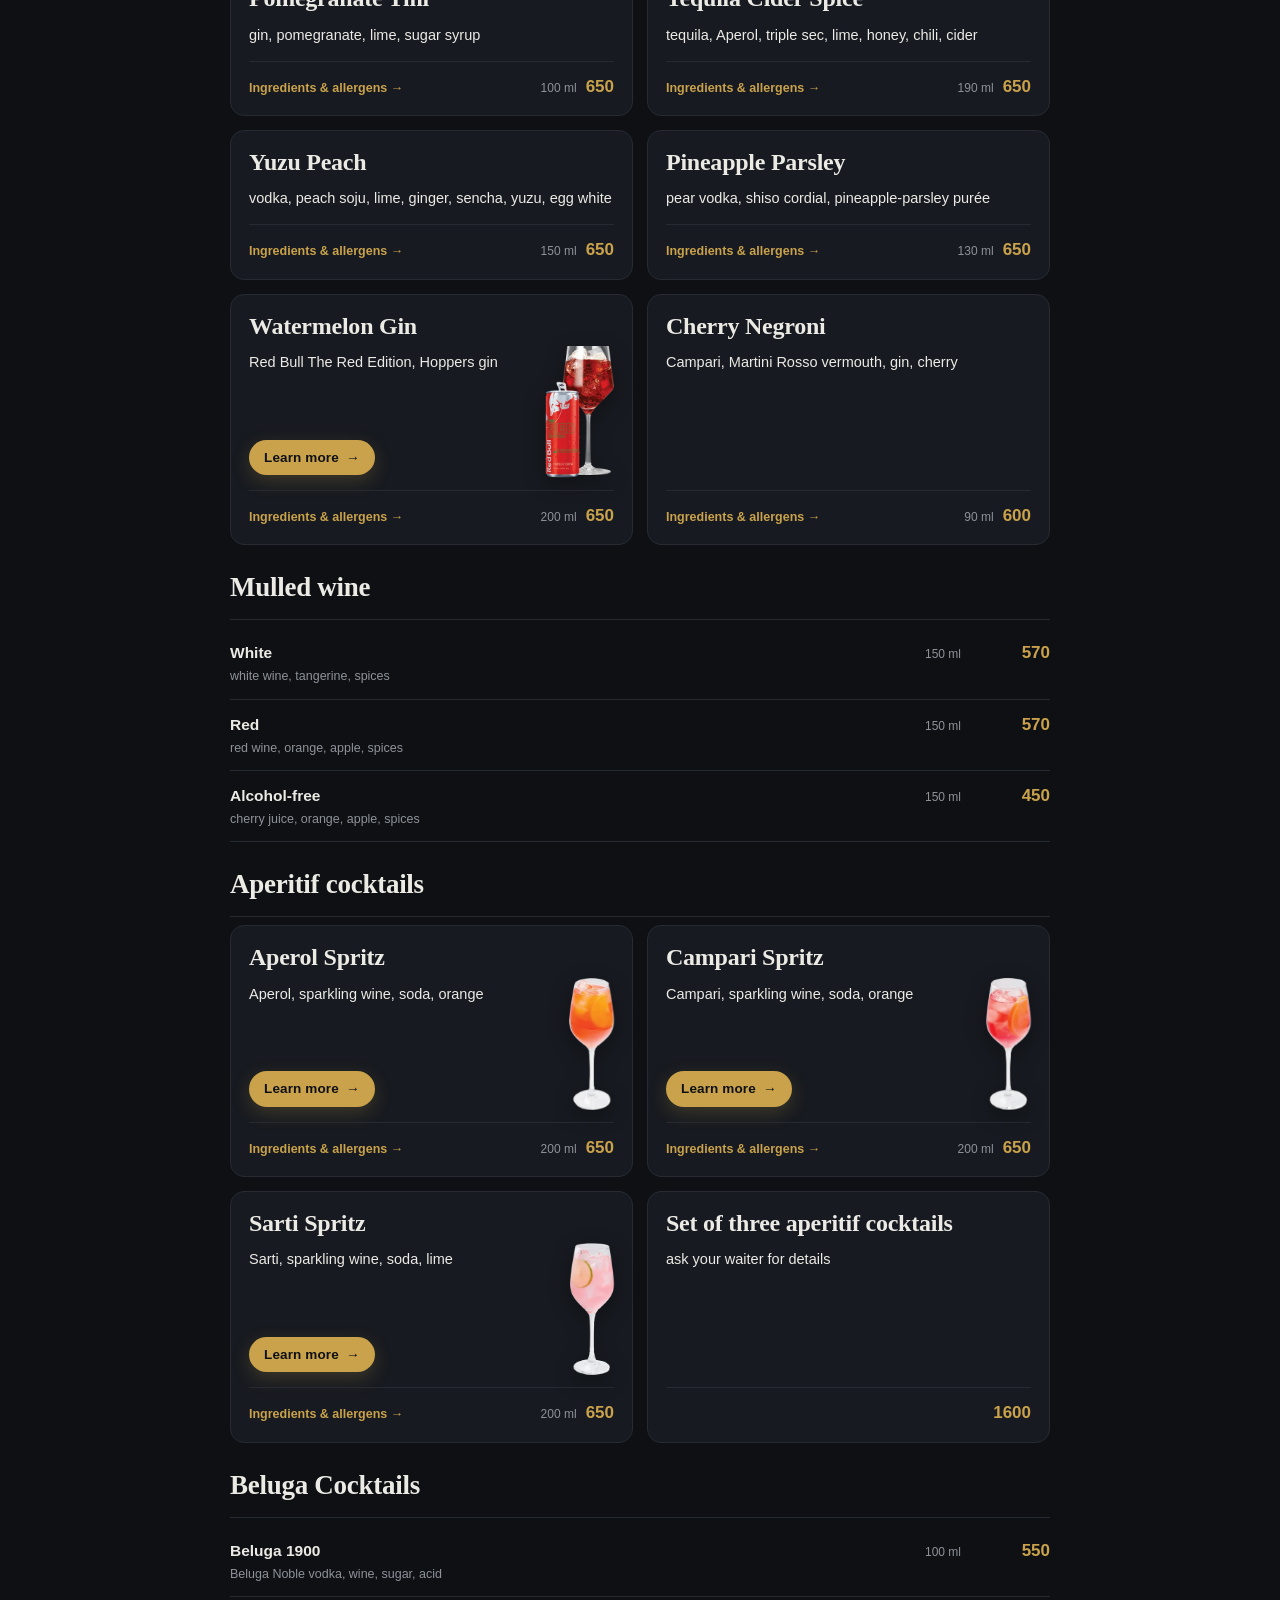
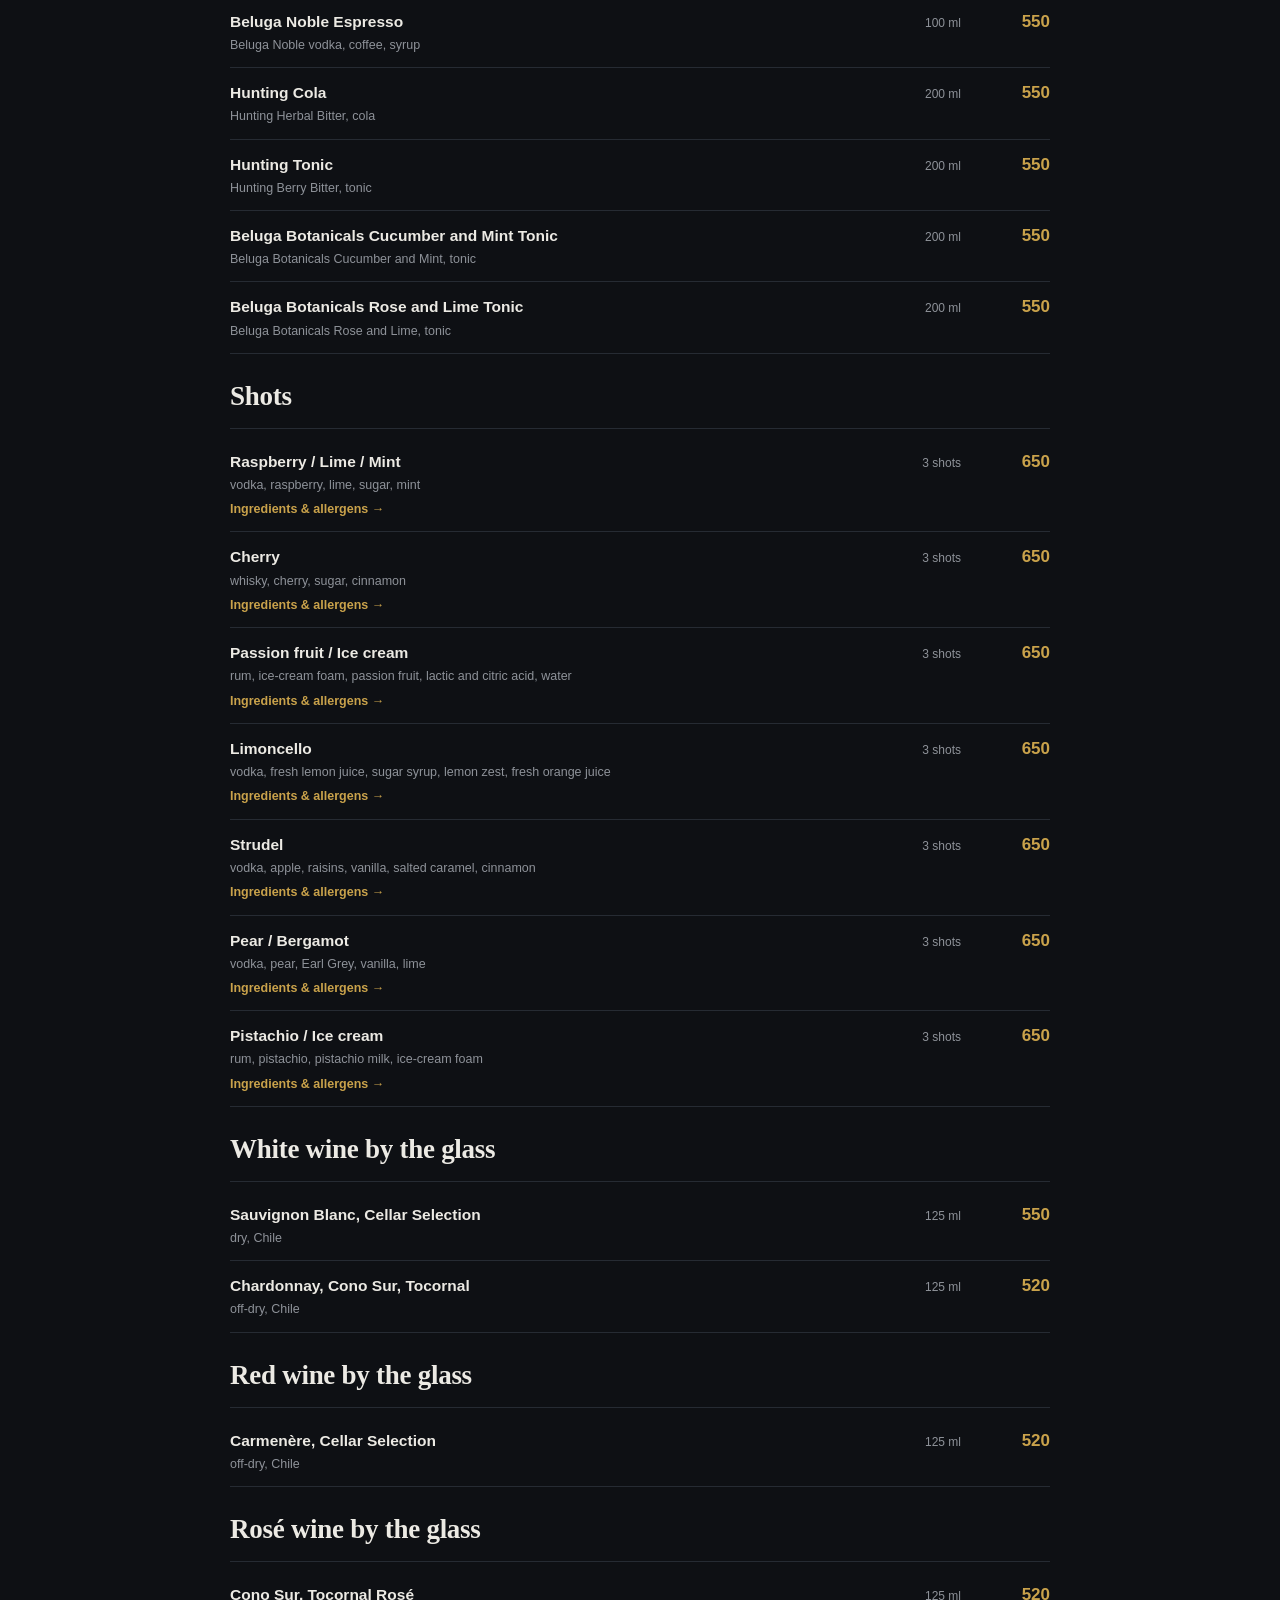
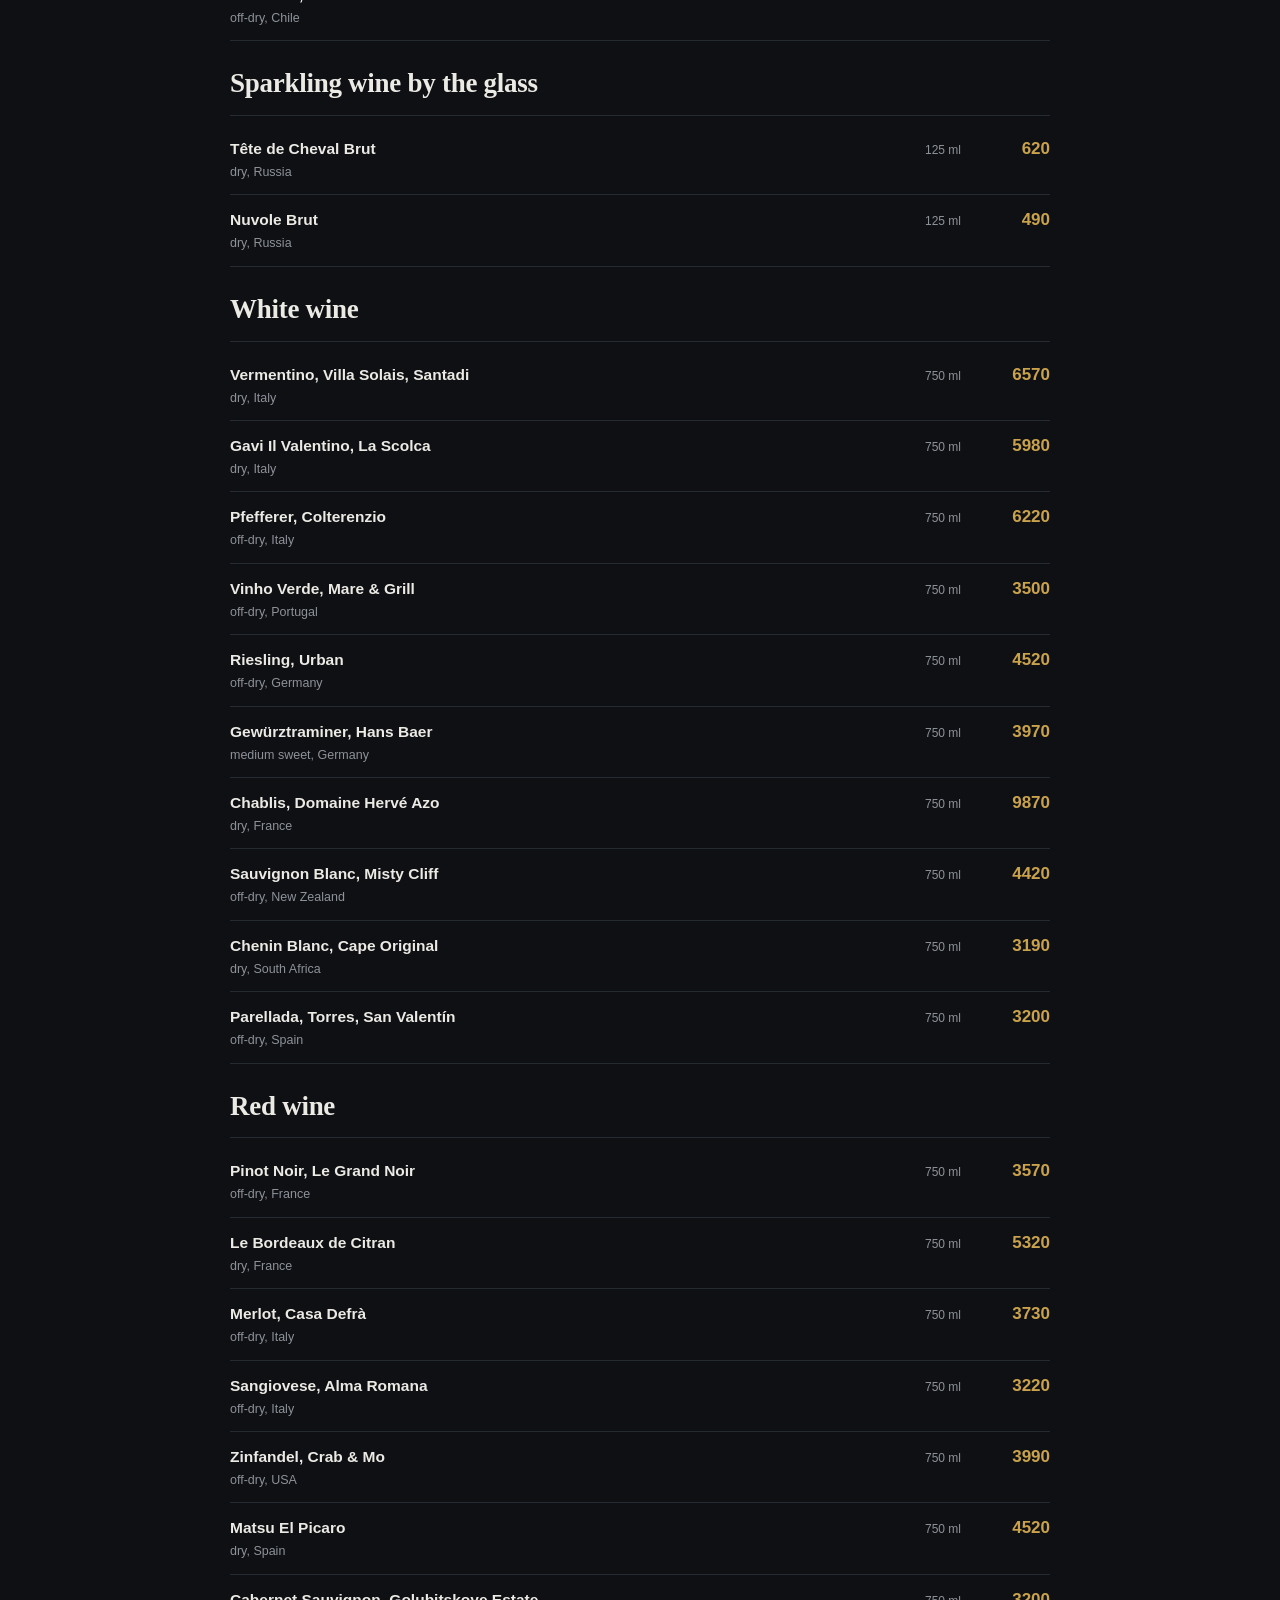
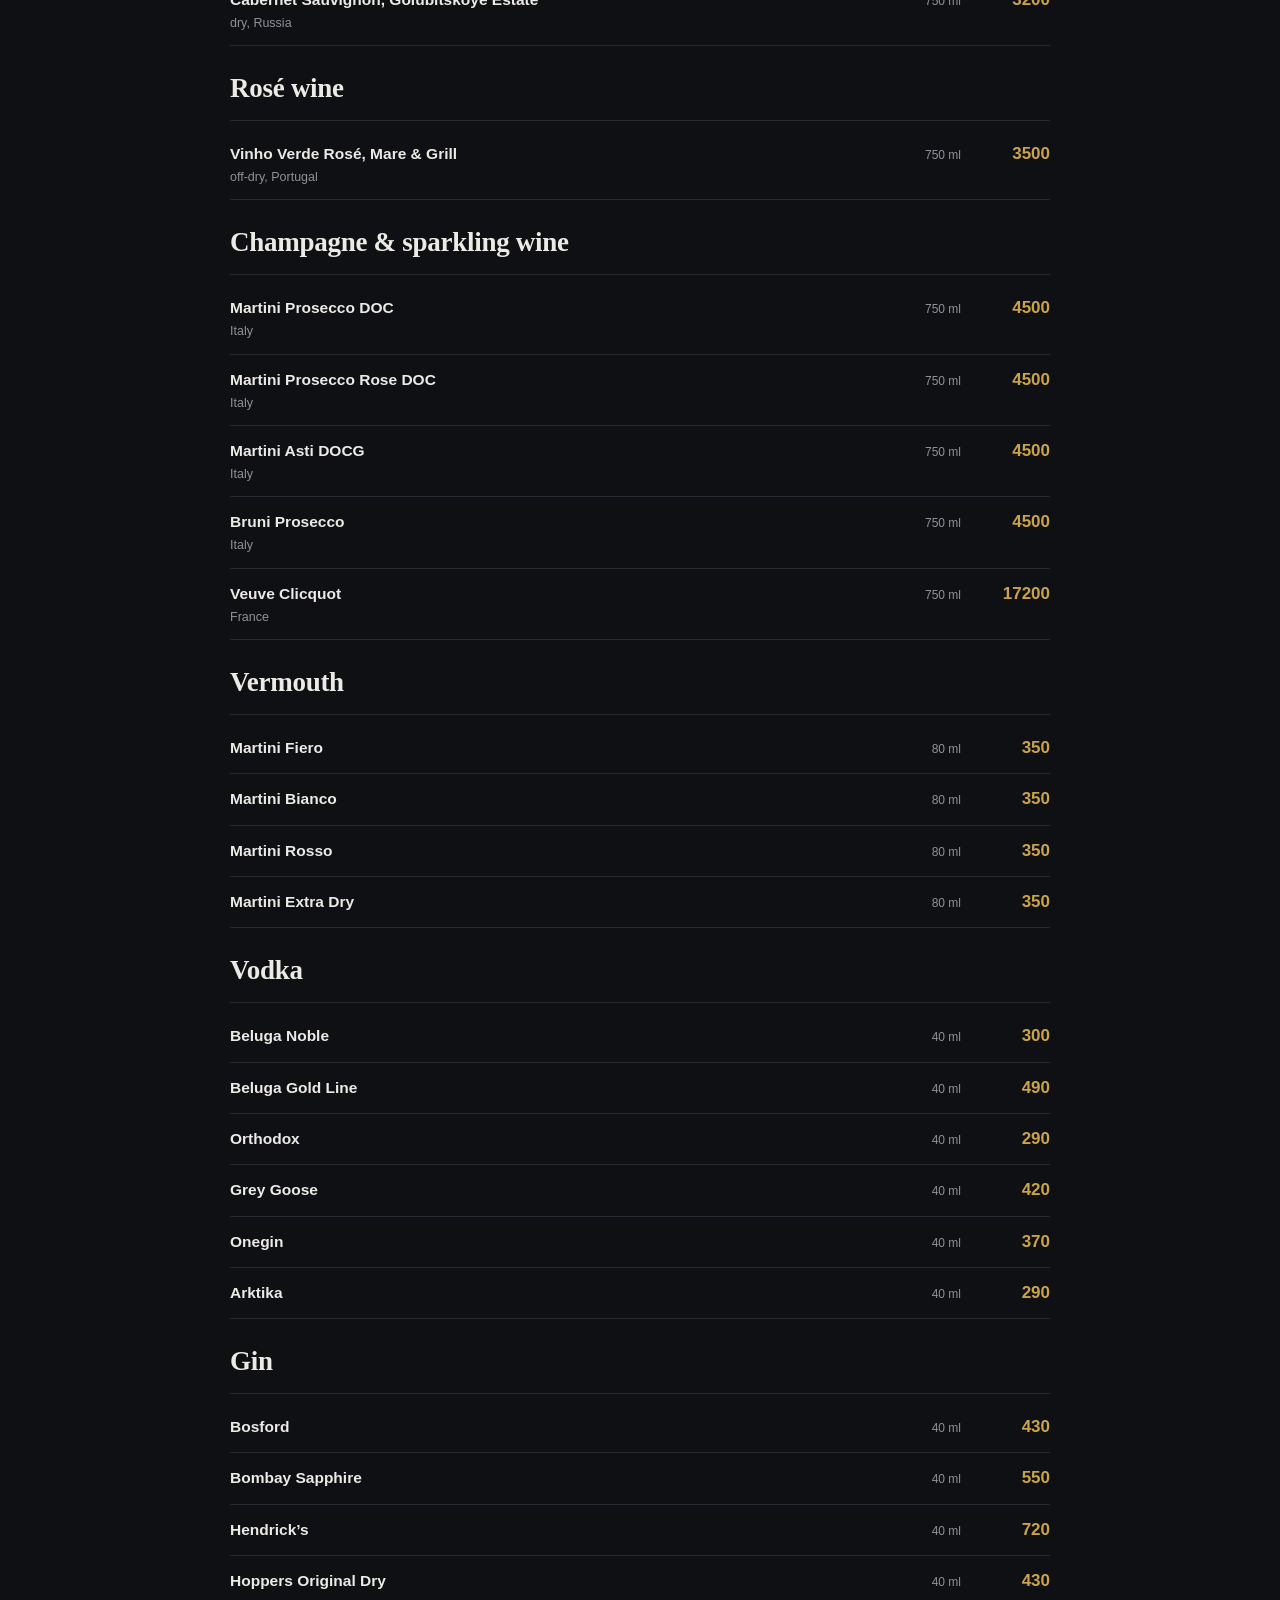
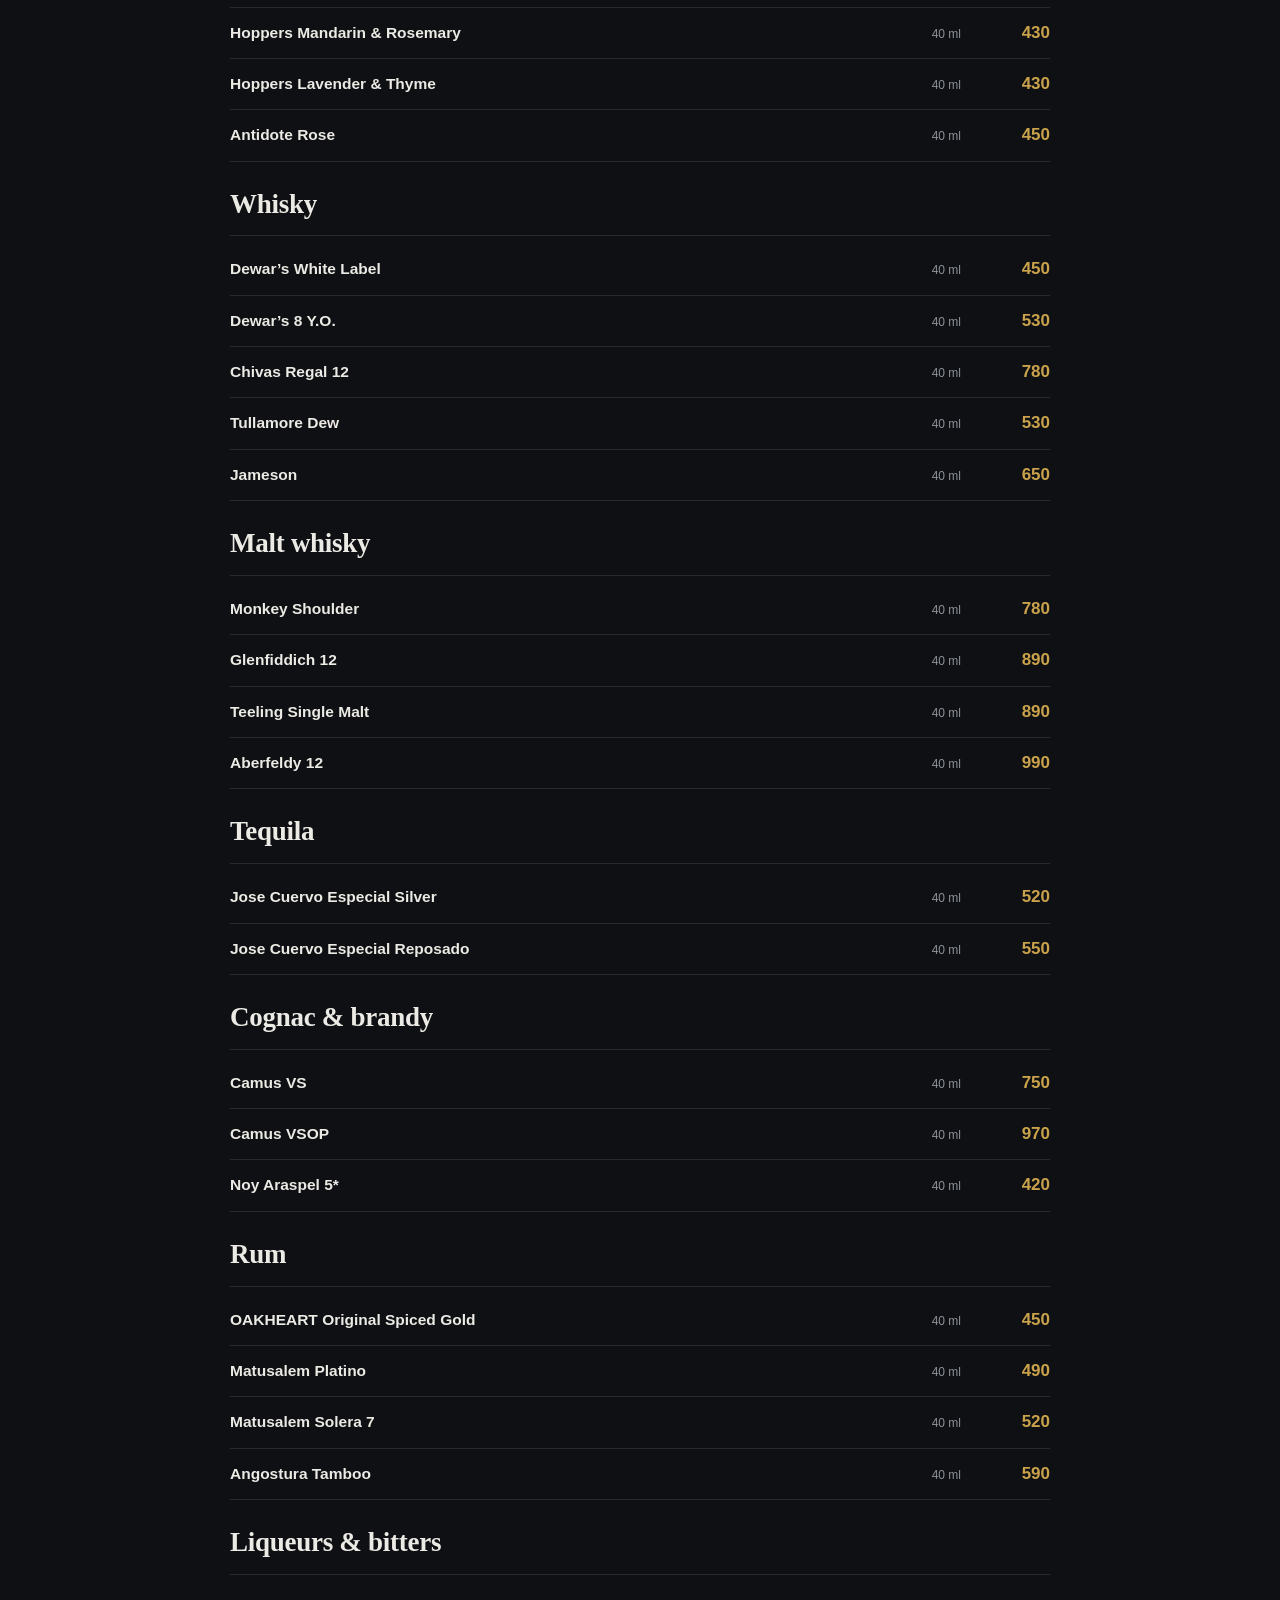
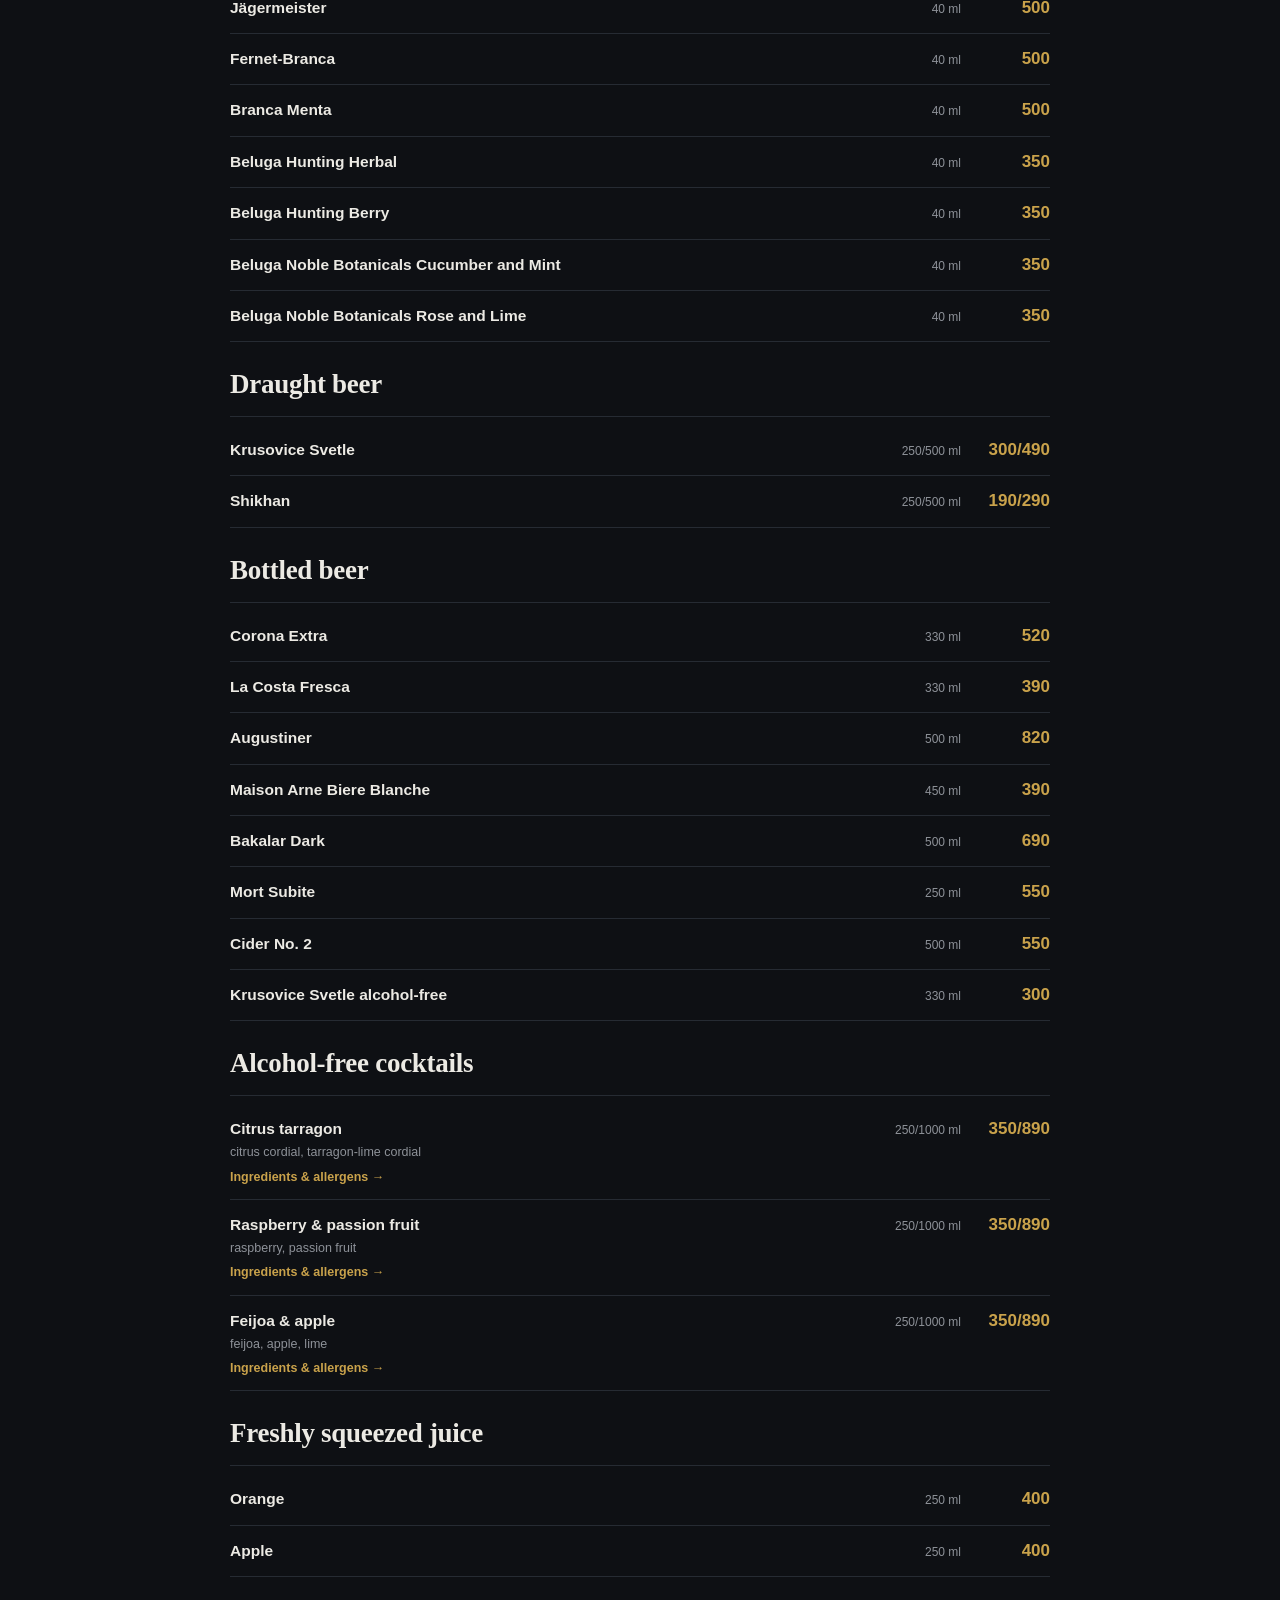
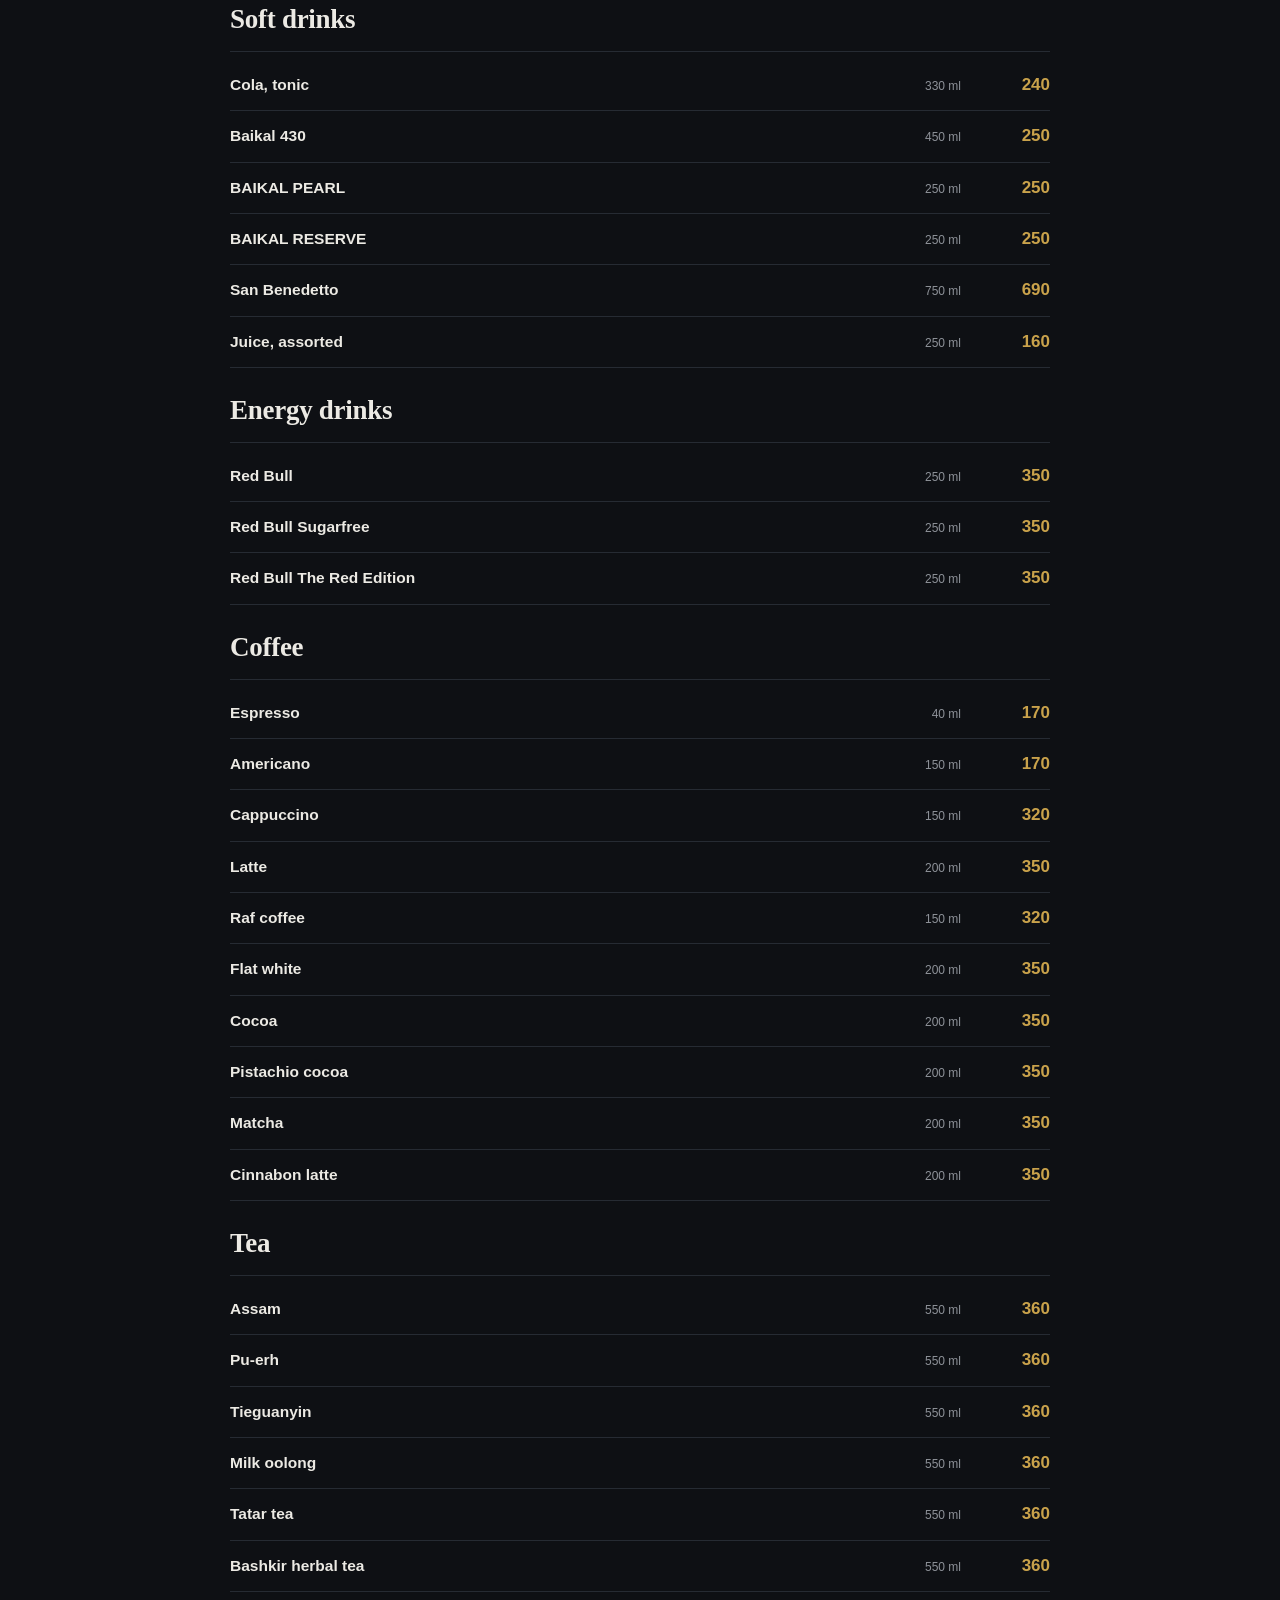
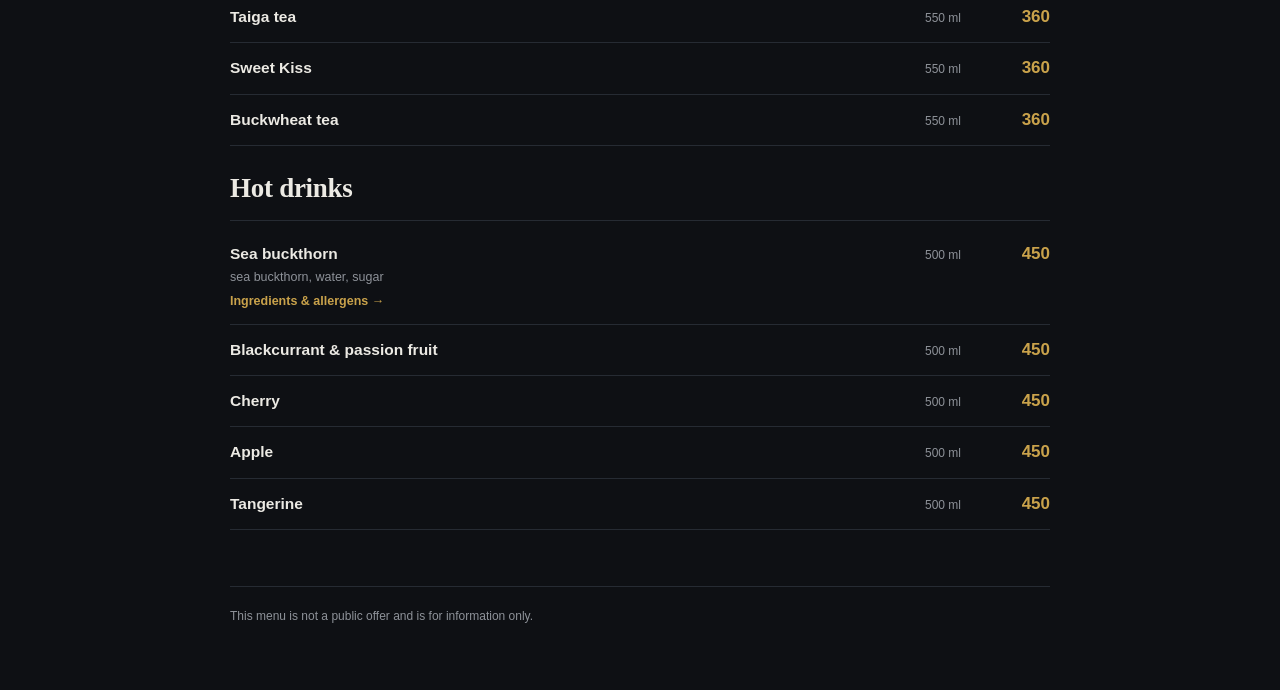
==== commit 78f2e503: "«Бартендерам»: разделы — «три полоски» и шторка справа вместо сетки из 11 кнопок - Кнопка «три полос" ====
--- a/index.html
+++ b/index.html
@@ -109,20 +109,31 @@
 <!-- ── Раздел бартендеров (после входа) ───────────────────────── -->
 <main class="wrap narrow" id="viewBt" hidden>
   <header>
-    <p class="mark">Бар «Мечты» · бартендерам</p>
-    <div class="modes sect" id="sect" role="group" aria-label="Раздел">
-      <button type="button" data-s="ttk"  aria-pressed="true">Технологическая карта</button>
-      <button type="button" data-s="calc" aria-pressed="false">Калькулятор</button>
-      <button type="button" data-s="order" aria-pressed="false">Заявка</button>
-      <button type="button" data-s="open"  aria-pressed="false">Чеклист</button>
-      <button type="button" data-s="fr"    aria-pressed="false">Холодильники</button>
-      <button type="button" data-s="zone"  aria-pressed="false">Взять на бар</button>
-      <button type="button" data-s="rev"   aria-pressed="false">Ревизия</button>
-      <button type="button" data-s="lab"   aria-pressed="false">Этикетки</button>
-      <button type="button" data-s="wo"    aria-pressed="false">Списания</button>
-      <button type="button" data-s="gr"    aria-pressed="false">График</button>
-      <button type="button" data-s="mgr"   aria-pressed="false">Менеджер</button>
-    </div>
+    <div class="bthead"><p class="mark">Бар «Мечты» · бартендерам</p>
+      <button type="button" class="btburger" id="btBurger" aria-label="Разделы" aria-expanded="false" aria-controls="btNav"><span><i></i><i></i><i></i></span><b class="btdot" id="btDot" hidden></b></button></div>
+    <!-- разделы: «три полоски» → шторка справа (группы, текущий раздел подсвечен) -->
+    <div class="btdim" id="btDim"></div>
+    <aside class="btnav" id="btNav" role="dialog" aria-modal="true" aria-label="Разделы">
+      <div class="btntop"><h2>Разделы</h2><button type="button" class="btx" id="btNavX" aria-label="Закрыть"><svg viewBox="0 0 24 24" fill="none" stroke="currentColor" stroke-width="2" stroke-linecap="round" aria-hidden="true"><path d="M6 6l12 12M18 6L6 18"/></svg></button></div>
+      <p class="btnwho" id="btNavWho"></p>
+      <div class="btnlist" id="sect" role="group" aria-label="Раздел">
+        <p class="btg">Смена</p>
+        <button type="button" class="btrow" data-s="open" aria-pressed="false"><svg class="btic" viewBox="0 0 24 24" fill="none" stroke="currentColor" stroke-width="1.6" stroke-linecap="round" stroke-linejoin="round" aria-hidden="true"><rect x="4" y="4" width="16" height="16" rx="3.5"/><path d="M8.4 12.3l2.5 2.5 4.8-5.1"/></svg><span class="btt"><b>Чеклист открытия</b><small>общий для всех барменов</small></span><svg class="btch" viewBox="0 0 24 24" fill="none" stroke="currentColor" stroke-width="2" stroke-linecap="round" stroke-linejoin="round" aria-hidden="true"><path d="M9 6l6 6-6 6"/></svg></button>
+        <button type="button" class="btrow" data-s="fr" aria-pressed="false"><svg class="btic" viewBox="0 0 24 24" fill="none" stroke="currentColor" stroke-width="1.6" stroke-linecap="round" stroke-linejoin="round" aria-hidden="true"><path d="M10 14.3V5.2a2 2 0 1 1 4 0v9.1a4 4 0 1 1-4 0z"/><path d="M12 9.5v6"/></svg><span class="btt"><b>Холодильники</b><small>журнал температуры</small></span><svg class="btch" viewBox="0 0 24 24" fill="none" stroke="currentColor" stroke-width="2" stroke-linecap="round" stroke-linejoin="round" aria-hidden="true"><path d="M9 6l6 6-6 6"/></svg></button>
+        <button type="button" class="btrow" data-s="zone" aria-pressed="false"><svg class="btic" viewBox="0 0 24 24" fill="none" stroke="currentColor" stroke-width="1.6" stroke-linecap="round" stroke-linejoin="round" aria-hidden="true"><path d="M5.2 8.5h13.6l-1 11.5H6.2z"/><path d="M9 8.5V7a3 3 0 0 1 6 0v1.5"/></svg><span class="btt"><b>Взять на бар</b><small>что принести на бар</small></span><svg class="btch" viewBox="0 0 24 24" fill="none" stroke="currentColor" stroke-width="2" stroke-linecap="round" stroke-linejoin="round" aria-hidden="true"><path d="M9 6l6 6-6 6"/></svg></button>
+        <p class="btg">Рецептуры</p>
+        <button type="button" class="btrow" data-s="ttk" aria-pressed="true"><svg class="btic" viewBox="0 0 24 24" fill="none" stroke="currentColor" stroke-width="1.6" stroke-linecap="round" stroke-linejoin="round" aria-hidden="true"><path d="M3 5.5C5.5 4 8.5 4 12 6c3.5-2 6.5-2 9-.5V19c-2.5-1.5-5.5-1.5-9 .5-3.5-2-6.5-2-9-.5z"/><path d="M12 6v13.5"/></svg><span class="btt"><b>Технологическая карта</b><small>граммовки, посуда, метод</small></span><svg class="btch" viewBox="0 0 24 24" fill="none" stroke="currentColor" stroke-width="2" stroke-linecap="round" stroke-linejoin="round" aria-hidden="true"><path d="M9 6l6 6-6 6"/></svg></button>
+        <button type="button" class="btrow" data-s="calc" aria-pressed="false"><svg class="btic" viewBox="0 0 24 24" fill="none" stroke="currentColor" stroke-width="1.6" stroke-linecap="round" stroke-linejoin="round" aria-hidden="true"><rect x="5" y="3" width="14" height="18" rx="2.2"/><rect x="8" y="6" width="8" height="3.4" rx=".8"/><path d="M8.6 13h.01M12 13h.01M15.4 13h.01M8.6 16.6h.01M12 16.6h.01M15.4 16.6h.01" stroke-width="2.4"/></svg><span class="btt"><b>Калькулятор замесов</b><small>пересчёт на объём и порции</small></span><svg class="btch" viewBox="0 0 24 24" fill="none" stroke="currentColor" stroke-width="2" stroke-linecap="round" stroke-linejoin="round" aria-hidden="true"><path d="M9 6l6 6-6 6"/></svg></button>
+        <button type="button" class="btrow" data-s="lab" aria-pressed="false"><svg class="btic" viewBox="0 0 24 24" fill="none" stroke="currentColor" stroke-width="1.6" stroke-linecap="round" stroke-linejoin="round" aria-hidden="true"><path d="M3.5 12.4V5A1.5 1.5 0 0 1 5 3.5h7.4l8.1 8.1-8.9 8.9z"/><circle cx="8.2" cy="8.2" r="1.4"/></svg><span class="btt"><b>Этикетки</b><small>лицевая и оборот с QR</small></span><svg class="btch" viewBox="0 0 24 24" fill="none" stroke="currentColor" stroke-width="2" stroke-linecap="round" stroke-linejoin="round" aria-hidden="true"><path d="M9 6l6 6-6 6"/></svg></button>
+        <p class="btg">Учёт</p>
+        <button type="button" class="btrow" data-s="rev" aria-pressed="false"><svg class="btic" viewBox="0 0 24 24" fill="none" stroke="currentColor" stroke-width="1.6" stroke-linecap="round" stroke-linejoin="round" aria-hidden="true"><path d="M4 6.5h9M4 12h9M4 17.5h9"/><path d="M16 6.3l1.3 1.3 2.6-2.7M16 11.8l1.3 1.3 2.6-2.7M16 17.3l1.3 1.3 2.6-2.7"/></svg><span class="btt"><b>Ревизия</b><small>ежедневная · месячная</small></span><svg class="btch" viewBox="0 0 24 24" fill="none" stroke="currentColor" stroke-width="2" stroke-linecap="round" stroke-linejoin="round" aria-hidden="true"><path d="M9 6l6 6-6 6"/></svg></button>
+        <button type="button" class="btrow" data-s="wo" aria-pressed="false"><svg class="btic" viewBox="0 0 24 24" fill="none" stroke="currentColor" stroke-width="1.6" stroke-linecap="round" stroke-linejoin="round" aria-hidden="true"><path d="M6 3h8.2L18 6.8V21H6z"/><path d="M14 3v4h4"/><path d="M9 14h6"/></svg><span class="btt"><b>Списания</b><small>акт и проработка</small></span><svg class="btch" viewBox="0 0 24 24" fill="none" stroke="currentColor" stroke-width="2" stroke-linecap="round" stroke-linejoin="round" aria-hidden="true"><path d="M9 6l6 6-6 6"/></svg></button>
+        <button type="button" class="btrow" data-s="order" aria-pressed="false"><svg class="btic" viewBox="0 0 24 24" fill="none" stroke="currentColor" stroke-width="1.6" stroke-linecap="round" stroke-linejoin="round" aria-hidden="true"><rect x="5" y="4.5" width="14" height="16.5" rx="2.2"/><path d="M9 3h6v3H9z"/><path d="M8.5 11h7M8.5 14.5h7M8.5 18h4"/></svg><span class="btt"><b>Заявка</b><small>что заказать</small></span><svg class="btch" viewBox="0 0 24 24" fill="none" stroke="currentColor" stroke-width="2" stroke-linecap="round" stroke-linejoin="round" aria-hidden="true"><path d="M9 6l6 6-6 6"/></svg></button>
+        <p class="btg">Команда</p>
+        <button type="button" class="btrow" data-s="gr" aria-pressed="false"><svg class="btic" viewBox="0 0 24 24" fill="none" stroke="currentColor" stroke-width="1.6" stroke-linecap="round" stroke-linejoin="round" aria-hidden="true"><rect x="3.5" y="5" width="17" height="15.5" rx="2.2"/><path d="M3.5 9.6h17M8 3v4M16 3v4"/><path d="M7.4 13.2h2.6M13.9 13.2h2.6M7.4 16.7h2.6"/></svg><span class="btt"><b>График</b><small>смены и часовка</small></span><svg class="btch" viewBox="0 0 24 24" fill="none" stroke="currentColor" stroke-width="2" stroke-linecap="round" stroke-linejoin="round" aria-hidden="true"><path d="M9 6l6 6-6 6"/></svg></button>
+        <div class="btmgr"><button type="button" class="btrow" data-s="mgr" aria-pressed="false"><svg class="btic" viewBox="0 0 24 24" fill="none" stroke="currentColor" stroke-width="1.6" stroke-linecap="round" stroke-linejoin="round" aria-hidden="true"><path d="M4 20.5V11M9.4 20.5V5M14.8 20.5v-6.5M20.2 20.5V8.5"/></svg><span class="btt"><b>Бар-менеджер <svg class="btlock" viewBox="0 0 24 24" fill="none" stroke="currentColor" stroke-width="1.8" stroke-linecap="round" stroke-linejoin="round" aria-hidden="true"><rect x="5" y="11" width="14" height="9.5" rx="2"/><path d="M8.3 11V8a3.7 3.7 0 0 1 7.4 0v3"/></svg></b><small>по отдельному паролю</small></span><svg class="btch" viewBox="0 0 24 24" fill="none" stroke="currentColor" stroke-width="2" stroke-linecap="round" stroke-linejoin="round" aria-hidden="true"><path d="M9 6l6 6-6 6"/></svg></button></div>
+      </div>
+    </aside>
     <h1 id="btTitle">Технологическая<br>карта</h1>
     <p class="lede" id="btLede">Граммовки, посуда, метод и украшение для каждого напитка и заготовки.</p>
   </header>
--- a/css/app.css
+++ b/css/app.css
@@ -292,8 +292,7 @@
 }
 .tq::placeholder{color:var(--muted)}
 .tq:focus-visible{outline:2px solid var(--accent);outline-offset:2px;border-color:transparent}
-.modes.sect{margin:0 0 26px;grid-template-columns:repeat(5,1fr)}
-@media (max-width:640px){.modes.sect{grid-template-columns:repeat(2,1fr)}.modes.sect button:last-child:nth-child(odd){grid-column:1/-1}}
+
 input[type="date"]{
   width:100%;font-family:var(--sans);font-size:16px;font-weight:600;padding:12px 15px;
   border:1px solid var(--line);border-radius:10px;background:var(--surface);color:var(--fg);
@@ -1195,8 +1194,6 @@
 #woDl:hover{background:rgba(201,162,75,.10)}
 
 /* ── График барменов и барбеков: неделя — таблица пн–вс, имя закреплено слева, на телефоне таблица листается вбок ── */
-.modes.sect{grid-template-columns:repeat(6,1fr)}
-@media (max-width:640px){.modes.sect{grid-template-columns:repeat(2,1fr)}}
 .modes.grmon{margin-bottom:12px}
 .grgo{margin-top:0}
 .grgo.on{background:transparent;color:var(--accent)}
@@ -1294,3 +1291,46 @@
 .frsigpad{margin-top:12px}
 .frsigpad .refbtns .wogo{margin-top:8px}
 .frsgask{margin:8px 0 0;font-size:13.5px;color:var(--flag)}
+
+/* ── «Бартендерам»: разделы — «три полоски» и шторка справа ── */
+.bthead{display:flex;align-items:center;justify-content:space-between;gap:12px;margin:0 0 18px}
+.bthead .mark{margin:0}
+.btburger{position:relative;flex:none;width:46px;height:46px;border-radius:14px;border:1px solid var(--accent);background:var(--surface);
+  display:grid;place-items:center;cursor:pointer;transition:background .15s}
+.btburger:hover{background:var(--surface-2)}
+.btburger:focus-visible{outline:2px solid var(--accent);outline-offset:2px}
+.btburger span{display:grid;gap:5px;width:20px}
+.btburger i{display:block;height:2px;border-radius:2px;background:var(--accent)}
+.btburger i:nth-child(2){width:14px;margin-left:auto}
+.btdot{position:absolute;top:-4px;right:-4px;width:12px;height:12px;border-radius:50%;background:var(--red);border:2px solid var(--bg)}
+.btdim{position:fixed;inset:0;z-index:400;background:rgba(6,7,10,.62);backdrop-filter:blur(3px);-webkit-backdrop-filter:blur(3px);
+  opacity:0;visibility:hidden;transition:opacity .3s,visibility 0s .3s}
+.btdim.open{opacity:1;visibility:visible;transition:opacity .3s}
+.btnav{position:fixed;top:0;right:0;bottom:0;z-index:401;width:min(86vw,370px);background:#13161B;border-left:1px solid var(--line);
+  box-shadow:-24px 0 60px rgba(0,0,0,.55);display:flex;flex-direction:column;padding:calc(18px + env(safe-area-inset-top)) 0 calc(14px + env(safe-area-inset-bottom));
+  transform:translateX(104%);visibility:hidden;transition:transform .34s cubic-bezier(.22,.8,.24,1),visibility 0s .34s}
+.btnav.open{transform:none;visibility:visible;transition:transform .34s cubic-bezier(.22,.8,.24,1)}
+html.navopen,html.navopen body{overflow:hidden}
+.btntop{display:flex;align-items:center;justify-content:space-between;padding:0 18px 4px 22px}
+.btntop h2{font-family:var(--display);font-size:34px;font-weight:600;margin:0;line-height:1}
+.btx{width:42px;height:42px;border-radius:12px;border:1px solid var(--line);background:var(--surface);color:var(--fg);display:grid;place-items:center;cursor:pointer}
+.btx svg{width:18px;height:18px}
+.btnwho{margin:6px 22px 4px;color:var(--muted);font-size:13px;min-height:1em}
+.btnwho b{color:var(--fg)}
+.btnlist{overflow:auto;flex:1;padding:0 12px 6px;overscroll-behavior:contain}
+.btg{margin:16px 10px 6px;font-size:10.5px;letter-spacing:.2em;text-transform:uppercase;color:var(--accent);font-weight:700}
+.btrow{display:flex;align-items:center;gap:14px;width:100%;padding:11px 12px;border-radius:13px;border:1px solid transparent;background:none;
+  color:var(--fg);text-align:left;font:inherit;cursor:pointer;transition:background .15s}
+.btrow:hover{background:var(--surface)}
+.btrow:focus-visible{outline:2px solid var(--accent);outline-offset:-2px}
+.btic{width:22px;height:22px;color:var(--accent);flex:none}
+.btt{display:flex;flex-direction:column;gap:1px;flex:1;min-width:0}
+.btt b{font-weight:650;font-size:15.5px;display:flex;align-items:center}
+.btt small{color:var(--muted);font-size:12.5px}
+.btch{width:16px;height:16px;color:var(--muted);flex:none}
+.btrow[aria-pressed="true"]{background:linear-gradient(90deg,rgba(201,162,75,.16),rgba(201,162,75,.04));border-color:rgba(201,162,75,.35)}
+.btrow[aria-pressed="true"] .btt b{color:var(--accent)}
+.btmgr{margin:14px 0 0;padding:14px 0 0;border-top:1px solid var(--line)}
+.btmgr .btic{color:var(--muted)}
+.btlock{width:14px;height:14px;color:var(--muted);margin-left:6px}
+@media (prefers-reduced-motion:reduce){.btnav,.btnav.open,.btdim,.btdim.open{transition:none}}
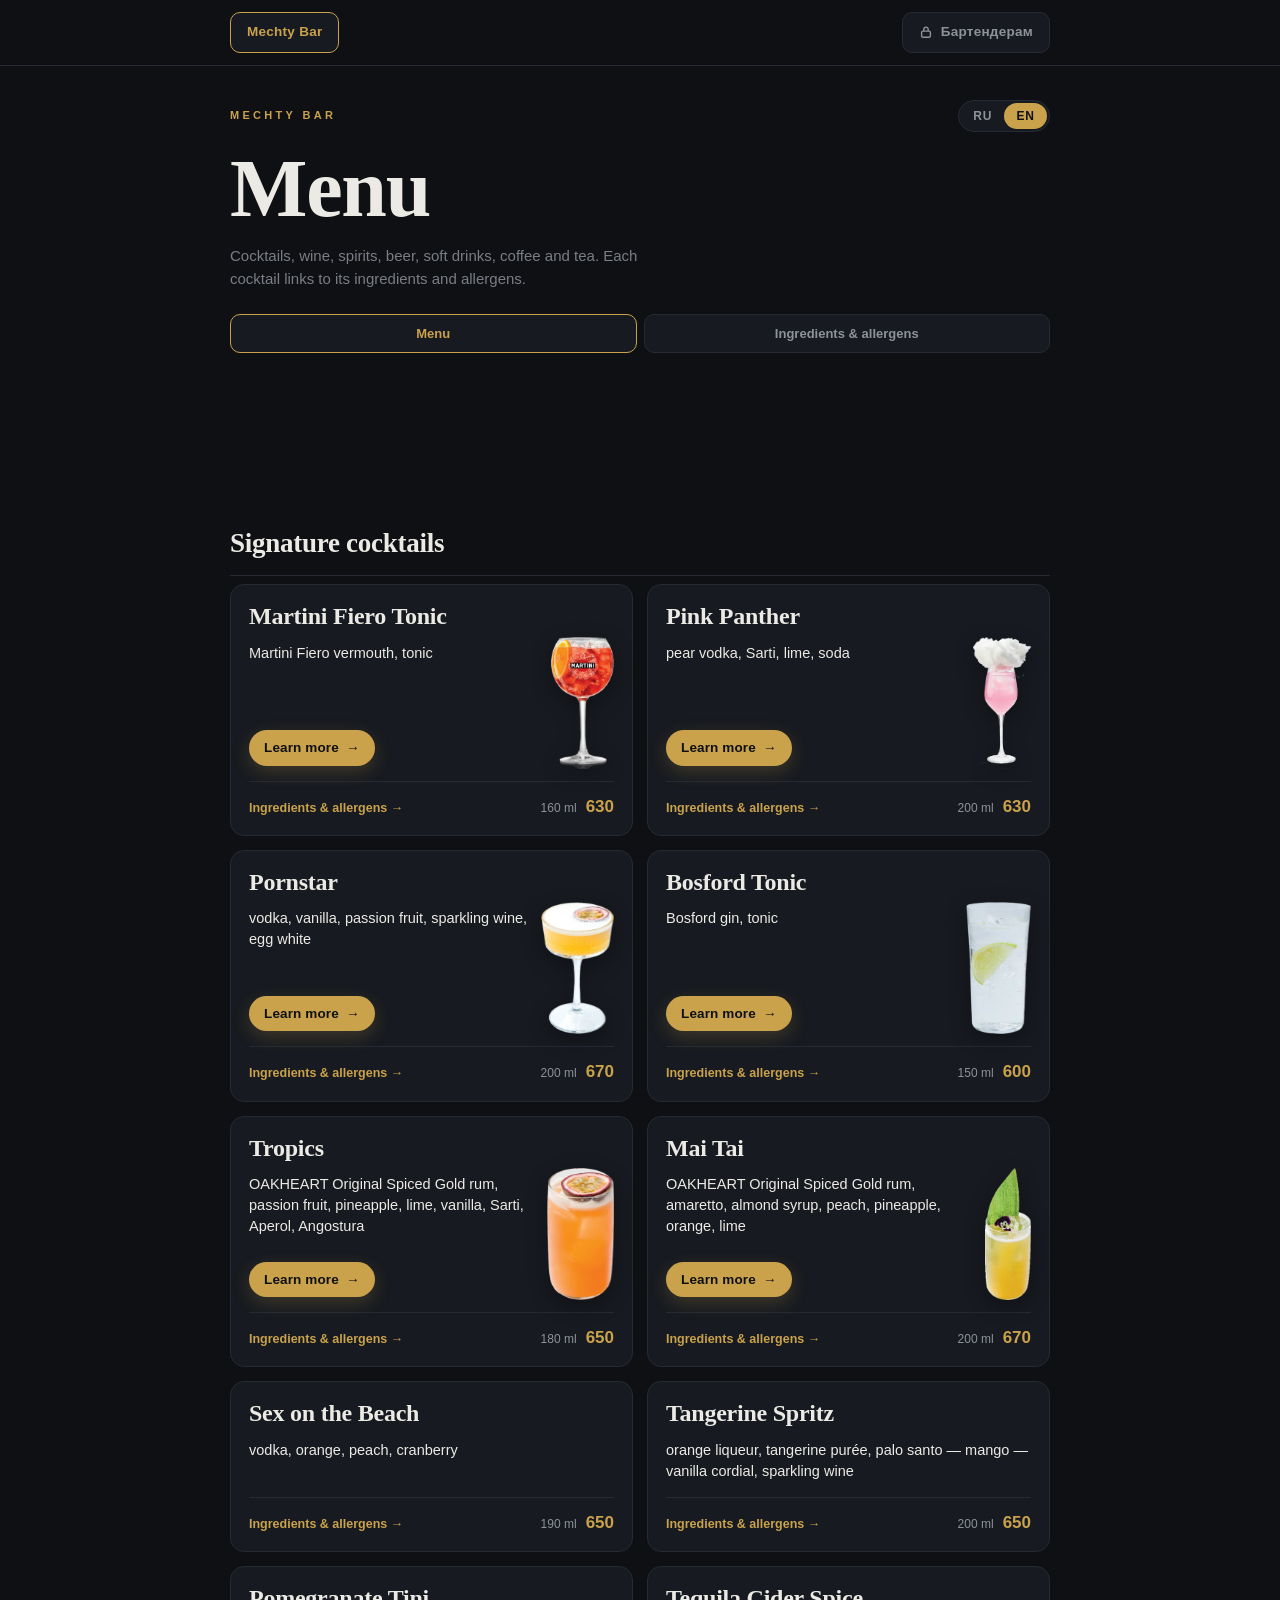
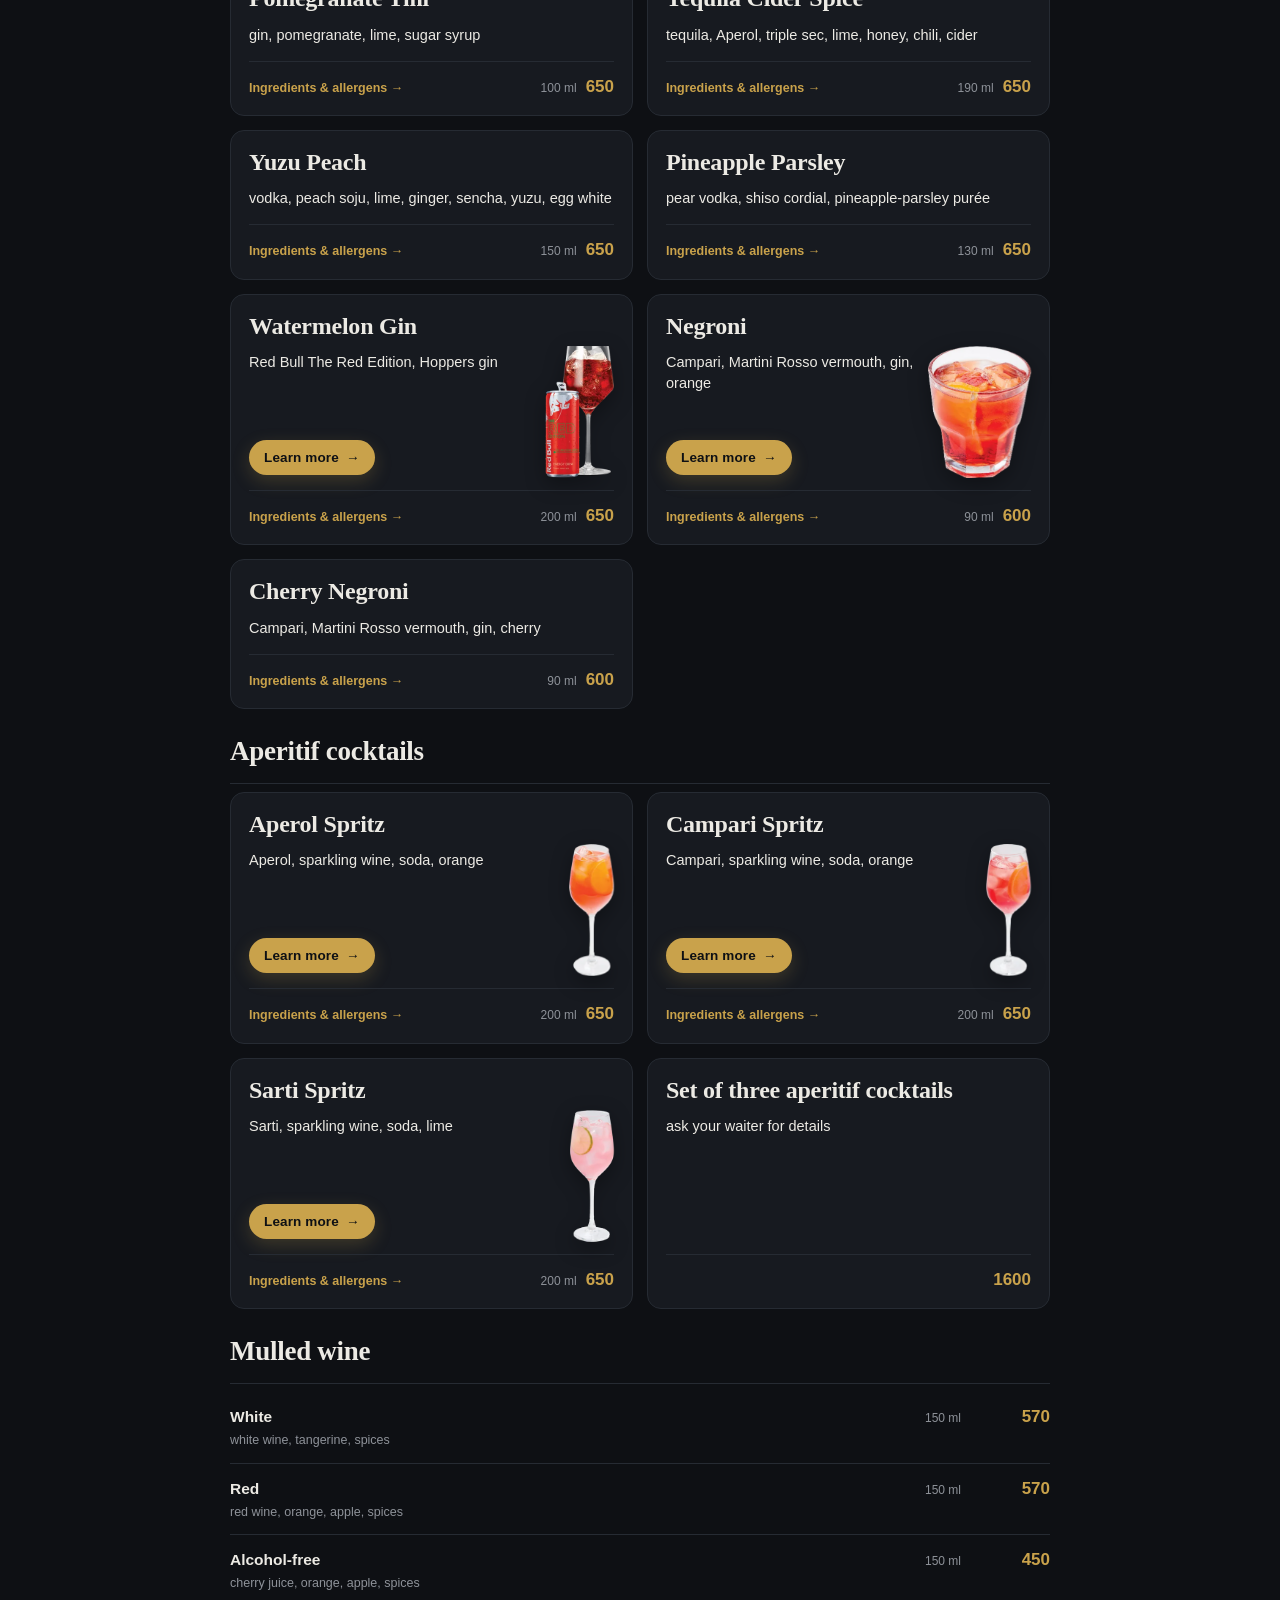
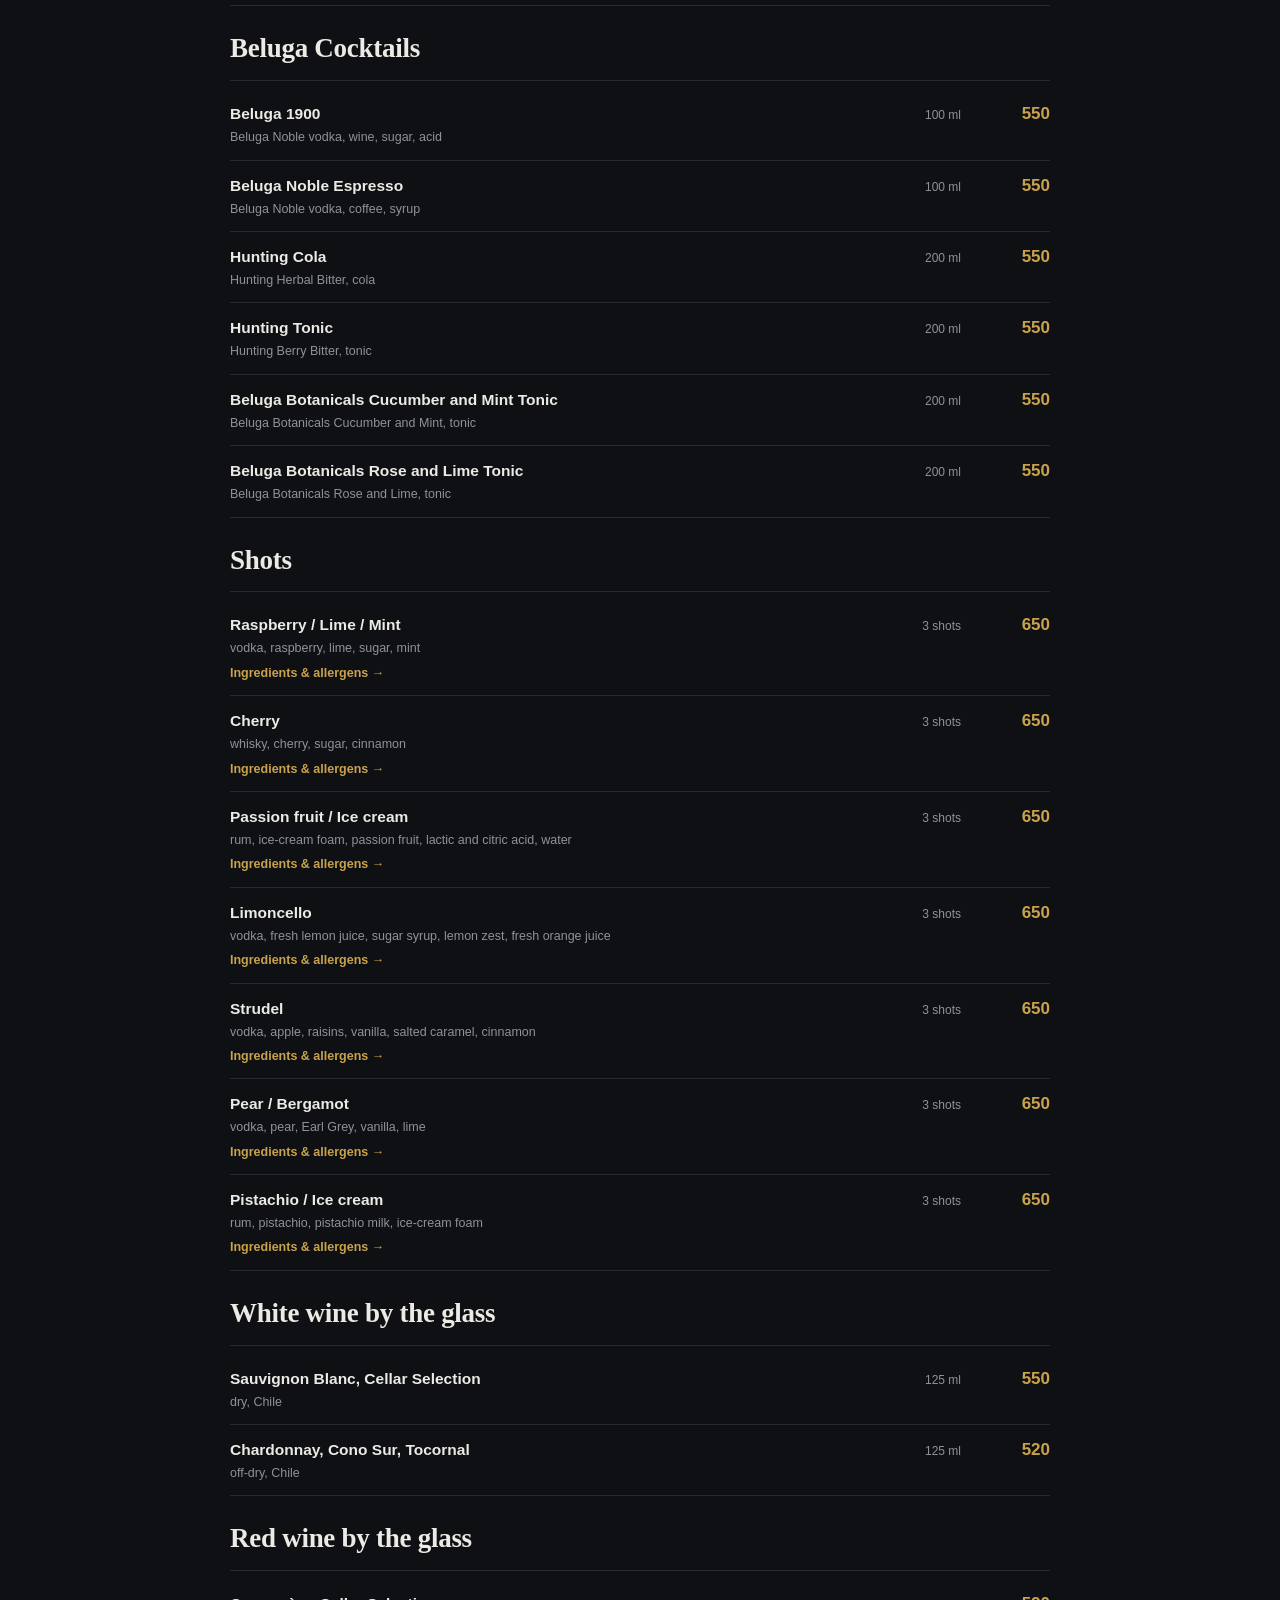
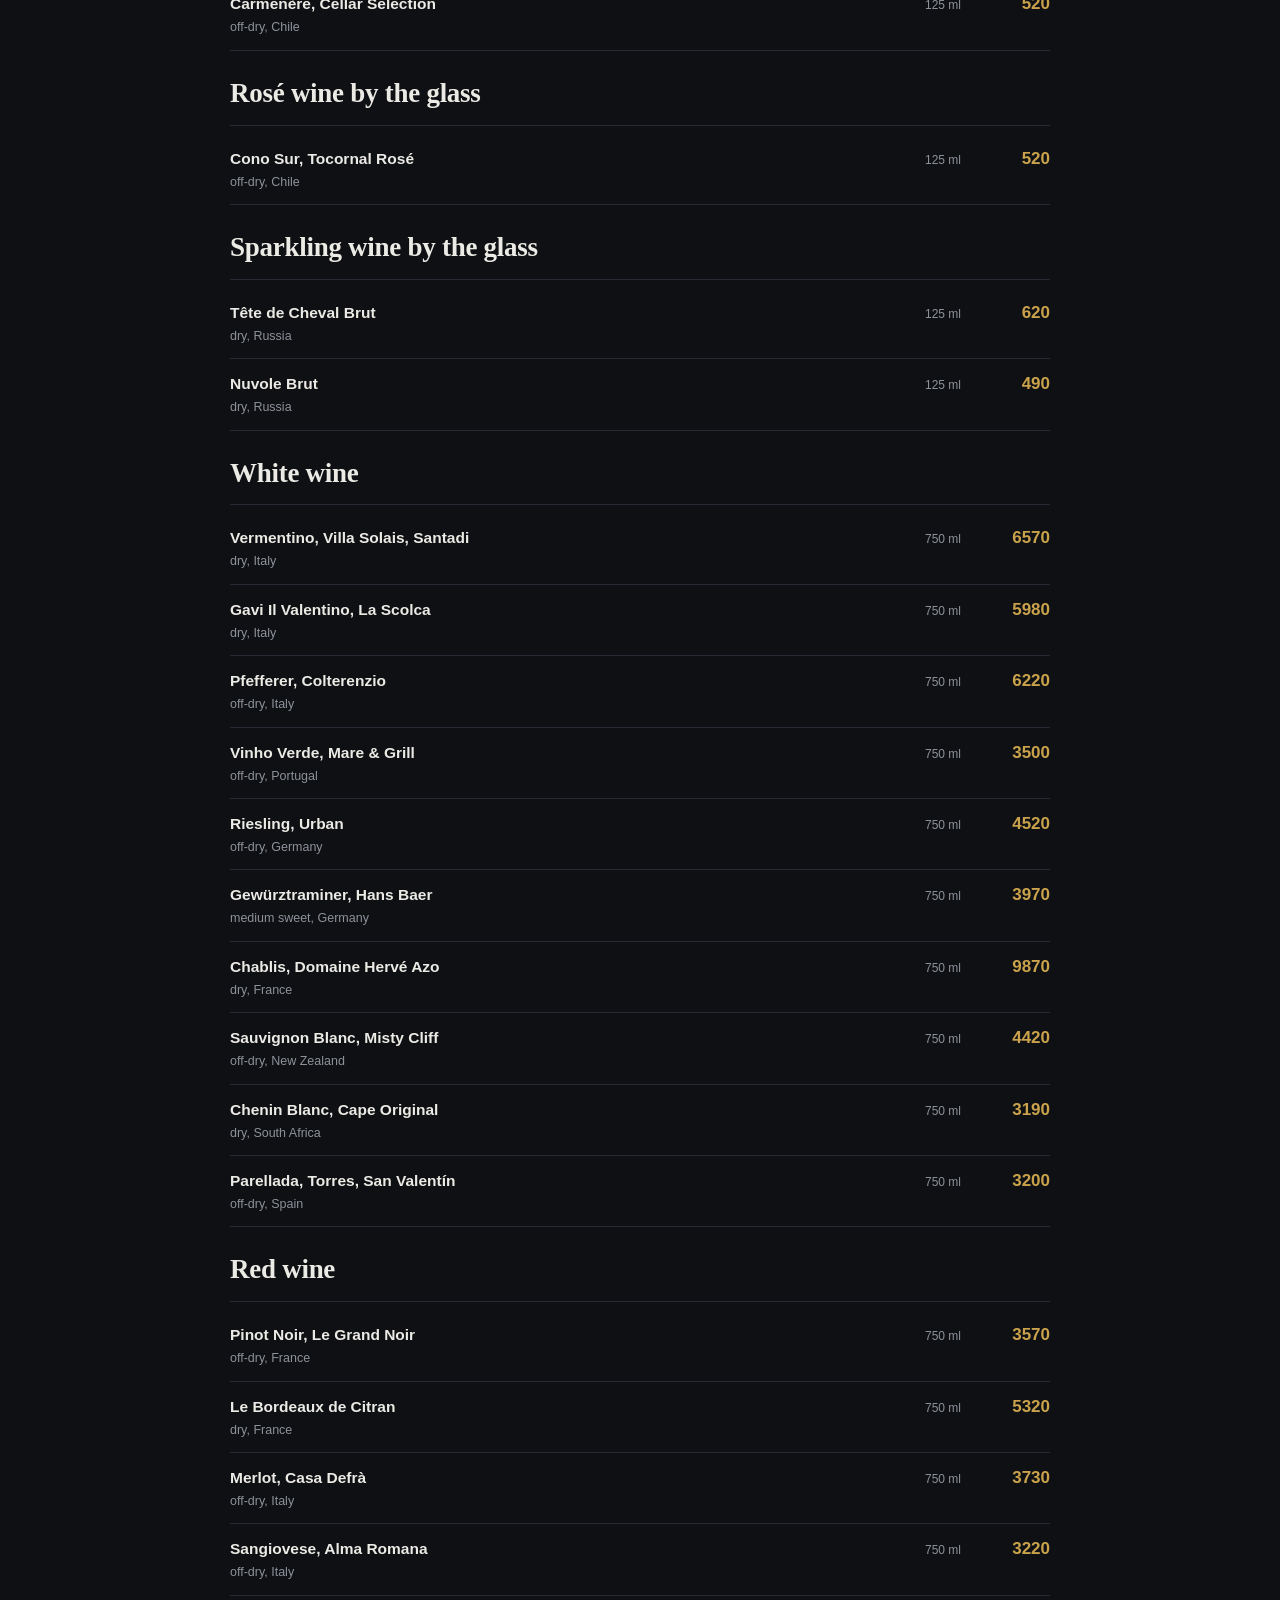
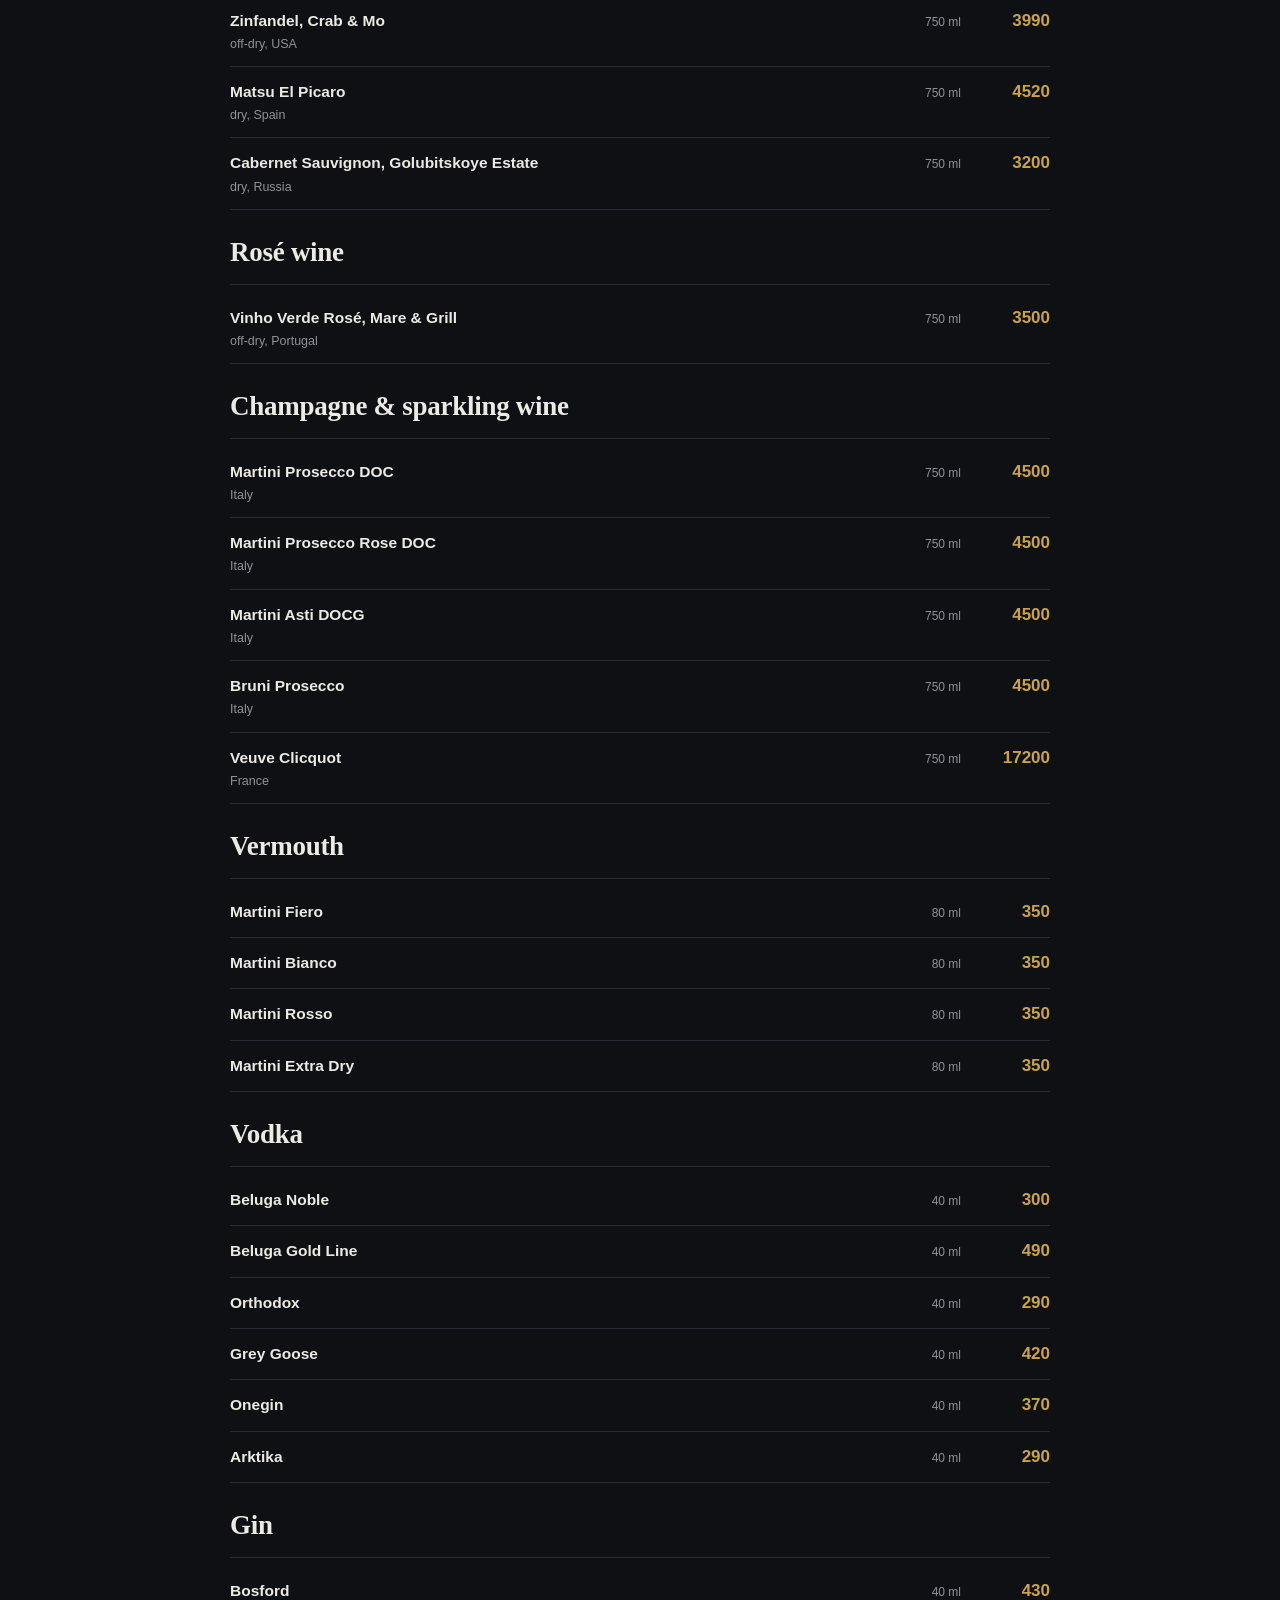
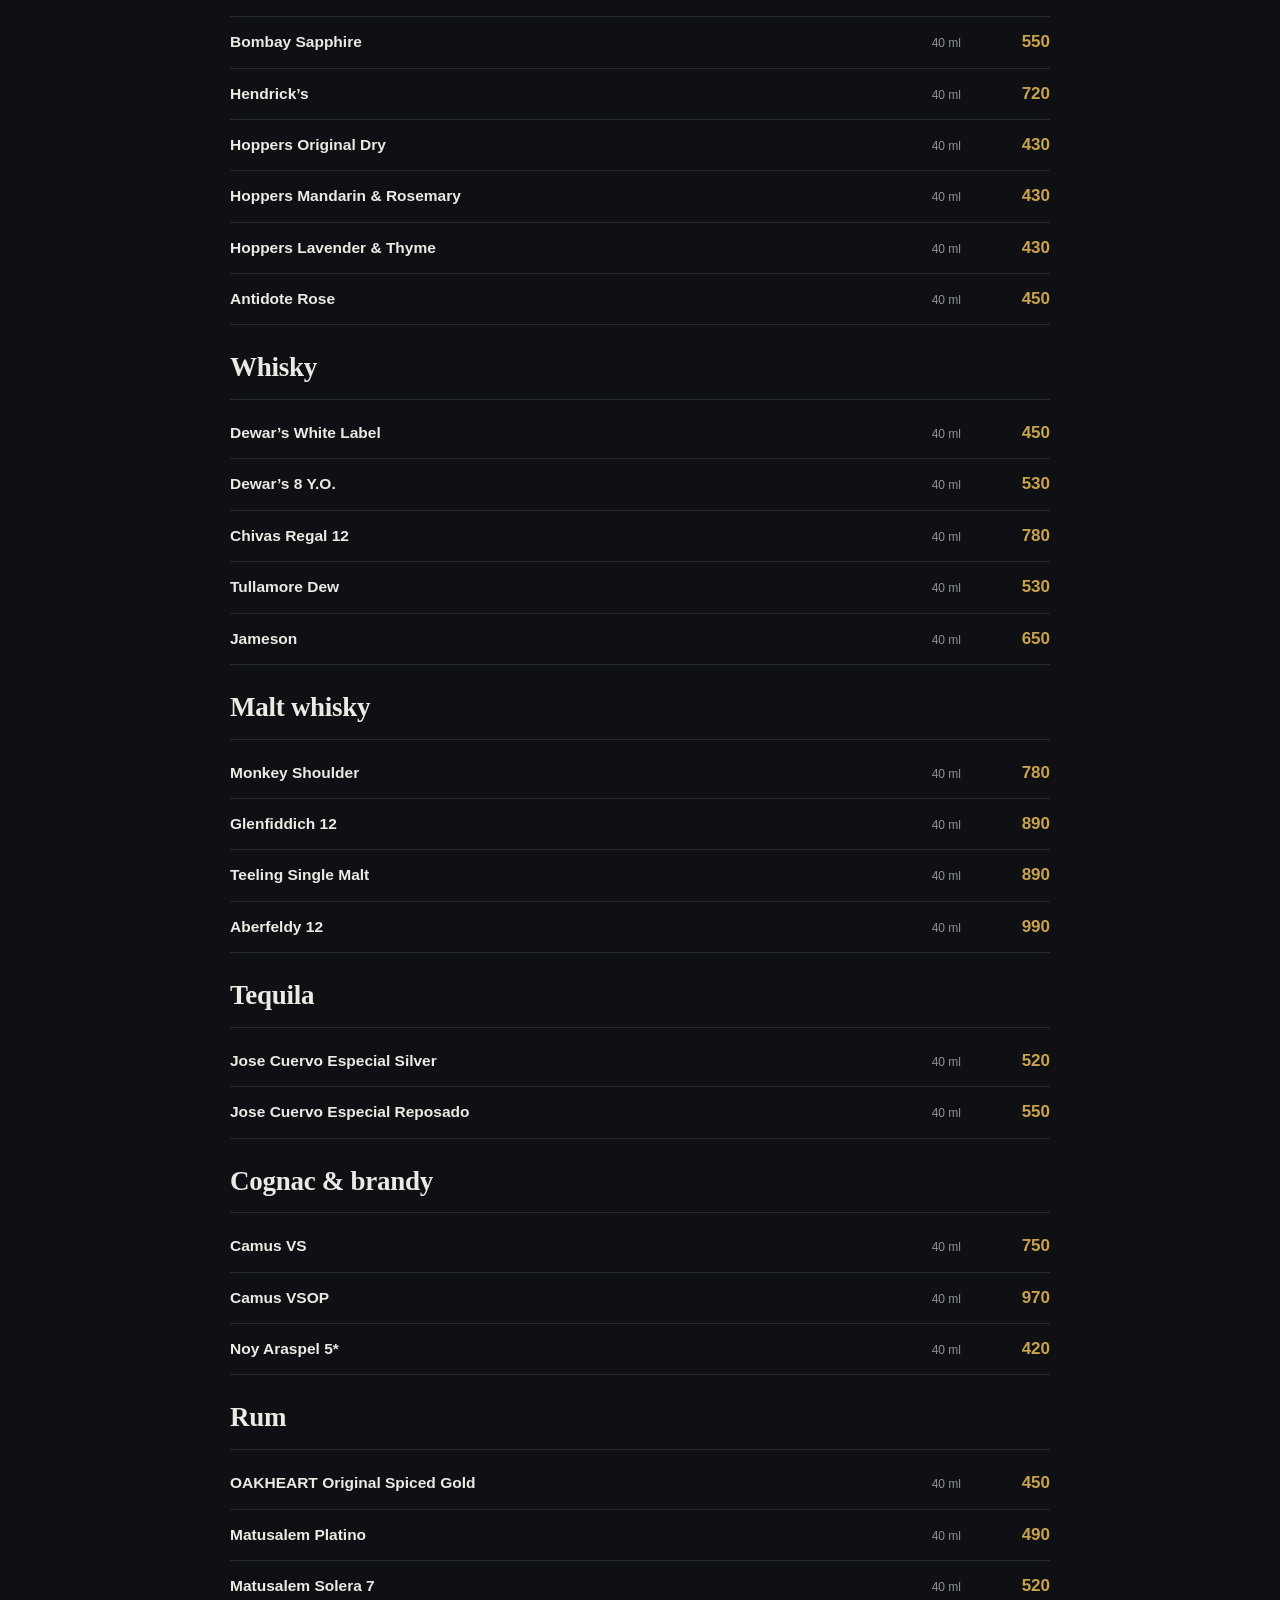
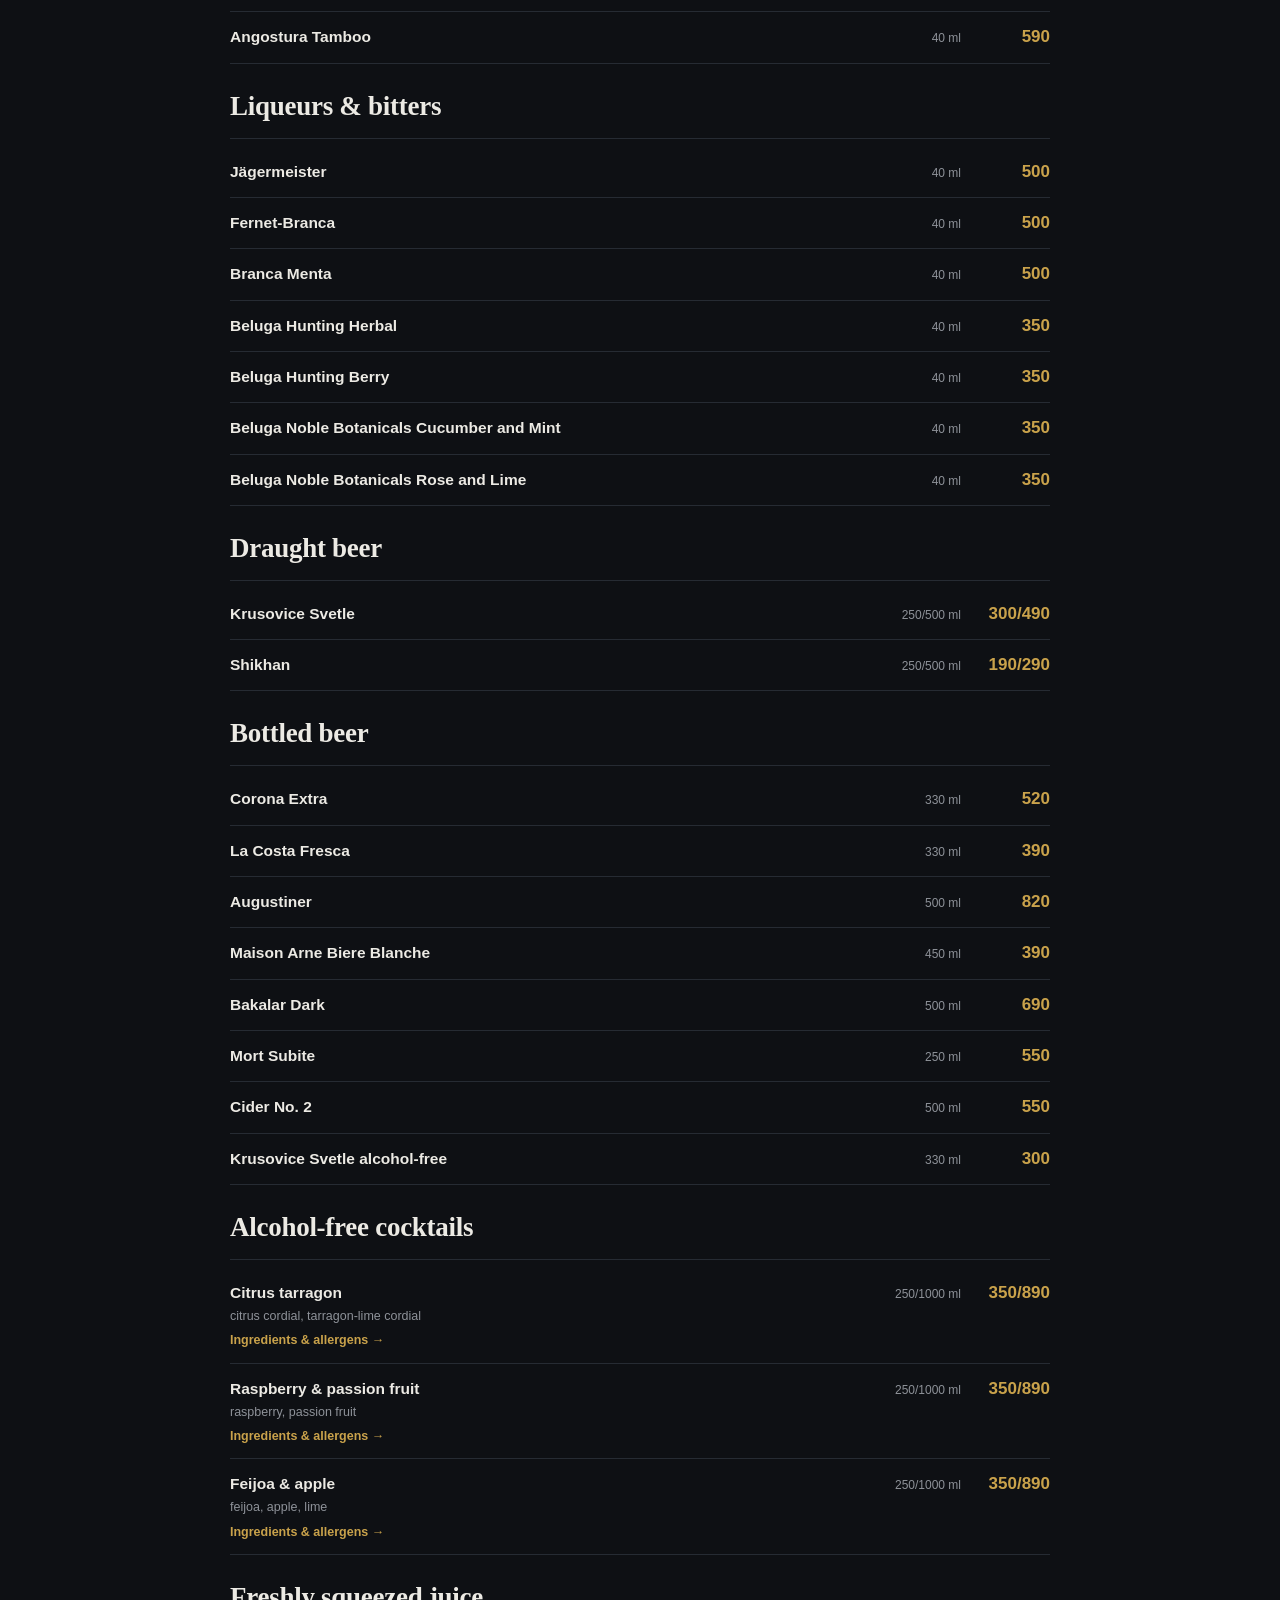
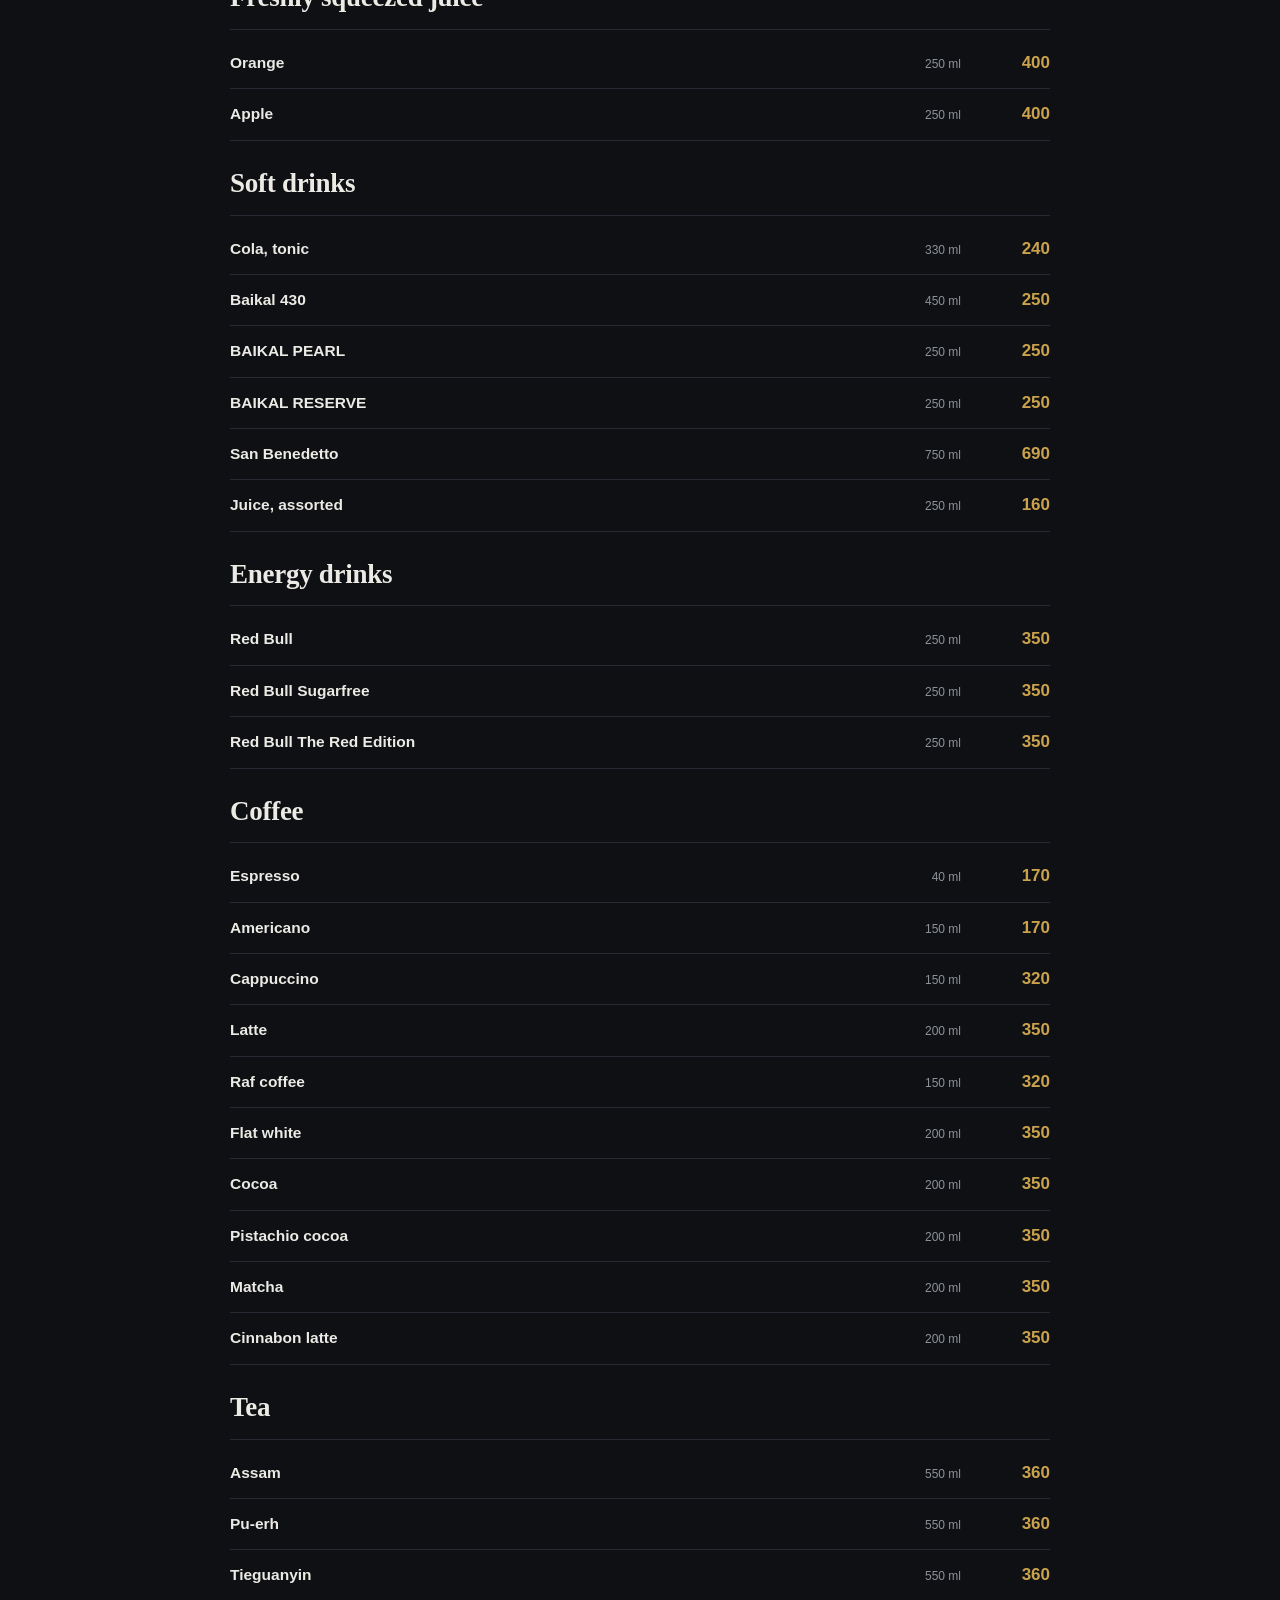
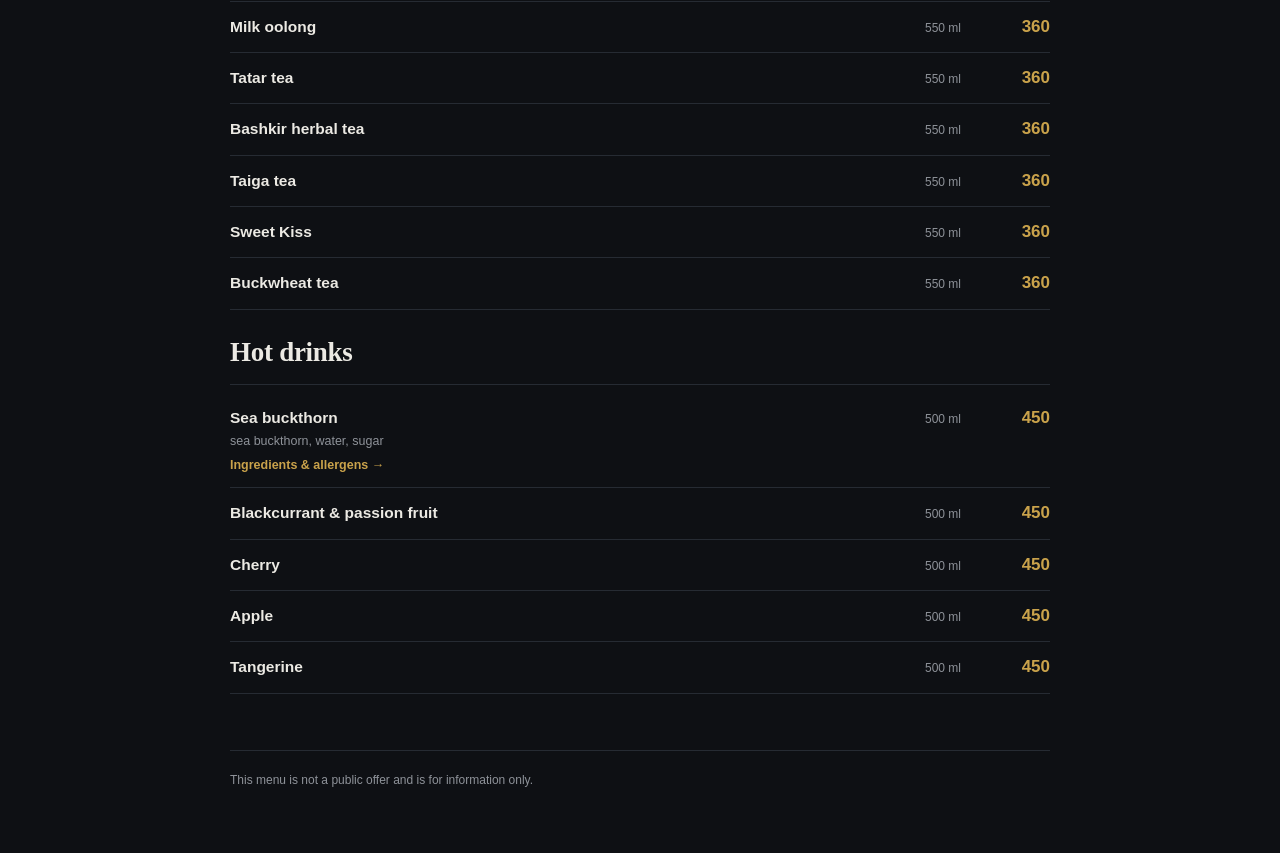
==== commit 633247a7: "Холодильники: подсказка «прошлое» в пустом поле и режим «Обход» - В пустом поле серым — прошлое пока" ====
--- a/index.html
+++ b/index.html
@@ -653,8 +653,11 @@
   <div id="secFr" hidden>
     <p class="cktop" id="frInfo"></p>
     <div class="frlost" id="frLost" role="alert" hidden><p id="frLostT"></p><button type="button" class="link" id="frLostX">Понятно</button></div>
+    <div class="frwalkbar" id="frWalkBar" hidden><button type="button" class="wogo" id="frWalkGo">Обход — все по порядку</button>
+      <p class="cknote">Кафе → склад → клуб → VIP → мансарда: все холодильники и замеры одним списком, в конце — «Сохранить всё».</p></div>
     <div class="modes zones frzones" id="frZones" role="group" aria-label="Зона"></div>
     <div id="frList"></div>
+    <div id="frWalk" hidden></div>
     <div id="frOne" hidden></div>
     <div class="frtools" id="frTools">
       <div id="frSigs"></div>
--- a/css/app.css
+++ b/css/app.css
@@ -1256,7 +1256,10 @@
 .grtimes{display:flex;flex-wrap:wrap;align-items:flex-end;gap:12px}
 .grtime{display:flex;flex-direction:column;gap:4px;font-size:12px;color:var(--muted);font-weight:600}
 .grtime input{font:600 16px var(--sans);color:var(--fg);background:var(--surface);border:1px solid var(--line);border-radius:10px;padding:10px 12px;min-width:132px}
-.grend{margin:0 0 12px;color:var(--muted);font-size:14px}
+.grend{margin:8px 0 0;color:var(--muted);font-size:13.5px}
+.grend .link{font-size:13.5px}
+.grlock{color:var(--muted);font-size:13px;flex:1;min-width:0}
+.grfoot .link{white-space:nowrap}
 .grend b{color:var(--fg)}
 .grlen{margin:10px 0 0;color:var(--accent);font-weight:700;min-height:1.2em}
 .grf .refbtns{display:flex;align-items:center;gap:18px}
@@ -1334,3 +1337,28 @@
 .btmgr .btic{color:var(--muted)}
 .btlock{width:14px;height:14px;color:var(--muted);margin-left:6px}
 @media (prefers-reduced-motion:reduce){.btnav,.btnav.open,.btdim,.btdim.open{transition:none}}
+/* холодильники: подсказка «прошлое» в пустом поле и «Обход» — все точки одним списком */
+.frin input::placeholder{font-size:15px;font-weight:500;color:var(--muted);opacity:.75}
+.frin.two input::placeholder{font-size:12.5px}
+.frwalkbar{margin:4px 0 14px}
+.frwalkbar .wogo{margin-top:0}
+.frwalkbar .cknote{margin:8px 2px 0}
+.frwalk{margin-top:12px}
+.frwk{margin-top:14px}
+.frwpl{margin:24px 0 0;padding-bottom:6px;border-bottom:1px solid var(--line);font-size:11px;letter-spacing:.14em;text-transform:uppercase;color:var(--accent);font-weight:800}
+.frwrow{padding:12px 0 10px;border-bottom:1px solid var(--line)}
+.frwrow:last-child{border-bottom:0}
+.frwn{margin:0 0 8px;font-size:14.5px;line-height:1.3}
+.frwn b{font-weight:700;overflow-wrap:anywhere}
+.frwn .frw{margin-top:1px}
+.frwrow .frin input{font-size:20px;padding:8px 6px}
+.frwrow .frpm{height:44px;width:42px}
+.frwrow .frwho{margin-top:6px}
+.frwrow.done .frwn b{color:#7BC47F}
+.frwrow.dirty .frin input{border-color:var(--accent)}
+.frwfoot{position:sticky;bottom:0;z-index:5;padding:10px 0 calc(10px + env(safe-area-inset-bottom));background:var(--bg);border-top:1px solid var(--line);text-align:center}
+.frwfoot .wogo{margin-top:0}
+.frwfoot .wogo.done{color:#7BC47F;border-color:rgba(123,196,127,.45);background:transparent;opacity:1}
+.frwfoot .frwho{margin:6px 0 2px}
+.frwfoot .frwho:empty{display:none}
+.frwfoot .link{margin-top:4px}
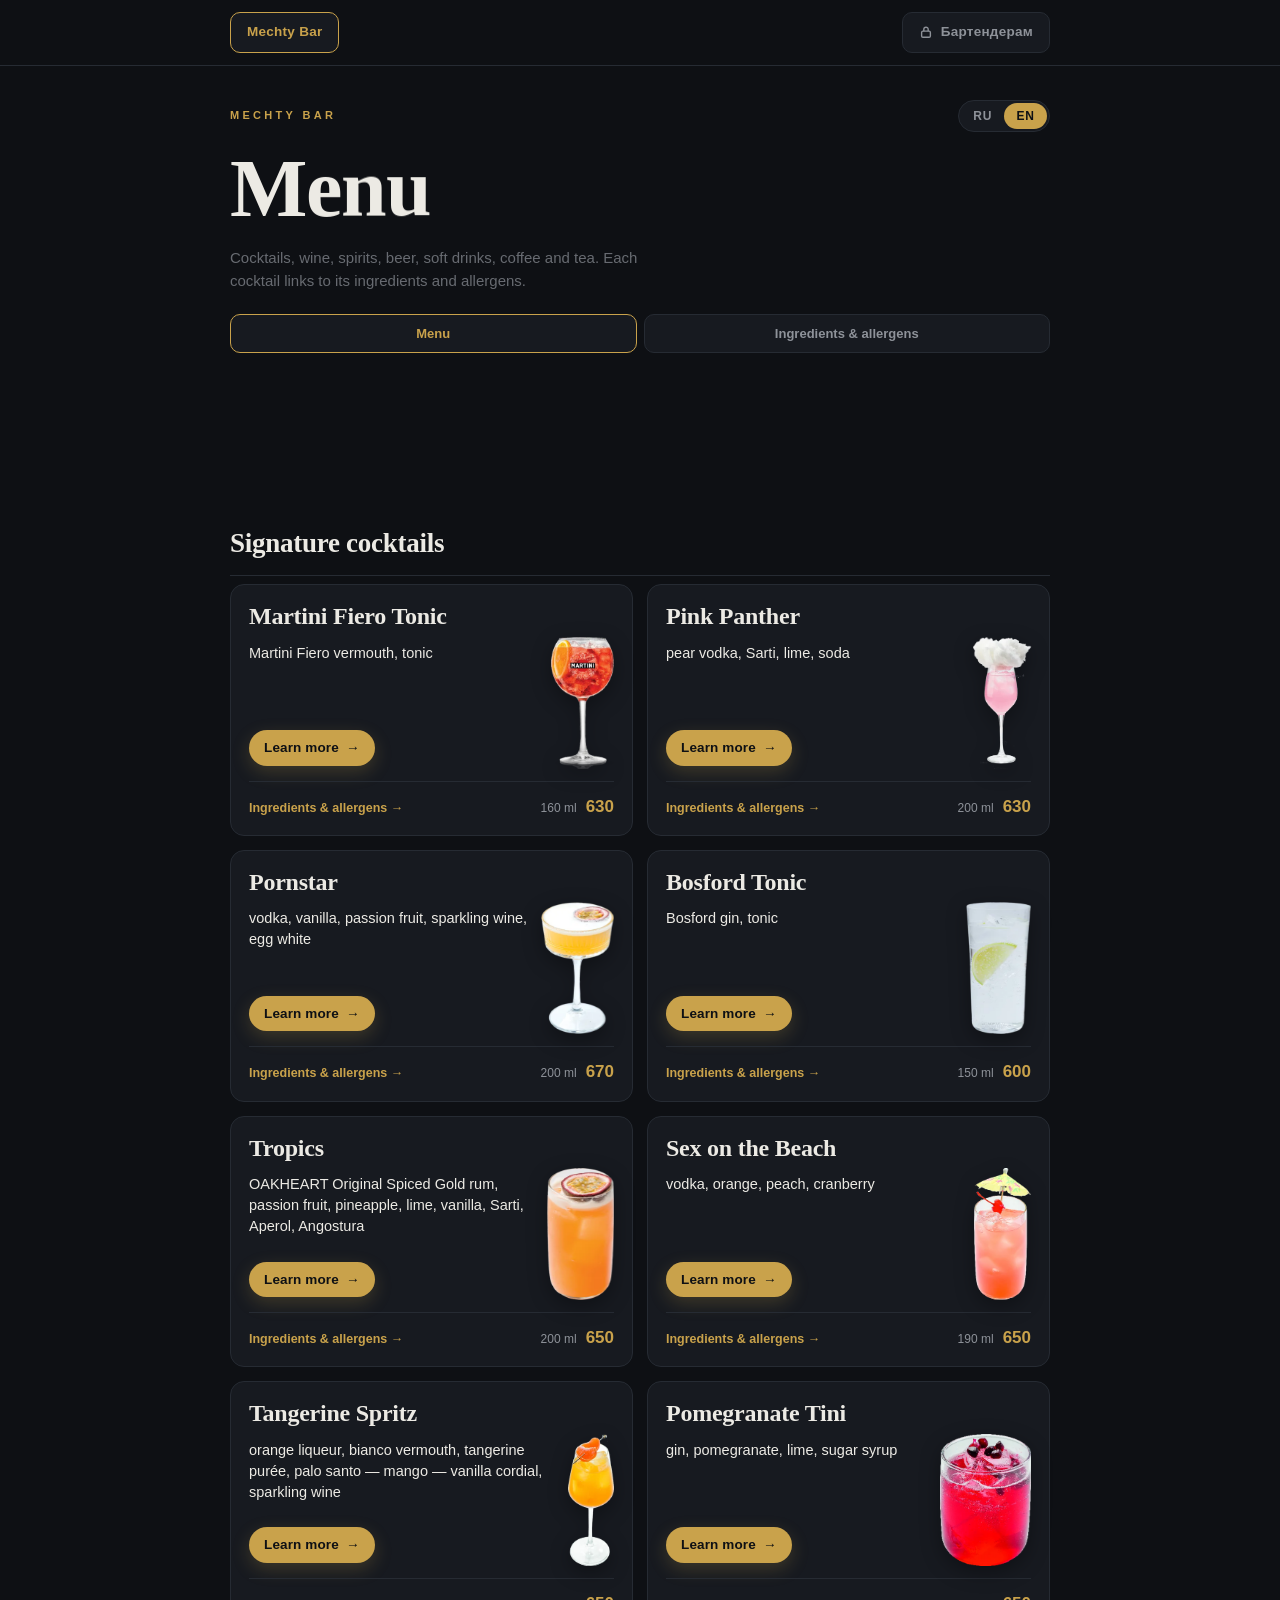
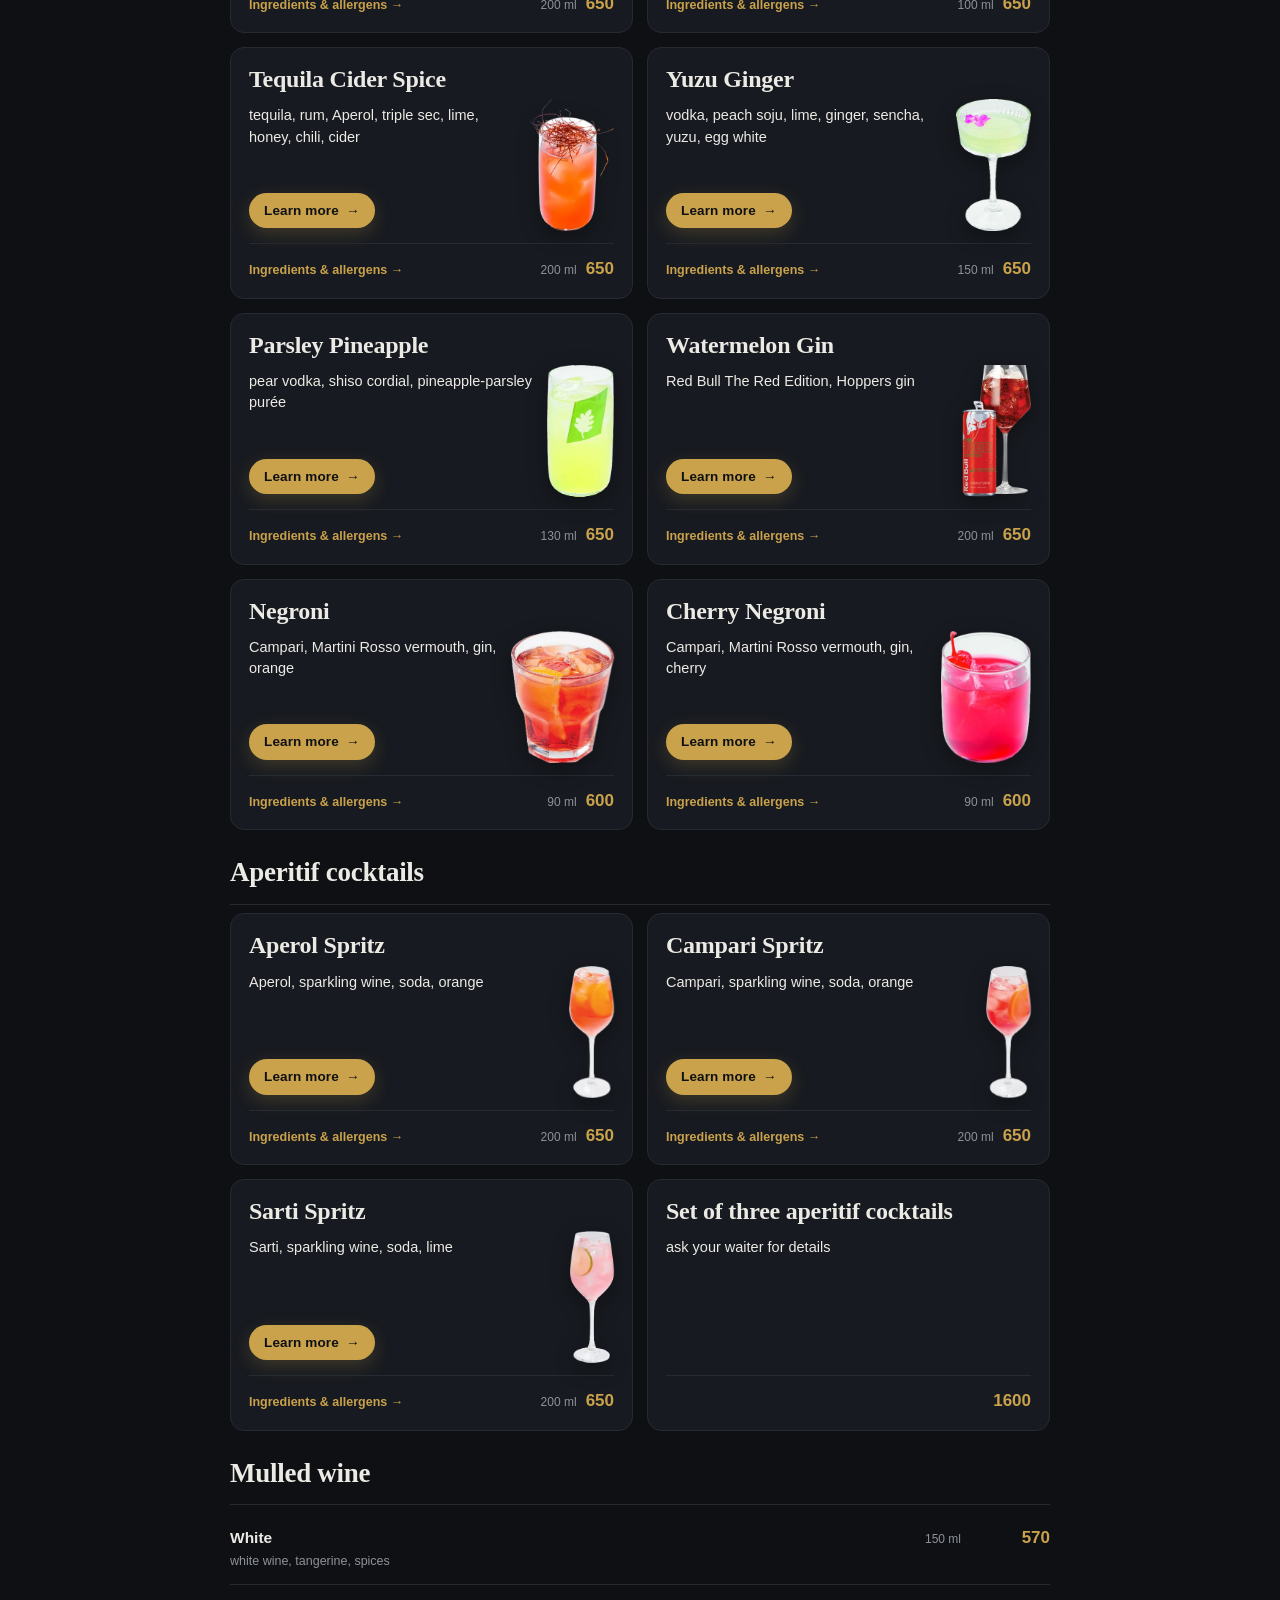
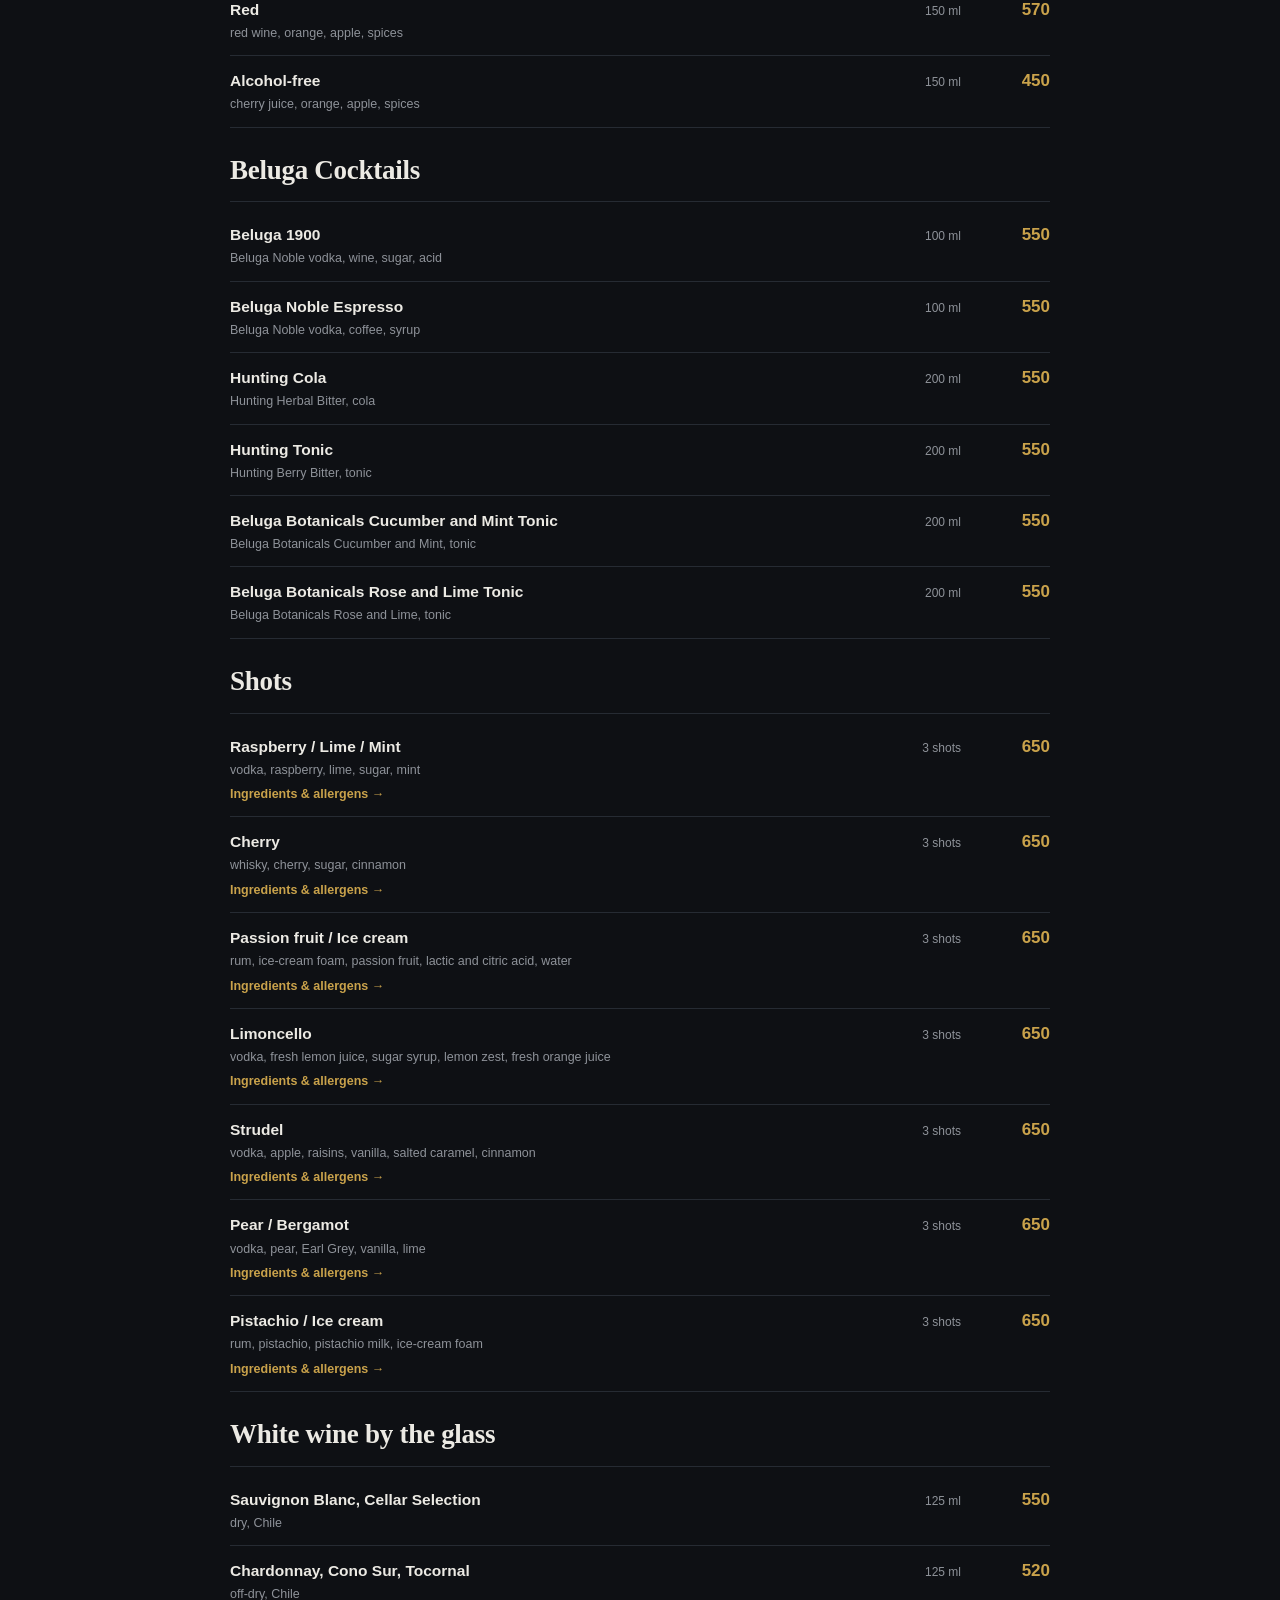
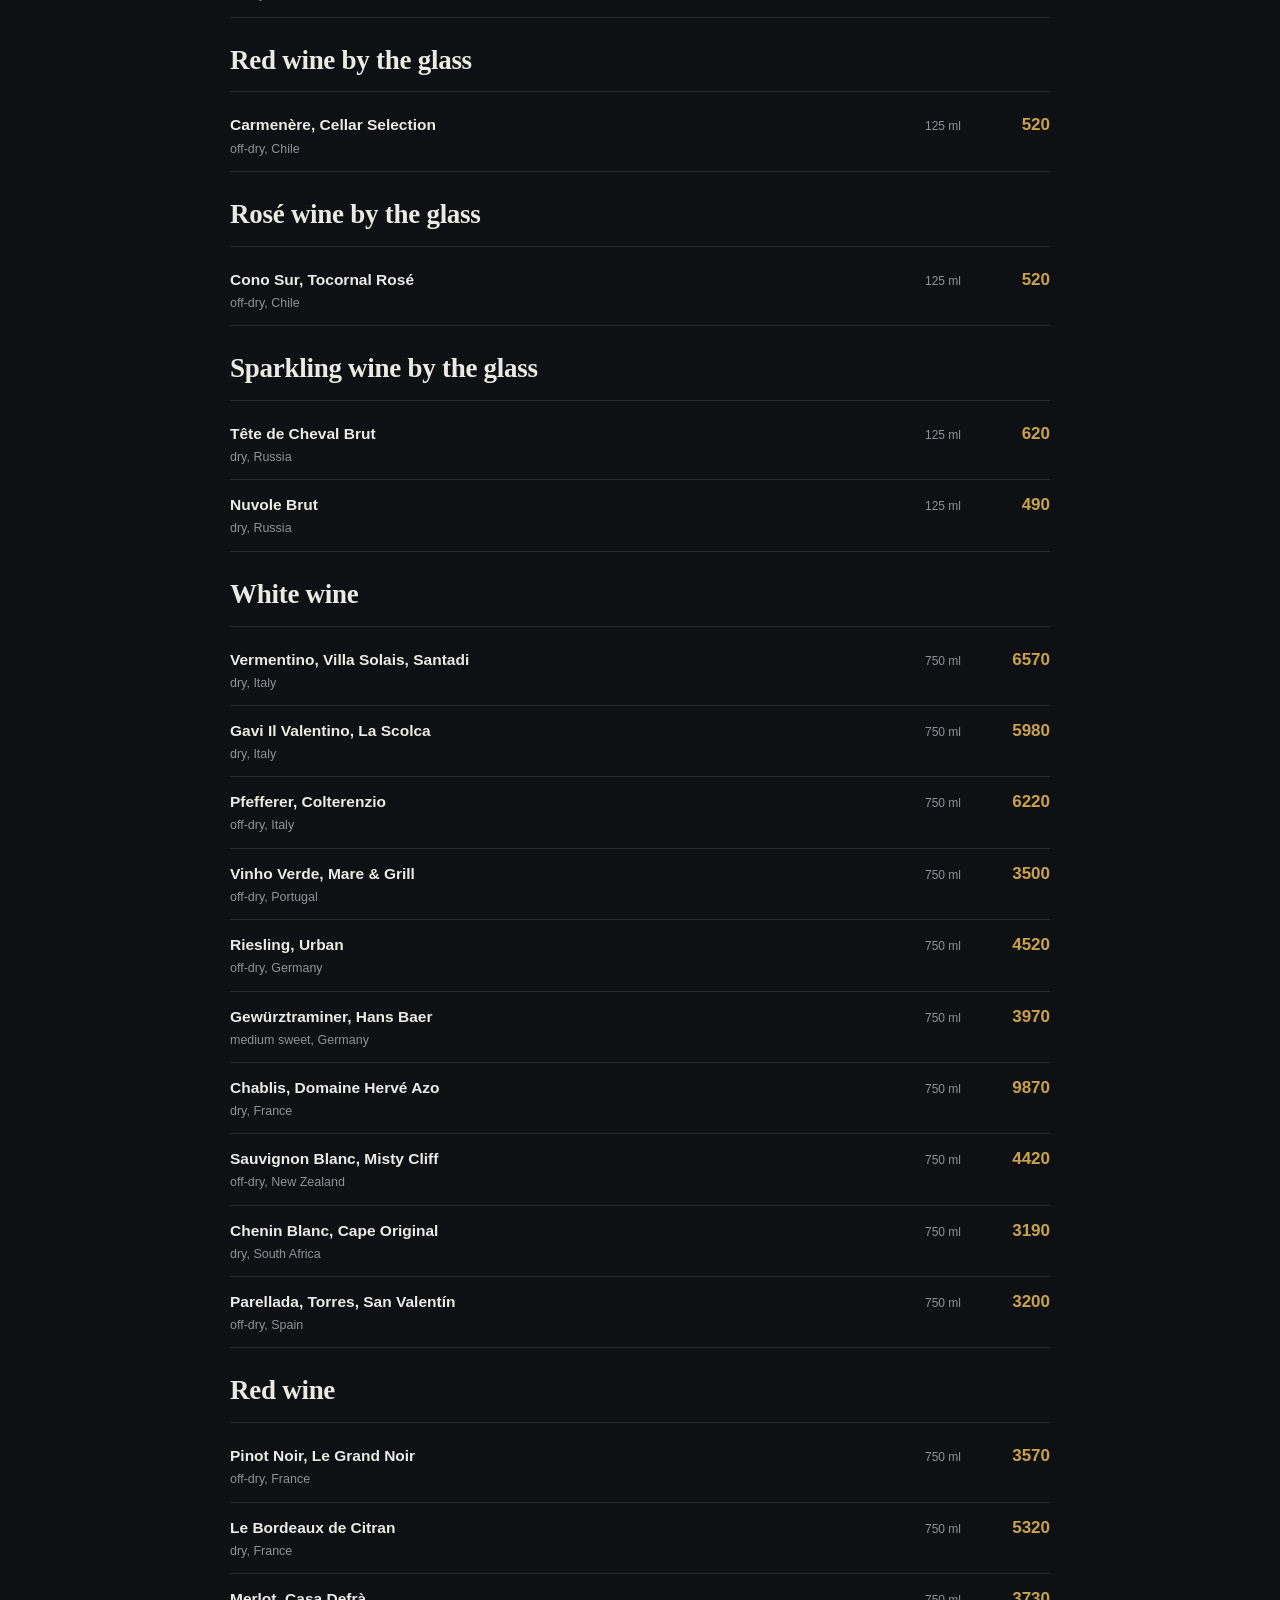
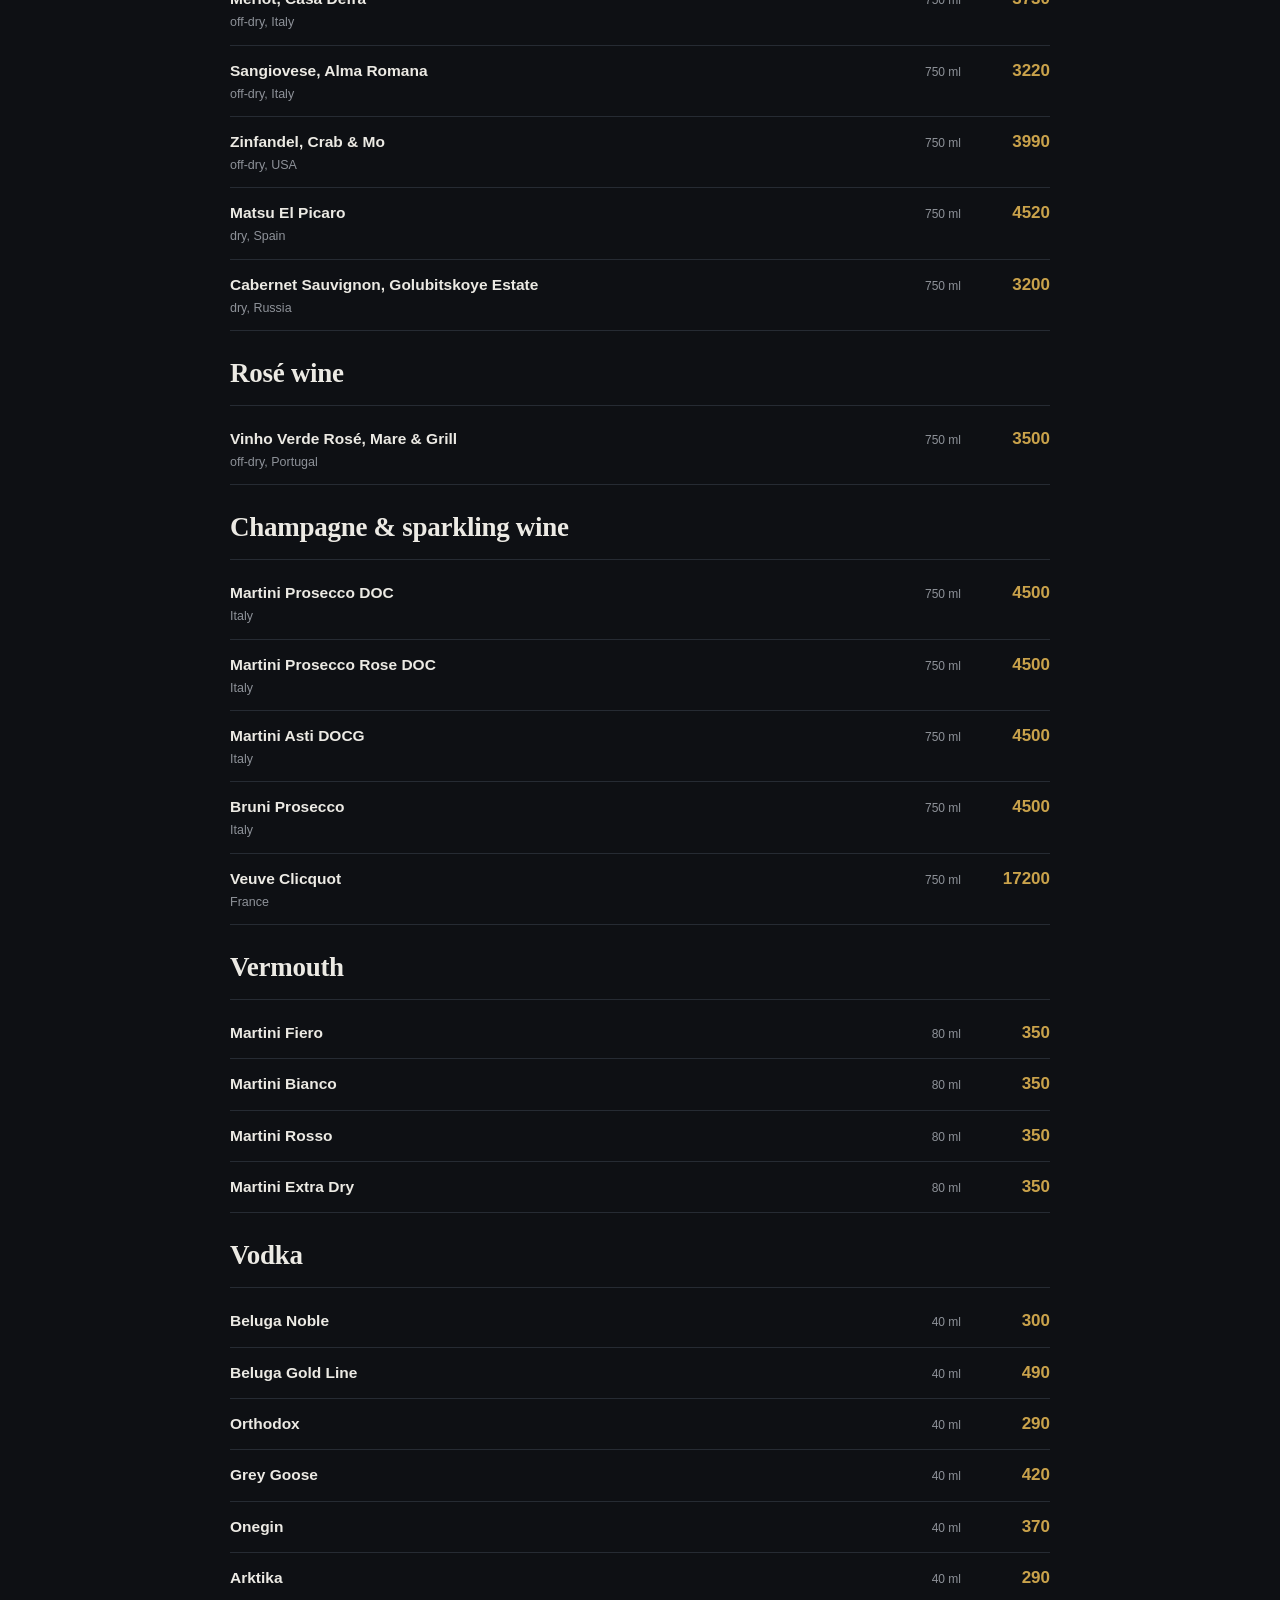
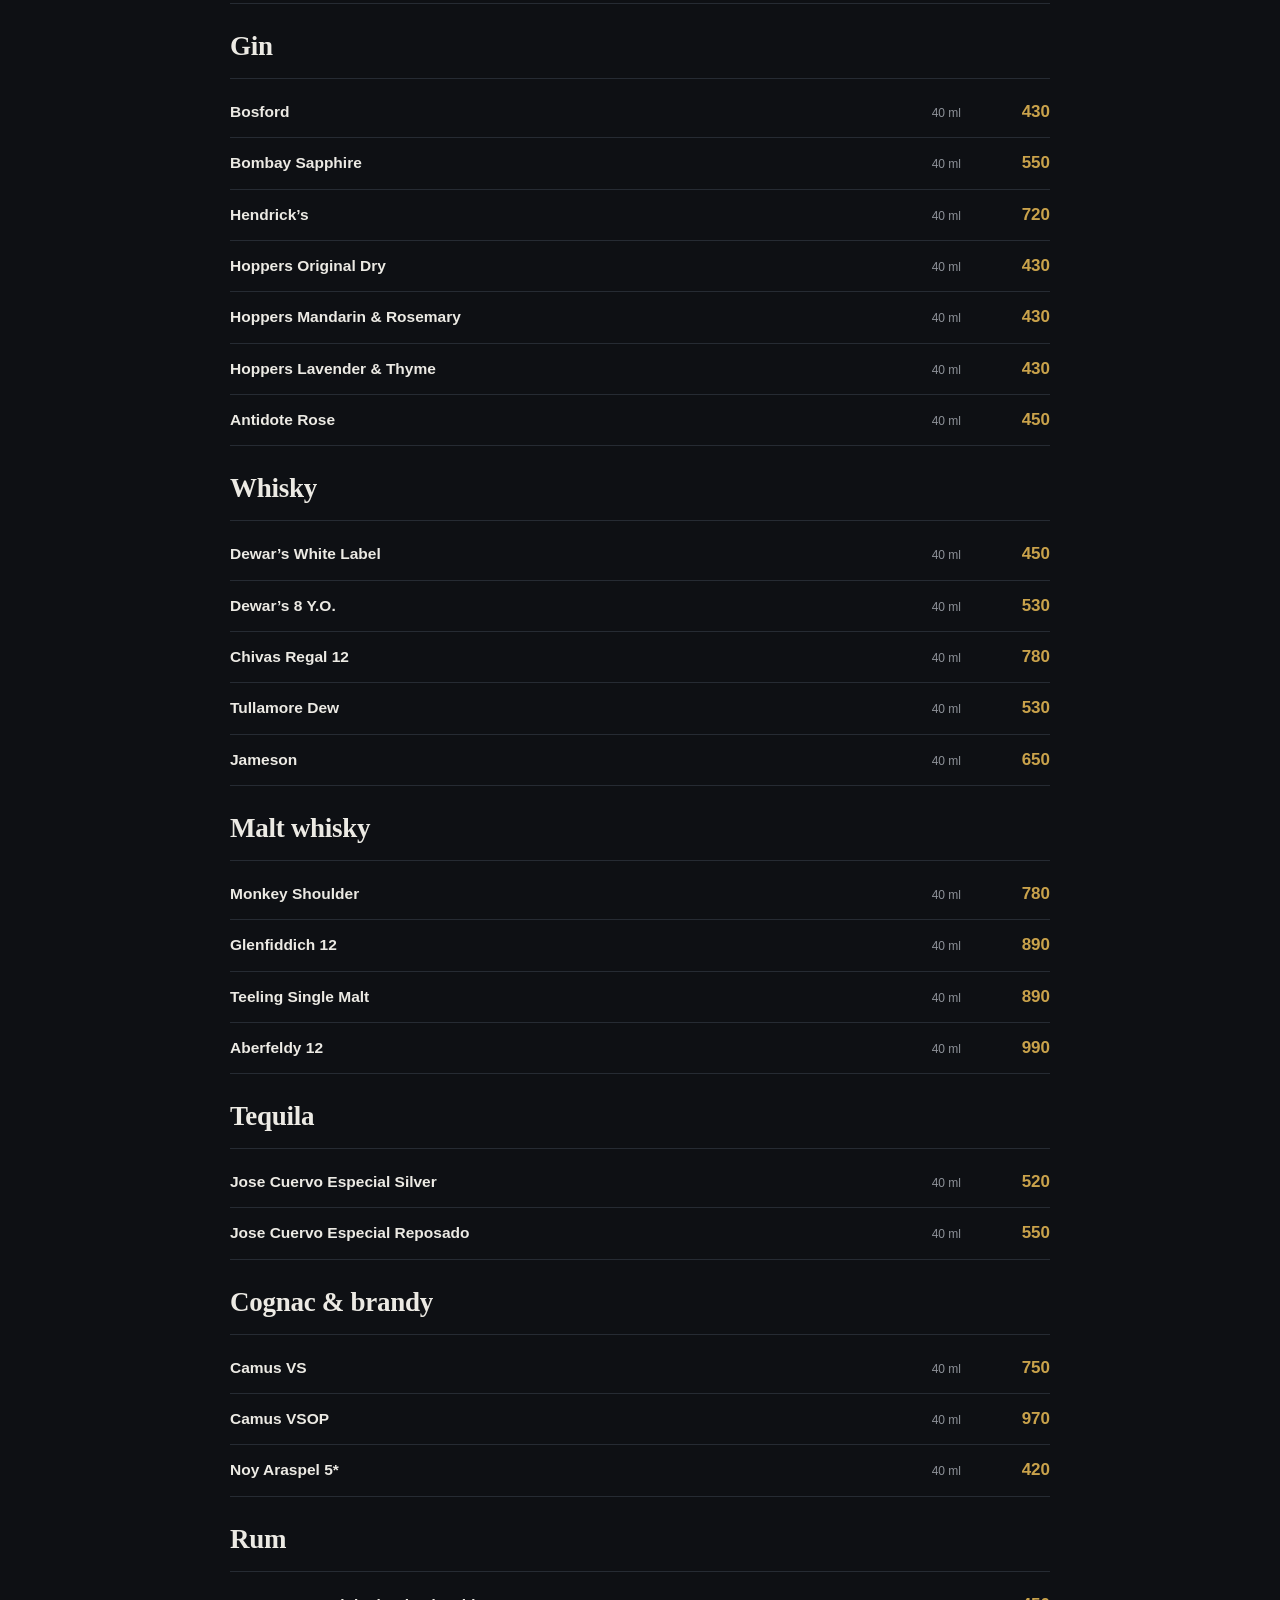
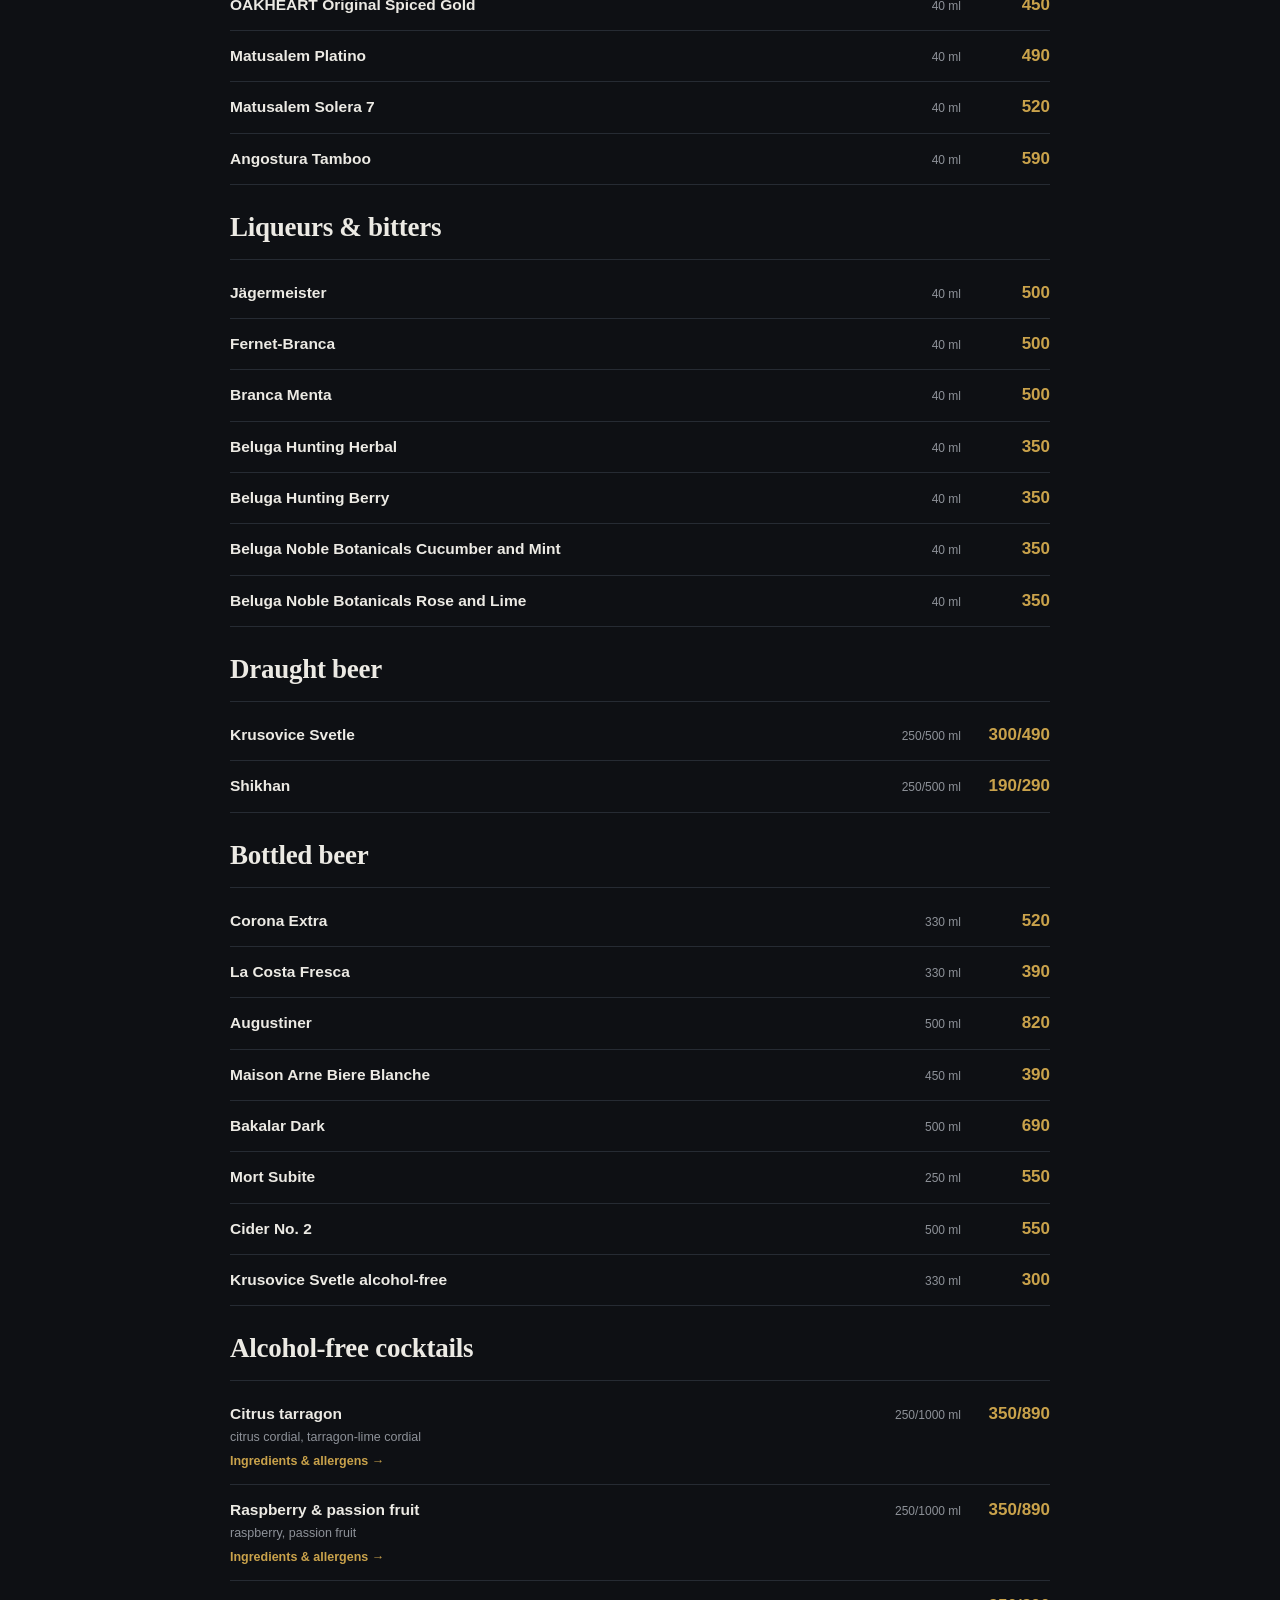
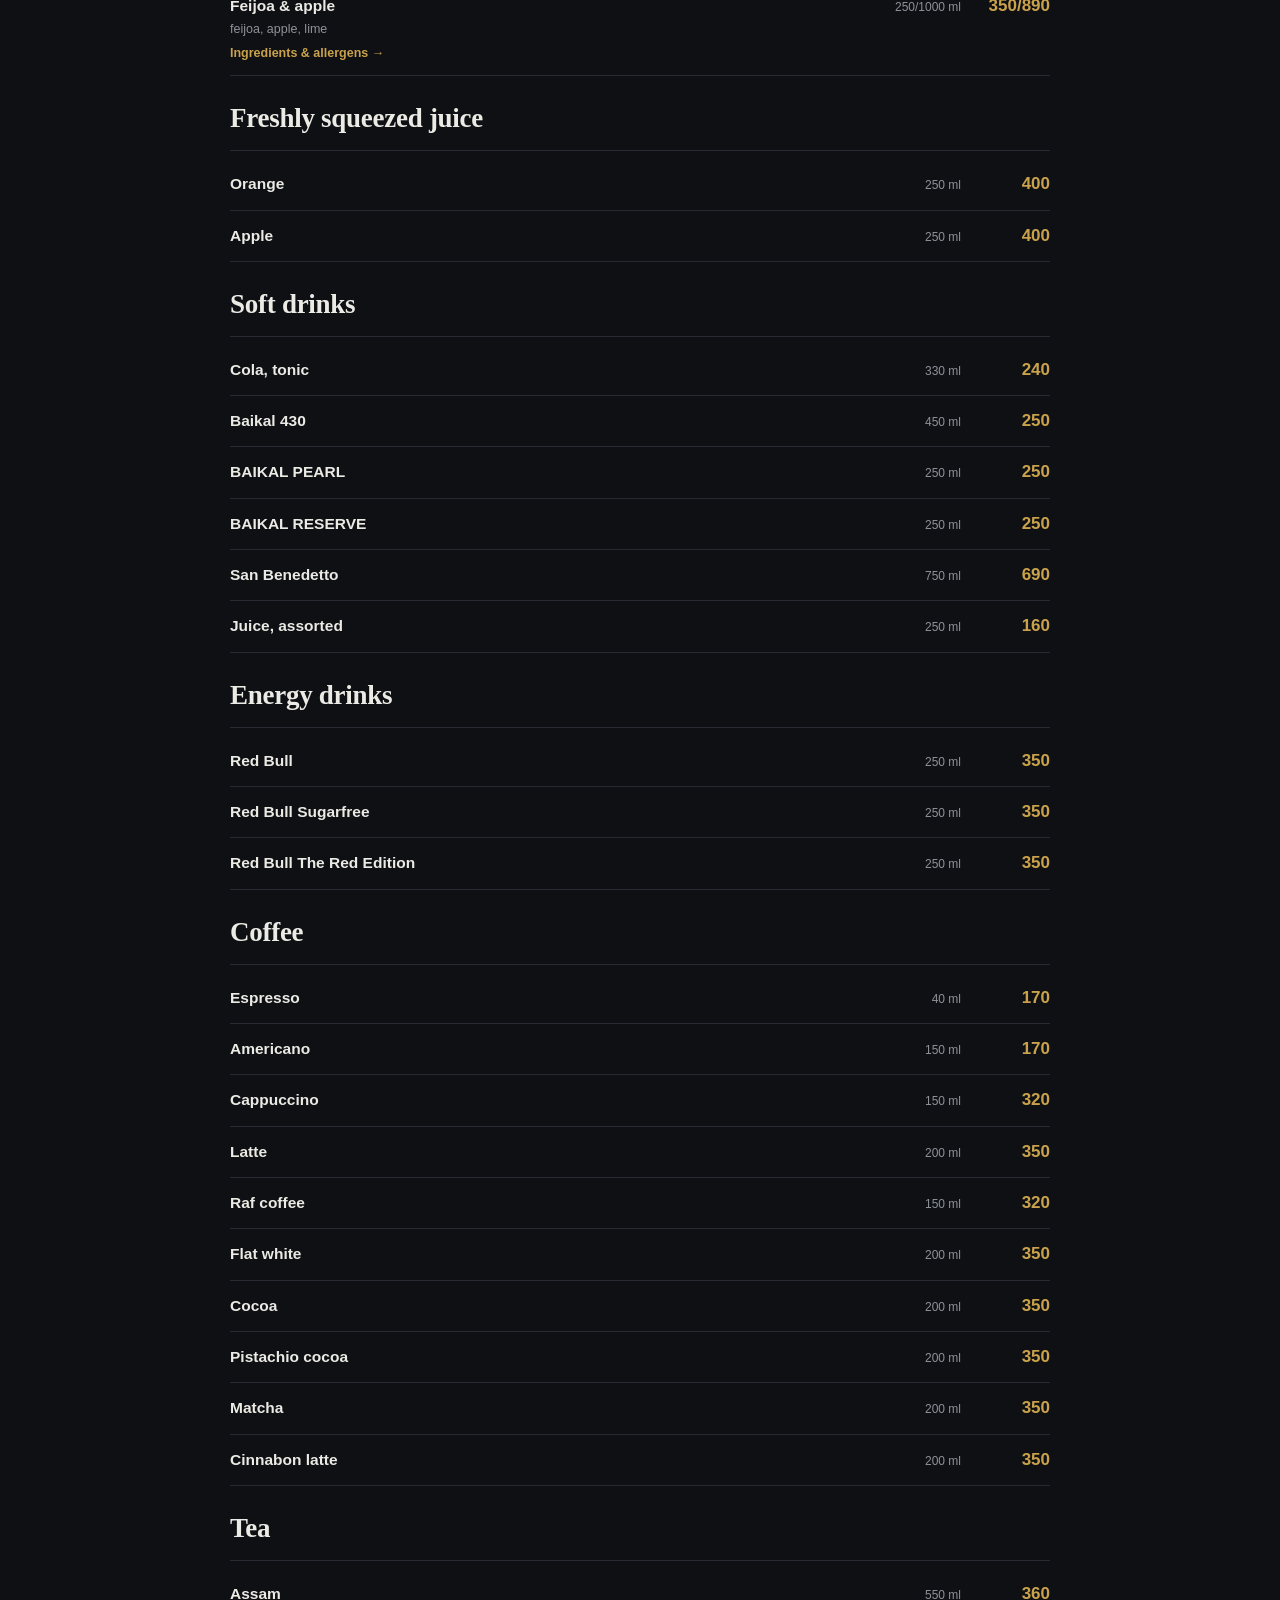
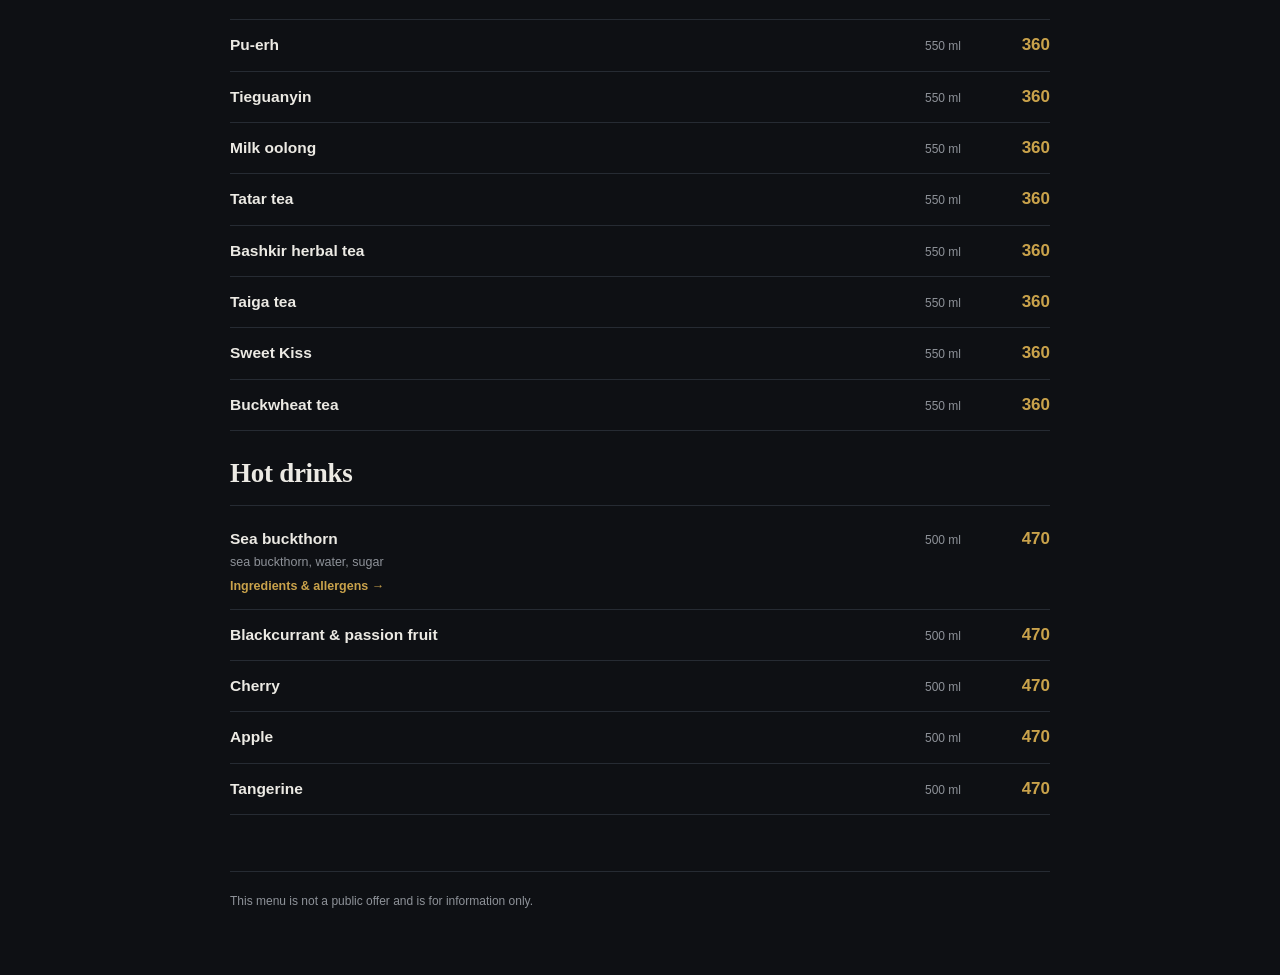
==== commit 5be8d548: "QR этикеток — в «Узнать больше», доза премикса над QR, правки графика по неделям - QR этикетки кокте" ====
--- a/index.html
+++ b/index.html
@@ -644,7 +644,6 @@
 
   <div id="secGr" hidden>
     <div class="modes grmon" id="grMon" role="group" aria-label="Месяц"></div>
-    <button type="button" class="wogo grgo" id="grEdit">Внести правки</button>
     <p class="cktop grinfo" id="grInfo" role="status"></p>
     <div id="grSum"></div>
     <div id="grWeeks"></div>
--- a/css/app.css
+++ b/css/app.css
@@ -1348,7 +1348,10 @@
 .frwpl{margin:24px 0 0;padding-bottom:6px;border-bottom:1px solid var(--line);font-size:11px;letter-spacing:.14em;text-transform:uppercase;color:var(--accent);font-weight:800}
 .frwrow{padding:12px 0 10px;border-bottom:1px solid var(--line)}
 .frwrow:last-child{border-bottom:0}
-.frwn{margin:0 0 8px;font-size:14.5px;line-height:1.3}
+.frwhd{display:flex;align-items:center;gap:12px;margin-bottom:8px}
+.frwth{flex:none;width:92px}
+.frwth svg{display:block;width:100%;height:auto}
+.frwn{margin:0;font-size:14.5px;line-height:1.3;min-width:0}
 .frwn b{font-weight:700;overflow-wrap:anywhere}
 .frwn .frw{margin-top:1px}
 .frwrow .frin input{font-size:20px;padding:8px 6px}
@@ -1362,3 +1365,27 @@
 .frwfoot .frwho{margin:6px 0 2px}
 .frwfoot .frwho:empty{display:none}
 .frwfoot .link{margin-top:4px}
+/* «Расход на блюдо» и «Рецепты заготовок»: принято по техкарте (рецепту), а она с тех пор изменилась */
+.salst,.salst b{color:var(--flag)}
+small.salst{display:block;margin-top:3px}
+.frwo{margin:0 0 6px;font-size:12.5px;color:var(--muted)}
+.frwo b{color:var(--fg)}
+/* «Гостям»: состав поменялся в файлах сайта, а в таблице прежний — «Обновить в таблице» */
+.pubupd{margin:0 0 18px;padding:12px 14px;border:1px solid var(--flag);border-radius:12px}
+.pubupd .mgrsum{margin:0 0 8px}
+.pubupdl{margin:0 0 6px;padding-left:18px;font-size:13px;line-height:1.5}
+.pubupdl s{color:var(--muted)}
+.pubupdmine{margin-top:8px;font-size:13px}
+.pubupdmine summary{cursor:pointer;color:var(--muted)}
+
+/* кнопка звука у ролика со звуком — справа сверху, как «Назад» слева */
+.stsnd{position:absolute;top:calc(12px + env(safe-area-inset-top));right:12px;z-index:2;width:44px;height:44px;border-radius:50%;display:inline-flex;align-items:center;justify-content:center;
+  border:1px solid rgba(255,255,255,.3);background:rgba(0,0,0,.42);color:#fff;cursor:pointer;padding:0;backdrop-filter:blur(6px);-webkit-backdrop-filter:blur(6px)}
+.stsnd svg{width:22px;height:22px}
+.stsnd.on{background:rgba(255,255,255,.9);color:#111}
+.stsnd:focus-visible{outline:2px solid #fff;outline-offset:2px}
+
+/* «Внести правки» — под каждой неделей графика */
+.grfoot{align-items:center;flex-wrap:wrap}
+.grfoot .grwe{width:auto;margin:0;padding:10px 16px;font-size:14px}
+.grfoot .grwe.on{background:var(--accent);color:#16130B;border-color:var(--accent)}
